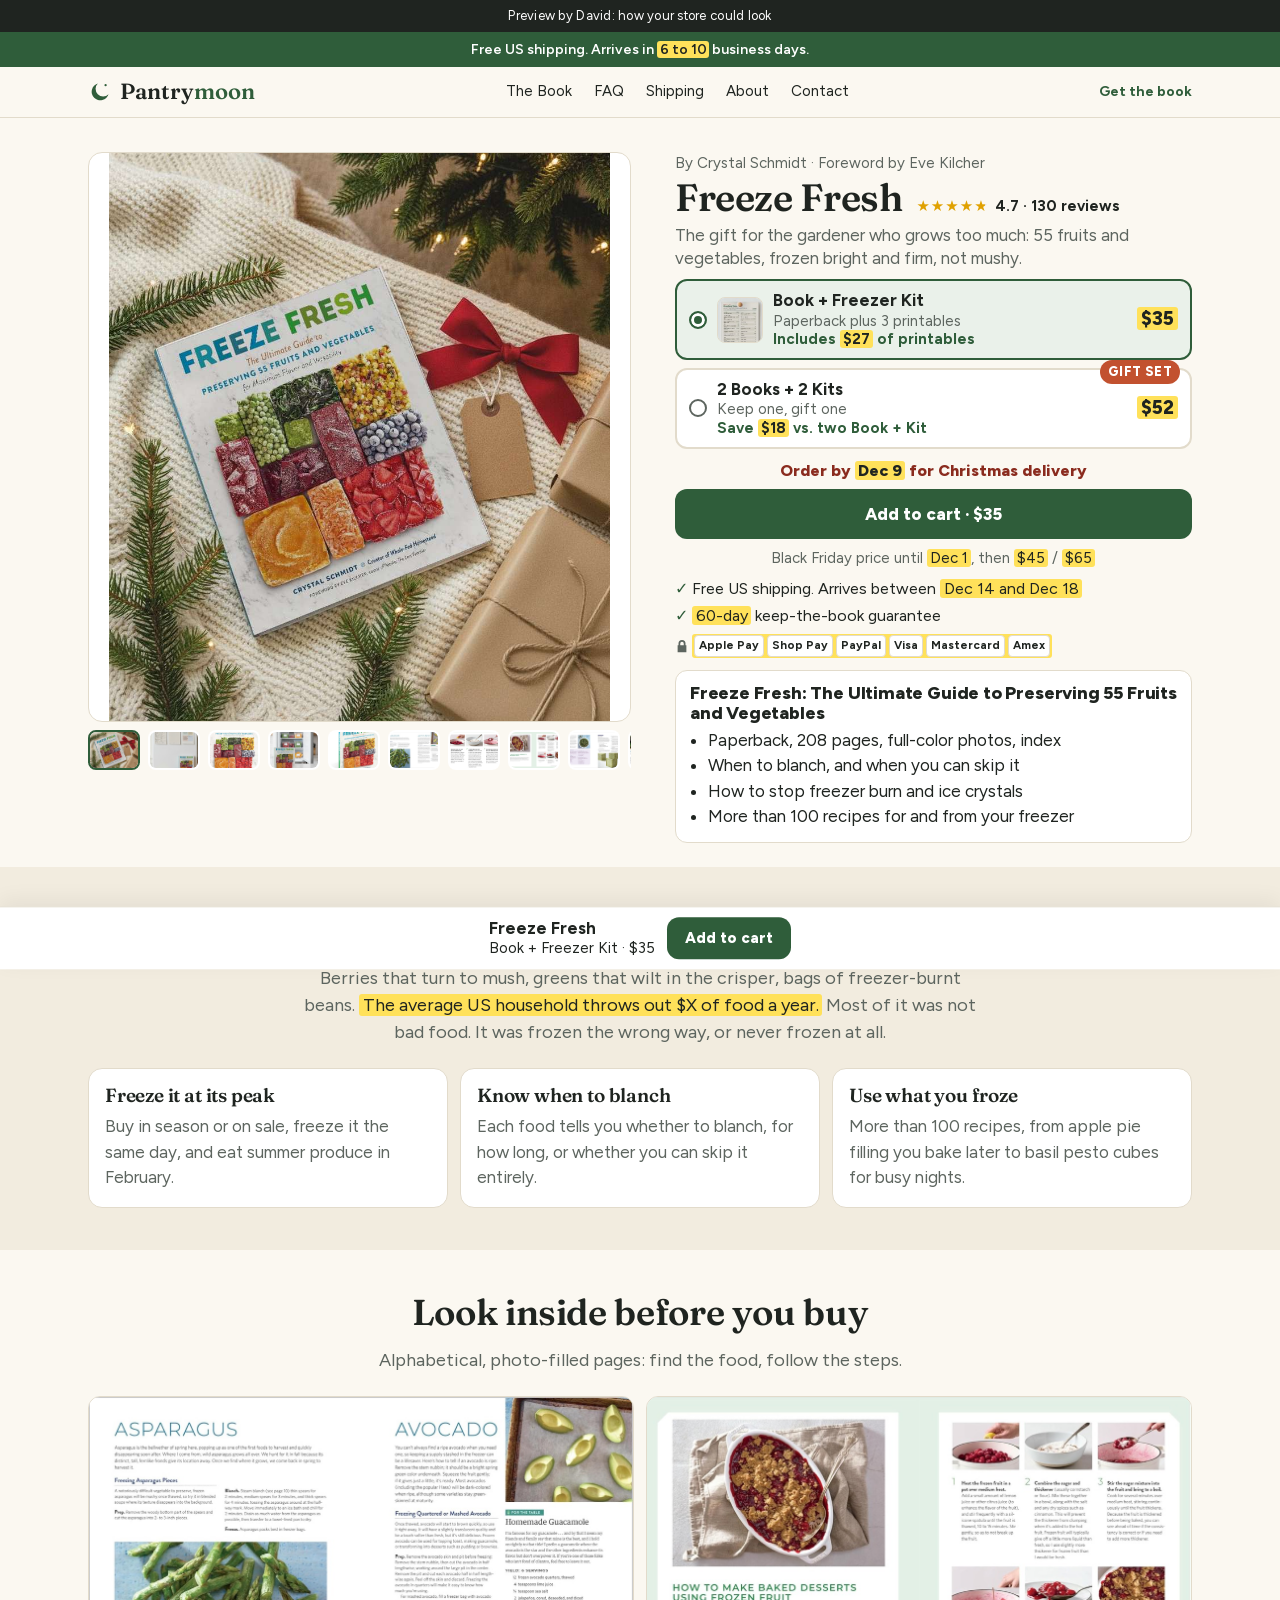
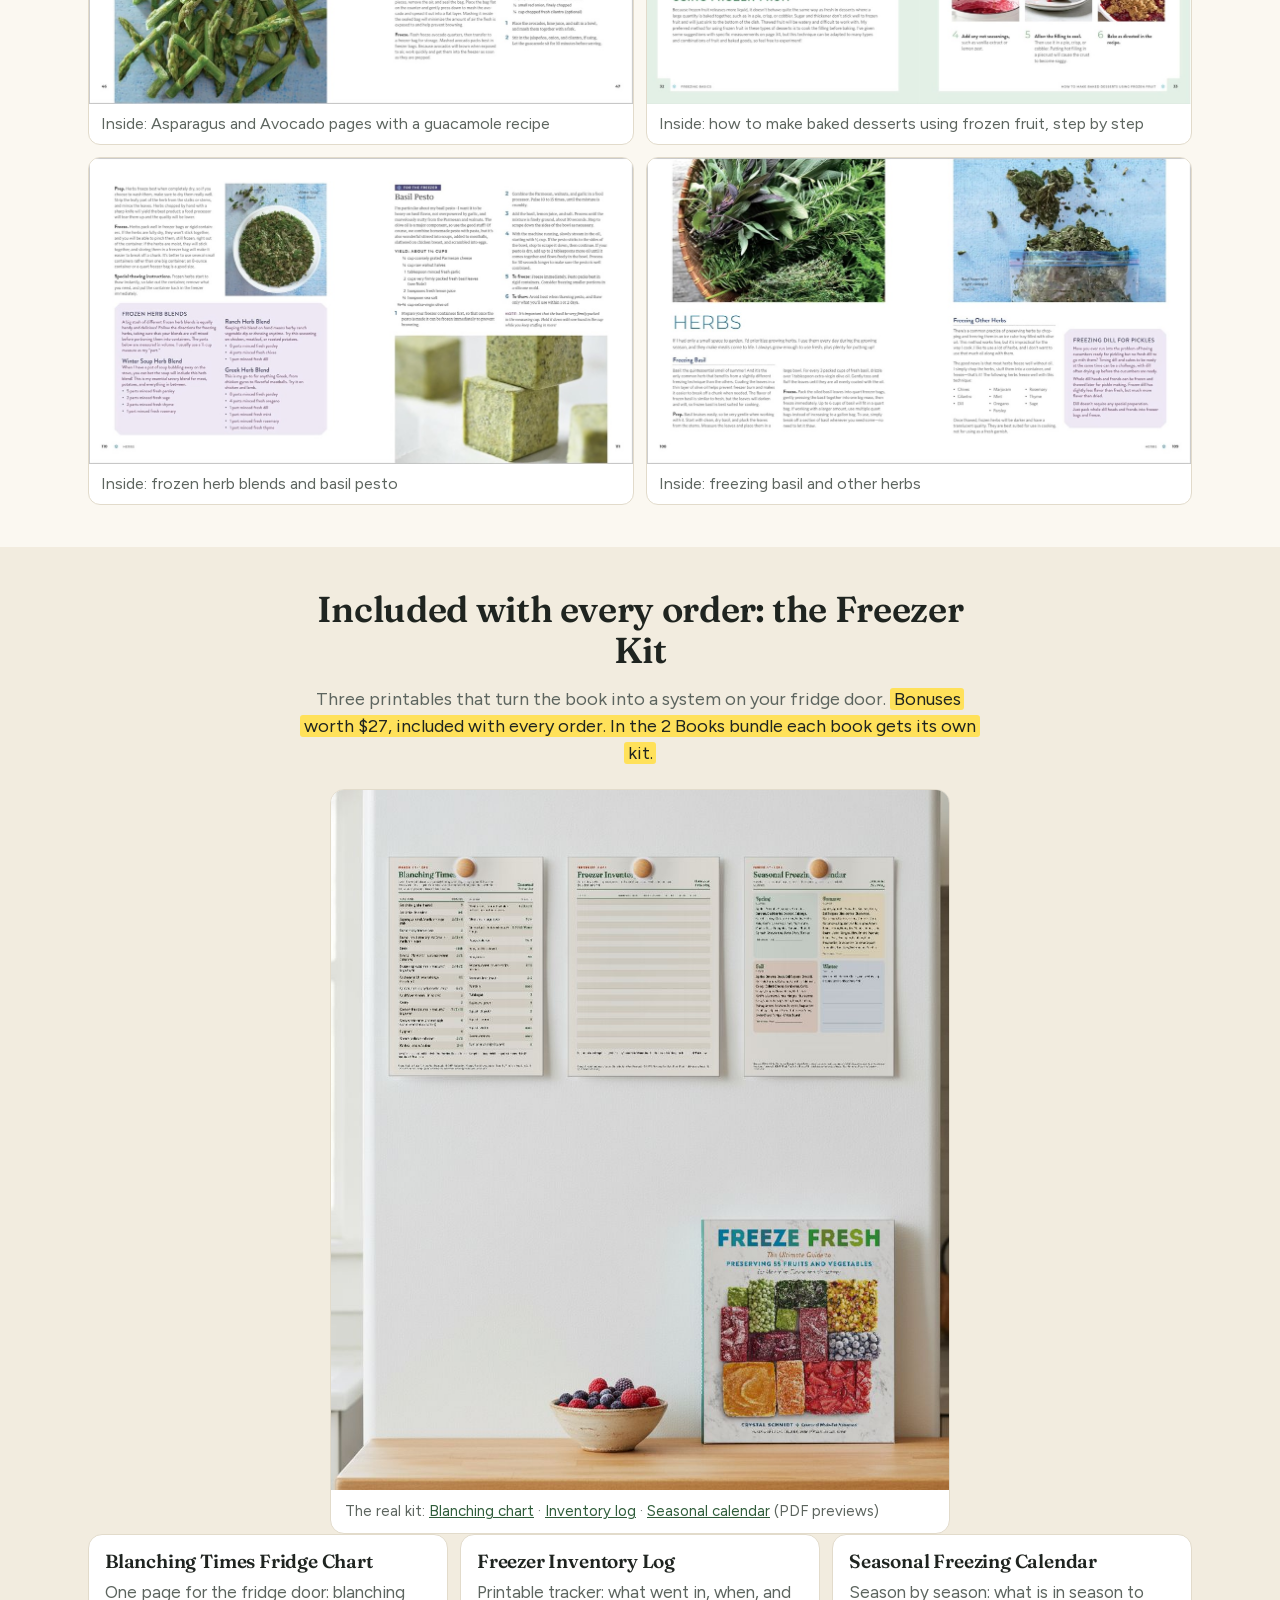
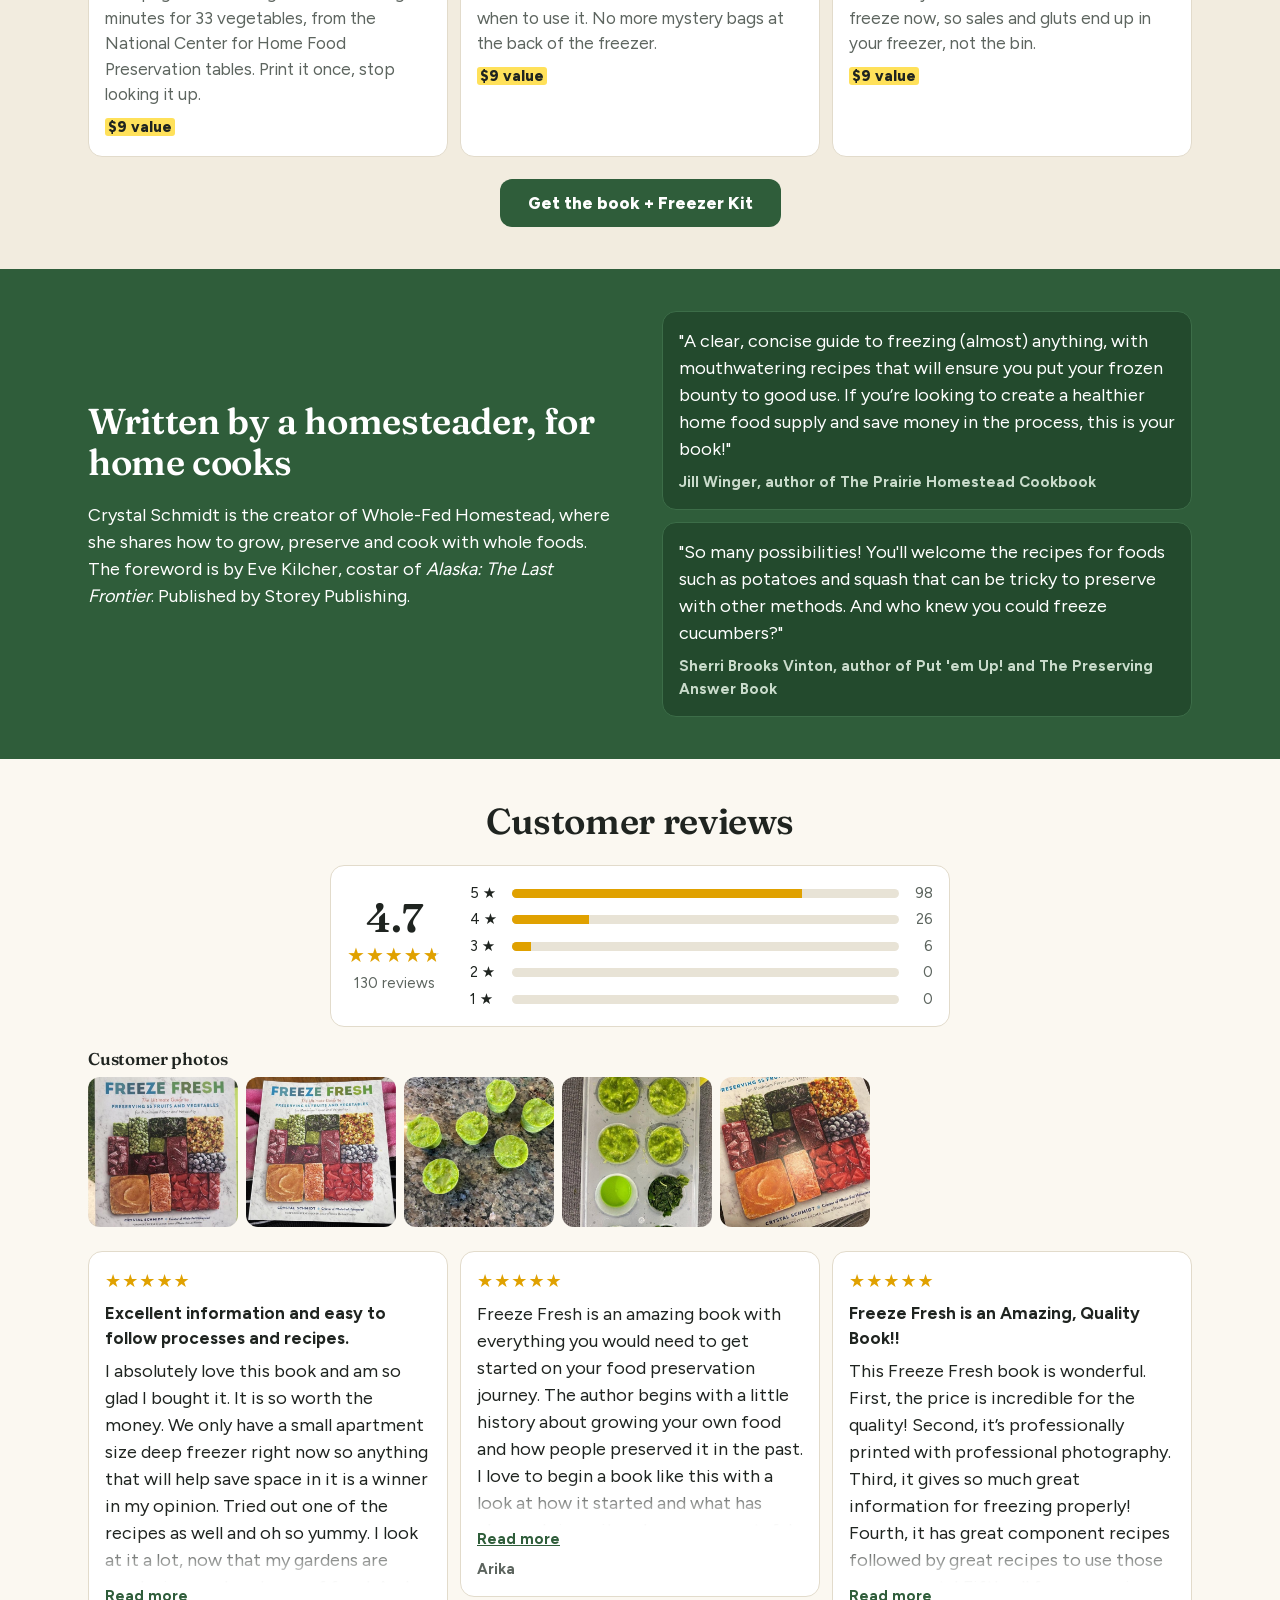
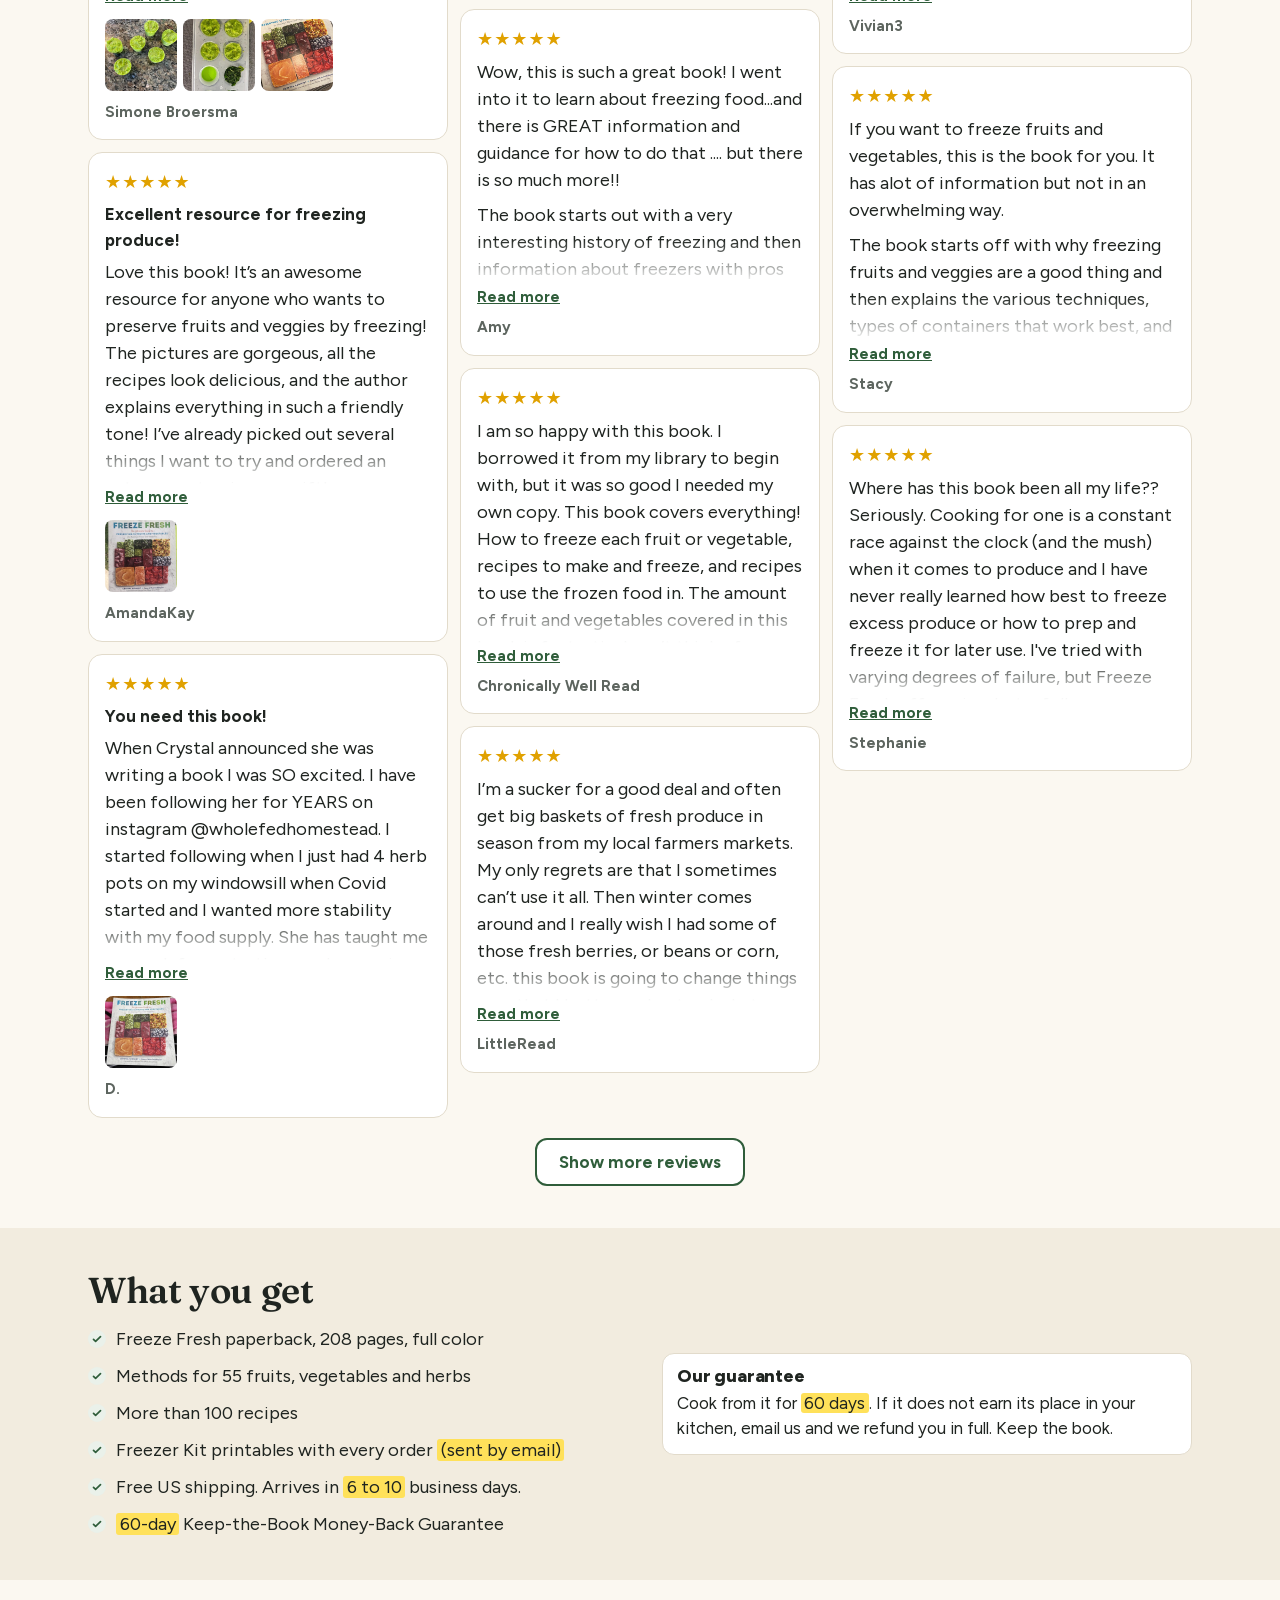
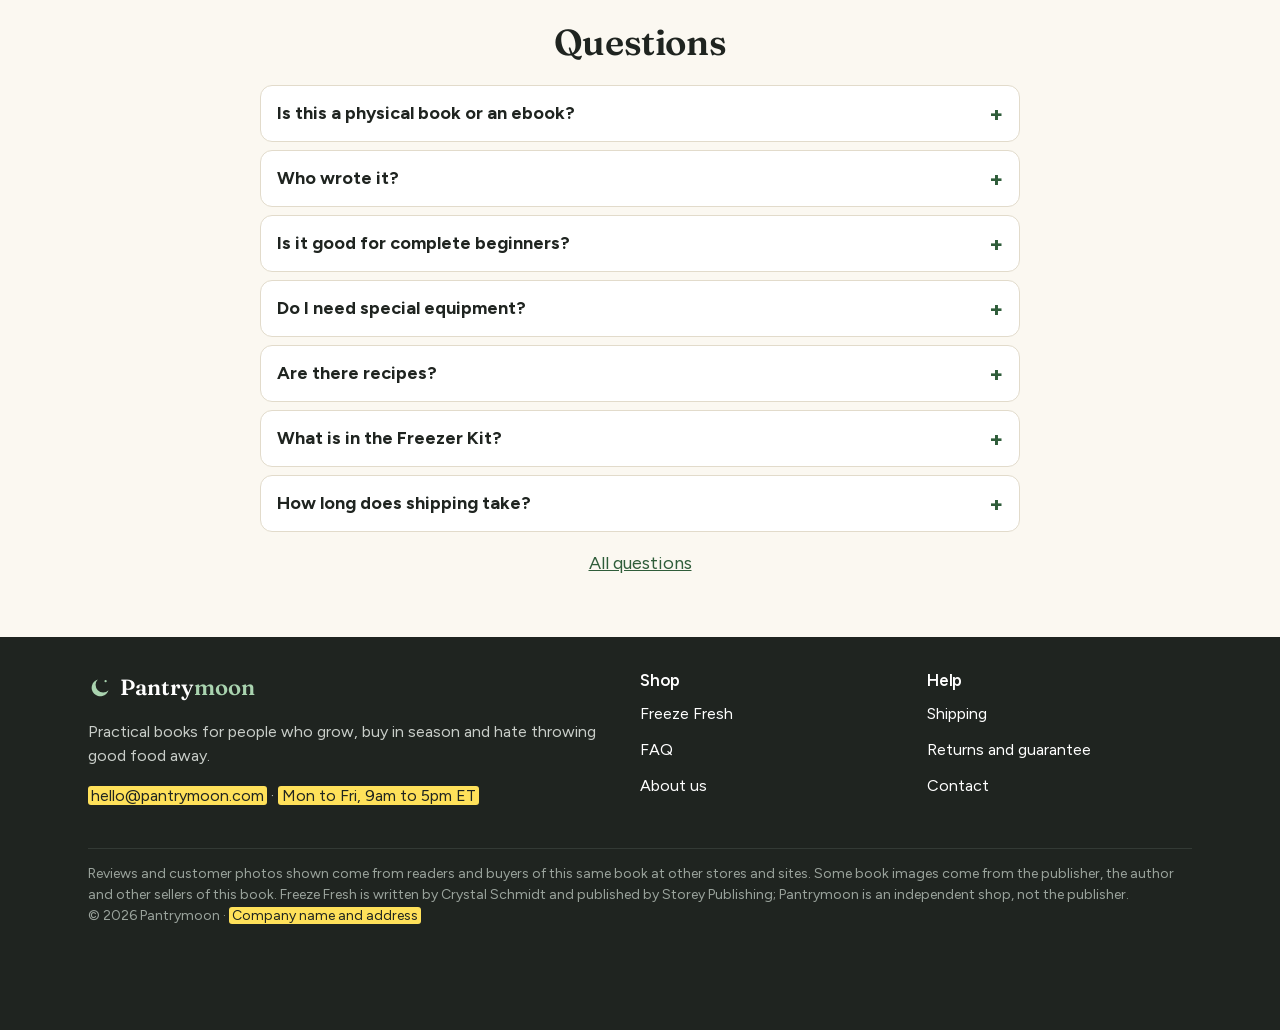
==== index.html @ 4dc74648 "Store preview pantrymoon.com Co-Authored-By: Claude Opus 5.5 <noreply@anthropic.com>" ====
<!doctype html>
<html lang="en">
<head>
<meta charset="utf-8">
<meta name="viewport" content="width=device-width,initial-scale=1,viewport-fit=cover">
<meta name="robots" content="noindex,nofollow">
<title>Freeze Fresh: freeze 55 fruits and vegetables the right way | Pantrymoon</title>
<meta name="description" content="Freeze Fresh by Crystal Schmidt: how to freeze 55 fruits and vegetables so they stay bright and firm, plus more than 100 recipes. Free US shipping.">
<link rel="preload" href="./fonts/Figtree.woff2" as="font" type="font/woff2" crossorigin>
<link rel="icon" type="image/jpeg" href="./img/icon.jpg">
<link rel="stylesheet" href="./assets/shop.css">
</head>
<body>
<div class="vorschau">Preview by David: how your store could look</div>
<div class="leiste">Free US shipping. Arrives in <mark class="g">6 to 10</mark> business days.</div>
<header class="kopf"><div class="wrap">
<a class="logo" href="./index.html"><svg viewBox="0 0 24 24" aria-hidden="true"><path d="M20.5 14.2A8.6 8.6 0 1 1 9.8 3.5a6.9 6.9 0 0 0 10.7 10.7z" fill="#2F5D3A"/><circle cx="17.6" cy="5.2" r="1.15" fill="#2F5D3A"/></svg><span>Pantry<b>moon</b></span></a>
<nav class="nav"><a href="./index.html#book">The Book</a><a href="./pages/faq.html">FAQ</a><a href="./pages/shipping.html">Shipping</a><a href="./pages/about.html">About</a><a href="./pages/contact.html">Contact</a></nav>
<a class="korb" href="./index.html#book">Get the book</a>
</div></header>
<main>
<section class="produkt" id="book"><div class="wrap">
<div class="galerie">
<div class="galerie__haupt"><img class="fuellt" src="img/geschenk.jpg" alt="Freeze Fresh as a Christmas gift under the tree" width="882" height="1000" fetchpriority="high"></div>
<div class="daumen"><button type="button" data-src="img/geschenk.jpg" data-alt="Freeze Fresh as a Christmas gift under the tree" data-fit="cover" aria-current="true" aria-label="Show image 1"><img src="img/geschenk.jpg" alt="" loading="lazy" width="58" height="46"></button><button type="button" data-src="img/kit.jpg" data-alt="The Freezer Kit: three printables on the fridge, with the book" data-fit="cover" aria-current="false" aria-label="Show image 2"><img src="img/kit.jpg" alt="" loading="lazy" width="58" height="46"></button><button type="button" data-src="img/p2.jpg" data-alt="Freeze Fresh front cover" aria-current="false" aria-label="Show image 3"><img src="img/p2.jpg" alt="" loading="lazy" width="58" height="46"></button><button type="button" data-src="img/gefrier.jpg" data-alt="Freeze Fresh next to a well-stocked freezer" data-fit="cover" aria-current="false" aria-label="Show image 4"><img src="img/gefrier.jpg" alt="" loading="lazy" width="58" height="46"></button><button type="button" data-src="img/buch3d.jpg" data-alt="Freeze Fresh paperback, 208 pages" aria-current="false" aria-label="Show image 5"><img src="img/buch3d.jpg" alt="" loading="lazy" width="58" height="46"></button><button type="button" data-src="img/p5.jpg" data-alt="Inside: Asparagus and Avocado pages with a guacamole recipe" aria-current="false" aria-label="Show image 6"><img src="img/p5.jpg" alt="" loading="lazy" width="58" height="46"></button><button type="button" data-src="img/nah.jpg" data-alt="Close-up: step-by-step photos for baking with frozen fruit" aria-current="false" aria-label="Show image 7"><img src="img/nah.jpg" alt="" loading="lazy" width="58" height="46"></button><button type="button" data-src="img/p4.jpg" data-alt="Inside: how to make baked desserts using frozen fruit, step by step" aria-current="false" aria-label="Show image 8"><img src="img/p4.jpg" alt="" loading="lazy" width="58" height="46"></button><button type="button" data-src="img/p6.jpg" data-alt="Inside: frozen herb blends and basil pesto" aria-current="false" aria-label="Show image 9"><img src="img/p6.jpg" alt="" loading="lazy" width="58" height="46"></button><button type="button" data-src="img/p7.jpg" data-alt="Inside: freezing basil and other herbs" aria-current="false" aria-label="Show image 10"><img src="img/p7.jpg" alt="" loading="lazy" width="58" height="46"></button><button type="button" data-src="img/holz.jpg" data-alt="The paperback on a farmhouse table" aria-current="false" aria-label="Show image 11"><img src="img/holz.jpg" alt="" loading="lazy" width="58" height="46"></button></div>
</div>
<div class="kauf">
<p class="autorin">By Crystal Schmidt &middot; Foreword by Eve Kilcher</p>
<div class="titelzeile"><h1 class="titel">Freeze Fresh</h1>
<a class="sterne" href="#reviews"><span class="sterne__reihe" style="--voll:94%" aria-hidden="true">&#9733;&#9733;&#9733;&#9733;&#9733;</span> 4.7 &middot; 130 reviews</a></div>
<p class="nutzen">The gift for the gardener who grows too much: 55 fruits and vegetables, frozen bright and firm, not mushy.</p>
<fieldset class="stufen"><legend class="nur-sr">Choose your bundle</legend>
<label class="stufe an">
<input type="radio" name="stufe" value="kit" checked><span class="punkt"></span><img class="stufe__bild" src="img/kit_klein.jpg" alt="" width="52" height="52">
<span class="stufe__text"><strong>Book + Freezer Kit</strong><small>Paperback plus 3 printables</small><em class="vorteil">Includes <mark class="g">$27</mark> of printables</em></span>
<span class="stufe__preis"><mark class="g">$35</mark></span></label>
<label class="stufe"><span class="etikett">GIFT SET</span>
<input type="radio" name="stufe" value="zwei"><span class="punkt"></span>
<span class="stufe__text"><strong>2 Books + 2 Kits</strong><small>Keep one, gift one</small><em class="vorteil">Save <mark class="g">$18</mark> vs. two Book + Kit</em></span>
<span class="stufe__preis"><mark class="g">$52</mark></span></label>
</fieldset>
<p class="weihnacht">Order by <mark class="g">Dec 9</mark> for Christmas delivery</p>
<a class="knopf" href="#book" data-kauf>Add to cart &middot; <span data-preis>$35</span></a>
<p class="hinweis">This is a preview. Checkout is not connected yet.</p>
<p class="spaeter">Black Friday price until <mark class="g">Dec 1</mark>, then <mark class="g">$45</mark> / <mark class="g">$65</mark></p>
<div class="unterknopf"><span>Free US shipping. Arrives between <mark class="g"><span data-liefer="6-10">6 to 10 business days</span></mark></span><span><mark class="g">60-day</mark> keep-the-book guarantee</span></div>
<div class="zahlung"><span class="zahlung__sicher" aria-label="Secure checkout" title="Secure checkout"><svg viewBox="0 0 16 16" width="14" height="14" aria-hidden="true"><path fill="currentColor" d="M4 7V5a4 4 0 0 1 8 0v2h1v8H3V7h1zm2 0h4V5a2 2 0 0 0-4 0v2z"/></svg></span><mark class="g"><span class="pille">Apple Pay</span><span class="pille">Shop Pay</span><span class="pille">PayPal</span><span class="pille">Visa</span><span class="pille">Mastercard</span><span class="pille">Amex</span></mark></div>
<div class="box"><h3>Freeze Fresh: The Ultimate Guide to Preserving 55 Fruits and Vegetables</h3><ul><li>Paperback, 208 pages, full-color photos, index</li><li>When to blanch, and when you can skip it</li><li>How to stop freezer burn and ice crystals</li><li>More than 100 recipes for and from your freezer</li></ul></div>
</div>
</div></section>

<section class="abschnitt sand"><div class="wrap">
<div class="zentriert"><h2>Stop paying for food you throw away</h2><p>Berries that turn to mush, greens that wilt in the crisper, bags of freezer-burnt beans. <mark class="g">The average US household throws out $X of food a year.</mark> Most of it was not bad food. It was frozen the wrong way, or never frozen at all.</p></div>
<div class="karten">
<div class="karte"><h3>Freeze it at its peak</h3><p>Buy in season or on sale, freeze it the same day, and eat summer produce in February.</p></div>
<div class="karte"><h3>Know when to blanch</h3><p>Each food tells you whether to blanch, for how long, or whether you can skip it entirely.</p></div>
<div class="karte"><h3>Use what you froze</h3><p>More than 100 recipes, from apple pie filling you bake later to basil pesto cubes for busy nights.</p></div>
</div>
</div></section>

<section class="abschnitt"><div class="wrap">
<div class="zentriert"><h2>Look inside before you buy</h2><p>Alphabetical, photo-filled pages: find the food, follow the steps.</p></div>
<div class="seiten"><figure><img src="img/p5.jpg" alt="Inside: Asparagus and Avocado pages with a guacamole recipe" loading="lazy" width="1100" height="619"><figcaption>Inside: Asparagus and Avocado pages with a guacamole recipe</figcaption></figure><figure><img src="img/p4.jpg" alt="Inside: how to make baked desserts using frozen fruit, step by step" loading="lazy" width="1100" height="619"><figcaption>Inside: how to make baked desserts using frozen fruit, step by step</figcaption></figure><figure><img src="img/p6.jpg" alt="Inside: frozen herb blends and basil pesto" loading="lazy" width="1100" height="619"><figcaption>Inside: frozen herb blends and basil pesto</figcaption></figure><figure><img src="img/p7.jpg" alt="Inside: freezing basil and other herbs" loading="lazy" width="1100" height="619"><figcaption>Inside: freezing basil and other herbs</figcaption></figure></div>
</div></section>

<section class="abschnitt sand" id="kit"><div class="wrap">
<div class="zentriert"><h2>Included with every order: the Freezer Kit</h2><p>Three printables that turn the book into a system on your fridge door. <mark class="g">Bonuses worth $27, included with every order. In the 2 Books bundle each book gets its own kit.</mark></p></div>
<figure class="kitbild"><img src="img/kit.jpg" alt="The three Freezer Kit printables on a fridge door, next to the book" loading="lazy" width="882" height="1000"><figcaption>The real kit: <a href="kit/blanching-times-fridge-chart.pdf">Blanching chart</a> &middot; <a href="kit/freezer-inventory-log.pdf">Inventory log</a> &middot; <a href="kit/seasonal-freezing-calendar.pdf">Seasonal calendar</a> (PDF previews)</figcaption></figure>
<div class="karten"><div class="karte"><h3>Blanching Times Fridge Chart</h3><p>One page for the fridge door: blanching minutes for 33 vegetables, from the National Center for Home Food Preservation tables. Print it once, stop looking it up.</p><span class="wert"><mark class="g">$9 value</mark></span></div><div class="karte"><h3>Freezer Inventory Log</h3><p>Printable tracker: what went in, when, and when to use it. No more mystery bags at the back of the freezer.</p><span class="wert"><mark class="g">$9 value</mark></span></div><div class="karte"><h3>Seasonal Freezing Calendar</h3><p>Season by season: what is in season to freeze now, so sales and gluts end up in your freezer, not the bin.</p><span class="wert"><mark class="g">$9 value</mark></span></div></div>
<p style="text-align:center;margin:22px 0 0"><a class="knopf" style="display:inline-block;width:auto;padding:14px 28px" href="#book">Get the book + Freezer Kit</a></p>
</div></section>

<section class="abschnitt gruen"><div class="wrap zwei">
<div><h2>Written by a homesteader, for home cooks</h2><p>Crystal Schmidt is the creator of Whole-Fed Homestead, where she shares how to grow, preserve and cook with whole foods. The foreword is by Eve Kilcher, costar of <em>Alaska: The Last Frontier</em>. Published by Storey Publishing.</p></div>
<div style="display:grid;gap:12px">
<blockquote class="zitat"><p>"A clear, concise guide to freezing (almost) anything, with mouthwatering recipes that will ensure you put your frozen bounty to good use. If you’re looking to create a healthier home food supply and save money in the process, this is your book!"</p><cite>Jill Winger, author of The Prairie Homestead Cookbook</cite></blockquote>
<blockquote class="zitat"><p>"So many possibilities! You'll welcome the recipes for foods such as potatoes and squash that can be tricky to preserve with other methods. And who knew you could freeze cucumbers?"</p><cite>Sherri Brooks Vinton, author of Put 'em Up! and The Preserving Answer Book</cite></blockquote>
</div>
</div></section>

<section class="abschnitt" id="reviews"><div class="wrap">
<div class="zentriert"><h2>Customer reviews</h2></div>
<div class="vt"><div class="vt__schnitt"><strong>4.7</strong><span class="sterne__reihe" style="--voll:94%" aria-hidden="true">&#9733;&#9733;&#9733;&#9733;&#9733;</span><span>130 reviews</span></div><div class="vt__liste"><div class="vt__zeile"><span>5 &#9733;</span><span class="vt__balken"><i style="width:75%"></i></span><span>98</span></div><div class="vt__zeile"><span>4 &#9733;</span><span class="vt__balken"><i style="width:20%"></i></span><span>26</span></div><div class="vt__zeile"><span>3 &#9733;</span><span class="vt__balken"><i style="width:5%"></i></span><span>6</span></div><div class="vt__zeile"><span>2 &#9733;</span><span class="vt__balken"><i style="width:0%"></i></span><span>0</span></div><div class="vt__zeile"><span>1 &#9733;</span><span class="vt__balken"><i style="width:0%"></i></span><span>0</span></div></div></div>
<h3 class="kfotos__titel">Customer photos</h3>
<div class="kfotos" aria-label="Customer photos"><a href="img/kunden/t2.jpg" target="_blank" rel="noopener"><img src="img/kunden/t2.jpg" alt="Customer photo" loading="lazy" width="150" height="150"></a><a href="img/kunden/t1.jpg" target="_blank" rel="noopener"><img src="img/kunden/t1.jpg" alt="Customer photo" loading="lazy" width="150" height="150"></a><a href="img/kunden/a1.jpg" target="_blank" rel="noopener"><img src="img/kunden/a1.jpg" alt="Customer photo" loading="lazy" width="150" height="150"></a><a href="img/kunden/a2.jpg" target="_blank" rel="noopener"><img src="img/kunden/a2.jpg" alt="Customer photo" loading="lazy" width="150" height="150"></a><a href="img/kunden/a3.jpg" target="_blank" rel="noopener"><img src="img/kunden/a3.jpg" alt="Customer photo" loading="lazy" width="150" height="150"></a></div>
<div class="stimmen"><blockquote class="zitat"><span class="sterne__reihe" aria-label="5 out of 5 stars">&#9733;&#9733;&#9733;&#9733;&#9733;<span class="leer"></span></span><strong class="zitat__titel">Excellent information and easy to follow processes and recipes.</strong><div class="zitat__text"><p>I absolutely love this book and am so glad I bought it. It is so worth the money. We only have a small apartment size deep freezer right now so anything that will help save space in it is a winner in my opinion. Tried out one of the recipes as well and oh so yummy. I look at it a lot, now that my gardens are producing an abundance of food. And wild fruits are in season as well. So worth it. Cost didn’t matter. I had to have this book.</p></div><div class="zitat__fotos"><a href="img/kunden/a1.jpg" target="_blank" rel="noopener"><img src="img/kunden/a1.jpg" alt="Customer photo" loading="lazy" width="72" height="72"></a><a href="img/kunden/a2.jpg" target="_blank" rel="noopener"><img src="img/kunden/a2.jpg" alt="Customer photo" loading="lazy" width="72" height="72"></a><a href="img/kunden/a3.jpg" target="_blank" rel="noopener"><img src="img/kunden/a3.jpg" alt="Customer photo" loading="lazy" width="72" height="72"></a></div><cite>Simone Broersma</cite></blockquote><blockquote class="zitat"><span class="sterne__reihe" aria-label="5 out of 5 stars">&#9733;&#9733;&#9733;&#9733;&#9733;<span class="leer"></span></span><strong class="zitat__titel">Excellent resource for freezing produce!</strong><div class="zitat__text"><p>Love this book! It’s an awesome resource for anyone who wants to preserve fruits and veggies by freezing! The pictures are gorgeous, all the recipes look delicious, and the author explains everything in such a friendly tone! I’ve already picked out several things I want to try and ordered an extra copy to give as a gift!</p></div><div class="zitat__fotos"><a href="img/kunden/t2.jpg" target="_blank" rel="noopener"><img src="img/kunden/t2.jpg" alt="Customer photo" loading="lazy" width="72" height="72"></a></div><cite>AmandaKay</cite></blockquote><blockquote class="zitat"><span class="sterne__reihe" aria-label="5 out of 5 stars">&#9733;&#9733;&#9733;&#9733;&#9733;<span class="leer"></span></span><strong class="zitat__titel">You need this book!</strong><div class="zitat__text"><p>When Crystal announced she was writing a book I was SO excited. I have been following her for YEARS on instagram @wholefedhomestead. I started following when I just had 4 herb pots on my windowsill when Covid started and I wanted more stability with my food supply. She has taught me so much from starting seeds, growing my produce, fighting plant pest and disease, to preserving even before this book. I knew that this book would be a wealth of information, coming from her! This book literally covers something that no other preservation book covers. Freezing your produce, the best way to freeze it, and the best way to cook using those foods once they have been frozen, as all goods do change once frozen in some way or another. When I got the book in the mail I took a moment to flip through it and OMG. The pictures. I mean if I had not followed along her book journey on instagram to know this was all her food frozen, I would have thought it was photoshopped. Nothing I have frozen has even come out looking this beautiful. I started reading it and sure enough, it is just full of invaluable information. I skipped a little bit to make the blueberry maple pancake sauce and OMG. It did not disappoint. We have workers at the house I fed pancakes with the blueberry maple sauce this morning and they all loved it too. This book would be great for a beginner preserver who is too intimidated to pressure can! I even bought an extra to send to my friend! I can not wait to continue to read, gain more knowledge from, and eat more delicious recipes from this book. If your on the edge about buying this book, press that “buy now” button. I promise you won’t regret it!</p></div><div class="zitat__fotos"><a href="img/kunden/t1.jpg" target="_blank" rel="noopener"><img src="img/kunden/t1.jpg" alt="Customer photo" loading="lazy" width="72" height="72"></a></div><cite>D.</cite></blockquote><blockquote class="zitat"><span class="sterne__reihe" aria-label="5 out of 5 stars">&#9733;&#9733;&#9733;&#9733;&#9733;<span class="leer"></span></span><div class="zitat__text"><p>Freeze Fresh is an amazing book with everything you would need to get started on your food preservation journey. The author begins with a little history about growing your own food and how people preserved it in the past. I love to begin a book like this with a look at how it started and what has changed since, it makes me so grateful for modern practices! In the first half of the book we find different techniques showing how to freeze food for the best quality when defrosted. So much detailed information is shared on how to prevent freezer burn, what containers to use, helpful tools that will make the process easier for you. I learned SO much in these sections and the information was presented in a way that was not overwhelming and it was very easy to understand. I can’t wait to put what I have learned to use. </p><p>Once we get through all the tools/techniques, there is the section on “Freezing Produce From A-Z” which literally walks you through how to freeze every kind of produce you can imagine in multiple ways. This is a complete game changer for me! I have never even thought about trying some of the options our author gives us in this book. We then get to the last section of the book which is recipes that can be frozen, and they all look delicious!</p><p>What I appreciated most about this book is that the information is given in a way that is not overwhelming, it&#x27;s exciting and organized, and makes me really believe I will be able to do all the things listed in this book. I am so excited to try out some of these new techniques I have read about. There are pictures all throughout the book that make it colorful and lively, and break up reading so much text. The pictures also provide an example of what the author is teaching in that section. </p><p>What a wonderful resource to anyone who is lucky enough to pick up this book, I will be buying some for friends and family as I know anyone who receives it will enjoy it!</p></div><cite>Arika</cite></blockquote><blockquote class="zitat"><span class="sterne__reihe" aria-label="5 out of 5 stars">&#9733;&#9733;&#9733;&#9733;&#9733;<span class="leer"></span></span><div class="zitat__text"><p>Wow, this is such a great book! I went into it to learn about freezing food...and there is GREAT information and guidance for how to do that .... but there is so much more!!</p><p>The book starts out with a very interesting history of freezing and then information about freezers with pros and cons. A lot of well researched information is explained that many people may not know. After that, the food section begins where the reader learns about choosing the ripest foods, how to prep the food for freezing, and then some fantastic recipes to use up the frozen foods. </p><p>It&#x27;s obvious that the author has a lot of personal knowledge and experience in the kitchen, as well as the garden. There is some guidance on making many recipes gluten-free, along with substitutions for other variations on the original recipe. Very well thought out and accurate with recipes that are easy to follow and include needed guidance for those not overly experienced with cooking/baking.</p><p>I thoroughly enjoyed Fresh Freeze and recommend it for people looking for freezer information, but also great recipes.</p></div><cite>Amy</cite></blockquote><blockquote class="zitat"><span class="sterne__reihe" aria-label="5 out of 5 stars">&#9733;&#9733;&#9733;&#9733;&#9733;<span class="leer"></span></span><div class="zitat__text"><p>I am so happy with this book. I borrowed it from my library to begin with, but it was so good I needed my own copy. This book covers everything! How to freeze each fruit or vegetable, recipes to make and freeze, and recipes to use the frozen food in. The amount of fruit and vegetables covered in this book is fantastic, I can’t think of any other vegetable I would have questions for. The recipes are both sweet and savory, and don’t seem to have any specialty ingredients that could be hard to find. The pictures are beautiful and detailed, and the pros and cons of stand up vs chest freezers was a great surprise. </p><p>So far I’ve made a raspberry puree to use for raspberry cheesecake brownies, frozen strawberry slices, and made chocolate covered cherries. I look forward to making some of the vegetable recipes once my garden starts producing more. </p><p>Give this book a look if you garden, like buying in bulk, or want some ideas for what to do with frozen grocery store vegetables. I can guarantee you will be inspired!</p></div><cite>Chronically Well Read</cite></blockquote><blockquote class="zitat"><span class="sterne__reihe" aria-label="5 out of 5 stars">&#9733;&#9733;&#9733;&#9733;&#9733;<span class="leer"></span></span><div class="zitat__text"><p>I’m a sucker for a good deal and often get big baskets of fresh produce in season from my local farmers markets. My only regrets are that I sometimes can’t use it all. Then winter comes around and I really wish I had some of those fresh berries, or beans or corn, etc. this book is going to change things now that I better understand what freezes well, what may be better cooked vs just frozen for later, and just how to perfectly prep it for a winter treat. </p><p>The author provides great detail in her instructions along with plenty of pictures. In some of them, I felt like I was seeing my Grammy’s containers from her freezer…what great memories they invoked. I’m going to be ready for Summer’s bounty this year and my family will reap the rewards right along with me. I highly recommend this book for anyone interested in doing the same. It’s a great resource!</p></div><cite>LittleRead</cite></blockquote><blockquote class="zitat"><span class="sterne__reihe" aria-label="5 out of 5 stars">&#9733;&#9733;&#9733;&#9733;&#9733;<span class="leer"></span></span><strong class="zitat__titel">Freeze Fresh is an Amazing, Quality Book!!</strong><div class="zitat__text"><p>This Freeze Fresh book is wonderful. First, the price is incredible for the quality! Second, it’s professionally printed with professional photography. Third, it gives so much great information for freezing properly! Fourth, it has great component recipes followed by great recipes to use those components! Fifth, all freezer recipes are in alphabetical order by the name of the fruit or vegetable so it’s easy to find the freezer recipes for say, potatoes and look up meal recipes for the potatoes. Couldn’t be better organized for easy use.</p><p>There is so much great information, component recipes and dinner recipes to use those components! Best cookbook I’ve received in a long time. I’ve returned many for poor quality. This is a keeper all the way. I will be ordering more books by Crystal Schmidt for sure. Very happy!</p></div><cite>Vivian3</cite></blockquote><blockquote class="zitat"><span class="sterne__reihe" aria-label="5 out of 5 stars">&#9733;&#9733;&#9733;&#9733;&#9733;<span class="leer"></span></span><div class="zitat__text"><p>If you want to freeze fruits and vegetables, this is the book for you. It has alot of information but not in an overwhelming way. </p><p>The book starts off with why freezing fruits and veggies are a good thing and then explains the various techniques, types of containers that work best, and other supplies you may need. Then it lists the fruits/veggies from A to Z instructing you how to prep, freeze, and if there are any special thawing instructions. There are also some recipes to make with the frozen ingredients. My personal favorite was the Banana Cake with Brown Sugar Frosting. It was so good and didn&#x27;t last long. I also learned you can freeze lemon zest which means I don&#x27;t have to waste part of the lemon when I just need the juice so there&#x27;s less waste.</p></div><cite>Stacy</cite></blockquote><blockquote class="zitat"><span class="sterne__reihe" aria-label="5 out of 5 stars">&#9733;&#9733;&#9733;&#9733;&#9733;<span class="leer"></span></span><div class="zitat__text"><p>Where has this book been all my life?? Seriously. Cooking for one is a constant race against the clock (and the mush) when it comes to produce and I have never really learned how best to freeze excess produce or how to prep and freeze it for later use. I&#x27;ve tried with varying degrees of failure, but Freeze Fresh offers simple-to-follow instructions on how to prep and freeze dozens of fruits and vegetables, as well as recipes for both fresh meals as well as items such as sauces and pickled vegetables to freeze. I feel like for some people the methods in this book will seem like common sense, but if that&#x27;s not you, you just might find a few useful gems in here! This is definitely a useful book for anyone who wants to reduce their produce waste.</p></div><cite>Stephanie</cite></blockquote></div>
<p class="mehr"><button type="button" class="mehr__knopf" data-mehr data-rest="121">Show more reviews</button></p>
</div></section>

<section class="abschnitt sand"><div class="wrap zwei">
<div><h2>What you get</h2><ul class="liste">
<li>Freeze Fresh paperback, 208 pages, full color</li>
<li>Methods for 55 fruits, vegetables and herbs</li>
<li>More than 100 recipes</li>
<li>Freezer Kit printables with every order <mark class="g">(sent by email)</mark></li>
<li>Free US shipping. Arrives in <mark class="g">6 to 10</mark> business days.</li>
<li><mark class="g">60-day</mark> Keep-the-Book Money-Back Guarantee</li>
</ul></div>
<div class="box" style="margin:0"><h3>Our guarantee</h3><p style="margin:0">Cook from it for <mark class="g">60 days</mark>. If it does not earn its place in your kitchen, email us and we refund you in full. Keep the book.</p></div>
</div></section>

<section class="abschnitt" id="faq"><div class="wrap">
<div class="zentriert"><h2>Questions</h2></div>
<div class="faq"><details><summary>Is this a physical book or an ebook?</summary><div>A full-color paperback, 208 pages with an index, shipped to your door. The Freezer Kit bonuses are printable PDFs, <mark class="g">sent by email right after your order</mark>.</div></details><details><summary>Who wrote it?</summary><div>Crystal Schmidt, creator of Whole-Fed Homestead. The foreword is by Eve Kilcher, costar of <em>Alaska: The Last Frontier</em>. It is published by Storey Publishing.</div></details><details><summary>Is it good for complete beginners?</summary><div>Yes. Every fruit and vegetable has its own short method: how to prep it, whether to blanch it, and how to pack it. Foods are in alphabetical order, so you look things up like a dictionary.</div></details><details><summary>Do I need special equipment?</summary><div>No canner and no pressure cooker. A freezer, freezer bags or containers and basic kitchen tools are enough.</div></details><details><summary>Are there recipes?</summary><div>More than 100: things made to be frozen, like salsas, soups, sauces and jams, plus recipes that use up what is already in your freezer.</div></details><details><summary>What is in the Freezer Kit?</summary><div>Three printables: the Blanching Times Fridge Chart, the Freezer Inventory Log and the Seasonal Freezing Calendar. Every order includes them. <mark class="g">In the 2 Books bundle each book comes with its own kit, so the gift copy has one too.</mark></div></details><details><summary>How long does shipping take?</summary><div>Free US shipping. Arrives in <mark class="g">6 to 10</mark> business days. You get a tracking link by email as soon as your order ships.</div></details></div>
<p style="text-align:center"><a href="pages/faq.html">All questions</a></p>
</div></section>
</main>
<footer class="fuss"><div class="wrap">
<div class="fuss__spalten">
<div><a class="logo" href="./index.html" style="color:#fff"><svg viewBox="0 0 24 24" aria-hidden="true"><path d="M20.5 14.2A8.6 8.6 0 1 1 9.8 3.5a6.9 6.9 0 0 0 10.7 10.7z" fill="#A9D3AF"/><circle cx="17.6" cy="5.2" r="1.15" fill="#A9D3AF"/></svg><span>Pantry<b style="color:#A9D3AF">moon</b></span></a>
<p>Practical books for people who grow, buy in season and hate throwing good food away.</p>
<p><mark class="g">hello@pantrymoon.com</mark> &middot; <mark class="g">Mon to Fri, 9am to 5pm ET</mark></p></div>
<div><h3>Shop</h3><ul><li><a href="./index.html#book">Freeze Fresh</a></li><li><a href="./pages/faq.html">FAQ</a></li><li><a href="./pages/about.html">About us</a></li></ul></div>
<div><h3>Help</h3><ul><li><a href="./pages/shipping.html">Shipping</a></li><li><a href="./pages/returns.html">Returns and guarantee</a></li><li><a href="./pages/contact.html">Contact</a></li></ul></div>
</div>
<p class="klein">Reviews and customer photos shown come from readers and buyers of this same book at other stores and sites. Some book images come from the publisher, the author and other sellers of this book. Freeze Fresh is written by Crystal Schmidt and published by Storey Publishing; Pantrymoon is an independent shop, not the publisher.<br>&copy; 2026 Pantrymoon &middot; <mark class="g">Company name and address</mark></p>
</div></footer>
<div class="klebe" aria-hidden="false"><div class="klebe__text"><strong>Freeze Fresh</strong><span data-name>Book + Freezer Kit</span> &middot; <span data-preis>$35</span></div><a class="knopf" href="#book" data-kauf>Add to cart</a></div>
<script src="./assets/shop.js" defer></script>
</body>
</html>
---- assets/shop.css ----
@font-face{font-family:'Figtree';font-weight:300 900;font-style:normal;font-display:swap;src:url('../fonts/Figtree.woff2') format('woff2')}
@font-face{font-family:'Fraunces';font-weight:600;font-style:normal;font-display:swap;src:url('../fonts/Fraunces-600.woff2') format('woff2')}
:root{--gruen:#2F5D3A;--gruen-d:#234A2D;--gruen-h:#EAF1EA;--creme:#FBF8F1;--sand:#F2ECDF;--text:#1F2420;--grau:#5D655F;--linie:#E2DBCB;--tomate:#C2512F;--gelb:#FFE15A}
*{box-sizing:border-box}
html{-webkit-text-size-adjust:100%}
body{margin:0;font-family:'Figtree',system-ui,-apple-system,sans-serif;font-size:16px;line-height:1.5;color:var(--text);background:var(--creme);overflow-x:hidden}
img{max-width:100%;height:auto;display:block}
a{color:var(--gruen)}
h1,h2,h3{font-family:'Fraunces',Georgia,serif;font-weight:600;letter-spacing:-.01em;line-height:1.15;margin:0 0 .4em}
h2{font-size:27px}
@media(min-width:900px){h2{font-size:36px}}
mark.g{background:var(--gelb);color:#1F2420;padding:0 .2em;border-radius:3px;box-decoration-break:clone;-webkit-box-decoration-break:clone}
.wrap{max-width:1140px;margin:0 auto;padding:0 18px}
.vorschau{background:#1F2420;color:#fff;font-size:12.5px;text-align:center;padding:6px 10px;letter-spacing:.02em}
.leiste{background:var(--gruen);color:#fff;font-size:12.5px;text-align:center;padding:7px 10px;font-weight:600}
.kopf{background:var(--creme);border-bottom:1px solid var(--linie)}
.kopf .wrap{display:flex;align-items:center;justify-content:space-between;height:50px;gap:12px}
.logo{display:flex;align-items:center;gap:8px;text-decoration:none;color:var(--text);font-family:'Fraunces',Georgia,serif;font-size:19px;font-weight:600;white-space:nowrap}
.logo b{color:var(--gruen);font-weight:600}
.logo svg{width:24px;height:24px;flex:none}
.nav{display:none;gap:22px;font-size:15px}
.nav a{color:var(--text);text-decoration:none}
.nav a:hover{color:var(--gruen)}
.kopf .korb{font-size:14px;font-weight:700;color:var(--gruen);text-decoration:none;white-space:nowrap}
@media(min-width:900px){.nav{display:flex}.logo{font-size:22px}}
/* Produkt */
.produkt{padding:10px 0 8px}
.produkt .wrap{display:grid;gap:14px}
@media(min-width:900px){.produkt{padding:34px 0 24px}.produkt .wrap{grid-template-columns:1.05fr 1fr;gap:44px;align-items:start}}
.galerie__haupt{background:#fff;border:1px solid var(--linie);border-radius:14px;overflow:hidden;display:flex;justify-content:center;align-items:center;height:215px}
.galerie__haupt img{max-height:215px;width:auto;object-fit:contain}
@media(min-width:900px){.galerie__haupt{height:auto;aspect-ratio:1/1.05}.galerie__haupt img{max-height:none;width:100%;height:100%}}
.daumen{display:flex;gap:8px;margin-top:8px;overflow-x:auto;scrollbar-width:none}
.daumen::-webkit-scrollbar{display:none}
.daumen button{flex:none;width:52px;height:40px;padding:0;border:2px solid transparent;border-radius:8px;overflow:hidden;background:#fff;cursor:pointer}
.daumen button[aria-current=true]{border-color:var(--gruen)}
.daumen img{width:100%;height:100%;object-fit:cover}
.autorin{font-size:13px;color:var(--grau);margin:0 0 2px}
.titel{font-size:24px;margin:0 0 4px}
@media(min-width:900px){.titel{font-size:38px}.autorin{font-size:15px}}
.nutzen{margin:0 0 8px;color:var(--grau);font-size:14.5px;line-height:1.4}
.stufen{display:grid;gap:8px;margin:6px 0 10px;border:0;padding:0}
.stufe{position:relative;display:flex;align-items:center;gap:10px;border:2px solid var(--linie);background:#fff;border-radius:12px;padding:9px 12px;cursor:pointer;min-height:52px}
.stufe input{position:absolute;opacity:0;pointer-events:none}
.stufe .punkt{flex:none;width:18px;height:18px;border-radius:50%;border:2px solid var(--grau)}
.stufe.an{border-color:var(--gruen);background:var(--gruen-h)}
.stufe.an .punkt{border-color:var(--gruen);box-shadow:inset 0 0 0 3px #fff;background:var(--gruen)}
.stufe__text{flex:1;min-width:0;font-size:14.5px;line-height:1.25}
.stufe__text strong{display:block;font-size:15.5px}
.stufe__text small{color:var(--grau);font-size:12.5px}
.stufe__preis{text-align:right;font-weight:800;font-size:16px;white-space:nowrap}
.stufe__preis small{display:block;font-weight:600;font-size:12px;color:var(--gruen)}
.etikett{position:absolute;top:-10px;right:10px;background:var(--tomate);color:#fff;font-size:11px;font-weight:800;padding:2px 8px;border-radius:20px;letter-spacing:.03em}
.knopf{display:block;width:100%;border:0;border-radius:12px;background:var(--gruen);color:#fff;font:800 17px 'Figtree',sans-serif;padding:15px 16px;cursor:pointer;text-align:center;text-decoration:none}
.knopf:hover{background:var(--gruen-d)}
.unterknopf{font-size:13.5px;margin:8px 0 0;display:grid;gap:3px}
.unterknopf>span::before{content:"\2713\00a0";color:var(--gruen);font-weight:800}
.hinweis{display:none;margin:8px 0 0;font-size:13px;background:var(--sand);padding:8px 10px;border-radius:8px}
.hinweis.zeigen{display:block}
.box{background:#fff;border:1px solid var(--linie);border-radius:12px;padding:12px 14px;margin-top:12px;font-size:14px}
.box h3{font-family:'Figtree',sans-serif;font-size:15px;font-weight:800;margin:0 0 4px}
.box ul{margin:4px 0 0;padding-left:18px}
/* Abschnitte */
.abschnitt{padding:42px 0}
.abschnitt.sand{background:var(--sand)}
.abschnitt.gruen{background:var(--gruen);color:#fff}
.abschnitt.gruen h2{color:#fff}
.zentriert{text-align:center;max-width:680px;margin:0 auto 22px}
.zentriert p{color:var(--grau);margin:0}
.gruen .zentriert p{color:#DDE8DE}
.karten{display:grid;gap:12px}
@media(min-width:760px){.karten{grid-template-columns:repeat(3,1fr)}}
.karte{background:#fff;border:1px solid var(--linie);border-radius:14px;padding:16px}
.karte h3{font-size:19px}
.karte p{margin:0;color:var(--grau);font-size:15px}
.karte .wert{display:inline-block;margin-top:8px;font-weight:800;font-size:13px;color:var(--gruen)}
.seiten{display:grid;gap:12px}
@media(min-width:760px){.seiten{grid-template-columns:1fr 1fr}}
.seiten figure{margin:0;background:#fff;border-radius:12px;overflow:hidden;border:1px solid var(--linie)}
.seiten figcaption{font-size:13.5px;padding:8px 12px;color:var(--grau)}
.liste{list-style:none;padding:0;margin:0;display:grid;gap:10px}
.liste li{padding-left:28px;position:relative}
.liste li::before{content:"";position:absolute;left:0;top:4px;width:18px;height:18px;border-radius:50%;background:var(--gruen-h) url("data:image/svg+xml,%3Csvg xmlns='http://www.w3.org/2000/svg' viewBox='0 0 20 20'%3E%3Cpath d='M5 10.5l3 3 7-7' fill='none' stroke='%232F5D3A' stroke-width='2.4' stroke-linecap='round' stroke-linejoin='round'/%3E%3C/svg%3E") center/14px no-repeat}
.zwei{display:grid;gap:22px}
@media(min-width:900px){.zwei{grid-template-columns:1fr 1fr;gap:44px;align-items:center}}
.zitat{background:#fff;border-radius:14px;padding:16px;border:1px solid var(--linie);margin:0}
.zitat p{margin:0 0 8px}
.zitat cite{font-style:normal;font-weight:700;font-size:14px;color:var(--grau)}
.gruen .zitat{background:var(--gruen-d);border-color:#3c6d48;color:#fff}
.gruen .zitat cite{color:#C9DBCB}
.stimmen{columns:1;column-gap:12px}
@media(min-width:760px){.stimmen{columns:2}}
@media(min-width:1050px){.stimmen{columns:3}}
.stimmen .zitat{break-inside:avoid;margin:0 0 12px;display:inline-block;width:100%}
.faq details{background:#fff;border:1px solid var(--linie);border-radius:12px;margin:0 0 8px}
.faq summary{cursor:pointer;padding:14px 44px 14px 16px;font-weight:700;list-style:none;position:relative;min-height:44px}
.faq summary::-webkit-details-marker{display:none}
.faq summary::after{content:"+";position:absolute;right:16px;top:11px;font-size:22px;color:var(--gruen)}
.faq details[open] summary::after{content:"\2212"}
.faq details>div{padding:0 16px 14px;color:var(--grau)}
.faq{max-width:760px;margin:0 auto}
/* Seiten */
.seite{padding:30px 0 50px}
.seite .wrap{max-width:780px}
.seite h1{font-size:32px}
.seite h2{font-size:22px;margin-top:26px}
.seite p,.seite li{color:#333}
/* Fuss */
.fuss{background:#1F2420;color:#C9CEC9;font-size:14px;padding:34px 0 90px}
.fuss a{color:#fff;text-decoration:none}
.fuss__spalten{display:grid;gap:22px}
@media(min-width:760px){.fuss__spalten{grid-template-columns:2fr 1fr 1fr}}
.fuss h3{color:#fff;font-family:'Figtree',sans-serif;font-size:15px;margin:0 0 8px}
.fuss ul{list-style:none;padding:0;margin:0;display:grid;gap:6px}
.fuss ul a{display:inline-block;padding:3px 0}
.fuss .klein{font-size:12px;color:#9AA39C;margin-top:24px;border-top:1px solid #333a35;padding-top:14px}
/* Sticky */
.klebe{position:fixed;left:0;right:0;bottom:0;background:#fff;border-top:1px solid var(--linie);padding:10px 14px calc(10px + env(safe-area-inset-bottom));display:flex;align-items:center;gap:12px;transform:translateY(110%);transition:transform .25s;z-index:20;box-shadow:0 -6px 20px rgba(0,0,0,.06)}
.klebe.an{transform:none}
.klebe__text{flex:1;min-width:0;font-size:13.5px;line-height:1.25}
.klebe__text strong{display:block;font-size:15px;white-space:nowrap;overflow:hidden;text-overflow:ellipsis}
.klebe .knopf{width:auto;padding:12px 18px;font-size:15px;flex:none}
@media(min-width:900px){.klebe{justify-content:center}.klebe__text{flex:none;max-width:520px}}
/* Richter-Runde 07.11.: Sterne, Weihnachtszeile, Spaeter-Preis, Zahlungszeile */
.sterne{display:inline-flex;align-items:center;gap:6px;font-size:13.5px;font-weight:700;color:#1F2420;text-decoration:none;margin:0 0 4px}
.sterne .sterne__reihe{background:linear-gradient(90deg,#E0A100 var(--voll,100%),#D5D9D3 var(--voll,100%));-webkit-background-clip:text;background-clip:text;color:transparent;letter-spacing:1px;font-size:15px}
.zitat .sterne__reihe{display:block;color:#E0A100;letter-spacing:1px;margin:0 0 6px}
.zitat .sterne__reihe .leer{color:#D5D9D3}
.zitat p+p{margin-top:0}
.stufe__text .vorteil{display:block;font-style:normal;font-weight:700;font-size:12px;color:var(--gruen)}
.stufe__preis small.spaeter{color:var(--grau);font-weight:600}
.weihnacht{margin:0 0 6px;font-size:14px;font-weight:800;color:#8A2B1E;text-align:center}
.zahlung{display:flex;flex-wrap:wrap;align-items:center;gap:5px;margin:8px 0 0;font-size:11.5px}
.zahlung__sicher{font-weight:700;color:var(--grau);margin-right:2px}
.pille{display:inline-block;border:1px solid var(--linie);border-radius:5px;padding:2px 6px;margin:1px 2px;background:#fff;font-weight:700;color:#1F2420}
.galerie,.kauf{min-width:0}
.daumen{max-width:100%}
@media(max-width:899px){.galerie__haupt{height:180px}.galerie__haupt img{max-height:180px}}
@media(max-width:899px){
.stufen legend{position:absolute;width:1px;height:1px;overflow:hidden;clip:rect(0 0 0 0)}
.stufen{gap:7px;margin-top:4px}
.stufe{padding:7px 12px;min-height:48px}
.nutzen{margin-bottom:6px}
.daumen{margin-top:6px}
}
/* Richter-Runde 2, 07.11.: Fliesstext 18 px, Staffel-Nebentexte mind. 15 px, zwei Stufen, Stimmen mit Verteilung */
body{font-size:18px}
.nur-sr{position:absolute;width:1px;height:1px;overflow:hidden;clip:rect(0 0 0 0);white-space:nowrap}
.vorschau{font-size:13px}
.leiste{font-size:14px}
.autorin{font-size:15px}
.nutzen{font-size:17px}
.stufe__text{font-size:15px}
.stufe__text strong{font-size:17px}
.stufe__text small,.stufe__text .vorteil{font-size:15px;display:block}
.stufe__preis{font-size:19px}
.stufe__preis small,.stufe__preis small.spaeter{font-size:15px}
.etikett{font-size:13px}
.stufe__bild{flex:none;width:46px;height:46px;border-radius:8px;object-fit:cover;border:1px solid var(--linie)}
.weihnacht{font-size:16px}
.unterknopf{font-size:16px}
.zahlung{font-size:14px}
.hinweis{font-size:16px}
.box{font-size:17px}
.box h3{font-size:18px}
.karte p{font-size:17px}
.karte .wert{font-size:15px}
.seiten figcaption{font-size:16px}
.zitat cite{font-size:15px}
.fuss{font-size:16px}
.fuss h3{font-size:17px}
.fuss .klein{font-size:14px}
.klebe__text{font-size:15px}
.klebe__text strong{font-size:17px}
.sterne{font-size:15px}
.kitbild{margin:22px auto 0;max-width:620px;background:#fff;border:1px solid var(--linie);border-radius:14px;overflow:hidden}
.kitbild figcaption{font-size:15px;padding:10px 14px;color:var(--grau)}
.vt{display:flex;flex-wrap:wrap;gap:16px 28px;align-items:center;justify-content:center;max-width:620px;margin:0 auto 22px;background:#fff;border:1px solid var(--linie);border-radius:14px;padding:16px}
.vt__schnitt{display:grid;justify-items:center;gap:2px;font-size:15px;color:var(--grau)}
.vt__schnitt strong{font:600 40px/1 'Fraunces',Georgia,serif;color:var(--text)}
.vt__schnitt .sterne__reihe{background:linear-gradient(90deg,#E0A100 var(--voll,100%),#D5D9D3 var(--voll,100%));-webkit-background-clip:text;background-clip:text;color:transparent;letter-spacing:1px;font-size:20px}
.vt__liste{flex:1;min-width:220px;display:grid;gap:4px;font-size:15px}
.vt__zeile{display:grid;grid-template-columns:34px 1fr 26px;align-items:center;gap:8px}
.vt__zeile span:last-child{text-align:right;color:var(--grau)}
.vt__balken{height:9px;border-radius:9px;background:#E8E3D6;overflow:hidden}
.vt__balken i{display:block;height:100%;background:#E0A100}
.mehr{text-align:center;margin:8px 0 0}
.mehr__knopf{font:700 17px 'Figtree',sans-serif;color:var(--gruen);background:#fff;border:2px solid var(--gruen);border-radius:12px;padding:12px 22px;cursor:pointer;min-height:48px}

@media(max-width:899px){
.galerie__haupt{height:240px}.galerie__haupt img{max-height:240px}
.daumen button{width:46px;height:36px}
.titel{font-size:26px;margin-bottom:0}
.produkt .wrap{gap:10px}
.stufe{padding:6px 10px;min-height:0;gap:9px}
.stufen{margin:4px 0 8px}
.weihnacht{margin-bottom:5px}
}
.stufen .spaeter{margin:0;font-size:15px;color:var(--grau);text-align:center}
.stufe__preis{align-self:center}
@media(max-width:899px){.stufe__bild{width:40px;height:40px}.stufe__text strong{white-space:nowrap}}
.titelzeile{display:flex;flex-wrap:wrap;align-items:baseline;gap:0 14px}
.titelzeile .sterne{margin:0 0 4px}
@media(max-width:899px){
.produkt{padding-top:8px}
.galerie__haupt{height:190px}.galerie__haupt img{max-height:190px}
.daumen button{width:42px;height:32px}
.nutzen{font-size:16px;line-height:1.35;margin-bottom:4px}
.kopf .wrap{height:46px}
.stufen .spaeter{font-size:15px}
}
@media(max-width:899px){
.titelzeile{gap:0 10px}
.titelzeile .sterne{font-size:15px;gap:4px}
.titelzeile .sterne .sterne__reihe{font-size:14px;letter-spacing:0}
.vorschau{padding:5px 10px}
.leiste{padding:6px 10px}
.galerie__haupt{height:180px}.galerie__haupt img{max-height:180px}
}
/* Richter-Runde 3, 07.11.: Hauptbild mobil quadratisch und volle Breite, Punkte statt Daumen, Zahlarten eine Zeile */
@media(max-width:899px){
.galerie{position:relative}
.galerie__haupt{height:auto;aspect-ratio:1/1;width:100%}
.galerie__haupt img{width:100%;height:100%;max-height:none;object-fit:contain}
.galerie__haupt img.fuellt{object-fit:cover;object-position:50% 52%}
.daumen{position:absolute;left:0;right:0;bottom:6px;margin:0;justify-content:center;gap:0;overflow:visible}
.daumen button{width:22px;height:22px;border:0;border-radius:50%;background:transparent;display:grid;place-items:center}
.daumen button img{display:none}
.daumen button::before{content:"";width:8px;height:8px;border-radius:50%;background:rgba(255,255,255,.85);box-shadow:0 0 0 1px rgba(0,0,0,.25)}
.daumen button[aria-current=true]::before{background:var(--gruen);box-shadow:0 0 0 1.5px #fff}
}
.zahlung{flex-wrap:nowrap;gap:4px;font-size:12px;margin-top:6px}
.zahlung mark{display:flex;flex-wrap:nowrap;gap:4px;padding:1px 3px}
.zahlung .pille{margin:0;padding:1px 5px;font-size:12px;border-radius:4px;white-space:nowrap}
.zahlung__sicher{display:inline-flex;margin:0}
.kauf>.spaeter{margin:8px 0 0;font-size:15px;color:var(--grau);text-align:center}
@media(max-width:899px){.stufe{padding:5px 10px}.produkt .wrap{gap:8px}}
@media(max-width:899px){.galerie__haupt{aspect-ratio:1/.93}}
.zahlung,.zahlung mark{gap:3px}.zahlung .pille{font-size:11.5px;padding:1px 4px}.zahlung mark{padding:1px 2px}

/* Alle Bewertungen (07.11.2026) */
.zitat__titel{display:block;margin:0 0 6px;font-size:17px}
.zitat__text{max-height:12.5em;overflow:hidden;position:relative}
.zitat__text:not(.offen)::after{content:"";position:absolute;left:0;right:0;bottom:0;height:2.5em;background:linear-gradient(rgba(255,255,255,0),#fff)}
.zitat__text.offen{max-height:none}
.zitat__text.offen::after{display:none}
.zitat__mehr{display:block;font:700 15px 'Figtree',sans-serif;color:var(--gruen);background:none;border:0;padding:4px 0 10px;cursor:pointer;text-decoration:underline}
.zitat__fotos{display:flex;gap:6px;margin:4px 0 10px}
.zitat__fotos img{width:72px;height:72px;object-fit:cover;border-radius:8px;display:block}
.kfotos__titel{font-size:17px;margin:0 0 8px}
.kfotos{display:flex;gap:8px;overflow-x:auto;margin:0 0 20px;padding-bottom:4px;scroll-snap-type:x mandatory}
.kfotos a{flex:0 0 auto;scroll-snap-align:start}
.kfotos img{width:150px;height:150px;object-fit:cover;border-radius:12px;display:block}
.zitat cite{display:block}
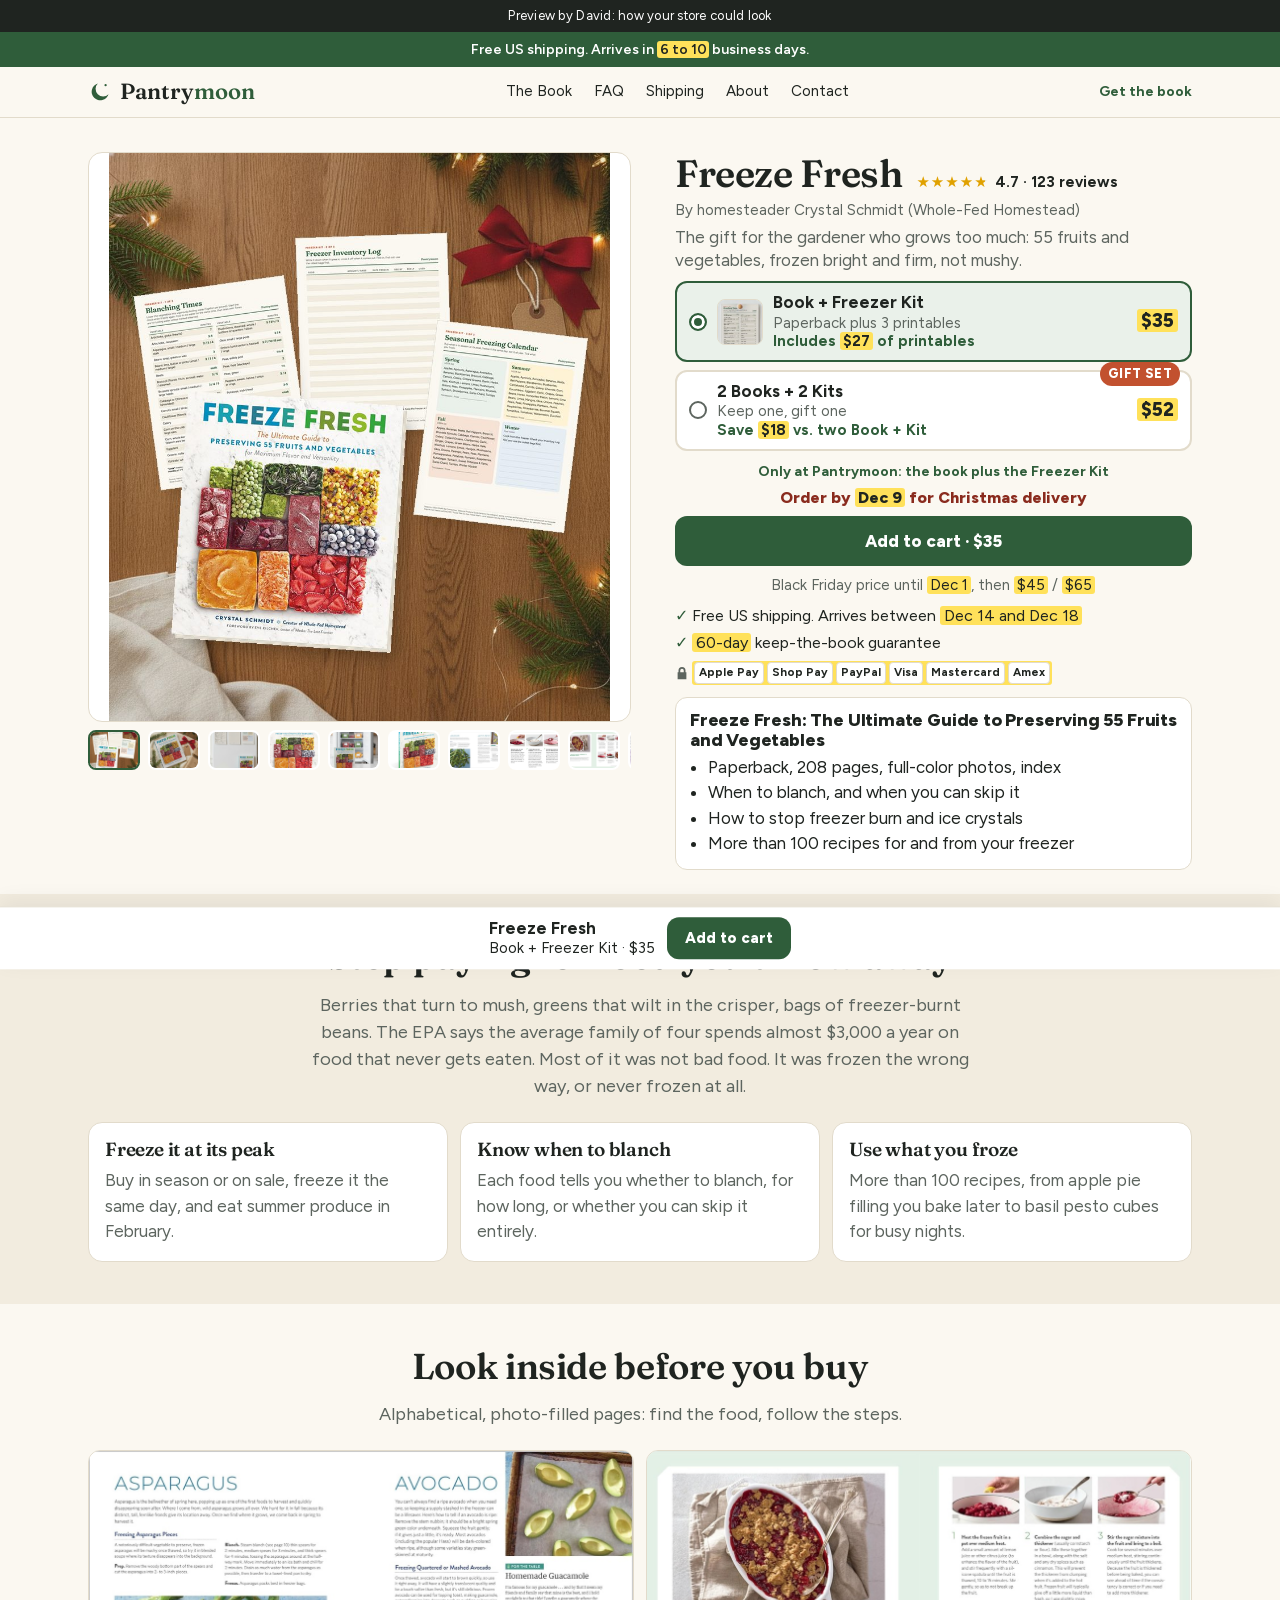
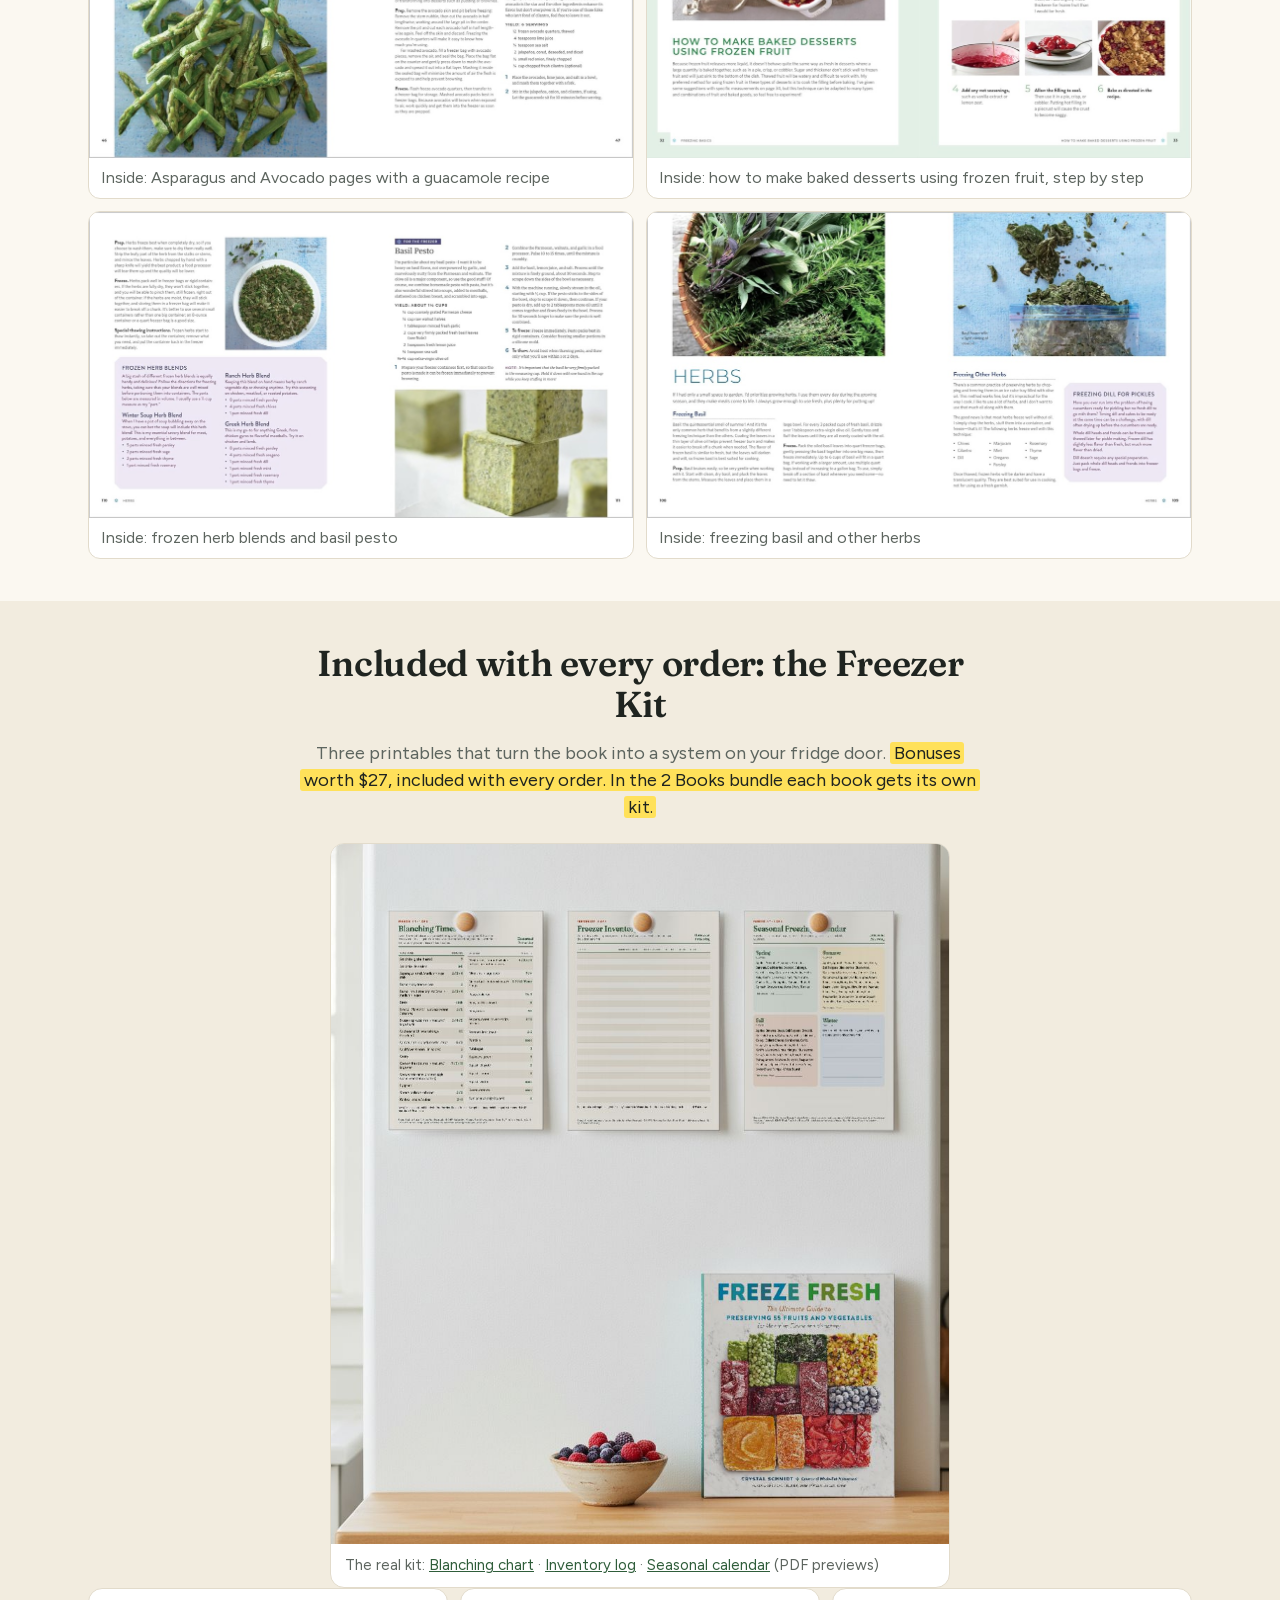
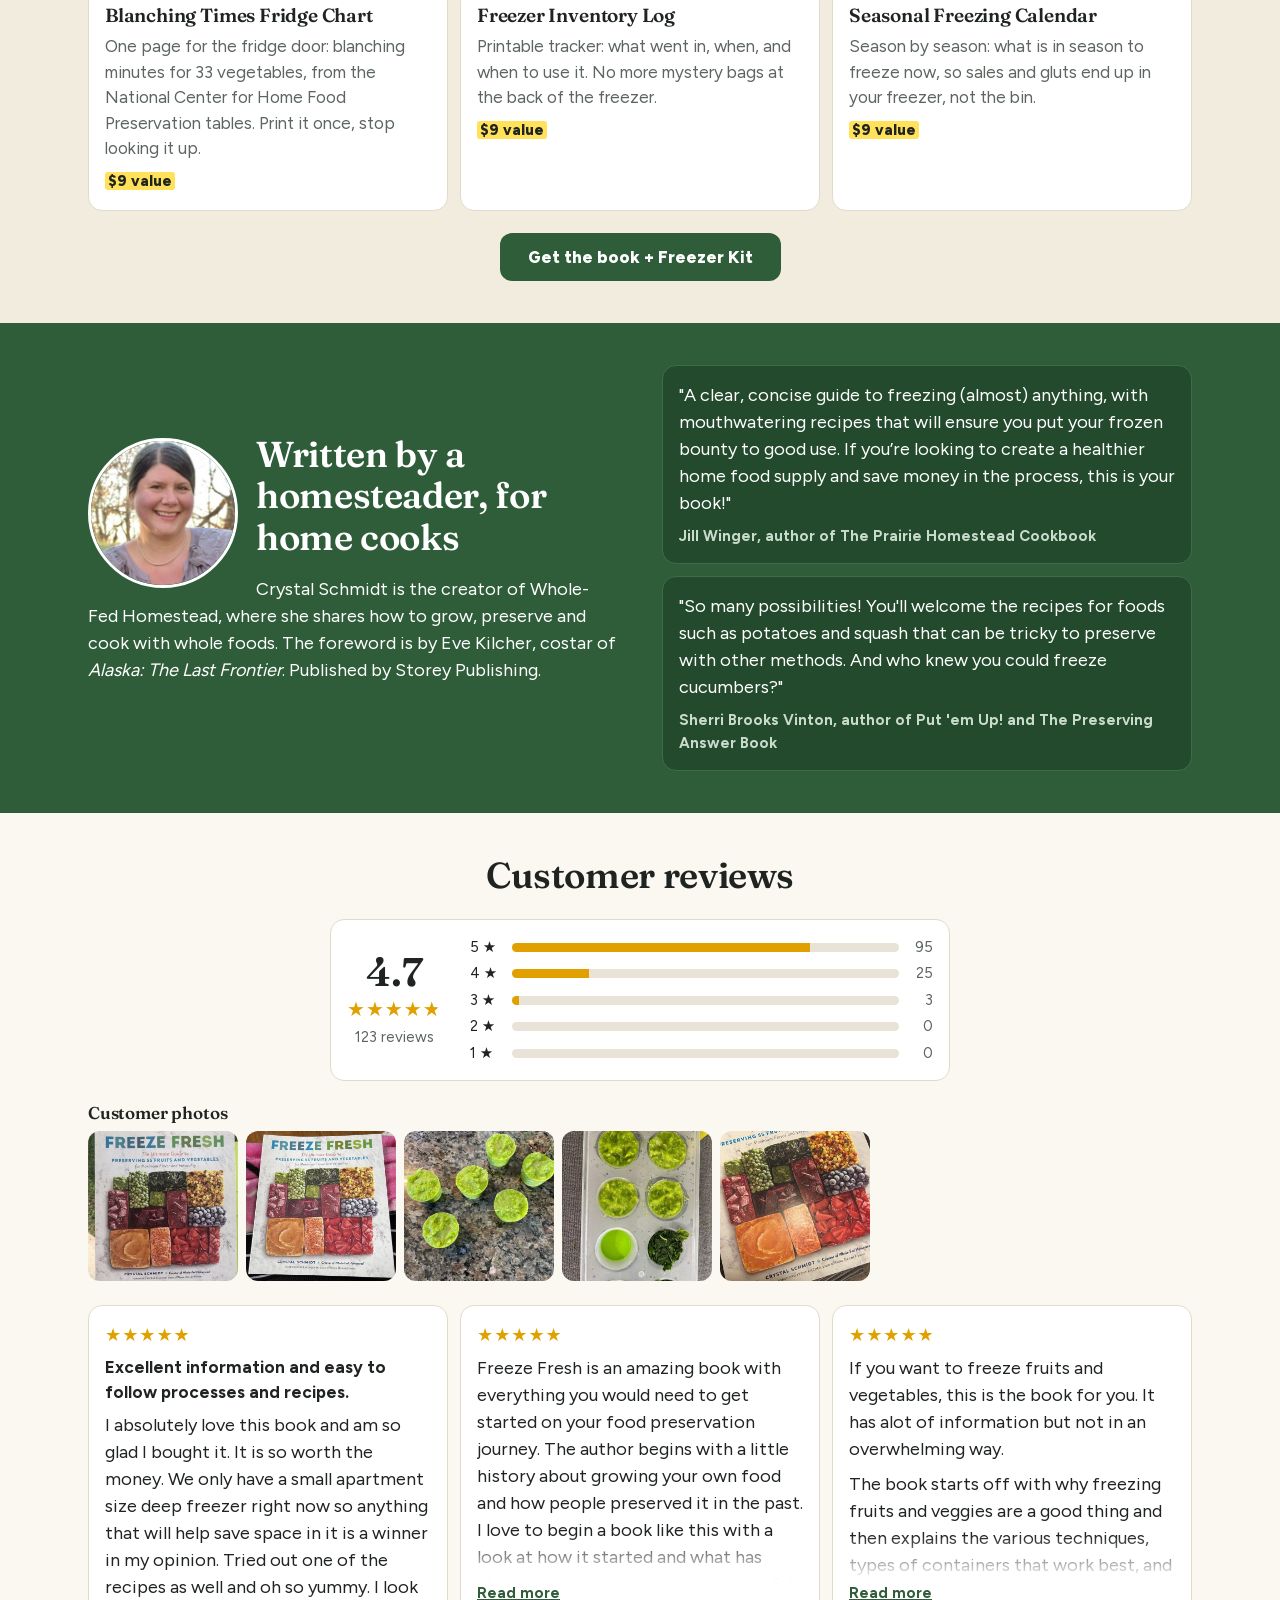
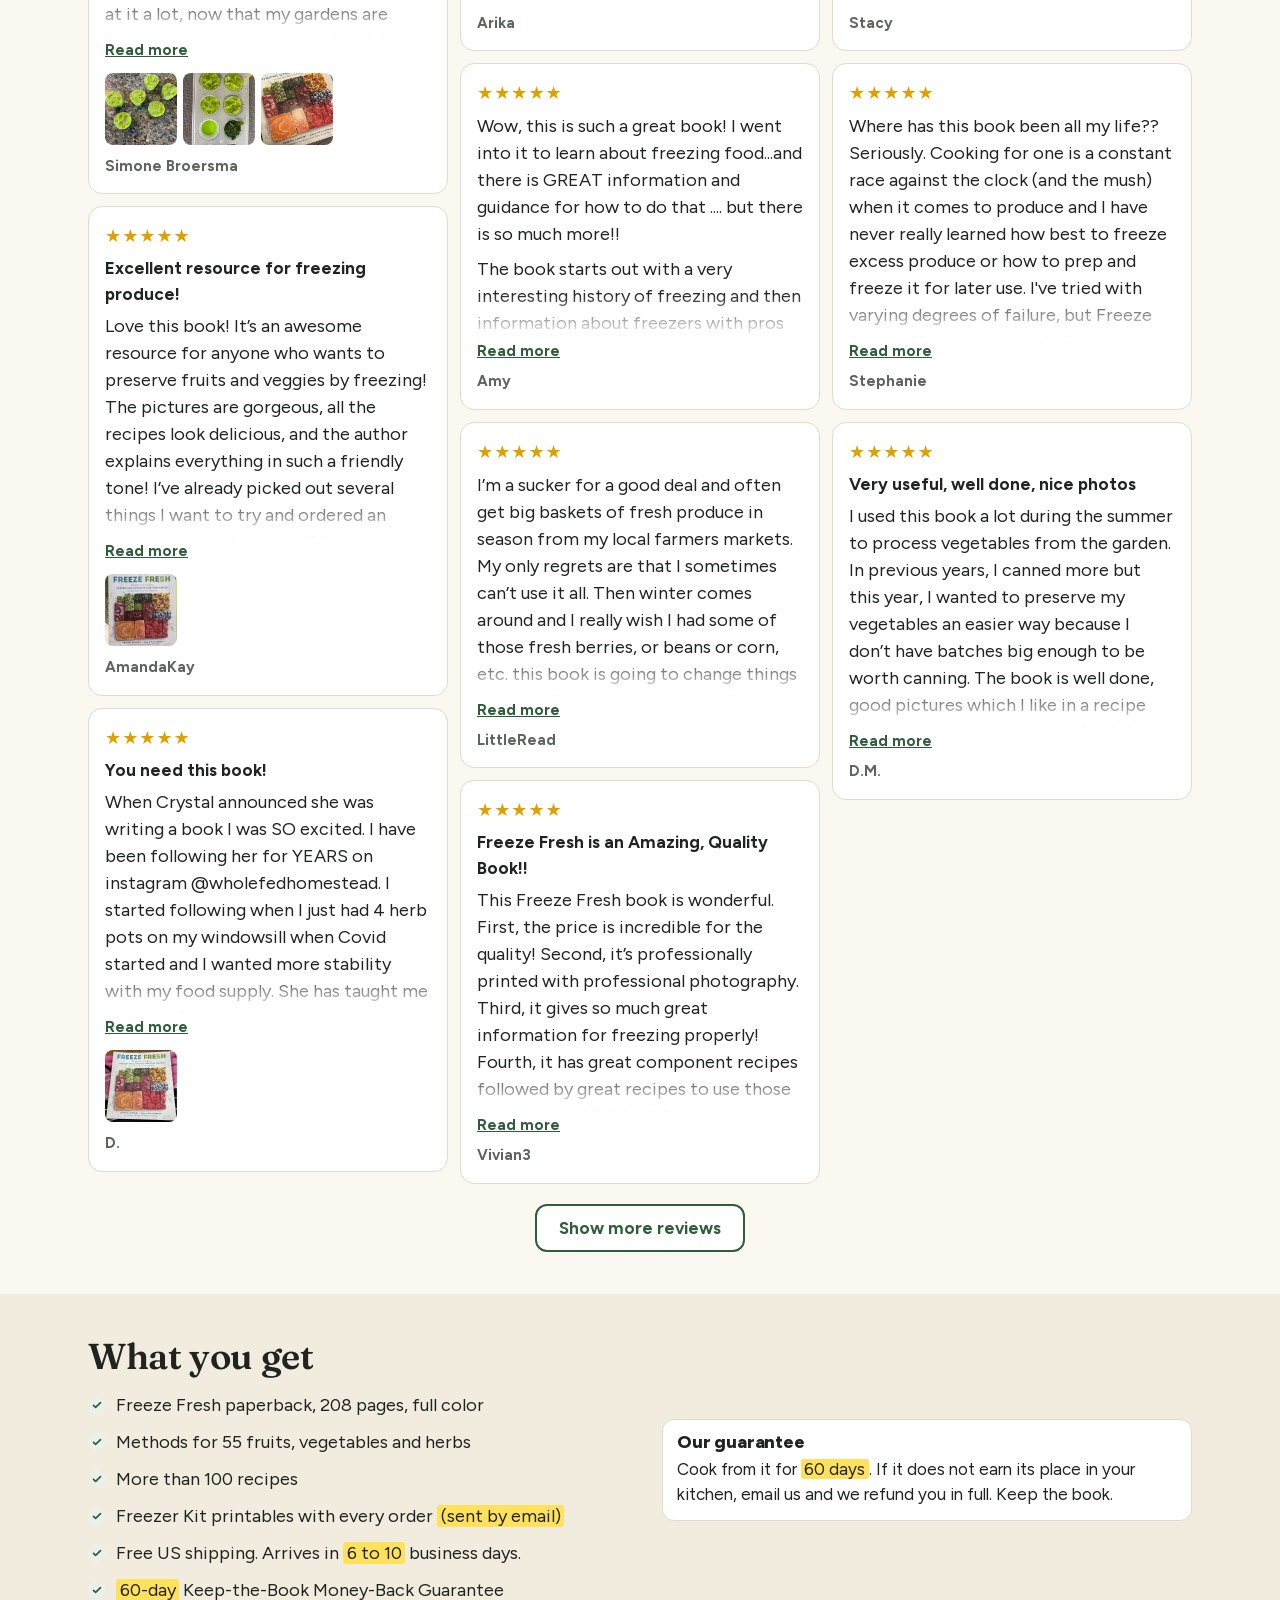
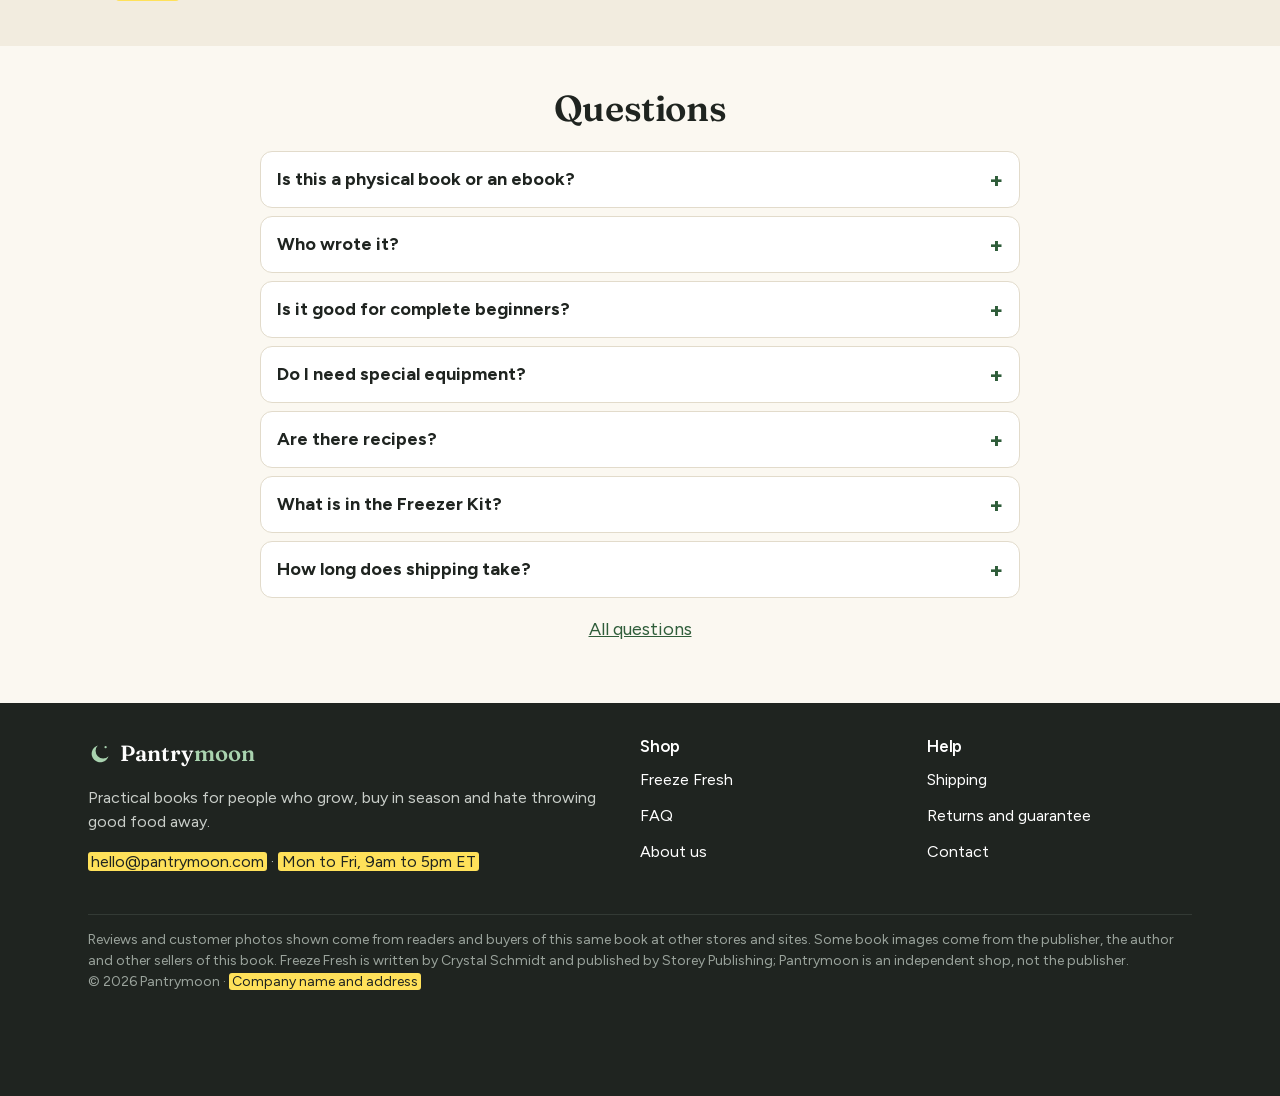
==== commit ea3a18ab: "Store preview pantrymoon.com update Co-Authored-By: Claude Opus 5.5 <noreply@anthropic.com>" ====
--- a/index.html
+++ b/index.html
@@ -21,13 +21,13 @@
 <main>
 <section class="produkt" id="book"><div class="wrap">
 <div class="galerie">
-<div class="galerie__haupt"><img class="fuellt" src="img/geschenk.jpg" alt="Freeze Fresh as a Christmas gift under the tree" width="882" height="1000" fetchpriority="high"></div>
-<div class="daumen"><button type="button" data-src="img/geschenk.jpg" data-alt="Freeze Fresh as a Christmas gift under the tree" data-fit="cover" aria-current="true" aria-label="Show image 1"><img src="img/geschenk.jpg" alt="" loading="lazy" width="58" height="46"></button><button type="button" data-src="img/kit.jpg" data-alt="The Freezer Kit: three printables on the fridge, with the book" data-fit="cover" aria-current="false" aria-label="Show image 2"><img src="img/kit.jpg" alt="" loading="lazy" width="58" height="46"></button><button type="button" data-src="img/p2.jpg" data-alt="Freeze Fresh front cover" aria-current="false" aria-label="Show image 3"><img src="img/p2.jpg" alt="" loading="lazy" width="58" height="46"></button><button type="button" data-src="img/gefrier.jpg" data-alt="Freeze Fresh next to a well-stocked freezer" data-fit="cover" aria-current="false" aria-label="Show image 4"><img src="img/gefrier.jpg" alt="" loading="lazy" width="58" height="46"></button><button type="button" data-src="img/buch3d.jpg" data-alt="Freeze Fresh paperback, 208 pages" aria-current="false" aria-label="Show image 5"><img src="img/buch3d.jpg" alt="" loading="lazy" width="58" height="46"></button><button type="button" data-src="img/p5.jpg" data-alt="Inside: Asparagus and Avocado pages with a guacamole recipe" aria-current="false" aria-label="Show image 6"><img src="img/p5.jpg" alt="" loading="lazy" width="58" height="46"></button><button type="button" data-src="img/nah.jpg" data-alt="Close-up: step-by-step photos for baking with frozen fruit" aria-current="false" aria-label="Show image 7"><img src="img/nah.jpg" alt="" loading="lazy" width="58" height="46"></button><button type="button" data-src="img/p4.jpg" data-alt="Inside: how to make baked desserts using frozen fruit, step by step" aria-current="false" aria-label="Show image 8"><img src="img/p4.jpg" alt="" loading="lazy" width="58" height="46"></button><button type="button" data-src="img/p6.jpg" data-alt="Inside: frozen herb blends and basil pesto" aria-current="false" aria-label="Show image 9"><img src="img/p6.jpg" alt="" loading="lazy" width="58" height="46"></button><button type="button" data-src="img/p7.jpg" data-alt="Inside: freezing basil and other herbs" aria-current="false" aria-label="Show image 10"><img src="img/p7.jpg" alt="" loading="lazy" width="58" height="46"></button><button type="button" data-src="img/holz.jpg" data-alt="The paperback on a farmhouse table" aria-current="false" aria-label="Show image 11"><img src="img/holz.jpg" alt="" loading="lazy" width="58" height="46"></button></div>
+<div class="galerie__haupt"><img class="fuellt" src="img/buendel.jpg" alt="Freeze Fresh with the three Freezer Kit printables, only at Pantrymoon" width="882" height="1000" fetchpriority="high"></div>
+<div class="daumen"><button type="button" data-src="img/buendel.jpg" data-alt="Freeze Fresh with the three Freezer Kit printables, only at Pantrymoon" data-fit="cover" aria-current="true" aria-label="Show image 1"><img src="img/buendel.jpg" alt="Freeze Fresh with the three Freezer Kit printables, only at Pantrymoon" loading="lazy" width="58" height="46"></button><button type="button" data-src="img/geschenk.jpg" data-alt="Freeze Fresh as a Christmas gift under the tree" data-fit="cover" aria-current="false" aria-label="Show image 2"><img src="img/geschenk.jpg" alt="Freeze Fresh as a Christmas gift under the tree" loading="lazy" width="58" height="46"></button><button type="button" data-src="img/kit.jpg" data-alt="The Freezer Kit: three printables on the fridge, with the book" data-fit="cover" aria-current="false" aria-label="Show image 3"><img src="img/kit.jpg" alt="The Freezer Kit: three printables on the fridge, with the book" loading="lazy" width="58" height="46"></button><button type="button" data-src="img/p2.jpg" data-alt="Freeze Fresh front cover" aria-current="false" aria-label="Show image 4"><img src="img/p2.jpg" alt="Freeze Fresh front cover" loading="lazy" width="58" height="46"></button><button type="button" data-src="img/gefrier.jpg" data-alt="Freeze Fresh next to a well-stocked freezer" data-fit="cover" aria-current="false" aria-label="Show image 5"><img src="img/gefrier.jpg" alt="Freeze Fresh next to a well-stocked freezer" loading="lazy" width="58" height="46"></button><button type="button" data-src="img/buch3d.jpg" data-alt="Freeze Fresh paperback, 208 pages" aria-current="false" aria-label="Show image 6"><img src="img/buch3d.jpg" alt="Freeze Fresh paperback, 208 pages" loading="lazy" width="58" height="46"></button><button type="button" data-src="img/p5.jpg" data-alt="Inside: Asparagus and Avocado pages with a guacamole recipe" aria-current="false" aria-label="Show image 7"><img src="img/p5.jpg" alt="Inside: Asparagus and Avocado pages with a guacamole recipe" loading="lazy" width="58" height="46"></button><button type="button" data-src="img/nah.jpg" data-alt="Close-up: step-by-step photos for baking with frozen fruit" aria-current="false" aria-label="Show image 8"><img src="img/nah.jpg" alt="Close-up: step-by-step photos for baking with frozen fruit" loading="lazy" width="58" height="46"></button><button type="button" data-src="img/p4.jpg" data-alt="Inside: how to make baked desserts using frozen fruit, step by step" aria-current="false" aria-label="Show image 9"><img src="img/p4.jpg" alt="Inside: how to make baked desserts using frozen fruit, step by step" loading="lazy" width="58" height="46"></button><button type="button" data-src="img/p6.jpg" data-alt="Inside: frozen herb blends and basil pesto" aria-current="false" aria-label="Show image 10"><img src="img/p6.jpg" alt="Inside: frozen herb blends and basil pesto" loading="lazy" width="58" height="46"></button><button type="button" data-src="img/p7.jpg" data-alt="Inside: freezing basil and other herbs" aria-current="false" aria-label="Show image 11"><img src="img/p7.jpg" alt="Inside: freezing basil and other herbs" loading="lazy" width="58" height="46"></button><button type="button" data-src="img/holz.jpg" data-alt="The paperback on a farmhouse table" aria-current="false" aria-label="Show image 12"><img src="img/holz.jpg" alt="The paperback on a farmhouse table" loading="lazy" width="58" height="46"></button></div>
 </div>
 <div class="kauf">
-<p class="autorin">By Crystal Schmidt &middot; Foreword by Eve Kilcher</p>
 <div class="titelzeile"><h1 class="titel">Freeze Fresh</h1>
-<a class="sterne" href="#reviews"><span class="sterne__reihe" style="--voll:94%" aria-hidden="true">&#9733;&#9733;&#9733;&#9733;&#9733;</span> 4.7 &middot; 130 reviews</a></div>
+<a class="sterne" href="#reviews"><span class="sterne__reihe" style="--voll:95%" aria-hidden="true">&#9733;&#9733;&#9733;&#9733;&#9733;</span> 4.7 &middot; 123 reviews</a></div>
+<p class="autorin">By homesteader Crystal Schmidt (Whole-Fed Homestead)</p>
 <p class="nutzen">The gift for the gardener who grows too much: 55 fruits and vegetables, frozen bright and firm, not mushy.</p>
 <fieldset class="stufen"><legend class="nur-sr">Choose your bundle</legend>
 <label class="stufe an">
@@ -39,6 +39,7 @@
 <span class="stufe__text"><strong>2 Books + 2 Kits</strong><small>Keep one, gift one</small><em class="vorteil">Save <mark class="g">$18</mark> vs. two Book + Kit</em></span>
 <span class="stufe__preis"><mark class="g">$52</mark></span></label>
 </fieldset>
+<p class="nurhier">Only at Pantrymoon: the book plus the Freezer Kit</p>
 <p class="weihnacht">Order by <mark class="g">Dec 9</mark> for Christmas delivery</p>
 <a class="knopf" href="#book" data-kauf>Add to cart &middot; <span data-preis>$35</span></a>
 <p class="hinweis">This is a preview. Checkout is not connected yet.</p>
@@ -50,7 +51,7 @@
 </div></section>
 
 <section class="abschnitt sand"><div class="wrap">
-<div class="zentriert"><h2>Stop paying for food you throw away</h2><p>Berries that turn to mush, greens that wilt in the crisper, bags of freezer-burnt beans. <mark class="g">The average US household throws out $X of food a year.</mark> Most of it was not bad food. It was frozen the wrong way, or never frozen at all.</p></div>
+<div class="zentriert"><h2>Stop paying for food you throw away</h2><p>Berries that turn to mush, greens that wilt in the crisper, bags of freezer-burnt beans. The EPA says the average family of four spends almost $3,000 a year on food that never gets eaten. Most of it was not bad food. It was frozen the wrong way, or never frozen at all.</p></div>
 <div class="karten">
 <div class="karte"><h3>Freeze it at its peak</h3><p>Buy in season or on sale, freeze it the same day, and eat summer produce in February.</p></div>
 <div class="karte"><h3>Know when to blanch</h3><p>Each food tells you whether to blanch, for how long, or whether you can skip it entirely.</p></div>
@@ -71,7 +72,7 @@
 </div></section>
 
 <section class="abschnitt gruen"><div class="wrap zwei">
-<div><h2>Written by a homesteader, for home cooks</h2><p>Crystal Schmidt is the creator of Whole-Fed Homestead, where she shares how to grow, preserve and cook with whole foods. The foreword is by Eve Kilcher, costar of <em>Alaska: The Last Frontier</em>. Published by Storey Publishing.</p></div>
+<div><img class="autorinfoto" src="img/autorin.jpg" alt="Crystal Schmidt, author of Freeze Fresh" width="303" height="400" loading="lazy"><h2>Written by a homesteader, for home cooks</h2><p>Crystal Schmidt is the creator of Whole-Fed Homestead, where she shares how to grow, preserve and cook with whole foods. The foreword is by Eve Kilcher, costar of <em>Alaska: The Last Frontier</em>. Published by Storey Publishing.</p></div>
 <div style="display:grid;gap:12px">
 <blockquote class="zitat"><p>"A clear, concise guide to freezing (almost) anything, with mouthwatering recipes that will ensure you put your frozen bounty to good use. If you’re looking to create a healthier home food supply and save money in the process, this is your book!"</p><cite>Jill Winger, author of The Prairie Homestead Cookbook</cite></blockquote>
 <blockquote class="zitat"><p>"So many possibilities! You'll welcome the recipes for foods such as potatoes and squash that can be tricky to preserve with other methods. And who knew you could freeze cucumbers?"</p><cite>Sherri Brooks Vinton, author of Put 'em Up! and The Preserving Answer Book</cite></blockquote>
@@ -80,11 +81,11 @@
 
 <section class="abschnitt" id="reviews"><div class="wrap">
 <div class="zentriert"><h2>Customer reviews</h2></div>
-<div class="vt"><div class="vt__schnitt"><strong>4.7</strong><span class="sterne__reihe" style="--voll:94%" aria-hidden="true">&#9733;&#9733;&#9733;&#9733;&#9733;</span><span>130 reviews</span></div><div class="vt__liste"><div class="vt__zeile"><span>5 &#9733;</span><span class="vt__balken"><i style="width:75%"></i></span><span>98</span></div><div class="vt__zeile"><span>4 &#9733;</span><span class="vt__balken"><i style="width:20%"></i></span><span>26</span></div><div class="vt__zeile"><span>3 &#9733;</span><span class="vt__balken"><i style="width:5%"></i></span><span>6</span></div><div class="vt__zeile"><span>2 &#9733;</span><span class="vt__balken"><i style="width:0%"></i></span><span>0</span></div><div class="vt__zeile"><span>1 &#9733;</span><span class="vt__balken"><i style="width:0%"></i></span><span>0</span></div></div></div>
+<div class="vt"><div class="vt__schnitt"><strong>4.7</strong><span class="sterne__reihe" style="--voll:95%" aria-hidden="true">&#9733;&#9733;&#9733;&#9733;&#9733;</span><span>123 reviews</span></div><div class="vt__liste"><div class="vt__zeile"><span>5 &#9733;</span><span class="vt__balken"><i style="width:77%"></i></span><span>95</span></div><div class="vt__zeile"><span>4 &#9733;</span><span class="vt__balken"><i style="width:20%"></i></span><span>25</span></div><div class="vt__zeile"><span>3 &#9733;</span><span class="vt__balken"><i style="width:2%"></i></span><span>3</span></div><div class="vt__zeile"><span>2 &#9733;</span><span class="vt__balken"><i style="width:0%"></i></span><span>0</span></div><div class="vt__zeile"><span>1 &#9733;</span><span class="vt__balken"><i style="width:0%"></i></span><span>0</span></div></div></div>
 <h3 class="kfotos__titel">Customer photos</h3>
 <div class="kfotos" aria-label="Customer photos"><a href="img/kunden/t2.jpg" target="_blank" rel="noopener"><img src="img/kunden/t2.jpg" alt="Customer photo" loading="lazy" width="150" height="150"></a><a href="img/kunden/t1.jpg" target="_blank" rel="noopener"><img src="img/kunden/t1.jpg" alt="Customer photo" loading="lazy" width="150" height="150"></a><a href="img/kunden/a1.jpg" target="_blank" rel="noopener"><img src="img/kunden/a1.jpg" alt="Customer photo" loading="lazy" width="150" height="150"></a><a href="img/kunden/a2.jpg" target="_blank" rel="noopener"><img src="img/kunden/a2.jpg" alt="Customer photo" loading="lazy" width="150" height="150"></a><a href="img/kunden/a3.jpg" target="_blank" rel="noopener"><img src="img/kunden/a3.jpg" alt="Customer photo" loading="lazy" width="150" height="150"></a></div>
-<div class="stimmen"><blockquote class="zitat"><span class="sterne__reihe" aria-label="5 out of 5 stars">&#9733;&#9733;&#9733;&#9733;&#9733;<span class="leer"></span></span><strong class="zitat__titel">Excellent information and easy to follow processes and recipes.</strong><div class="zitat__text"><p>I absolutely love this book and am so glad I bought it. It is so worth the money. We only have a small apartment size deep freezer right now so anything that will help save space in it is a winner in my opinion. Tried out one of the recipes as well and oh so yummy. I look at it a lot, now that my gardens are producing an abundance of food. And wild fruits are in season as well. So worth it. Cost didn’t matter. I had to have this book.</p></div><div class="zitat__fotos"><a href="img/kunden/a1.jpg" target="_blank" rel="noopener"><img src="img/kunden/a1.jpg" alt="Customer photo" loading="lazy" width="72" height="72"></a><a href="img/kunden/a2.jpg" target="_blank" rel="noopener"><img src="img/kunden/a2.jpg" alt="Customer photo" loading="lazy" width="72" height="72"></a><a href="img/kunden/a3.jpg" target="_blank" rel="noopener"><img src="img/kunden/a3.jpg" alt="Customer photo" loading="lazy" width="72" height="72"></a></div><cite>Simone Broersma</cite></blockquote><blockquote class="zitat"><span class="sterne__reihe" aria-label="5 out of 5 stars">&#9733;&#9733;&#9733;&#9733;&#9733;<span class="leer"></span></span><strong class="zitat__titel">Excellent resource for freezing produce!</strong><div class="zitat__text"><p>Love this book! It’s an awesome resource for anyone who wants to preserve fruits and veggies by freezing! The pictures are gorgeous, all the recipes look delicious, and the author explains everything in such a friendly tone! I’ve already picked out several things I want to try and ordered an extra copy to give as a gift!</p></div><div class="zitat__fotos"><a href="img/kunden/t2.jpg" target="_blank" rel="noopener"><img src="img/kunden/t2.jpg" alt="Customer photo" loading="lazy" width="72" height="72"></a></div><cite>AmandaKay</cite></blockquote><blockquote class="zitat"><span class="sterne__reihe" aria-label="5 out of 5 stars">&#9733;&#9733;&#9733;&#9733;&#9733;<span class="leer"></span></span><strong class="zitat__titel">You need this book!</strong><div class="zitat__text"><p>When Crystal announced she was writing a book I was SO excited. I have been following her for YEARS on instagram @wholefedhomestead. I started following when I just had 4 herb pots on my windowsill when Covid started and I wanted more stability with my food supply. She has taught me so much from starting seeds, growing my produce, fighting plant pest and disease, to preserving even before this book. I knew that this book would be a wealth of information, coming from her! This book literally covers something that no other preservation book covers. Freezing your produce, the best way to freeze it, and the best way to cook using those foods once they have been frozen, as all goods do change once frozen in some way or another. When I got the book in the mail I took a moment to flip through it and OMG. The pictures. I mean if I had not followed along her book journey on instagram to know this was all her food frozen, I would have thought it was photoshopped. Nothing I have frozen has even come out looking this beautiful. I started reading it and sure enough, it is just full of invaluable information. I skipped a little bit to make the blueberry maple pancake sauce and OMG. It did not disappoint. We have workers at the house I fed pancakes with the blueberry maple sauce this morning and they all loved it too. This book would be great for a beginner preserver who is too intimidated to pressure can! I even bought an extra to send to my friend! I can not wait to continue to read, gain more knowledge from, and eat more delicious recipes from this book. If your on the edge about buying this book, press that “buy now” button. I promise you won’t regret it!</p></div><div class="zitat__fotos"><a href="img/kunden/t1.jpg" target="_blank" rel="noopener"><img src="img/kunden/t1.jpg" alt="Customer photo" loading="lazy" width="72" height="72"></a></div><cite>D.</cite></blockquote><blockquote class="zitat"><span class="sterne__reihe" aria-label="5 out of 5 stars">&#9733;&#9733;&#9733;&#9733;&#9733;<span class="leer"></span></span><div class="zitat__text"><p>Freeze Fresh is an amazing book with everything you would need to get started on your food preservation journey. The author begins with a little history about growing your own food and how people preserved it in the past. I love to begin a book like this with a look at how it started and what has changed since, it makes me so grateful for modern practices! In the first half of the book we find different techniques showing how to freeze food for the best quality when defrosted. So much detailed information is shared on how to prevent freezer burn, what containers to use, helpful tools that will make the process easier for you. I learned SO much in these sections and the information was presented in a way that was not overwhelming and it was very easy to understand. I can’t wait to put what I have learned to use. </p><p>Once we get through all the tools/techniques, there is the section on “Freezing Produce From A-Z” which literally walks you through how to freeze every kind of produce you can imagine in multiple ways. This is a complete game changer for me! I have never even thought about trying some of the options our author gives us in this book. We then get to the last section of the book which is recipes that can be frozen, and they all look delicious!</p><p>What I appreciated most about this book is that the information is given in a way that is not overwhelming, it&#x27;s exciting and organized, and makes me really believe I will be able to do all the things listed in this book. I am so excited to try out some of these new techniques I have read about. There are pictures all throughout the book that make it colorful and lively, and break up reading so much text. The pictures also provide an example of what the author is teaching in that section. </p><p>What a wonderful resource to anyone who is lucky enough to pick up this book, I will be buying some for friends and family as I know anyone who receives it will enjoy it!</p></div><cite>Arika</cite></blockquote><blockquote class="zitat"><span class="sterne__reihe" aria-label="5 out of 5 stars">&#9733;&#9733;&#9733;&#9733;&#9733;<span class="leer"></span></span><div class="zitat__text"><p>Wow, this is such a great book! I went into it to learn about freezing food...and there is GREAT information and guidance for how to do that .... but there is so much more!!</p><p>The book starts out with a very interesting history of freezing and then information about freezers with pros and cons. A lot of well researched information is explained that many people may not know. After that, the food section begins where the reader learns about choosing the ripest foods, how to prep the food for freezing, and then some fantastic recipes to use up the frozen foods. </p><p>It&#x27;s obvious that the author has a lot of personal knowledge and experience in the kitchen, as well as the garden. There is some guidance on making many recipes gluten-free, along with substitutions for other variations on the original recipe. Very well thought out and accurate with recipes that are easy to follow and include needed guidance for those not overly experienced with cooking/baking.</p><p>I thoroughly enjoyed Fresh Freeze and recommend it for people looking for freezer information, but also great recipes.</p></div><cite>Amy</cite></blockquote><blockquote class="zitat"><span class="sterne__reihe" aria-label="5 out of 5 stars">&#9733;&#9733;&#9733;&#9733;&#9733;<span class="leer"></span></span><div class="zitat__text"><p>I am so happy with this book. I borrowed it from my library to begin with, but it was so good I needed my own copy. This book covers everything! How to freeze each fruit or vegetable, recipes to make and freeze, and recipes to use the frozen food in. The amount of fruit and vegetables covered in this book is fantastic, I can’t think of any other vegetable I would have questions for. The recipes are both sweet and savory, and don’t seem to have any specialty ingredients that could be hard to find. The pictures are beautiful and detailed, and the pros and cons of stand up vs chest freezers was a great surprise. </p><p>So far I’ve made a raspberry puree to use for raspberry cheesecake brownies, frozen strawberry slices, and made chocolate covered cherries. I look forward to making some of the vegetable recipes once my garden starts producing more. </p><p>Give this book a look if you garden, like buying in bulk, or want some ideas for what to do with frozen grocery store vegetables. I can guarantee you will be inspired!</p></div><cite>Chronically Well Read</cite></blockquote><blockquote class="zitat"><span class="sterne__reihe" aria-label="5 out of 5 stars">&#9733;&#9733;&#9733;&#9733;&#9733;<span class="leer"></span></span><div class="zitat__text"><p>I’m a sucker for a good deal and often get big baskets of fresh produce in season from my local farmers markets. My only regrets are that I sometimes can’t use it all. Then winter comes around and I really wish I had some of those fresh berries, or beans or corn, etc. this book is going to change things now that I better understand what freezes well, what may be better cooked vs just frozen for later, and just how to perfectly prep it for a winter treat. </p><p>The author provides great detail in her instructions along with plenty of pictures. In some of them, I felt like I was seeing my Grammy’s containers from her freezer…what great memories they invoked. I’m going to be ready for Summer’s bounty this year and my family will reap the rewards right along with me. I highly recommend this book for anyone interested in doing the same. It’s a great resource!</p></div><cite>LittleRead</cite></blockquote><blockquote class="zitat"><span class="sterne__reihe" aria-label="5 out of 5 stars">&#9733;&#9733;&#9733;&#9733;&#9733;<span class="leer"></span></span><strong class="zitat__titel">Freeze Fresh is an Amazing, Quality Book!!</strong><div class="zitat__text"><p>This Freeze Fresh book is wonderful. First, the price is incredible for the quality! Second, it’s professionally printed with professional photography. Third, it gives so much great information for freezing properly! Fourth, it has great component recipes followed by great recipes to use those components! Fifth, all freezer recipes are in alphabetical order by the name of the fruit or vegetable so it’s easy to find the freezer recipes for say, potatoes and look up meal recipes for the potatoes. Couldn’t be better organized for easy use.</p><p>There is so much great information, component recipes and dinner recipes to use those components! Best cookbook I’ve received in a long time. I’ve returned many for poor quality. This is a keeper all the way. I will be ordering more books by Crystal Schmidt for sure. Very happy!</p></div><cite>Vivian3</cite></blockquote><blockquote class="zitat"><span class="sterne__reihe" aria-label="5 out of 5 stars">&#9733;&#9733;&#9733;&#9733;&#9733;<span class="leer"></span></span><div class="zitat__text"><p>If you want to freeze fruits and vegetables, this is the book for you. It has alot of information but not in an overwhelming way. </p><p>The book starts off with why freezing fruits and veggies are a good thing and then explains the various techniques, types of containers that work best, and other supplies you may need. Then it lists the fruits/veggies from A to Z instructing you how to prep, freeze, and if there are any special thawing instructions. There are also some recipes to make with the frozen ingredients. My personal favorite was the Banana Cake with Brown Sugar Frosting. It was so good and didn&#x27;t last long. I also learned you can freeze lemon zest which means I don&#x27;t have to waste part of the lemon when I just need the juice so there&#x27;s less waste.</p></div><cite>Stacy</cite></blockquote><blockquote class="zitat"><span class="sterne__reihe" aria-label="5 out of 5 stars">&#9733;&#9733;&#9733;&#9733;&#9733;<span class="leer"></span></span><div class="zitat__text"><p>Where has this book been all my life?? Seriously. Cooking for one is a constant race against the clock (and the mush) when it comes to produce and I have never really learned how best to freeze excess produce or how to prep and freeze it for later use. I&#x27;ve tried with varying degrees of failure, but Freeze Fresh offers simple-to-follow instructions on how to prep and freeze dozens of fruits and vegetables, as well as recipes for both fresh meals as well as items such as sauces and pickled vegetables to freeze. I feel like for some people the methods in this book will seem like common sense, but if that&#x27;s not you, you just might find a few useful gems in here! This is definitely a useful book for anyone who wants to reduce their produce waste.</p></div><cite>Stephanie</cite></blockquote></div>
-<p class="mehr"><button type="button" class="mehr__knopf" data-mehr data-rest="121">Show more reviews</button></p>
+<div class="stimmen"><blockquote class="zitat"><span class="sterne__reihe" aria-label="5 out of 5 stars">&#9733;&#9733;&#9733;&#9733;&#9733;<span class="leer"></span></span><strong class="zitat__titel">Excellent information and easy to follow processes and recipes.</strong><div class="zitat__text"><p>I absolutely love this book and am so glad I bought it. It is so worth the money. We only have a small apartment size deep freezer right now so anything that will help save space in it is a winner in my opinion. Tried out one of the recipes as well and oh so yummy. I look at it a lot, now that my gardens are producing an abundance of food. And wild fruits are in season as well. So worth it. Cost didn’t matter. I had to have this book.</p></div><div class="zitat__fotos"><a href="img/kunden/a1.jpg" target="_blank" rel="noopener"><img src="img/kunden/a1.jpg" alt="Customer photo" loading="lazy" width="72" height="72"></a><a href="img/kunden/a2.jpg" target="_blank" rel="noopener"><img src="img/kunden/a2.jpg" alt="Customer photo" loading="lazy" width="72" height="72"></a><a href="img/kunden/a3.jpg" target="_blank" rel="noopener"><img src="img/kunden/a3.jpg" alt="Customer photo" loading="lazy" width="72" height="72"></a></div><cite>Simone Broersma</cite></blockquote><blockquote class="zitat"><span class="sterne__reihe" aria-label="5 out of 5 stars">&#9733;&#9733;&#9733;&#9733;&#9733;<span class="leer"></span></span><strong class="zitat__titel">Excellent resource for freezing produce!</strong><div class="zitat__text"><p>Love this book! It’s an awesome resource for anyone who wants to preserve fruits and veggies by freezing! The pictures are gorgeous, all the recipes look delicious, and the author explains everything in such a friendly tone! I’ve already picked out several things I want to try and ordered an extra copy to give as a gift!</p></div><div class="zitat__fotos"><a href="img/kunden/t2.jpg" target="_blank" rel="noopener"><img src="img/kunden/t2.jpg" alt="Customer photo" loading="lazy" width="72" height="72"></a></div><cite>AmandaKay</cite></blockquote><blockquote class="zitat"><span class="sterne__reihe" aria-label="5 out of 5 stars">&#9733;&#9733;&#9733;&#9733;&#9733;<span class="leer"></span></span><strong class="zitat__titel">You need this book!</strong><div class="zitat__text"><p>When Crystal announced she was writing a book I was SO excited. I have been following her for YEARS on instagram @wholefedhomestead. I started following when I just had 4 herb pots on my windowsill when Covid started and I wanted more stability with my food supply. She has taught me so much from starting seeds, growing my produce, fighting plant pest and disease, to preserving even before this book. I knew that this book would be a wealth of information, coming from her! This book literally covers something that no other preservation book covers. Freezing your produce, the best way to freeze it, and the best way to cook using those foods once they have been frozen, as all goods do change once frozen in some way or another. When I got the book in the mail I took a moment to flip through it and OMG. The pictures. I mean if I had not followed along her book journey on instagram to know this was all her food frozen, I would have thought it was photoshopped. Nothing I have frozen has even come out looking this beautiful. I started reading it and sure enough, it is just full of invaluable information. I skipped a little bit to make the blueberry maple pancake sauce and OMG. It did not disappoint. We have workers at the house I fed pancakes with the blueberry maple sauce this morning and they all loved it too. This book would be great for a beginner preserver who is too intimidated to pressure can! I even bought an extra to send to my friend! I can not wait to continue to read, gain more knowledge from, and eat more delicious recipes from this book. If your on the edge about buying this book, press that “buy now” button. I promise you won’t regret it!</p></div><div class="zitat__fotos"><a href="img/kunden/t1.jpg" target="_blank" rel="noopener"><img src="img/kunden/t1.jpg" alt="Customer photo" loading="lazy" width="72" height="72"></a></div><cite>D.</cite></blockquote><blockquote class="zitat"><span class="sterne__reihe" aria-label="5 out of 5 stars">&#9733;&#9733;&#9733;&#9733;&#9733;<span class="leer"></span></span><div class="zitat__text"><p>Freeze Fresh is an amazing book with everything you would need to get started on your food preservation journey. The author begins with a little history about growing your own food and how people preserved it in the past. I love to begin a book like this with a look at how it started and what has changed since, it makes me so grateful for modern practices! In the first half of the book we find different techniques showing how to freeze food for the best quality when defrosted. So much detailed information is shared on how to prevent freezer burn, what containers to use, helpful tools that will make the process easier for you. I learned SO much in these sections and the information was presented in a way that was not overwhelming and it was very easy to understand. I can’t wait to put what I have learned to use. </p><p>Once we get through all the tools/techniques, there is the section on “Freezing Produce From A-Z” which literally walks you through how to freeze every kind of produce you can imagine in multiple ways. This is a complete game changer for me! I have never even thought about trying some of the options our author gives us in this book. We then get to the last section of the book which is recipes that can be frozen, and they all look delicious!</p><p>What I appreciated most about this book is that the information is given in a way that is not overwhelming, it&#x27;s exciting and organized, and makes me really believe I will be able to do all the things listed in this book. I am so excited to try out some of these new techniques I have read about. There are pictures all throughout the book that make it colorful and lively, and break up reading so much text. The pictures also provide an example of what the author is teaching in that section. </p><p>What a wonderful resource to anyone who is lucky enough to pick up this book, I will be buying some for friends and family as I know anyone who receives it will enjoy it!</p></div><cite>Arika</cite></blockquote><blockquote class="zitat"><span class="sterne__reihe" aria-label="5 out of 5 stars">&#9733;&#9733;&#9733;&#9733;&#9733;<span class="leer"></span></span><div class="zitat__text"><p>Wow, this is such a great book! I went into it to learn about freezing food...and there is GREAT information and guidance for how to do that .... but there is so much more!!</p><p>The book starts out with a very interesting history of freezing and then information about freezers with pros and cons. A lot of well researched information is explained that many people may not know. After that, the food section begins where the reader learns about choosing the ripest foods, how to prep the food for freezing, and then some fantastic recipes to use up the frozen foods. </p><p>It&#x27;s obvious that the author has a lot of personal knowledge and experience in the kitchen, as well as the garden. There is some guidance on making many recipes gluten-free, along with substitutions for other variations on the original recipe. Very well thought out and accurate with recipes that are easy to follow and include needed guidance for those not overly experienced with cooking/baking.</p><p>I thoroughly enjoyed Fresh Freeze and recommend it for people looking for freezer information, but also great recipes.</p></div><cite>Amy</cite></blockquote><blockquote class="zitat"><span class="sterne__reihe" aria-label="5 out of 5 stars">&#9733;&#9733;&#9733;&#9733;&#9733;<span class="leer"></span></span><div class="zitat__text"><p>I’m a sucker for a good deal and often get big baskets of fresh produce in season from my local farmers markets. My only regrets are that I sometimes can’t use it all. Then winter comes around and I really wish I had some of those fresh berries, or beans or corn, etc. this book is going to change things now that I better understand what freezes well, what may be better cooked vs just frozen for later, and just how to perfectly prep it for a winter treat. </p><p>The author provides great detail in her instructions along with plenty of pictures. In some of them, I felt like I was seeing my Grammy’s containers from her freezer…what great memories they invoked. I’m going to be ready for Summer’s bounty this year and my family will reap the rewards right along with me. I highly recommend this book for anyone interested in doing the same. It’s a great resource!</p></div><cite>LittleRead</cite></blockquote><blockquote class="zitat"><span class="sterne__reihe" aria-label="5 out of 5 stars">&#9733;&#9733;&#9733;&#9733;&#9733;<span class="leer"></span></span><strong class="zitat__titel">Freeze Fresh is an Amazing, Quality Book!!</strong><div class="zitat__text"><p>This Freeze Fresh book is wonderful. First, the price is incredible for the quality! Second, it’s professionally printed with professional photography. Third, it gives so much great information for freezing properly! Fourth, it has great component recipes followed by great recipes to use those components! Fifth, all freezer recipes are in alphabetical order by the name of the fruit or vegetable so it’s easy to find the freezer recipes for say, potatoes and look up meal recipes for the potatoes. Couldn’t be better organized for easy use.</p><p>There is so much great information, component recipes and dinner recipes to use those components! Best cookbook I’ve received in a long time. I’ve returned many for poor quality. This is a keeper all the way. I will be ordering more books by Crystal Schmidt for sure. Very happy!</p></div><cite>Vivian3</cite></blockquote><blockquote class="zitat"><span class="sterne__reihe" aria-label="5 out of 5 stars">&#9733;&#9733;&#9733;&#9733;&#9733;<span class="leer"></span></span><div class="zitat__text"><p>If you want to freeze fruits and vegetables, this is the book for you. It has alot of information but not in an overwhelming way. </p><p>The book starts off with why freezing fruits and veggies are a good thing and then explains the various techniques, types of containers that work best, and other supplies you may need. Then it lists the fruits/veggies from A to Z instructing you how to prep, freeze, and if there are any special thawing instructions. There are also some recipes to make with the frozen ingredients. My personal favorite was the Banana Cake with Brown Sugar Frosting. It was so good and didn&#x27;t last long. I also learned you can freeze lemon zest which means I don&#x27;t have to waste part of the lemon when I just need the juice so there&#x27;s less waste.</p></div><cite>Stacy</cite></blockquote><blockquote class="zitat"><span class="sterne__reihe" aria-label="5 out of 5 stars">&#9733;&#9733;&#9733;&#9733;&#9733;<span class="leer"></span></span><div class="zitat__text"><p>Where has this book been all my life?? Seriously. Cooking for one is a constant race against the clock (and the mush) when it comes to produce and I have never really learned how best to freeze excess produce or how to prep and freeze it for later use. I&#x27;ve tried with varying degrees of failure, but Freeze Fresh offers simple-to-follow instructions on how to prep and freeze dozens of fruits and vegetables, as well as recipes for both fresh meals as well as items such as sauces and pickled vegetables to freeze. I feel like for some people the methods in this book will seem like common sense, but if that&#x27;s not you, you just might find a few useful gems in here! This is definitely a useful book for anyone who wants to reduce their produce waste.</p></div><cite>Stephanie</cite></blockquote><blockquote class="zitat"><span class="sterne__reihe" aria-label="5 out of 5 stars">&#9733;&#9733;&#9733;&#9733;&#9733;<span class="leer"></span></span><strong class="zitat__titel">Very useful, well done, nice photos</strong><div class="zitat__text"><p>I used this book a lot during the summer to process vegetables from the garden. In previous years, I canned more but this year, I wanted to preserve my vegetables an easier way because I don’t have batches big enough to be worth canning. The book is well done, good pictures which I like in a recipe book, and covers pretty much all the veggies that I grow. I found the book very useful in doing it right in order to preserve taste and nutritional value. I also appreciate some of the recipes. I grew red cabbage for the first time this year and very much enjoyed the sweet and sour cabbage recipe she included in the book. I plan to make more with the red cabbage that I still have in the garden.</p></div><cite>D.M.</cite></blockquote></div>
+<p class="mehr"><button type="button" class="mehr__knopf" data-mehr data-rest="113">Show more reviews</button></p>
 </div></section>
 
 <section class="abschnitt sand"><div class="wrap zwei">
--- a/assets/shop.css
+++ b/assets/shop.css
@@ -252,3 +252,11 @@
 .kfotos a{flex:0 0 auto;scroll-snap-align:start}
 .kfotos img{width:150px;height:150px;object-fit:cover;border-radius:12px;display:block}
 .zitat cite{display:block}
+/* Richter 4: Autorinnenfoto (Verlag Hachette/Storey) und Zeile unter dem Titel */
+.autorinfoto{float:left;width:112px;height:112px;object-fit:cover;object-position:50% 18%;border-radius:50%;margin:4px 18px 10px 0;border:3px solid #fff}
+@media(min-width:900px){.autorinfoto{width:150px;height:150px}}
+.kauf .autorin{margin:0 0 4px}
+@media(max-width:899px){.kauf .autorin{font-size:13px;letter-spacing:-.1px}}
+/* Richter 5: Kit nur hier */
+.nurhier{margin:0 0 4px;font-size:14px;font-weight:700;color:var(--gruen);text-align:center}
+@media(max-width:899px){.galerie__haupt{aspect-ratio:1/.86}.nurhier{margin:0 0 2px;line-height:1.25}}
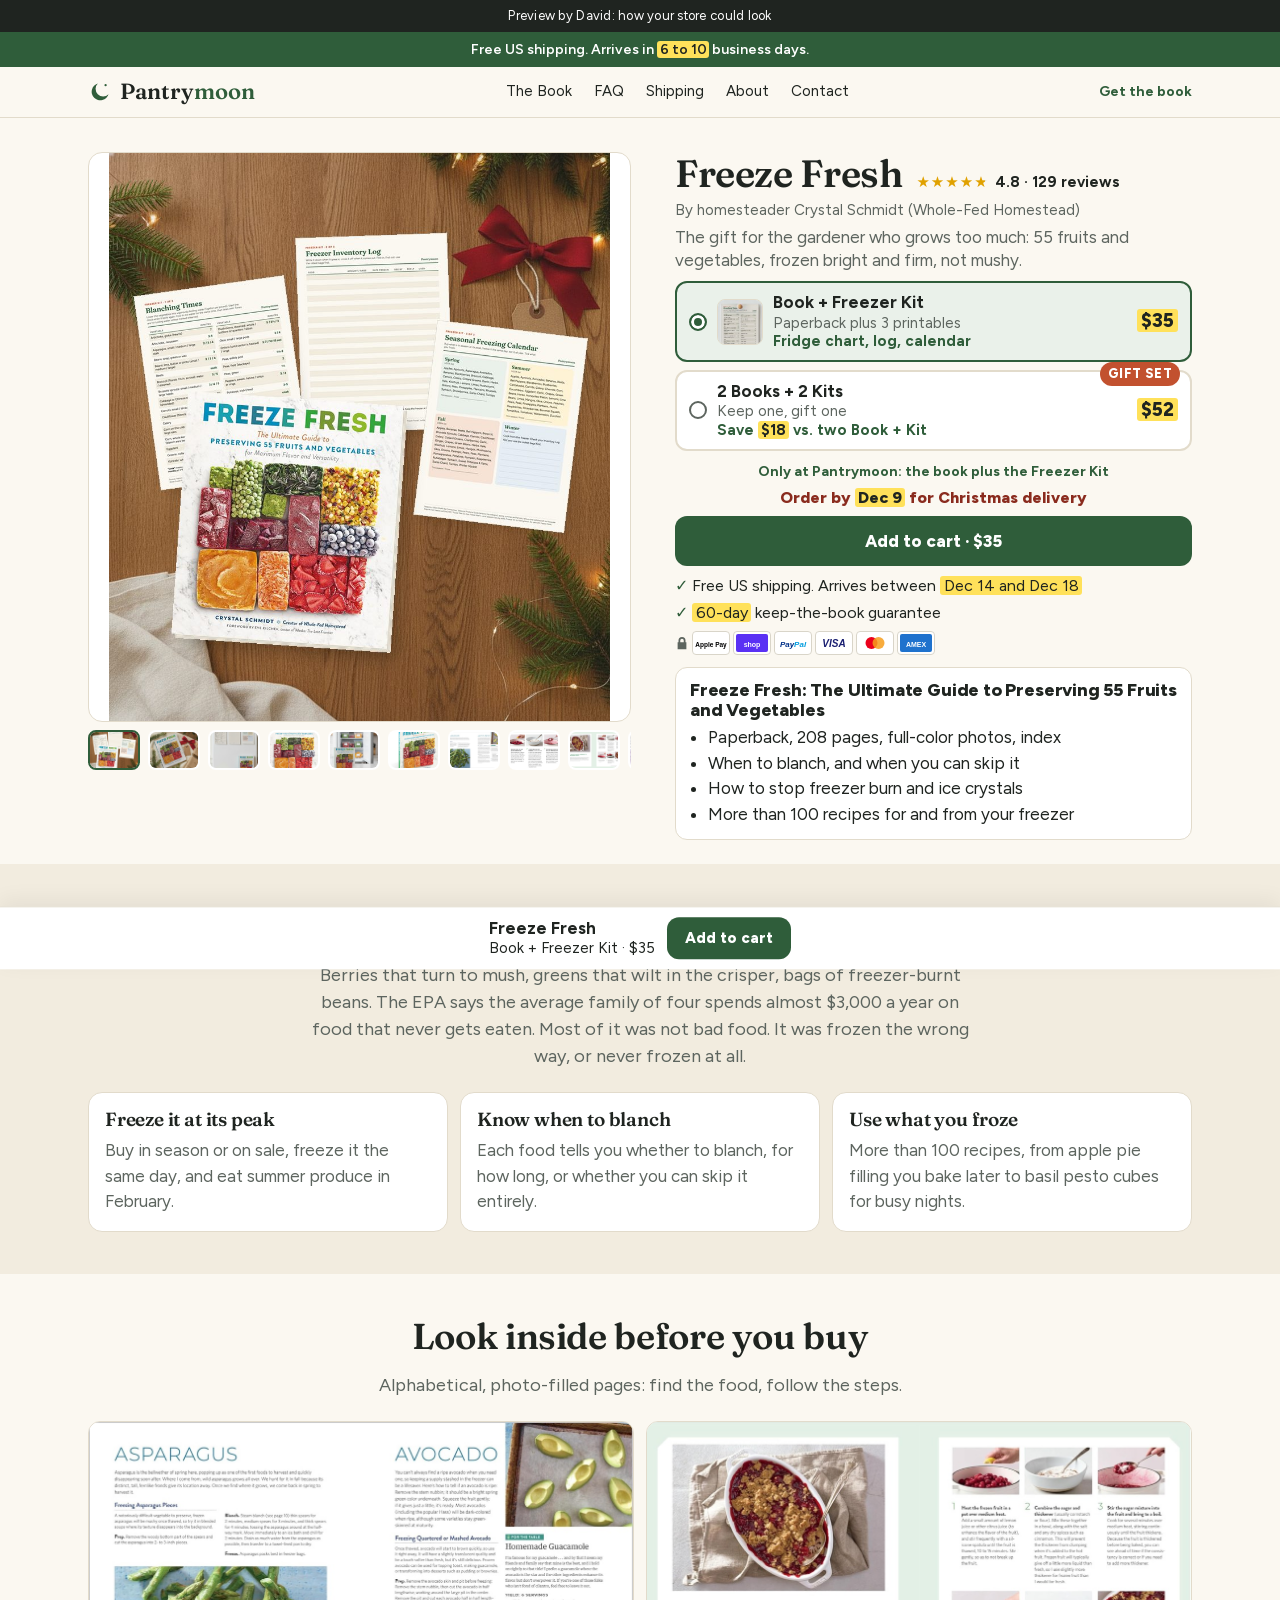
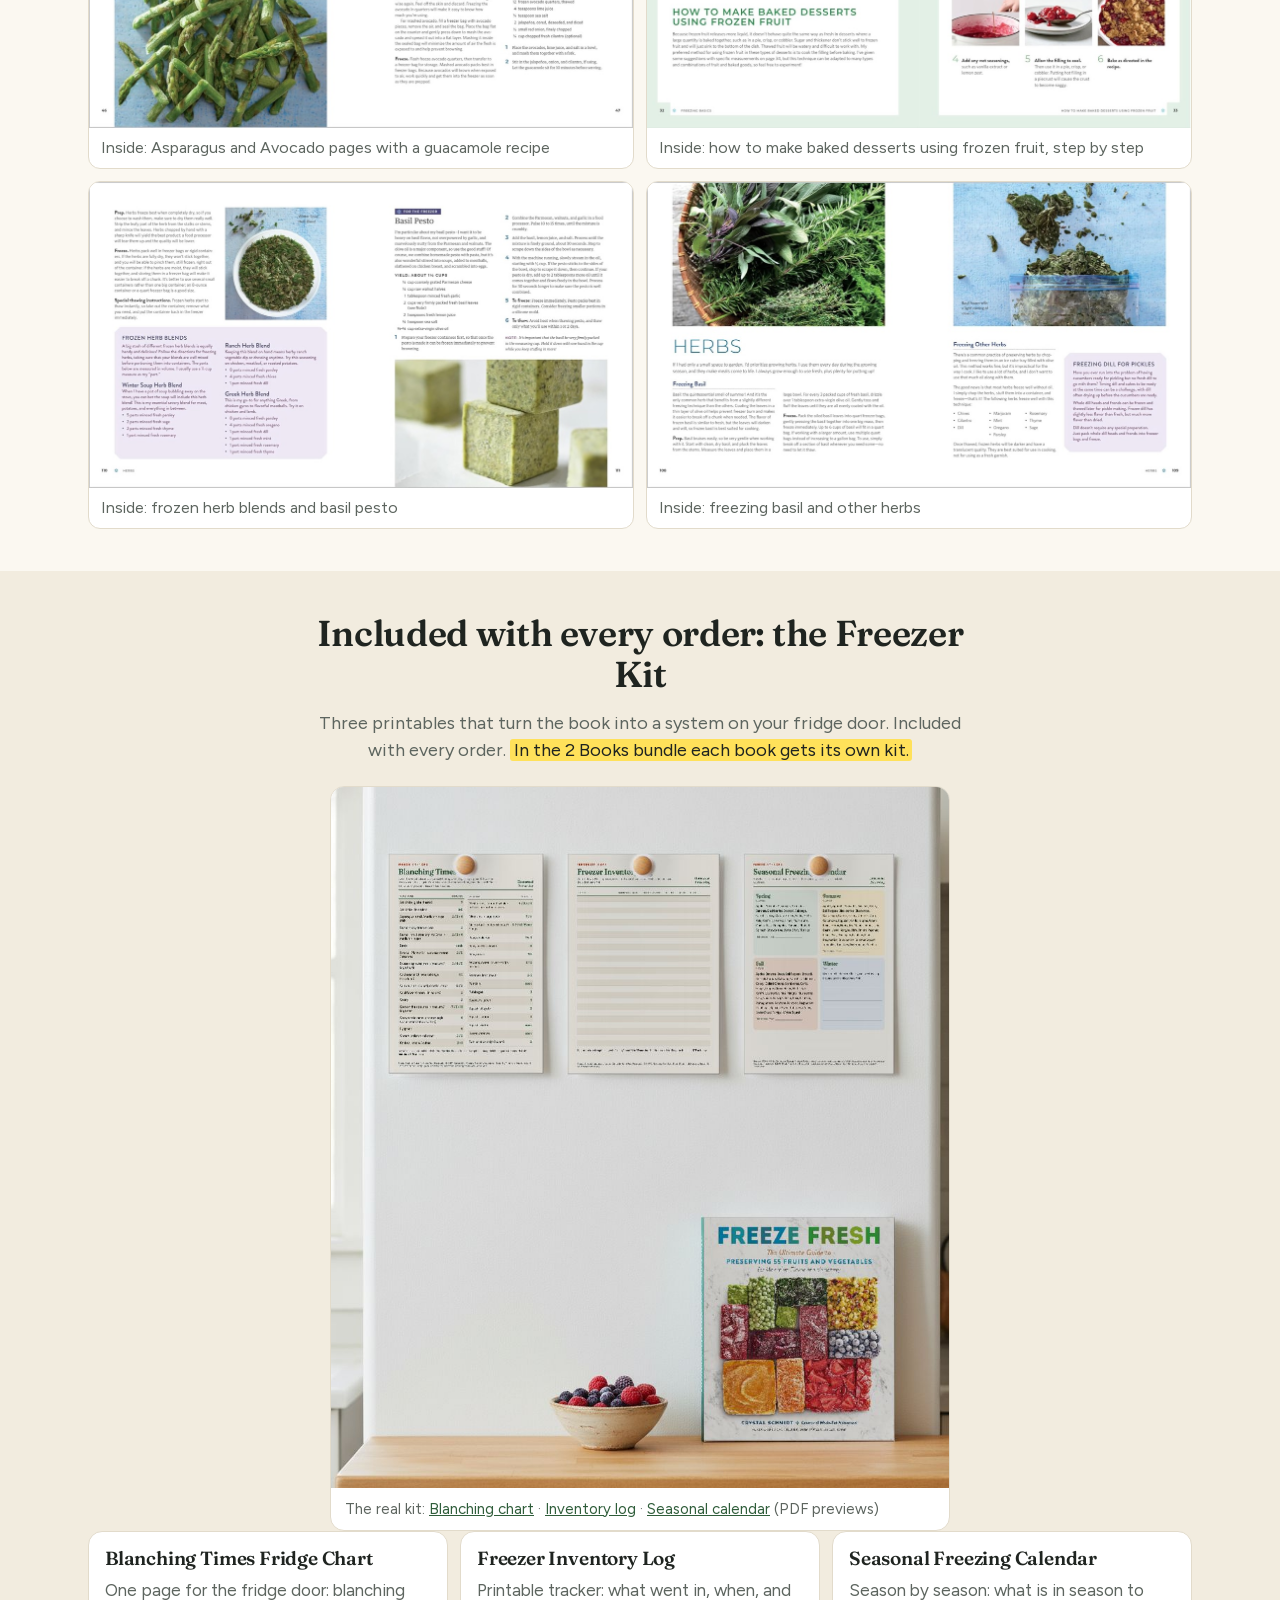
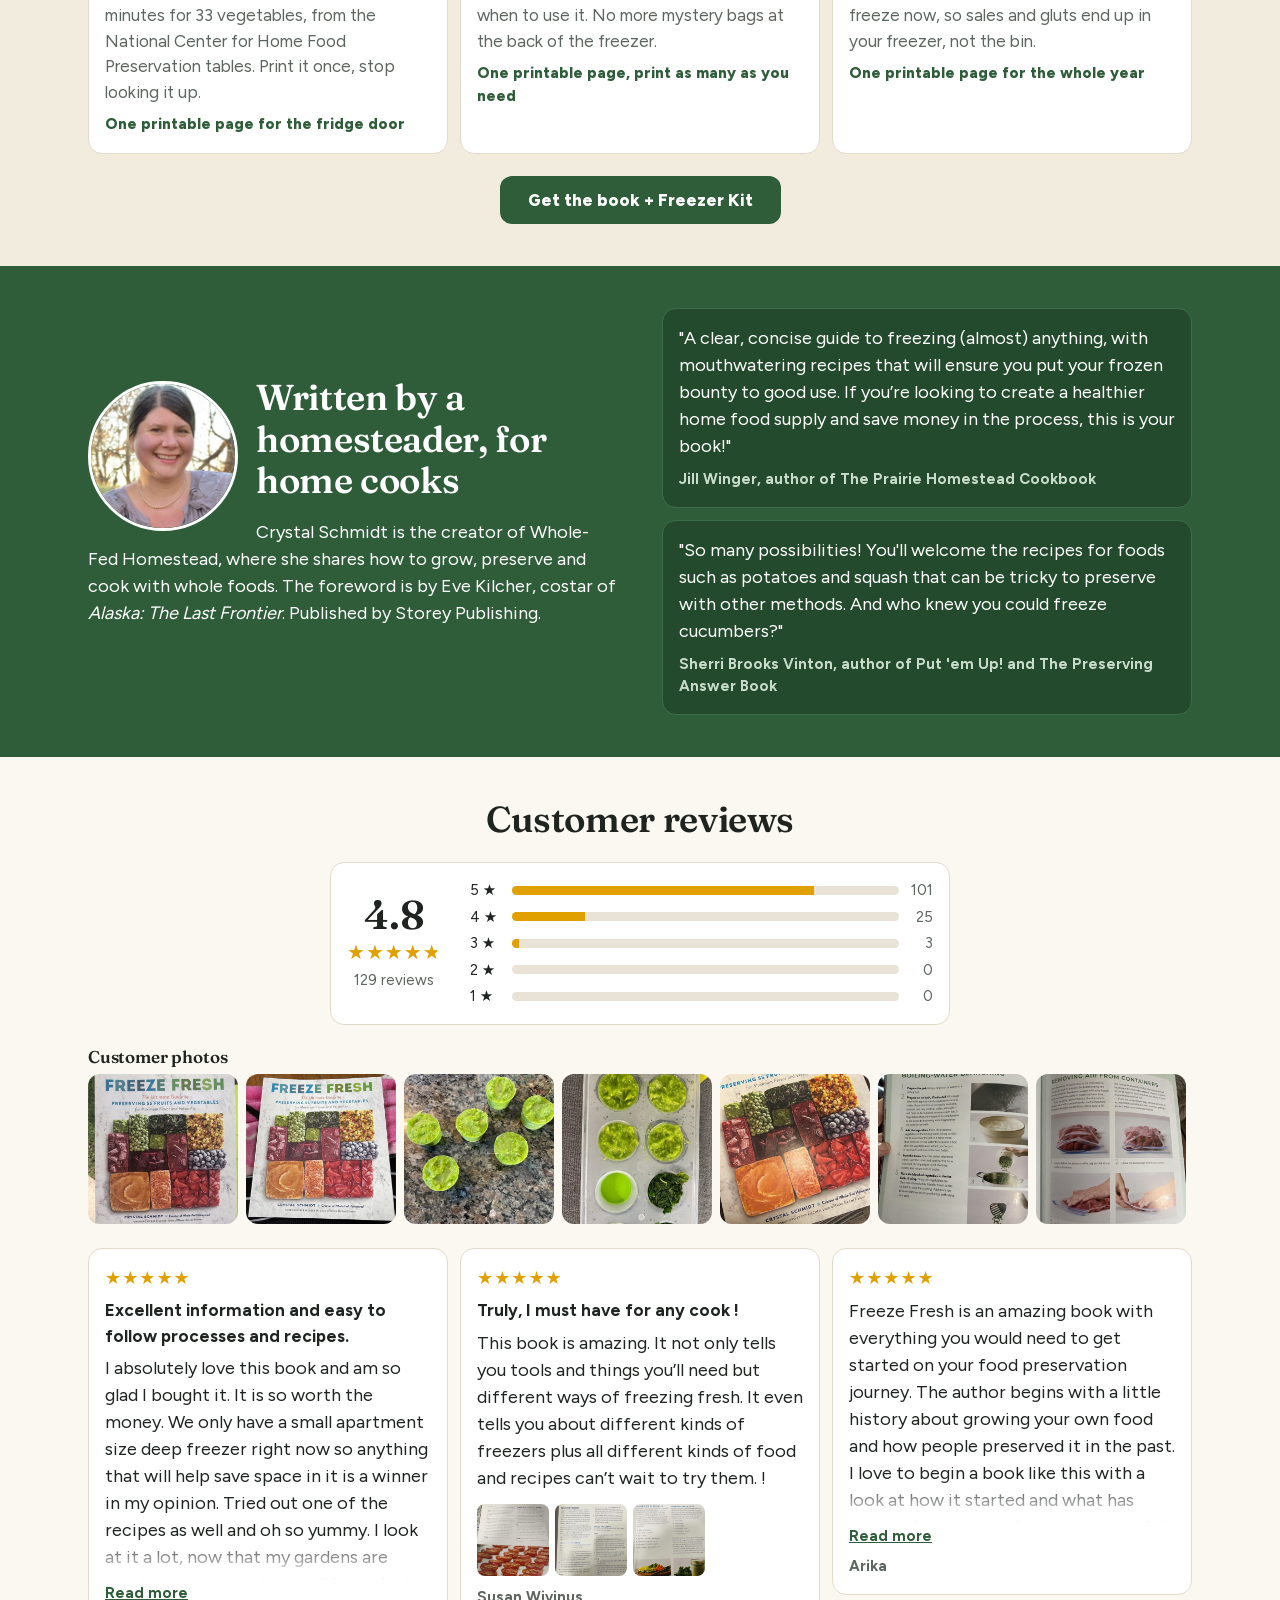
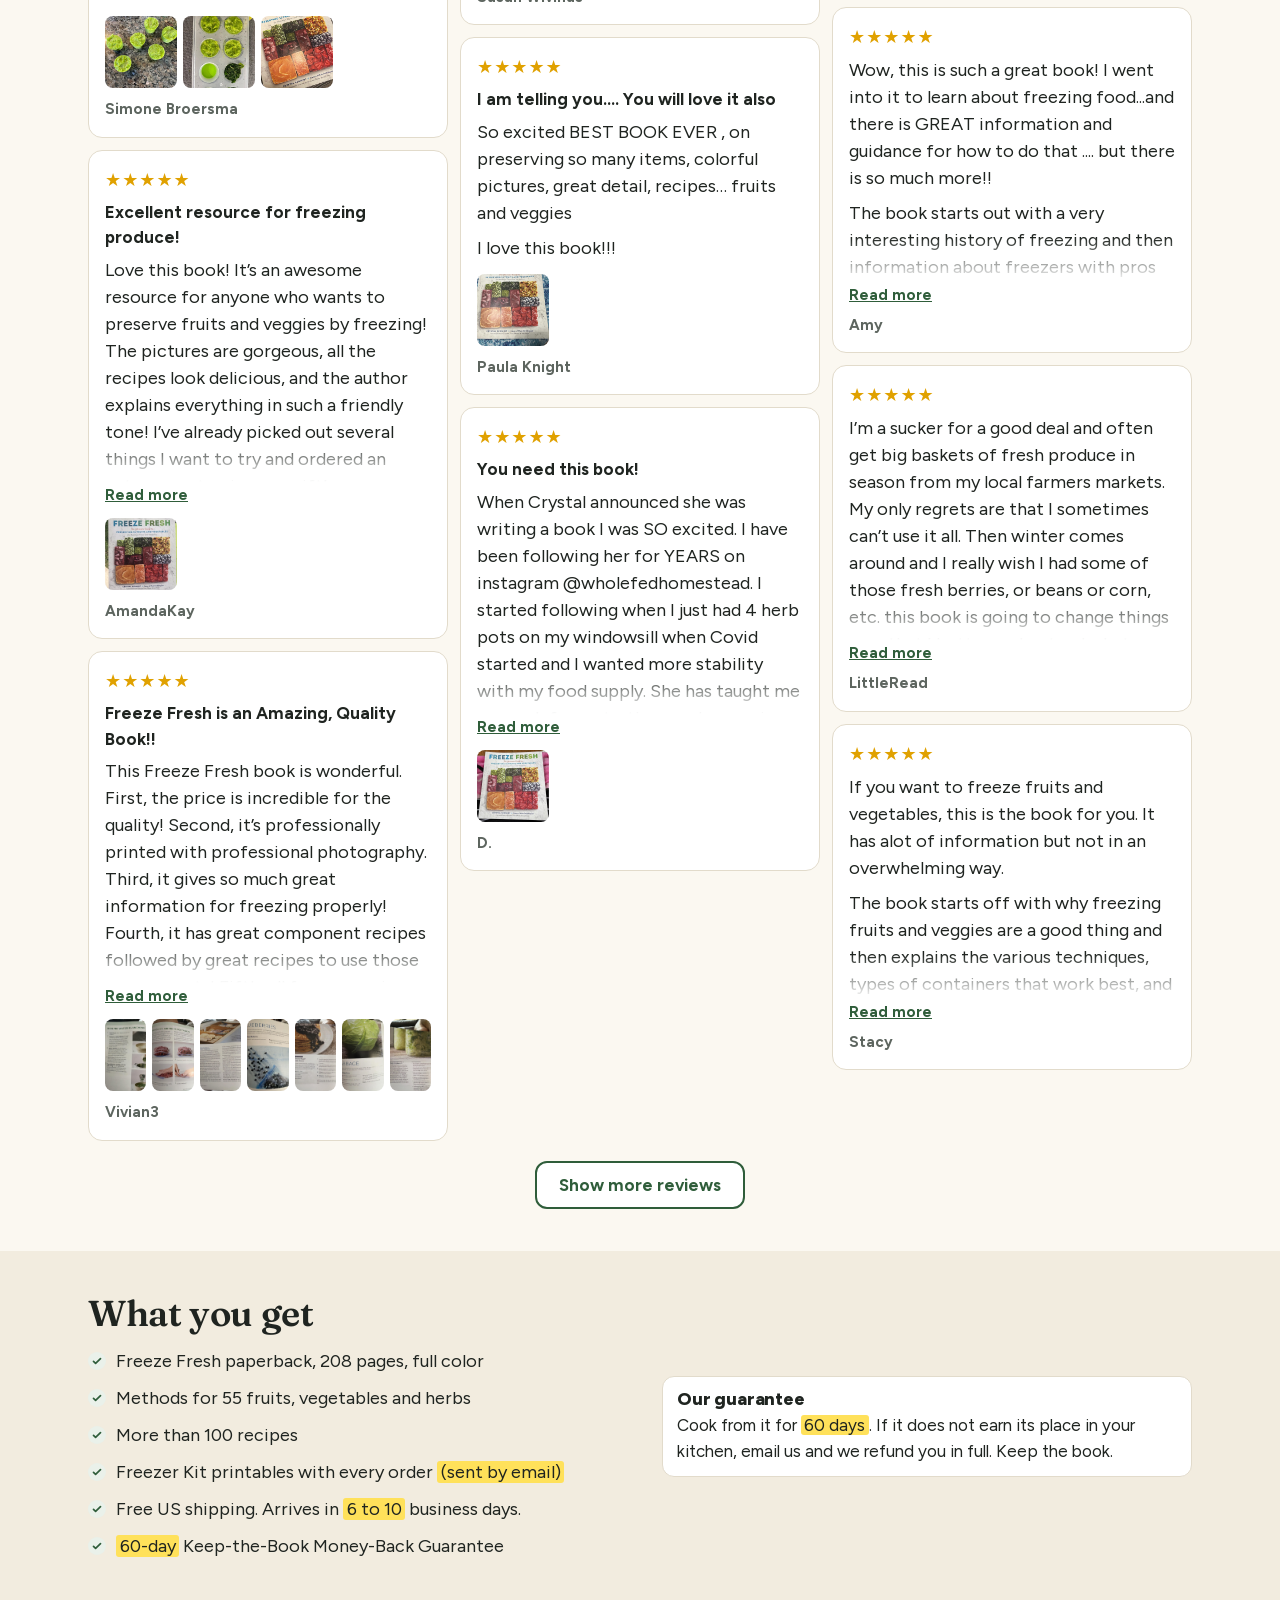
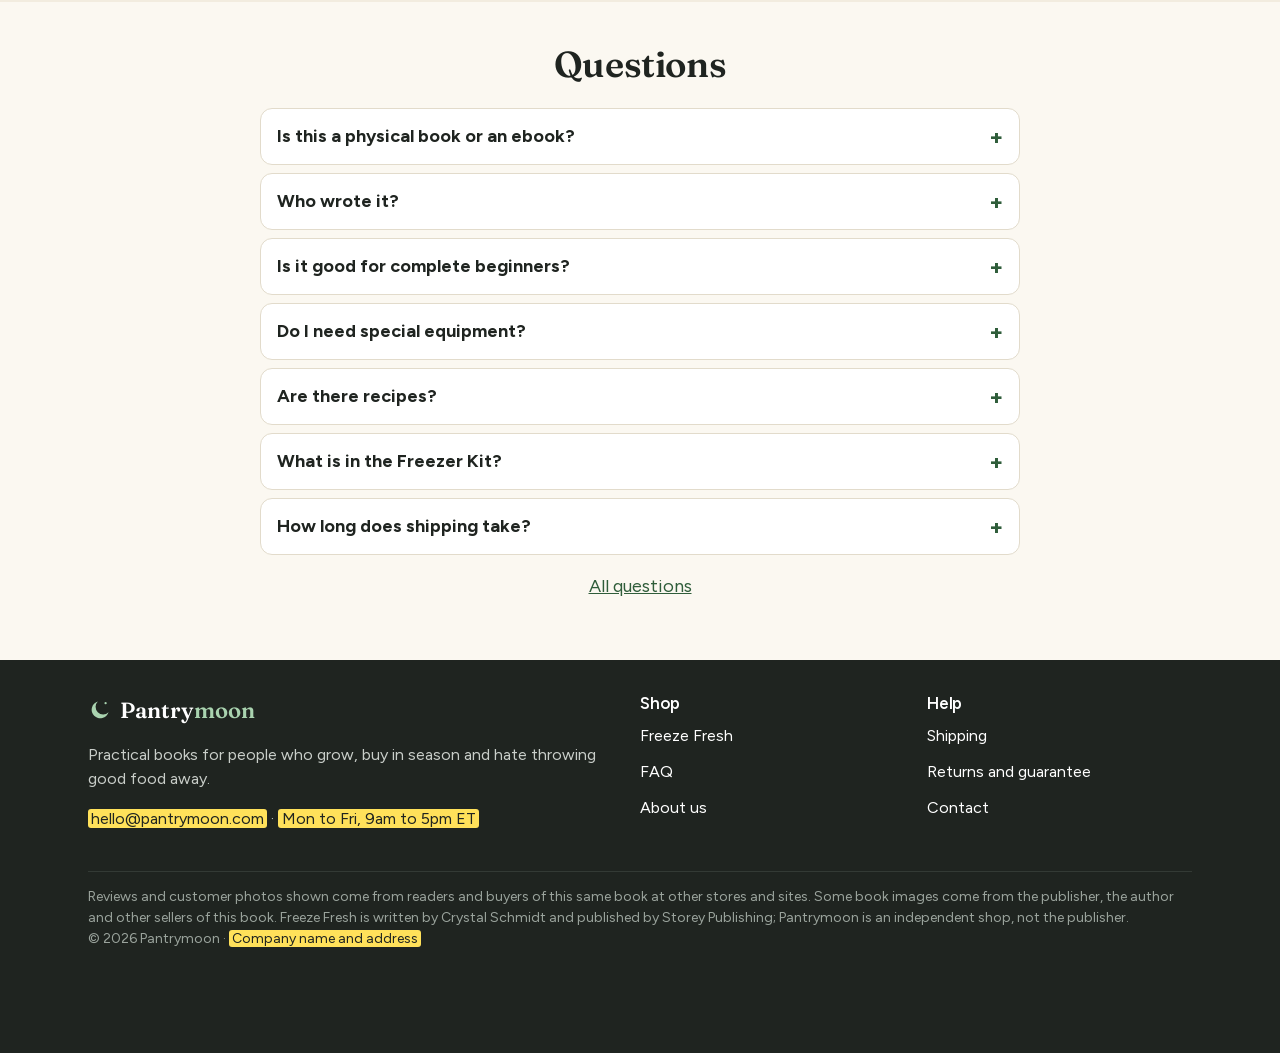
==== commit 77d15943: "Store preview pantrymoon.com: Amazon reviews, payment logos, cleanup New verified Amazon.com reviews" ====
--- a/index.html
+++ b/index.html
@@ -26,13 +26,13 @@
 </div>
 <div class="kauf">
 <div class="titelzeile"><h1 class="titel">Freeze Fresh</h1>
-<a class="sterne" href="#reviews"><span class="sterne__reihe" style="--voll:95%" aria-hidden="true">&#9733;&#9733;&#9733;&#9733;&#9733;</span> 4.7 &middot; 123 reviews</a></div>
+<a class="sterne" href="#reviews"><span class="sterne__reihe" style="--voll:95%" aria-hidden="true">&#9733;&#9733;&#9733;&#9733;&#9733;</span> 4.8 &middot; 129 reviews</a></div>
 <p class="autorin">By homesteader Crystal Schmidt (Whole-Fed Homestead)</p>
 <p class="nutzen">The gift for the gardener who grows too much: 55 fruits and vegetables, frozen bright and firm, not mushy.</p>
 <fieldset class="stufen"><legend class="nur-sr">Choose your bundle</legend>
 <label class="stufe an">
 <input type="radio" name="stufe" value="kit" checked><span class="punkt"></span><img class="stufe__bild" src="img/kit_klein.jpg" alt="" width="52" height="52">
-<span class="stufe__text"><strong>Book + Freezer Kit</strong><small>Paperback plus 3 printables</small><em class="vorteil">Includes <mark class="g">$27</mark> of printables</em></span>
+<span class="stufe__text"><strong>Book + Freezer Kit</strong><small>Paperback plus 3 printables</small><em class="vorteil">Fridge chart, log, calendar</em></span>
 <span class="stufe__preis"><mark class="g">$35</mark></span></label>
 <label class="stufe"><span class="etikett">GIFT SET</span>
 <input type="radio" name="stufe" value="zwei"><span class="punkt"></span>
@@ -43,9 +43,8 @@
 <p class="weihnacht">Order by <mark class="g">Dec 9</mark> for Christmas delivery</p>
 <a class="knopf" href="#book" data-kauf>Add to cart &middot; <span data-preis>$35</span></a>
 <p class="hinweis">This is a preview. Checkout is not connected yet.</p>
-<p class="spaeter">Black Friday price until <mark class="g">Dec 1</mark>, then <mark class="g">$45</mark> / <mark class="g">$65</mark></p>
 <div class="unterknopf"><span>Free US shipping. Arrives between <mark class="g"><span data-liefer="6-10">6 to 10 business days</span></mark></span><span><mark class="g">60-day</mark> keep-the-book guarantee</span></div>
-<div class="zahlung"><span class="zahlung__sicher" aria-label="Secure checkout" title="Secure checkout"><svg viewBox="0 0 16 16" width="14" height="14" aria-hidden="true"><path fill="currentColor" d="M4 7V5a4 4 0 0 1 8 0v2h1v8H3V7h1zm2 0h4V5a2 2 0 0 0-4 0v2z"/></svg></span><mark class="g"><span class="pille">Apple Pay</span><span class="pille">Shop Pay</span><span class="pille">PayPal</span><span class="pille">Visa</span><span class="pille">Mastercard</span><span class="pille">Amex</span></mark></div>
+<div class="zahlung"><span class="zahlung__sicher" aria-label="Secure checkout" title="Secure checkout"><svg viewBox="0 0 16 16" width="14" height="14" aria-hidden="true"><path fill="currentColor" d="M4 7V5a4 4 0 0 1 8 0v2h1v8H3V7h1zm2 0h4V5a2 2 0 0 0-4 0v2z"/></svg></span><svg viewBox="0 0 38 24" width="38" height="24" role="img" aria-label="Apple Pay"><rect x=".5" y=".5" width="37" height="23" rx="3.5" fill="#fff" stroke="#d9d5c9"/><text x="19" y="15.5" text-anchor="middle" font-family="Arial,sans-serif" font-weight="700" font-size="6.5" fill="#000">Apple Pay</text></svg><svg viewBox="0 0 38 24" width="38" height="24" role="img" aria-label="Shop Pay"><rect x=".5" y=".5" width="37" height="23" rx="3.5" fill="#fff" stroke="#d9d5c9"/><rect x="3" y="3" width="32" height="18" rx="2" fill="#5a31f4"/><text x="19" y="15.5" text-anchor="middle" font-family="Arial,sans-serif" font-weight="700" font-size="7" fill="#fff">shop</text></svg><svg viewBox="0 0 38 24" width="38" height="24" role="img" aria-label="PayPal"><rect x=".5" y=".5" width="37" height="23" rx="3.5" fill="#fff" stroke="#d9d5c9"/><text x="19" y="15.5" text-anchor="middle" font-family="Arial,sans-serif" font-weight="700" font-style="italic" font-size="8"><tspan fill="#003087">Pay</tspan><tspan fill="#009cde">Pal</tspan></text></svg><svg viewBox="0 0 38 24" width="38" height="24" role="img" aria-label="Visa"><rect x=".5" y=".5" width="37" height="23" rx="3.5" fill="#fff" stroke="#d9d5c9"/><text x="19" y="16" text-anchor="middle" font-family="Arial,sans-serif" font-weight="900" font-style="italic" font-size="10" fill="#1a1f71">VISA</text></svg><svg viewBox="0 0 38 24" width="38" height="24" role="img" aria-label="Mastercard"><rect x=".5" y=".5" width="37" height="23" rx="3.5" fill="#fff" stroke="#d9d5c9"/><circle cx="15.5" cy="12" r="6" fill="#eb001b"/><circle cx="22.5" cy="12" r="6" fill="#f79e1b" fill-opacity=".85"/></svg><svg viewBox="0 0 38 24" width="38" height="24" role="img" aria-label="American Express"><rect x=".5" y=".5" width="37" height="23" rx="3.5" fill="#fff" stroke="#d9d5c9"/><rect x="3" y="3" width="32" height="18" rx="2" fill="#1f72cd"/><text x="19" y="15.5" text-anchor="middle" font-family="Arial,sans-serif" font-weight="700" font-size="7" fill="#fff">AMEX</text></svg></div>
 <div class="box"><h3>Freeze Fresh: The Ultimate Guide to Preserving 55 Fruits and Vegetables</h3><ul><li>Paperback, 208 pages, full-color photos, index</li><li>When to blanch, and when you can skip it</li><li>How to stop freezer burn and ice crystals</li><li>More than 100 recipes for and from your freezer</li></ul></div>
 </div>
 </div></section>
@@ -65,9 +64,9 @@
 </div></section>
 
 <section class="abschnitt sand" id="kit"><div class="wrap">
-<div class="zentriert"><h2>Included with every order: the Freezer Kit</h2><p>Three printables that turn the book into a system on your fridge door. <mark class="g">Bonuses worth $27, included with every order. In the 2 Books bundle each book gets its own kit.</mark></p></div>
+<div class="zentriert"><h2>Included with every order: the Freezer Kit</h2><p>Three printables that turn the book into a system on your fridge door. Included with every order. <mark class="g">In the 2 Books bundle each book gets its own kit.</mark></p></div>
 <figure class="kitbild"><img src="img/kit.jpg" alt="The three Freezer Kit printables on a fridge door, next to the book" loading="lazy" width="882" height="1000"><figcaption>The real kit: <a href="kit/blanching-times-fridge-chart.pdf">Blanching chart</a> &middot; <a href="kit/freezer-inventory-log.pdf">Inventory log</a> &middot; <a href="kit/seasonal-freezing-calendar.pdf">Seasonal calendar</a> (PDF previews)</figcaption></figure>
-<div class="karten"><div class="karte"><h3>Blanching Times Fridge Chart</h3><p>One page for the fridge door: blanching minutes for 33 vegetables, from the National Center for Home Food Preservation tables. Print it once, stop looking it up.</p><span class="wert"><mark class="g">$9 value</mark></span></div><div class="karte"><h3>Freezer Inventory Log</h3><p>Printable tracker: what went in, when, and when to use it. No more mystery bags at the back of the freezer.</p><span class="wert"><mark class="g">$9 value</mark></span></div><div class="karte"><h3>Seasonal Freezing Calendar</h3><p>Season by season: what is in season to freeze now, so sales and gluts end up in your freezer, not the bin.</p><span class="wert"><mark class="g">$9 value</mark></span></div></div>
+<div class="karten"><div class="karte"><h3>Blanching Times Fridge Chart</h3><p>One page for the fridge door: blanching minutes for 33 vegetables, from the National Center for Home Food Preservation tables. Print it once, stop looking it up.</p><span class="wert">One printable page for the fridge door</span></div><div class="karte"><h3>Freezer Inventory Log</h3><p>Printable tracker: what went in, when, and when to use it. No more mystery bags at the back of the freezer.</p><span class="wert">One printable page, print as many as you need</span></div><div class="karte"><h3>Seasonal Freezing Calendar</h3><p>Season by season: what is in season to freeze now, so sales and gluts end up in your freezer, not the bin.</p><span class="wert">One printable page for the whole year</span></div></div>
 <p style="text-align:center;margin:22px 0 0"><a class="knopf" style="display:inline-block;width:auto;padding:14px 28px" href="#book">Get the book + Freezer Kit</a></p>
 </div></section>
 
@@ -81,11 +80,11 @@
 
 <section class="abschnitt" id="reviews"><div class="wrap">
 <div class="zentriert"><h2>Customer reviews</h2></div>
-<div class="vt"><div class="vt__schnitt"><strong>4.7</strong><span class="sterne__reihe" style="--voll:95%" aria-hidden="true">&#9733;&#9733;&#9733;&#9733;&#9733;</span><span>123 reviews</span></div><div class="vt__liste"><div class="vt__zeile"><span>5 &#9733;</span><span class="vt__balken"><i style="width:77%"></i></span><span>95</span></div><div class="vt__zeile"><span>4 &#9733;</span><span class="vt__balken"><i style="width:20%"></i></span><span>25</span></div><div class="vt__zeile"><span>3 &#9733;</span><span class="vt__balken"><i style="width:2%"></i></span><span>3</span></div><div class="vt__zeile"><span>2 &#9733;</span><span class="vt__balken"><i style="width:0%"></i></span><span>0</span></div><div class="vt__zeile"><span>1 &#9733;</span><span class="vt__balken"><i style="width:0%"></i></span><span>0</span></div></div></div>
+<div class="vt"><div class="vt__schnitt"><strong>4.8</strong><span class="sterne__reihe" style="--voll:95%" aria-hidden="true">&#9733;&#9733;&#9733;&#9733;&#9733;</span><span>129 reviews</span></div><div class="vt__liste"><div class="vt__zeile"><span>5 &#9733;</span><span class="vt__balken"><i style="width:78%"></i></span><span>101</span></div><div class="vt__zeile"><span>4 &#9733;</span><span class="vt__balken"><i style="width:19%"></i></span><span>25</span></div><div class="vt__zeile"><span>3 &#9733;</span><span class="vt__balken"><i style="width:2%"></i></span><span>3</span></div><div class="vt__zeile"><span>2 &#9733;</span><span class="vt__balken"><i style="width:0%"></i></span><span>0</span></div><div class="vt__zeile"><span>1 &#9733;</span><span class="vt__balken"><i style="width:0%"></i></span><span>0</span></div></div></div>
 <h3 class="kfotos__titel">Customer photos</h3>
-<div class="kfotos" aria-label="Customer photos"><a href="img/kunden/t2.jpg" target="_blank" rel="noopener"><img src="img/kunden/t2.jpg" alt="Customer photo" loading="lazy" width="150" height="150"></a><a href="img/kunden/t1.jpg" target="_blank" rel="noopener"><img src="img/kunden/t1.jpg" alt="Customer photo" loading="lazy" width="150" height="150"></a><a href="img/kunden/a1.jpg" target="_blank" rel="noopener"><img src="img/kunden/a1.jpg" alt="Customer photo" loading="lazy" width="150" height="150"></a><a href="img/kunden/a2.jpg" target="_blank" rel="noopener"><img src="img/kunden/a2.jpg" alt="Customer photo" loading="lazy" width="150" height="150"></a><a href="img/kunden/a3.jpg" target="_blank" rel="noopener"><img src="img/kunden/a3.jpg" alt="Customer photo" loading="lazy" width="150" height="150"></a></div>
-<div class="stimmen"><blockquote class="zitat"><span class="sterne__reihe" aria-label="5 out of 5 stars">&#9733;&#9733;&#9733;&#9733;&#9733;<span class="leer"></span></span><strong class="zitat__titel">Excellent information and easy to follow processes and recipes.</strong><div class="zitat__text"><p>I absolutely love this book and am so glad I bought it. It is so worth the money. We only have a small apartment size deep freezer right now so anything that will help save space in it is a winner in my opinion. Tried out one of the recipes as well and oh so yummy. I look at it a lot, now that my gardens are producing an abundance of food. And wild fruits are in season as well. So worth it. Cost didn’t matter. I had to have this book.</p></div><div class="zitat__fotos"><a href="img/kunden/a1.jpg" target="_blank" rel="noopener"><img src="img/kunden/a1.jpg" alt="Customer photo" loading="lazy" width="72" height="72"></a><a href="img/kunden/a2.jpg" target="_blank" rel="noopener"><img src="img/kunden/a2.jpg" alt="Customer photo" loading="lazy" width="72" height="72"></a><a href="img/kunden/a3.jpg" target="_blank" rel="noopener"><img src="img/kunden/a3.jpg" alt="Customer photo" loading="lazy" width="72" height="72"></a></div><cite>Simone Broersma</cite></blockquote><blockquote class="zitat"><span class="sterne__reihe" aria-label="5 out of 5 stars">&#9733;&#9733;&#9733;&#9733;&#9733;<span class="leer"></span></span><strong class="zitat__titel">Excellent resource for freezing produce!</strong><div class="zitat__text"><p>Love this book! It’s an awesome resource for anyone who wants to preserve fruits and veggies by freezing! The pictures are gorgeous, all the recipes look delicious, and the author explains everything in such a friendly tone! I’ve already picked out several things I want to try and ordered an extra copy to give as a gift!</p></div><div class="zitat__fotos"><a href="img/kunden/t2.jpg" target="_blank" rel="noopener"><img src="img/kunden/t2.jpg" alt="Customer photo" loading="lazy" width="72" height="72"></a></div><cite>AmandaKay</cite></blockquote><blockquote class="zitat"><span class="sterne__reihe" aria-label="5 out of 5 stars">&#9733;&#9733;&#9733;&#9733;&#9733;<span class="leer"></span></span><strong class="zitat__titel">You need this book!</strong><div class="zitat__text"><p>When Crystal announced she was writing a book I was SO excited. I have been following her for YEARS on instagram @wholefedhomestead. I started following when I just had 4 herb pots on my windowsill when Covid started and I wanted more stability with my food supply. She has taught me so much from starting seeds, growing my produce, fighting plant pest and disease, to preserving even before this book. I knew that this book would be a wealth of information, coming from her! This book literally covers something that no other preservation book covers. Freezing your produce, the best way to freeze it, and the best way to cook using those foods once they have been frozen, as all goods do change once frozen in some way or another. When I got the book in the mail I took a moment to flip through it and OMG. The pictures. I mean if I had not followed along her book journey on instagram to know this was all her food frozen, I would have thought it was photoshopped. Nothing I have frozen has even come out looking this beautiful. I started reading it and sure enough, it is just full of invaluable information. I skipped a little bit to make the blueberry maple pancake sauce and OMG. It did not disappoint. We have workers at the house I fed pancakes with the blueberry maple sauce this morning and they all loved it too. This book would be great for a beginner preserver who is too intimidated to pressure can! I even bought an extra to send to my friend! I can not wait to continue to read, gain more knowledge from, and eat more delicious recipes from this book. If your on the edge about buying this book, press that “buy now” button. I promise you won’t regret it!</p></div><div class="zitat__fotos"><a href="img/kunden/t1.jpg" target="_blank" rel="noopener"><img src="img/kunden/t1.jpg" alt="Customer photo" loading="lazy" width="72" height="72"></a></div><cite>D.</cite></blockquote><blockquote class="zitat"><span class="sterne__reihe" aria-label="5 out of 5 stars">&#9733;&#9733;&#9733;&#9733;&#9733;<span class="leer"></span></span><div class="zitat__text"><p>Freeze Fresh is an amazing book with everything you would need to get started on your food preservation journey. The author begins with a little history about growing your own food and how people preserved it in the past. I love to begin a book like this with a look at how it started and what has changed since, it makes me so grateful for modern practices! In the first half of the book we find different techniques showing how to freeze food for the best quality when defrosted. So much detailed information is shared on how to prevent freezer burn, what containers to use, helpful tools that will make the process easier for you. I learned SO much in these sections and the information was presented in a way that was not overwhelming and it was very easy to understand. I can’t wait to put what I have learned to use. </p><p>Once we get through all the tools/techniques, there is the section on “Freezing Produce From A-Z” which literally walks you through how to freeze every kind of produce you can imagine in multiple ways. This is a complete game changer for me! I have never even thought about trying some of the options our author gives us in this book. We then get to the last section of the book which is recipes that can be frozen, and they all look delicious!</p><p>What I appreciated most about this book is that the information is given in a way that is not overwhelming, it&#x27;s exciting and organized, and makes me really believe I will be able to do all the things listed in this book. I am so excited to try out some of these new techniques I have read about. There are pictures all throughout the book that make it colorful and lively, and break up reading so much text. The pictures also provide an example of what the author is teaching in that section. </p><p>What a wonderful resource to anyone who is lucky enough to pick up this book, I will be buying some for friends and family as I know anyone who receives it will enjoy it!</p></div><cite>Arika</cite></blockquote><blockquote class="zitat"><span class="sterne__reihe" aria-label="5 out of 5 stars">&#9733;&#9733;&#9733;&#9733;&#9733;<span class="leer"></span></span><div class="zitat__text"><p>Wow, this is such a great book! I went into it to learn about freezing food...and there is GREAT information and guidance for how to do that .... but there is so much more!!</p><p>The book starts out with a very interesting history of freezing and then information about freezers with pros and cons. A lot of well researched information is explained that many people may not know. After that, the food section begins where the reader learns about choosing the ripest foods, how to prep the food for freezing, and then some fantastic recipes to use up the frozen foods. </p><p>It&#x27;s obvious that the author has a lot of personal knowledge and experience in the kitchen, as well as the garden. There is some guidance on making many recipes gluten-free, along with substitutions for other variations on the original recipe. Very well thought out and accurate with recipes that are easy to follow and include needed guidance for those not overly experienced with cooking/baking.</p><p>I thoroughly enjoyed Fresh Freeze and recommend it for people looking for freezer information, but also great recipes.</p></div><cite>Amy</cite></blockquote><blockquote class="zitat"><span class="sterne__reihe" aria-label="5 out of 5 stars">&#9733;&#9733;&#9733;&#9733;&#9733;<span class="leer"></span></span><div class="zitat__text"><p>I’m a sucker for a good deal and often get big baskets of fresh produce in season from my local farmers markets. My only regrets are that I sometimes can’t use it all. Then winter comes around and I really wish I had some of those fresh berries, or beans or corn, etc. this book is going to change things now that I better understand what freezes well, what may be better cooked vs just frozen for later, and just how to perfectly prep it for a winter treat. </p><p>The author provides great detail in her instructions along with plenty of pictures. In some of them, I felt like I was seeing my Grammy’s containers from her freezer…what great memories they invoked. I’m going to be ready for Summer’s bounty this year and my family will reap the rewards right along with me. I highly recommend this book for anyone interested in doing the same. It’s a great resource!</p></div><cite>LittleRead</cite></blockquote><blockquote class="zitat"><span class="sterne__reihe" aria-label="5 out of 5 stars">&#9733;&#9733;&#9733;&#9733;&#9733;<span class="leer"></span></span><strong class="zitat__titel">Freeze Fresh is an Amazing, Quality Book!!</strong><div class="zitat__text"><p>This Freeze Fresh book is wonderful. First, the price is incredible for the quality! Second, it’s professionally printed with professional photography. Third, it gives so much great information for freezing properly! Fourth, it has great component recipes followed by great recipes to use those components! Fifth, all freezer recipes are in alphabetical order by the name of the fruit or vegetable so it’s easy to find the freezer recipes for say, potatoes and look up meal recipes for the potatoes. Couldn’t be better organized for easy use.</p><p>There is so much great information, component recipes and dinner recipes to use those components! Best cookbook I’ve received in a long time. I’ve returned many for poor quality. This is a keeper all the way. I will be ordering more books by Crystal Schmidt for sure. Very happy!</p></div><cite>Vivian3</cite></blockquote><blockquote class="zitat"><span class="sterne__reihe" aria-label="5 out of 5 stars">&#9733;&#9733;&#9733;&#9733;&#9733;<span class="leer"></span></span><div class="zitat__text"><p>If you want to freeze fruits and vegetables, this is the book for you. It has alot of information but not in an overwhelming way. </p><p>The book starts off with why freezing fruits and veggies are a good thing and then explains the various techniques, types of containers that work best, and other supplies you may need. Then it lists the fruits/veggies from A to Z instructing you how to prep, freeze, and if there are any special thawing instructions. There are also some recipes to make with the frozen ingredients. My personal favorite was the Banana Cake with Brown Sugar Frosting. It was so good and didn&#x27;t last long. I also learned you can freeze lemon zest which means I don&#x27;t have to waste part of the lemon when I just need the juice so there&#x27;s less waste.</p></div><cite>Stacy</cite></blockquote><blockquote class="zitat"><span class="sterne__reihe" aria-label="5 out of 5 stars">&#9733;&#9733;&#9733;&#9733;&#9733;<span class="leer"></span></span><div class="zitat__text"><p>Where has this book been all my life?? Seriously. Cooking for one is a constant race against the clock (and the mush) when it comes to produce and I have never really learned how best to freeze excess produce or how to prep and freeze it for later use. I&#x27;ve tried with varying degrees of failure, but Freeze Fresh offers simple-to-follow instructions on how to prep and freeze dozens of fruits and vegetables, as well as recipes for both fresh meals as well as items such as sauces and pickled vegetables to freeze. I feel like for some people the methods in this book will seem like common sense, but if that&#x27;s not you, you just might find a few useful gems in here! This is definitely a useful book for anyone who wants to reduce their produce waste.</p></div><cite>Stephanie</cite></blockquote><blockquote class="zitat"><span class="sterne__reihe" aria-label="5 out of 5 stars">&#9733;&#9733;&#9733;&#9733;&#9733;<span class="leer"></span></span><strong class="zitat__titel">Very useful, well done, nice photos</strong><div class="zitat__text"><p>I used this book a lot during the summer to process vegetables from the garden. In previous years, I canned more but this year, I wanted to preserve my vegetables an easier way because I don’t have batches big enough to be worth canning. The book is well done, good pictures which I like in a recipe book, and covers pretty much all the veggies that I grow. I found the book very useful in doing it right in order to preserve taste and nutritional value. I also appreciate some of the recipes. I grew red cabbage for the first time this year and very much enjoyed the sweet and sour cabbage recipe she included in the book. I plan to make more with the red cabbage that I still have in the garden.</p></div><cite>D.M.</cite></blockquote></div>
-<p class="mehr"><button type="button" class="mehr__knopf" data-mehr data-rest="113">Show more reviews</button></p>
+<div class="kfotos" aria-label="Customer photos"><a href="img/kunden/t2.jpg" target="_blank" rel="noopener"><img src="img/kunden/t2.jpg" alt="Customer photo" loading="lazy" width="150" height="150"></a><a href="img/kunden/t1.jpg" target="_blank" rel="noopener"><img src="img/kunden/t1.jpg" alt="Customer photo" loading="lazy" width="150" height="150"></a><a href="img/kunden/a1.jpg" target="_blank" rel="noopener"><img src="img/kunden/a1.jpg" alt="Customer photo" loading="lazy" width="150" height="150"></a><a href="img/kunden/a2.jpg" target="_blank" rel="noopener"><img src="img/kunden/a2.jpg" alt="Customer photo" loading="lazy" width="150" height="150"></a><a href="img/kunden/a3.jpg" target="_blank" rel="noopener"><img src="img/kunden/a3.jpg" alt="Customer photo" loading="lazy" width="150" height="150"></a><a href="img/kunden/a4.jpg" target="_blank" rel="noopener"><img src="img/kunden/a4.jpg" alt="Customer photo" loading="lazy" width="150" height="150"></a><a href="img/kunden/a5.jpg" target="_blank" rel="noopener"><img src="img/kunden/a5.jpg" alt="Customer photo" loading="lazy" width="150" height="150"></a><a href="img/kunden/a6.jpg" target="_blank" rel="noopener"><img src="img/kunden/a6.jpg" alt="Customer photo" loading="lazy" width="150" height="150"></a><a href="img/kunden/a7.jpg" target="_blank" rel="noopener"><img src="img/kunden/a7.jpg" alt="Customer photo" loading="lazy" width="150" height="150"></a><a href="img/kunden/a8.jpg" target="_blank" rel="noopener"><img src="img/kunden/a8.jpg" alt="Customer photo" loading="lazy" width="150" height="150"></a><a href="img/kunden/a9.jpg" target="_blank" rel="noopener"><img src="img/kunden/a9.jpg" alt="Customer photo" loading="lazy" width="150" height="150"></a><a href="img/kunden/a10.jpg" target="_blank" rel="noopener"><img src="img/kunden/a10.jpg" alt="Customer photo" loading="lazy" width="150" height="150"></a><a href="img/kunden/a11.jpg" target="_blank" rel="noopener"><img src="img/kunden/a11.jpg" alt="Customer photo" loading="lazy" width="150" height="150"></a><a href="img/kunden/a12.jpg" target="_blank" rel="noopener"><img src="img/kunden/a12.jpg" alt="Customer photo" loading="lazy" width="150" height="150"></a><a href="img/kunden/a13.jpg" target="_blank" rel="noopener"><img src="img/kunden/a13.jpg" alt="Customer photo" loading="lazy" width="150" height="150"></a><a href="img/kunden/a14.jpg" target="_blank" rel="noopener"><img src="img/kunden/a14.jpg" alt="Customer photo" loading="lazy" width="150" height="150"></a></div>
+<div class="stimmen"><blockquote class="zitat"><span class="sterne__reihe" aria-label="5 out of 5 stars">&#9733;&#9733;&#9733;&#9733;&#9733;<span class="leer"></span></span><strong class="zitat__titel">Excellent information and easy to follow processes and recipes.</strong><div class="zitat__text"><p>I absolutely love this book and am so glad I bought it. It is so worth the money. We only have a small apartment size deep freezer right now so anything that will help save space in it is a winner in my opinion. Tried out one of the recipes as well and oh so yummy. I look at it a lot, now that my gardens are producing an abundance of food. And wild fruits are in season as well. So worth it. Cost didn’t matter. I had to have this book.</p></div><div class="zitat__fotos"><a href="img/kunden/a1.jpg" target="_blank" rel="noopener"><img src="img/kunden/a1.jpg" alt="Customer photo" loading="lazy" width="72" height="72"></a><a href="img/kunden/a2.jpg" target="_blank" rel="noopener"><img src="img/kunden/a2.jpg" alt="Customer photo" loading="lazy" width="72" height="72"></a><a href="img/kunden/a3.jpg" target="_blank" rel="noopener"><img src="img/kunden/a3.jpg" alt="Customer photo" loading="lazy" width="72" height="72"></a></div><cite>Simone Broersma</cite></blockquote><blockquote class="zitat"><span class="sterne__reihe" aria-label="5 out of 5 stars">&#9733;&#9733;&#9733;&#9733;&#9733;<span class="leer"></span></span><strong class="zitat__titel">Excellent resource for freezing produce!</strong><div class="zitat__text"><p>Love this book! It’s an awesome resource for anyone who wants to preserve fruits and veggies by freezing! The pictures are gorgeous, all the recipes look delicious, and the author explains everything in such a friendly tone! I’ve already picked out several things I want to try and ordered an extra copy to give as a gift!</p></div><div class="zitat__fotos"><a href="img/kunden/t2.jpg" target="_blank" rel="noopener"><img src="img/kunden/t2.jpg" alt="Customer photo" loading="lazy" width="72" height="72"></a></div><cite>AmandaKay</cite></blockquote><blockquote class="zitat"><span class="sterne__reihe" aria-label="5 out of 5 stars">&#9733;&#9733;&#9733;&#9733;&#9733;<span class="leer"></span></span><strong class="zitat__titel">Freeze Fresh is an Amazing, Quality Book!!</strong><div class="zitat__text"><p>This Freeze Fresh book is wonderful. First, the price is incredible for the quality! Second, it’s professionally printed with professional photography. Third, it gives so much great information for freezing properly! Fourth, it has great component recipes followed by great recipes to use those components! Fifth, all freezer recipes are in alphabetical order by the name of the fruit or vegetable so it’s easy to find the freezer recipes for say, potatoes and look up meal recipes for the potatoes. Couldn’t be better organized for easy use.</p><p>There is so much great information, component recipes and dinner recipes to use those components! Best cookbook I’ve received in a long time. I’ve returned many for poor quality. This is a keeper all the way. I will be ordering more books by Crystal Schmidt for sure. Very happy!</p></div><div class="zitat__fotos"><a href="img/kunden/a4.jpg" target="_blank" rel="noopener"><img src="img/kunden/a4.jpg" alt="Customer photo" loading="lazy" width="72" height="72"></a><a href="img/kunden/a5.jpg" target="_blank" rel="noopener"><img src="img/kunden/a5.jpg" alt="Customer photo" loading="lazy" width="72" height="72"></a><a href="img/kunden/a6.jpg" target="_blank" rel="noopener"><img src="img/kunden/a6.jpg" alt="Customer photo" loading="lazy" width="72" height="72"></a><a href="img/kunden/a7.jpg" target="_blank" rel="noopener"><img src="img/kunden/a7.jpg" alt="Customer photo" loading="lazy" width="72" height="72"></a><a href="img/kunden/a8.jpg" target="_blank" rel="noopener"><img src="img/kunden/a8.jpg" alt="Customer photo" loading="lazy" width="72" height="72"></a><a href="img/kunden/a9.jpg" target="_blank" rel="noopener"><img src="img/kunden/a9.jpg" alt="Customer photo" loading="lazy" width="72" height="72"></a><a href="img/kunden/a10.jpg" target="_blank" rel="noopener"><img src="img/kunden/a10.jpg" alt="Customer photo" loading="lazy" width="72" height="72"></a></div><cite>Vivian3</cite></blockquote><blockquote class="zitat"><span class="sterne__reihe" aria-label="5 out of 5 stars">&#9733;&#9733;&#9733;&#9733;&#9733;<span class="leer"></span></span><strong class="zitat__titel">Truly, I must have for any cook !</strong><div class="zitat__text"><p>This book is amazing. It not only tells you tools and things you’ll need but different ways of freezing fresh. It even tells you about different kinds of freezers plus all different kinds of food and recipes can’t wait to try them. !</p></div><div class="zitat__fotos"><a href="img/kunden/a11.jpg" target="_blank" rel="noopener"><img src="img/kunden/a11.jpg" alt="Customer photo" loading="lazy" width="72" height="72"></a><a href="img/kunden/a12.jpg" target="_blank" rel="noopener"><img src="img/kunden/a12.jpg" alt="Customer photo" loading="lazy" width="72" height="72"></a><a href="img/kunden/a13.jpg" target="_blank" rel="noopener"><img src="img/kunden/a13.jpg" alt="Customer photo" loading="lazy" width="72" height="72"></a></div><cite>Susan Wivinus</cite></blockquote><blockquote class="zitat"><span class="sterne__reihe" aria-label="5 out of 5 stars">&#9733;&#9733;&#9733;&#9733;&#9733;<span class="leer"></span></span><strong class="zitat__titel">I am telling you…. You will love it also</strong><div class="zitat__text"><p>So excited BEST BOOK EVER , on preserving  so many items, colorful pictures, great detail,  recipes…  fruits and veggies</p><p>I love this book!!!</p></div><div class="zitat__fotos"><a href="img/kunden/a14.jpg" target="_blank" rel="noopener"><img src="img/kunden/a14.jpg" alt="Customer photo" loading="lazy" width="72" height="72"></a></div><cite>Paula Knight</cite></blockquote><blockquote class="zitat"><span class="sterne__reihe" aria-label="5 out of 5 stars">&#9733;&#9733;&#9733;&#9733;&#9733;<span class="leer"></span></span><strong class="zitat__titel">You need this book!</strong><div class="zitat__text"><p>When Crystal announced she was writing a book I was SO excited. I have been following her for YEARS on instagram @wholefedhomestead. I started following when I just had 4 herb pots on my windowsill when Covid started and I wanted more stability with my food supply. She has taught me so much from starting seeds, growing my produce, fighting plant pest and disease, to preserving even before this book. I knew that this book would be a wealth of information, coming from her! This book literally covers something that no other preservation book covers. Freezing your produce, the best way to freeze it, and the best way to cook using those foods once they have been frozen, as all goods do change once frozen in some way or another. When I got the book in the mail I took a moment to flip through it and OMG. The pictures. I mean if I had not followed along her book journey on instagram to know this was all her food frozen, I would have thought it was photoshopped. Nothing I have frozen has even come out looking this beautiful. I started reading it and sure enough, it is just full of invaluable information. I skipped a little bit to make the blueberry maple pancake sauce and OMG. It did not disappoint. We have workers at the house I fed pancakes with the blueberry maple sauce this morning and they all loved it too. This book would be great for a beginner preserver who is too intimidated to pressure can! I even bought an extra to send to my friend! I can not wait to continue to read, gain more knowledge from, and eat more delicious recipes from this book. If your on the edge about buying this book, press that “buy now” button. I promise you won’t regret it!</p></div><div class="zitat__fotos"><a href="img/kunden/t1.jpg" target="_blank" rel="noopener"><img src="img/kunden/t1.jpg" alt="Customer photo" loading="lazy" width="72" height="72"></a></div><cite>D.</cite></blockquote><blockquote class="zitat"><span class="sterne__reihe" aria-label="5 out of 5 stars">&#9733;&#9733;&#9733;&#9733;&#9733;<span class="leer"></span></span><div class="zitat__text"><p>Freeze Fresh is an amazing book with everything you would need to get started on your food preservation journey. The author begins with a little history about growing your own food and how people preserved it in the past. I love to begin a book like this with a look at how it started and what has changed since, it makes me so grateful for modern practices! In the first half of the book we find different techniques showing how to freeze food for the best quality when defrosted. So much detailed information is shared on how to prevent freezer burn, what containers to use, helpful tools that will make the process easier for you. I learned SO much in these sections and the information was presented in a way that was not overwhelming and it was very easy to understand. I can’t wait to put what I have learned to use. </p><p>Once we get through all the tools/techniques, there is the section on “Freezing Produce From A-Z” which literally walks you through how to freeze every kind of produce you can imagine in multiple ways. This is a complete game changer for me! I have never even thought about trying some of the options our author gives us in this book. We then get to the last section of the book which is recipes that can be frozen, and they all look delicious!</p><p>What I appreciated most about this book is that the information is given in a way that is not overwhelming, it&#x27;s exciting and organized, and makes me really believe I will be able to do all the things listed in this book. I am so excited to try out some of these new techniques I have read about. There are pictures all throughout the book that make it colorful and lively, and break up reading so much text. The pictures also provide an example of what the author is teaching in that section. </p><p>What a wonderful resource to anyone who is lucky enough to pick up this book, I will be buying some for friends and family as I know anyone who receives it will enjoy it!</p></div><cite>Arika</cite></blockquote><blockquote class="zitat"><span class="sterne__reihe" aria-label="5 out of 5 stars">&#9733;&#9733;&#9733;&#9733;&#9733;<span class="leer"></span></span><div class="zitat__text"><p>Wow, this is such a great book! I went into it to learn about freezing food...and there is GREAT information and guidance for how to do that .... but there is so much more!!</p><p>The book starts out with a very interesting history of freezing and then information about freezers with pros and cons. A lot of well researched information is explained that many people may not know. After that, the food section begins where the reader learns about choosing the ripest foods, how to prep the food for freezing, and then some fantastic recipes to use up the frozen foods. </p><p>It&#x27;s obvious that the author has a lot of personal knowledge and experience in the kitchen, as well as the garden. There is some guidance on making many recipes gluten-free, along with substitutions for other variations on the original recipe. Very well thought out and accurate with recipes that are easy to follow and include needed guidance for those not overly experienced with cooking/baking.</p><p>I thoroughly enjoyed Fresh Freeze and recommend it for people looking for freezer information, but also great recipes.</p></div><cite>Amy</cite></blockquote><blockquote class="zitat"><span class="sterne__reihe" aria-label="5 out of 5 stars">&#9733;&#9733;&#9733;&#9733;&#9733;<span class="leer"></span></span><div class="zitat__text"><p>I’m a sucker for a good deal and often get big baskets of fresh produce in season from my local farmers markets. My only regrets are that I sometimes can’t use it all. Then winter comes around and I really wish I had some of those fresh berries, or beans or corn, etc. this book is going to change things now that I better understand what freezes well, what may be better cooked vs just frozen for later, and just how to perfectly prep it for a winter treat. </p><p>The author provides great detail in her instructions along with plenty of pictures. In some of them, I felt like I was seeing my Grammy’s containers from her freezer…what great memories they invoked. I’m going to be ready for Summer’s bounty this year and my family will reap the rewards right along with me. I highly recommend this book for anyone interested in doing the same. It’s a great resource!</p></div><cite>LittleRead</cite></blockquote><blockquote class="zitat"><span class="sterne__reihe" aria-label="5 out of 5 stars">&#9733;&#9733;&#9733;&#9733;&#9733;<span class="leer"></span></span><div class="zitat__text"><p>If you want to freeze fruits and vegetables, this is the book for you. It has alot of information but not in an overwhelming way. </p><p>The book starts off with why freezing fruits and veggies are a good thing and then explains the various techniques, types of containers that work best, and other supplies you may need. Then it lists the fruits/veggies from A to Z instructing you how to prep, freeze, and if there are any special thawing instructions. There are also some recipes to make with the frozen ingredients. My personal favorite was the Banana Cake with Brown Sugar Frosting. It was so good and didn&#x27;t last long. I also learned you can freeze lemon zest which means I don&#x27;t have to waste part of the lemon when I just need the juice so there&#x27;s less waste.</p></div><cite>Stacy</cite></blockquote></div>
+<p class="mehr"><button type="button" class="mehr__knopf" data-mehr data-rest="119">Show more reviews</button></p>
 </div></section>
 
 <section class="abschnitt sand"><div class="wrap zwei">
--- a/assets/shop.css
+++ b/assets/shop.css
@@ -260,3 +260,6 @@
 /* Richter 5: Kit nur hier */
 .nurhier{margin:0 0 4px;font-size:14px;font-weight:700;color:var(--gruen);text-align:center}
 @media(max-width:899px){.galerie__haupt{aspect-ratio:1/.86}.nurhier{margin:0 0 2px;line-height:1.25}}
+/* 07.11.2026: Zahlungsarten als SVG-Karten (wie lumiria) */
+.zahlung mark{background:none;display:flex;flex-wrap:wrap;gap:4px;padding:0}
+.zahlung svg[role=img]{display:block;flex:none}
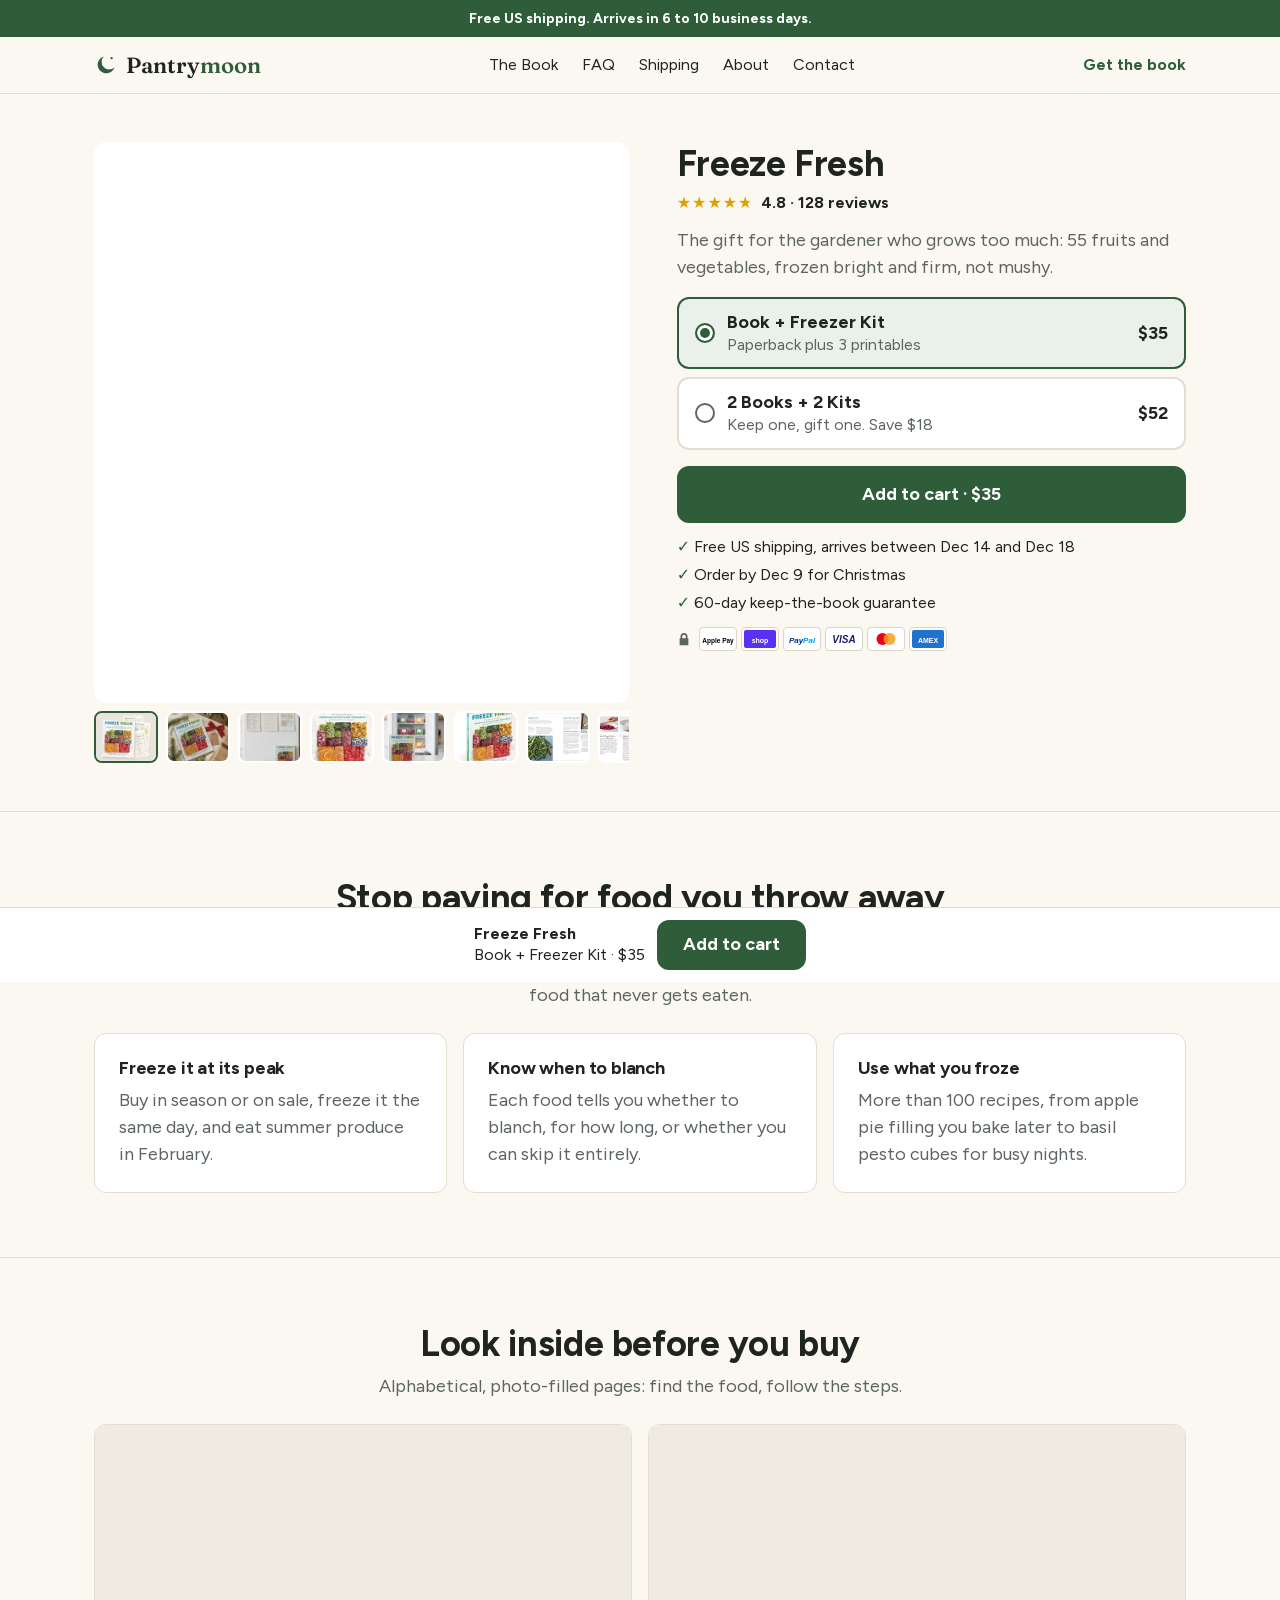
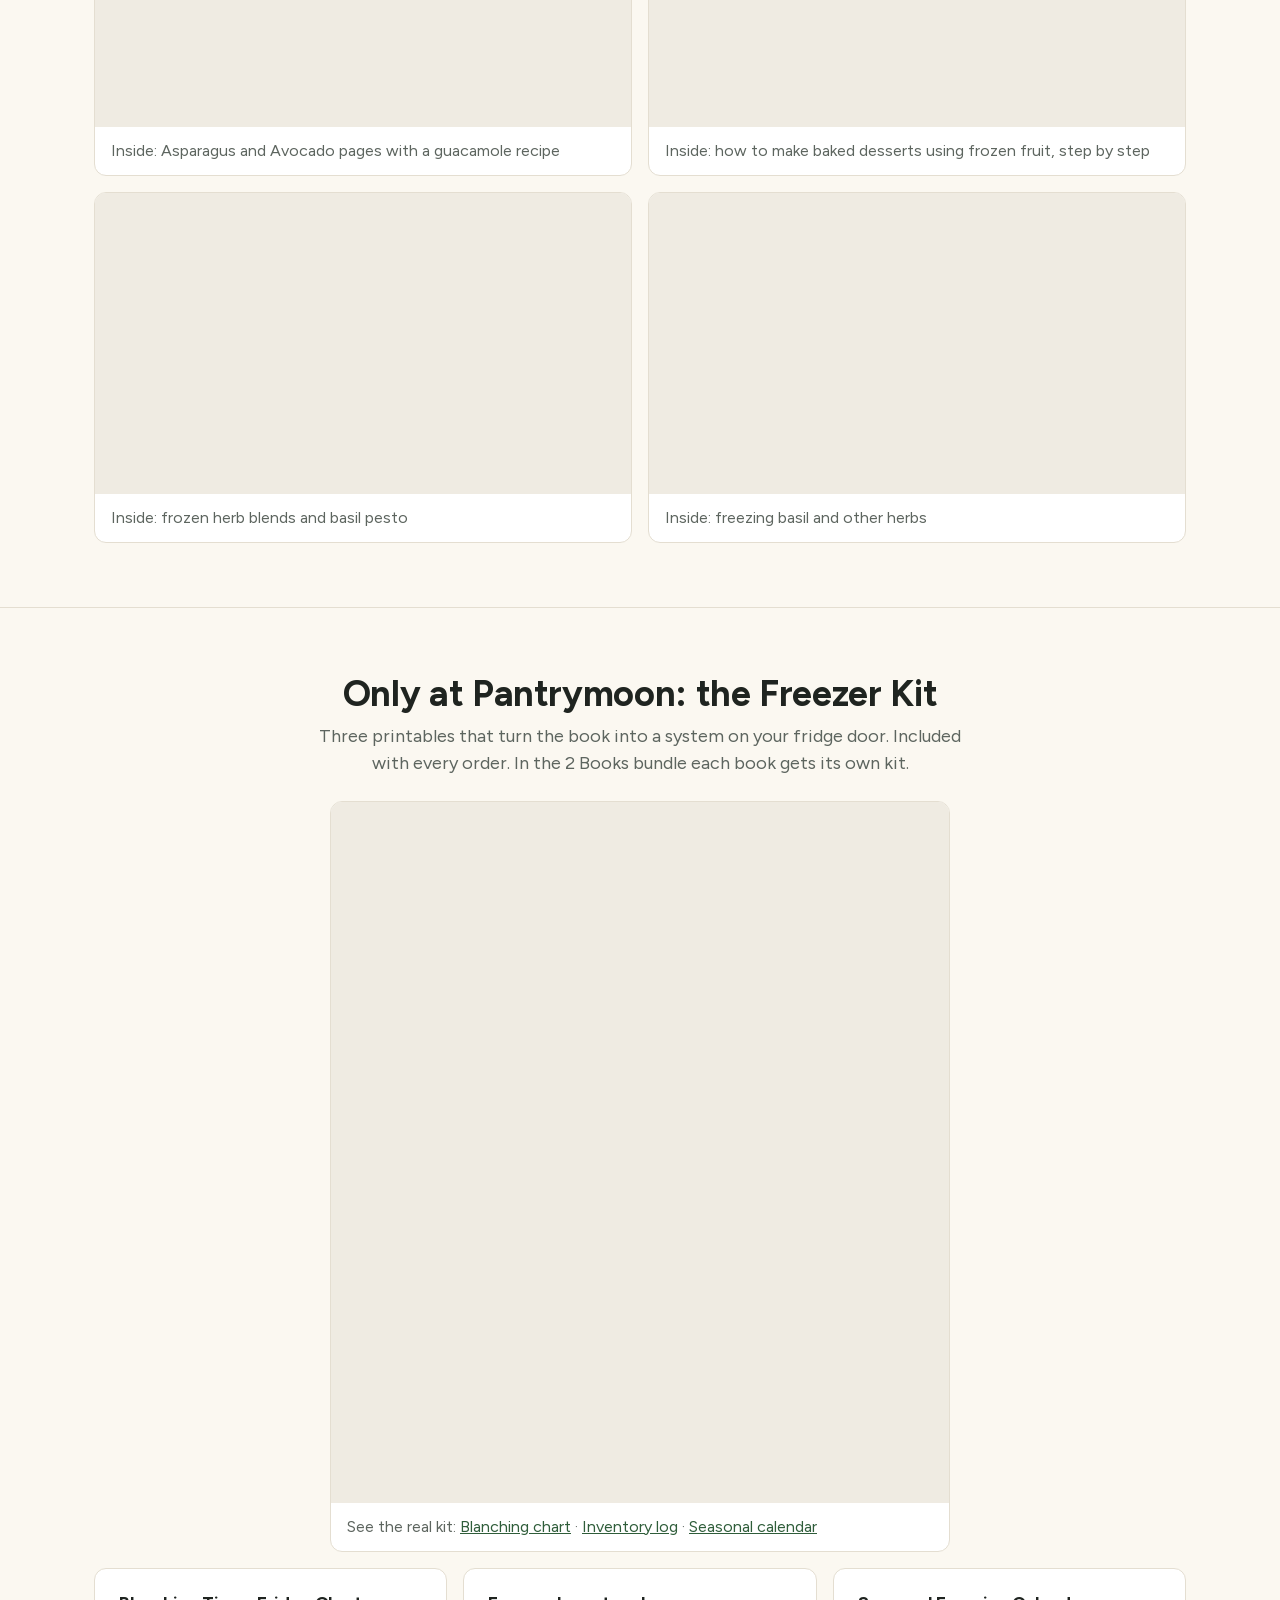
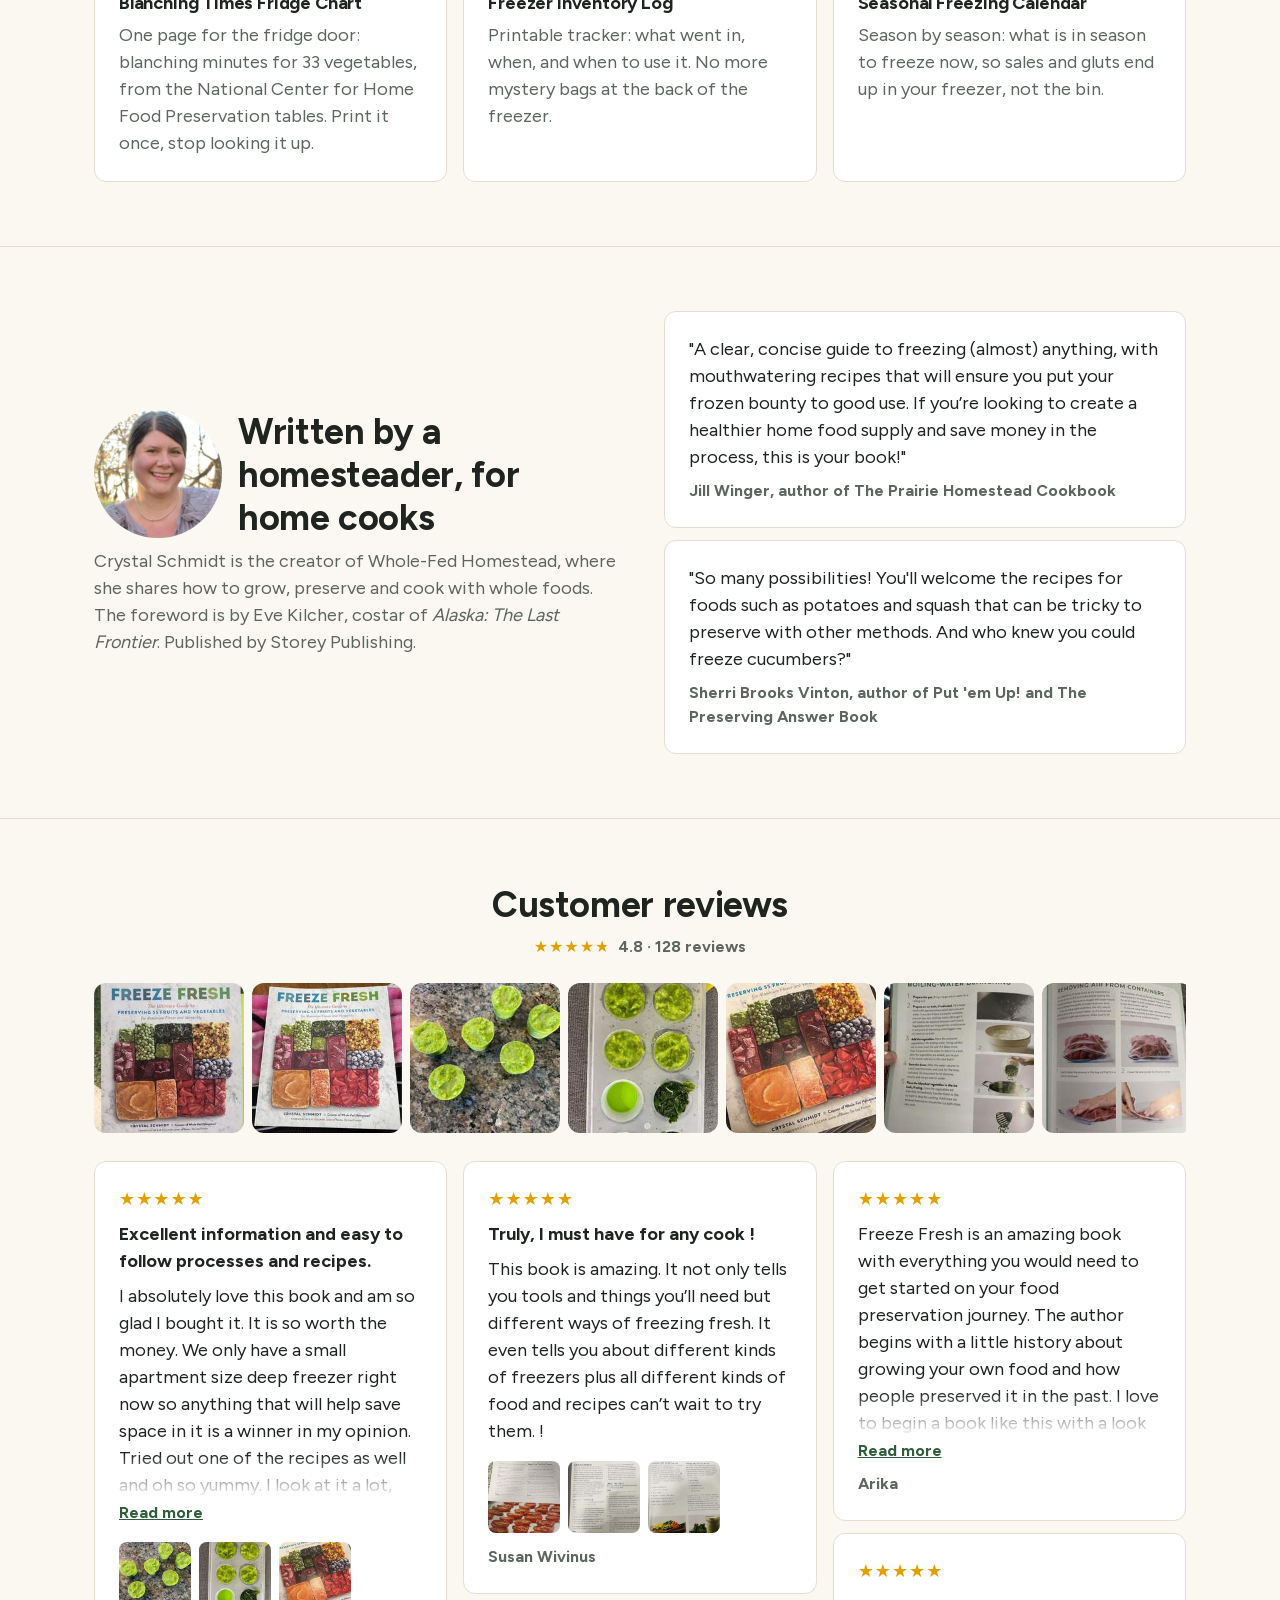
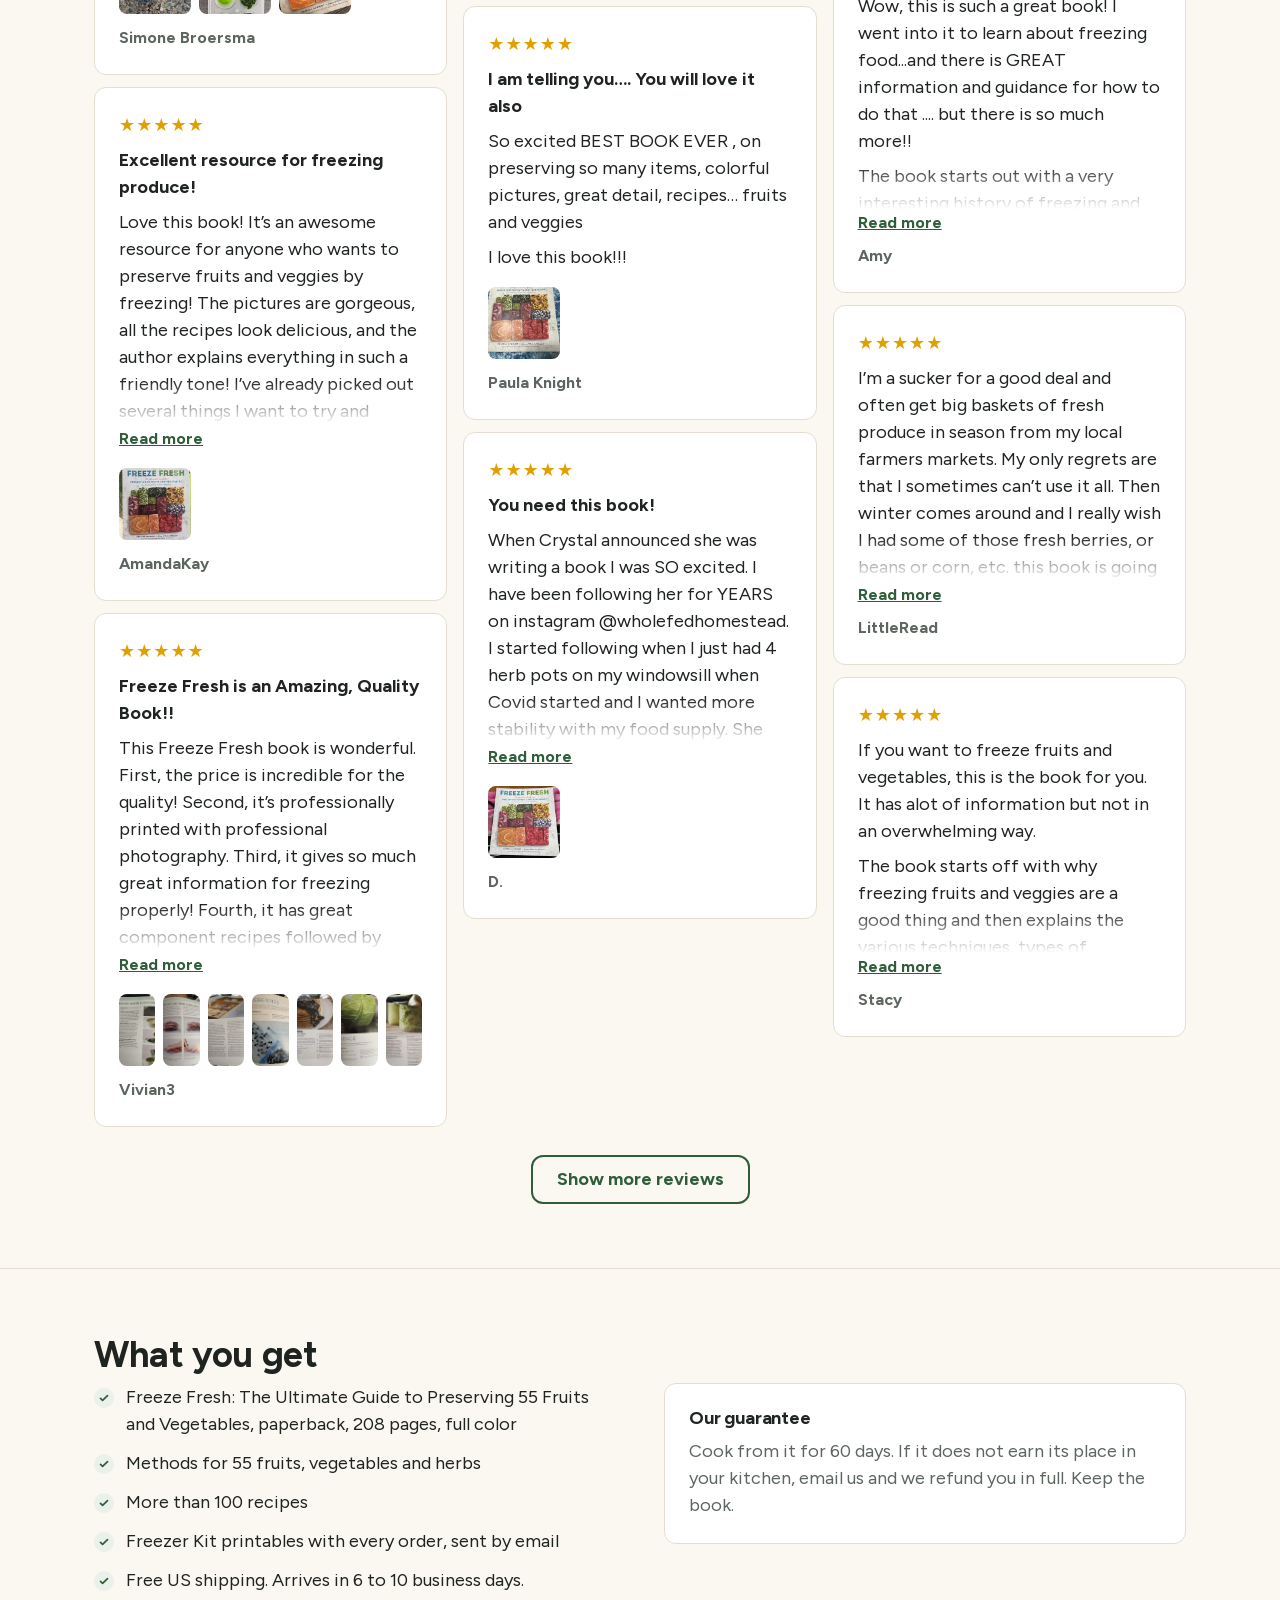
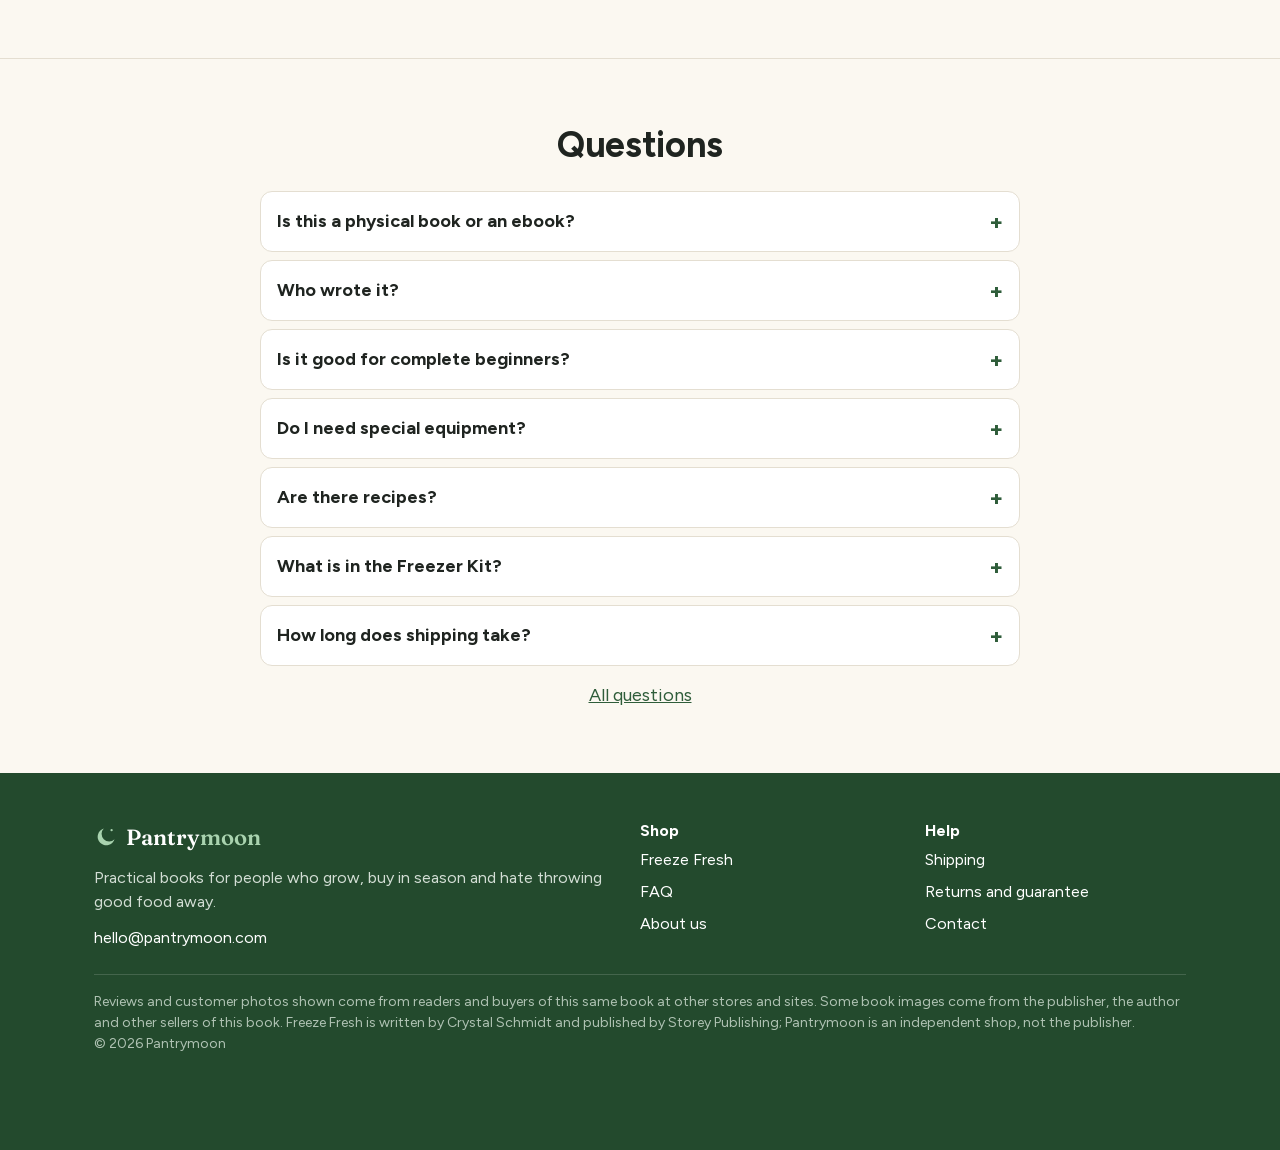
==== commit fc9f3baf: "Store preview pantrymoon.com: no yellow markings, one design system, no rating bars, calmer first im" ====
--- a/index.html
+++ b/index.html
@@ -7,12 +7,12 @@
 <title>Freeze Fresh: freeze 55 fruits and vegetables the right way | Pantrymoon</title>
 <meta name="description" content="Freeze Fresh by Crystal Schmidt: how to freeze 55 fruits and vegetables so they stay bright and firm, plus more than 100 recipes. Free US shipping.">
 <link rel="preload" href="./fonts/Figtree.woff2" as="font" type="font/woff2" crossorigin>
+<link rel="preload" href="./fonts/Fraunces-600.woff2" as="font" type="font/woff2" crossorigin>
 <link rel="icon" type="image/jpeg" href="./img/icon.jpg">
 <link rel="stylesheet" href="./assets/shop.css">
 </head>
 <body>
-<div class="vorschau">Preview by David: how your store could look</div>
-<div class="leiste">Free US shipping. Arrives in <mark class="g">6 to 10</mark> business days.</div>
+<div class="leiste">Free US shipping. Arrives in 6 to 10 business days.</div>
 <header class="kopf"><div class="wrap">
 <a class="logo" href="./index.html"><svg viewBox="0 0 24 24" aria-hidden="true"><path d="M20.5 14.2A8.6 8.6 0 1 1 9.8 3.5a6.9 6.9 0 0 0 10.7 10.7z" fill="#2F5D3A"/><circle cx="17.6" cy="5.2" r="1.15" fill="#2F5D3A"/></svg><span>Pantry<b>moon</b></span></a>
 <nav class="nav"><a href="./index.html#book">The Book</a><a href="./pages/faq.html">FAQ</a><a href="./pages/shipping.html">Shipping</a><a href="./pages/about.html">About</a><a href="./pages/contact.html">Contact</a></nav>
@@ -21,36 +21,33 @@
 <main>
 <section class="produkt" id="book"><div class="wrap">
 <div class="galerie">
-<div class="galerie__haupt"><img class="fuellt" src="img/buendel.jpg" alt="Freeze Fresh with the three Freezer Kit printables, only at Pantrymoon" width="882" height="1000" fetchpriority="high"></div>
-<div class="daumen"><button type="button" data-src="img/buendel.jpg" data-alt="Freeze Fresh with the three Freezer Kit printables, only at Pantrymoon" data-fit="cover" aria-current="true" aria-label="Show image 1"><img src="img/buendel.jpg" alt="Freeze Fresh with the three Freezer Kit printables, only at Pantrymoon" loading="lazy" width="58" height="46"></button><button type="button" data-src="img/geschenk.jpg" data-alt="Freeze Fresh as a Christmas gift under the tree" data-fit="cover" aria-current="false" aria-label="Show image 2"><img src="img/geschenk.jpg" alt="Freeze Fresh as a Christmas gift under the tree" loading="lazy" width="58" height="46"></button><button type="button" data-src="img/kit.jpg" data-alt="The Freezer Kit: three printables on the fridge, with the book" data-fit="cover" aria-current="false" aria-label="Show image 3"><img src="img/kit.jpg" alt="The Freezer Kit: three printables on the fridge, with the book" loading="lazy" width="58" height="46"></button><button type="button" data-src="img/p2.jpg" data-alt="Freeze Fresh front cover" aria-current="false" aria-label="Show image 4"><img src="img/p2.jpg" alt="Freeze Fresh front cover" loading="lazy" width="58" height="46"></button><button type="button" data-src="img/gefrier.jpg" data-alt="Freeze Fresh next to a well-stocked freezer" data-fit="cover" aria-current="false" aria-label="Show image 5"><img src="img/gefrier.jpg" alt="Freeze Fresh next to a well-stocked freezer" loading="lazy" width="58" height="46"></button><button type="button" data-src="img/buch3d.jpg" data-alt="Freeze Fresh paperback, 208 pages" aria-current="false" aria-label="Show image 6"><img src="img/buch3d.jpg" alt="Freeze Fresh paperback, 208 pages" loading="lazy" width="58" height="46"></button><button type="button" data-src="img/p5.jpg" data-alt="Inside: Asparagus and Avocado pages with a guacamole recipe" aria-current="false" aria-label="Show image 7"><img src="img/p5.jpg" alt="Inside: Asparagus and Avocado pages with a guacamole recipe" loading="lazy" width="58" height="46"></button><button type="button" data-src="img/nah.jpg" data-alt="Close-up: step-by-step photos for baking with frozen fruit" aria-current="false" aria-label="Show image 8"><img src="img/nah.jpg" alt="Close-up: step-by-step photos for baking with frozen fruit" loading="lazy" width="58" height="46"></button><button type="button" data-src="img/p4.jpg" data-alt="Inside: how to make baked desserts using frozen fruit, step by step" aria-current="false" aria-label="Show image 9"><img src="img/p4.jpg" alt="Inside: how to make baked desserts using frozen fruit, step by step" loading="lazy" width="58" height="46"></button><button type="button" data-src="img/p6.jpg" data-alt="Inside: frozen herb blends and basil pesto" aria-current="false" aria-label="Show image 10"><img src="img/p6.jpg" alt="Inside: frozen herb blends and basil pesto" loading="lazy" width="58" height="46"></button><button type="button" data-src="img/p7.jpg" data-alt="Inside: freezing basil and other herbs" aria-current="false" aria-label="Show image 11"><img src="img/p7.jpg" alt="Inside: freezing basil and other herbs" loading="lazy" width="58" height="46"></button><button type="button" data-src="img/holz.jpg" data-alt="The paperback on a farmhouse table" aria-current="false" aria-label="Show image 12"><img src="img/holz.jpg" alt="The paperback on a farmhouse table" loading="lazy" width="58" height="46"></button></div>
+<div class="galerie__haupt"><img class="fuellt" src="img/w/buendel.jpg" srcset="img/m/buendel.jpg 720w, img/w/buendel.jpg 900w" sizes="(min-width:900px) 50vw, calc(100vw - 32px)" alt="Freeze Fresh with the three Freezer Kit printables, only at Pantrymoon" width="882" height="1000" fetchpriority="high" decoding="async"></div>
+<div class="daumen"><button type="button" data-src="img/w/buendel.jpg" data-alt="Freeze Fresh with the three Freezer Kit printables, only at Pantrymoon" data-fit="cover" aria-current="true" aria-label="Show image 1"><img src="img/k/buendel.jpg" alt="Freeze Fresh with the three Freezer Kit printables, only at Pantrymoon" loading="lazy" decoding="async" width="58" height="46"></button><button type="button" data-src="img/w/geschenk.jpg" data-alt="Freeze Fresh as a Christmas gift under the tree" data-fit="cover" aria-current="false" aria-label="Show image 2"><img src="img/k/geschenk.jpg" alt="Freeze Fresh as a Christmas gift under the tree" loading="lazy" decoding="async" width="58" height="46"></button><button type="button" data-src="img/w/kit.jpg" data-alt="The Freezer Kit: three printables on the fridge, with the book" data-fit="cover" aria-current="false" aria-label="Show image 3"><img src="img/k/kit.jpg" alt="The Freezer Kit: three printables on the fridge, with the book" loading="lazy" decoding="async" width="58" height="46"></button><button type="button" data-src="img/w/p2.jpg" data-alt="Freeze Fresh front cover" aria-current="false" aria-label="Show image 4"><img src="img/k/p2.jpg" alt="Freeze Fresh front cover" loading="lazy" decoding="async" width="58" height="46"></button><button type="button" data-src="img/w/gefrier.jpg" data-alt="Freeze Fresh next to a well-stocked freezer" data-fit="cover" aria-current="false" aria-label="Show image 5"><img src="img/k/gefrier.jpg" alt="Freeze Fresh next to a well-stocked freezer" loading="lazy" decoding="async" width="58" height="46"></button><button type="button" data-src="img/w/buch3d.jpg" data-alt="Freeze Fresh paperback, 208 pages" aria-current="false" aria-label="Show image 6"><img src="img/k/buch3d.jpg" alt="Freeze Fresh paperback, 208 pages" loading="lazy" decoding="async" width="58" height="46"></button><button type="button" data-src="img/w/p5.jpg" data-alt="Inside: Asparagus and Avocado pages with a guacamole recipe" aria-current="false" aria-label="Show image 7"><img src="img/k/p5.jpg" alt="Inside: Asparagus and Avocado pages with a guacamole recipe" loading="lazy" decoding="async" width="58" height="46"></button><button type="button" data-src="img/w/nah.jpg" data-alt="Close-up: step-by-step photos for baking with frozen fruit" aria-current="false" aria-label="Show image 8"><img src="img/k/nah.jpg" alt="Close-up: step-by-step photos for baking with frozen fruit" loading="lazy" decoding="async" width="58" height="46"></button><button type="button" data-src="img/w/p4.jpg" data-alt="Inside: how to make baked desserts using frozen fruit, step by step" aria-current="false" aria-label="Show image 9"><img src="img/k/p4.jpg" alt="Inside: how to make baked desserts using frozen fruit, step by step" loading="lazy" decoding="async" width="58" height="46"></button><button type="button" data-src="img/w/p6.jpg" data-alt="Inside: frozen herb blends and basil pesto" aria-current="false" aria-label="Show image 10"><img src="img/k/p6.jpg" alt="Inside: frozen herb blends and basil pesto" loading="lazy" decoding="async" width="58" height="46"></button><button type="button" data-src="img/w/p7.jpg" data-alt="Inside: freezing basil and other herbs" aria-current="false" aria-label="Show image 11"><img src="img/k/p7.jpg" alt="Inside: freezing basil and other herbs" loading="lazy" decoding="async" width="58" height="46"></button><button type="button" data-src="img/w/holz.jpg" data-alt="The paperback on a farmhouse table" aria-current="false" aria-label="Show image 12"><img src="img/k/holz.jpg" alt="The paperback on a farmhouse table" loading="lazy" decoding="async" width="58" height="46"></button></div>
+<span class="zaehler" aria-hidden="true">1 / 12</span>
 </div>
 <div class="kauf">
-<div class="titelzeile"><h1 class="titel">Freeze Fresh</h1>
-<a class="sterne" href="#reviews"><span class="sterne__reihe" style="--voll:95%" aria-hidden="true">&#9733;&#9733;&#9733;&#9733;&#9733;</span> 4.8 &middot; 129 reviews</a></div>
-<p class="autorin">By homesteader Crystal Schmidt (Whole-Fed Homestead)</p>
+<h1 class="titel">Freeze Fresh</h1>
+<a class="sterne" href="#reviews"><span class="sterne__reihe" style="--voll:95%" aria-hidden="true">&#9733;&#9733;&#9733;&#9733;&#9733;</span> 4.8 &middot; 128 reviews</a>
 <p class="nutzen">The gift for the gardener who grows too much: 55 fruits and vegetables, frozen bright and firm, not mushy.</p>
 <fieldset class="stufen"><legend class="nur-sr">Choose your bundle</legend>
 <label class="stufe an">
-<input type="radio" name="stufe" value="kit" checked><span class="punkt"></span><img class="stufe__bild" src="img/kit_klein.jpg" alt="" width="52" height="52">
-<span class="stufe__text"><strong>Book + Freezer Kit</strong><small>Paperback plus 3 printables</small><em class="vorteil">Fridge chart, log, calendar</em></span>
-<span class="stufe__preis"><mark class="g">$35</mark></span></label>
-<label class="stufe"><span class="etikett">GIFT SET</span>
+<input type="radio" name="stufe" value="kit" checked><span class="punkt"></span>
+<span class="stufe__text"><strong>Book + Freezer Kit</strong><small>Paperback plus 3 printables</small></span>
+<span class="stufe__preis">$35</span></label>
+<label class="stufe">
 <input type="radio" name="stufe" value="zwei"><span class="punkt"></span>
-<span class="stufe__text"><strong>2 Books + 2 Kits</strong><small>Keep one, gift one</small><em class="vorteil">Save <mark class="g">$18</mark> vs. two Book + Kit</em></span>
-<span class="stufe__preis"><mark class="g">$52</mark></span></label>
+<span class="stufe__text"><strong>2 Books + 2 Kits</strong><small>Keep one, gift one. Save $18</small></span>
+<span class="stufe__preis">$52</span></label>
 </fieldset>
-<p class="nurhier">Only at Pantrymoon: the book plus the Freezer Kit</p>
-<p class="weihnacht">Order by <mark class="g">Dec 9</mark> for Christmas delivery</p>
 <a class="knopf" href="#book" data-kauf>Add to cart &middot; <span data-preis>$35</span></a>
 <p class="hinweis">This is a preview. Checkout is not connected yet.</p>
-<div class="unterknopf"><span>Free US shipping. Arrives between <mark class="g"><span data-liefer="6-10">6 to 10 business days</span></mark></span><span><mark class="g">60-day</mark> keep-the-book guarantee</span></div>
+<ul class="unterknopf"><li>Free US shipping, arrives <span data-liefer="6-10">in 6 to 10 business days</span></li><li>Order by Dec 9 for Christmas</li><li>60-day keep-the-book guarantee</li></ul>
 <div class="zahlung"><span class="zahlung__sicher" aria-label="Secure checkout" title="Secure checkout"><svg viewBox="0 0 16 16" width="14" height="14" aria-hidden="true"><path fill="currentColor" d="M4 7V5a4 4 0 0 1 8 0v2h1v8H3V7h1zm2 0h4V5a2 2 0 0 0-4 0v2z"/></svg></span><svg viewBox="0 0 38 24" width="38" height="24" role="img" aria-label="Apple Pay"><rect x=".5" y=".5" width="37" height="23" rx="3.5" fill="#fff" stroke="#d9d5c9"/><text x="19" y="15.5" text-anchor="middle" font-family="Arial,sans-serif" font-weight="700" font-size="6.5" fill="#000">Apple Pay</text></svg><svg viewBox="0 0 38 24" width="38" height="24" role="img" aria-label="Shop Pay"><rect x=".5" y=".5" width="37" height="23" rx="3.5" fill="#fff" stroke="#d9d5c9"/><rect x="3" y="3" width="32" height="18" rx="2" fill="#5a31f4"/><text x="19" y="15.5" text-anchor="middle" font-family="Arial,sans-serif" font-weight="700" font-size="7" fill="#fff">shop</text></svg><svg viewBox="0 0 38 24" width="38" height="24" role="img" aria-label="PayPal"><rect x=".5" y=".5" width="37" height="23" rx="3.5" fill="#fff" stroke="#d9d5c9"/><text x="19" y="15.5" text-anchor="middle" font-family="Arial,sans-serif" font-weight="700" font-style="italic" font-size="8"><tspan fill="#003087">Pay</tspan><tspan fill="#009cde">Pal</tspan></text></svg><svg viewBox="0 0 38 24" width="38" height="24" role="img" aria-label="Visa"><rect x=".5" y=".5" width="37" height="23" rx="3.5" fill="#fff" stroke="#d9d5c9"/><text x="19" y="16" text-anchor="middle" font-family="Arial,sans-serif" font-weight="900" font-style="italic" font-size="10" fill="#1a1f71">VISA</text></svg><svg viewBox="0 0 38 24" width="38" height="24" role="img" aria-label="Mastercard"><rect x=".5" y=".5" width="37" height="23" rx="3.5" fill="#fff" stroke="#d9d5c9"/><circle cx="15.5" cy="12" r="6" fill="#eb001b"/><circle cx="22.5" cy="12" r="6" fill="#f79e1b" fill-opacity=".85"/></svg><svg viewBox="0 0 38 24" width="38" height="24" role="img" aria-label="American Express"><rect x=".5" y=".5" width="37" height="23" rx="3.5" fill="#fff" stroke="#d9d5c9"/><rect x="3" y="3" width="32" height="18" rx="2" fill="#1f72cd"/><text x="19" y="15.5" text-anchor="middle" font-family="Arial,sans-serif" font-weight="700" font-size="7" fill="#fff">AMEX</text></svg></div>
-<div class="box"><h3>Freeze Fresh: The Ultimate Guide to Preserving 55 Fruits and Vegetables</h3><ul><li>Paperback, 208 pages, full-color photos, index</li><li>When to blanch, and when you can skip it</li><li>How to stop freezer burn and ice crystals</li><li>More than 100 recipes for and from your freezer</li></ul></div>
 </div>
 </div></section>
 
-<section class="abschnitt sand"><div class="wrap">
-<div class="zentriert"><h2>Stop paying for food you throw away</h2><p>Berries that turn to mush, greens that wilt in the crisper, bags of freezer-burnt beans. The EPA says the average family of four spends almost $3,000 a year on food that never gets eaten. Most of it was not bad food. It was frozen the wrong way, or never frozen at all.</p></div>
+<section class="abschnitt"><div class="wrap">
+<div class="zentriert"><h2>Stop paying for food you throw away</h2><p>Berries that turn to mush, greens that wilt in the crisper, bags of freezer-burnt beans. The EPA says the average family of four spends almost $3,000 a year on food that never gets eaten.</p></div>
 <div class="karten">
 <div class="karte"><h3>Freeze it at its peak</h3><p>Buy in season or on sale, freeze it the same day, and eat summer produce in February.</p></div>
 <div class="karte"><h3>Know when to blanch</h3><p>Each food tells you whether to blanch, for how long, or whether you can skip it entirely.</p></div>
@@ -60,62 +57,58 @@
 
 <section class="abschnitt"><div class="wrap">
 <div class="zentriert"><h2>Look inside before you buy</h2><p>Alphabetical, photo-filled pages: find the food, follow the steps.</p></div>
-<div class="seiten"><figure><img src="img/p5.jpg" alt="Inside: Asparagus and Avocado pages with a guacamole recipe" loading="lazy" width="1100" height="619"><figcaption>Inside: Asparagus and Avocado pages with a guacamole recipe</figcaption></figure><figure><img src="img/p4.jpg" alt="Inside: how to make baked desserts using frozen fruit, step by step" loading="lazy" width="1100" height="619"><figcaption>Inside: how to make baked desserts using frozen fruit, step by step</figcaption></figure><figure><img src="img/p6.jpg" alt="Inside: frozen herb blends and basil pesto" loading="lazy" width="1100" height="619"><figcaption>Inside: frozen herb blends and basil pesto</figcaption></figure><figure><img src="img/p7.jpg" alt="Inside: freezing basil and other herbs" loading="lazy" width="1100" height="619"><figcaption>Inside: freezing basil and other herbs</figcaption></figure></div>
+<div class="seiten"><figure><img src="img/w/p5.jpg" srcset="img/m/p5.jpg 720w, img/w/p5.jpg 900w" sizes="(min-width:760px) 45vw, calc(100vw - 32px)" alt="Inside: Asparagus and Avocado pages with a guacamole recipe" loading="lazy" decoding="async" width="1100" height="619"><figcaption>Inside: Asparagus and Avocado pages with a guacamole recipe</figcaption></figure><figure><img src="img/w/p4.jpg" srcset="img/m/p4.jpg 720w, img/w/p4.jpg 900w" sizes="(min-width:760px) 45vw, calc(100vw - 32px)" alt="Inside: how to make baked desserts using frozen fruit, step by step" loading="lazy" decoding="async" width="1100" height="619"><figcaption>Inside: how to make baked desserts using frozen fruit, step by step</figcaption></figure><figure><img src="img/w/p6.jpg" srcset="img/m/p6.jpg 720w, img/w/p6.jpg 900w" sizes="(min-width:760px) 45vw, calc(100vw - 32px)" alt="Inside: frozen herb blends and basil pesto" loading="lazy" decoding="async" width="1100" height="619"><figcaption>Inside: frozen herb blends and basil pesto</figcaption></figure><figure><img src="img/w/p7.jpg" srcset="img/m/p7.jpg 720w, img/w/p7.jpg 900w" sizes="(min-width:760px) 45vw, calc(100vw - 32px)" alt="Inside: freezing basil and other herbs" loading="lazy" decoding="async" width="1100" height="619"><figcaption>Inside: freezing basil and other herbs</figcaption></figure></div>
 </div></section>
 
-<section class="abschnitt sand" id="kit"><div class="wrap">
-<div class="zentriert"><h2>Included with every order: the Freezer Kit</h2><p>Three printables that turn the book into a system on your fridge door. Included with every order. <mark class="g">In the 2 Books bundle each book gets its own kit.</mark></p></div>
-<figure class="kitbild"><img src="img/kit.jpg" alt="The three Freezer Kit printables on a fridge door, next to the book" loading="lazy" width="882" height="1000"><figcaption>The real kit: <a href="kit/blanching-times-fridge-chart.pdf">Blanching chart</a> &middot; <a href="kit/freezer-inventory-log.pdf">Inventory log</a> &middot; <a href="kit/seasonal-freezing-calendar.pdf">Seasonal calendar</a> (PDF previews)</figcaption></figure>
-<div class="karten"><div class="karte"><h3>Blanching Times Fridge Chart</h3><p>One page for the fridge door: blanching minutes for 33 vegetables, from the National Center for Home Food Preservation tables. Print it once, stop looking it up.</p><span class="wert">One printable page for the fridge door</span></div><div class="karte"><h3>Freezer Inventory Log</h3><p>Printable tracker: what went in, when, and when to use it. No more mystery bags at the back of the freezer.</p><span class="wert">One printable page, print as many as you need</span></div><div class="karte"><h3>Seasonal Freezing Calendar</h3><p>Season by season: what is in season to freeze now, so sales and gluts end up in your freezer, not the bin.</p><span class="wert">One printable page for the whole year</span></div></div>
-<p style="text-align:center;margin:22px 0 0"><a class="knopf" style="display:inline-block;width:auto;padding:14px 28px" href="#book">Get the book + Freezer Kit</a></p>
+<section class="abschnitt" id="kit"><div class="wrap">
+<div class="zentriert"><h2>Only at Pantrymoon: the Freezer Kit</h2><p>Three printables that turn the book into a system on your fridge door. Included with every order. In the 2 Books bundle each book gets its own kit.</p></div>
+<figure class="kitbild"><img src="img/w/kit.jpg" srcset="img/m/kit.jpg 720w, img/w/kit.jpg 900w" sizes="(min-width:660px) 620px, calc(100vw - 32px)" alt="The three Freezer Kit printables on a fridge door, next to the book" loading="lazy" decoding="async" width="882" height="1000"><figcaption>See the real kit: <a href="kit/blanching-times-fridge-chart.pdf">Blanching chart</a> &middot; <a href="kit/freezer-inventory-log.pdf">Inventory log</a> &middot; <a href="kit/seasonal-freezing-calendar.pdf">Seasonal calendar</a></figcaption></figure>
+<div class="karten"><div class="karte"><h3>Blanching Times Fridge Chart</h3><p>One page for the fridge door: blanching minutes for 33 vegetables, from the National Center for Home Food Preservation tables. Print it once, stop looking it up.</p></div><div class="karte"><h3>Freezer Inventory Log</h3><p>Printable tracker: what went in, when, and when to use it. No more mystery bags at the back of the freezer.</p></div><div class="karte"><h3>Seasonal Freezing Calendar</h3><p>Season by season: what is in season to freeze now, so sales and gluts end up in your freezer, not the bin.</p></div></div>
 </div></section>
 
-<section class="abschnitt gruen"><div class="wrap zwei">
-<div><img class="autorinfoto" src="img/autorin.jpg" alt="Crystal Schmidt, author of Freeze Fresh" width="303" height="400" loading="lazy"><h2>Written by a homesteader, for home cooks</h2><p>Crystal Schmidt is the creator of Whole-Fed Homestead, where she shares how to grow, preserve and cook with whole foods. The foreword is by Eve Kilcher, costar of <em>Alaska: The Last Frontier</em>. Published by Storey Publishing.</p></div>
-<div style="display:grid;gap:12px">
+<section class="abschnitt"><div class="wrap zwei">
+<div class="autorin"><img class="autorinfoto" src="img/autorin.jpg" alt="Crystal Schmidt, author of Freeze Fresh" width="303" height="400" loading="lazy" decoding="async"><h2>Written by a homesteader, for home cooks</h2><p>Crystal Schmidt is the creator of Whole-Fed Homestead, where she shares how to grow, preserve and cook with whole foods. The foreword is by Eve Kilcher, costar of <em>Alaska: The Last Frontier</em>. Published by Storey Publishing.</p></div>
+<div class="stapel">
 <blockquote class="zitat"><p>"A clear, concise guide to freezing (almost) anything, with mouthwatering recipes that will ensure you put your frozen bounty to good use. If you’re looking to create a healthier home food supply and save money in the process, this is your book!"</p><cite>Jill Winger, author of The Prairie Homestead Cookbook</cite></blockquote>
 <blockquote class="zitat"><p>"So many possibilities! You'll welcome the recipes for foods such as potatoes and squash that can be tricky to preserve with other methods. And who knew you could freeze cucumbers?"</p><cite>Sherri Brooks Vinton, author of Put 'em Up! and The Preserving Answer Book</cite></blockquote>
 </div>
 </div></section>
 
 <section class="abschnitt" id="reviews"><div class="wrap">
-<div class="zentriert"><h2>Customer reviews</h2></div>
-<div class="vt"><div class="vt__schnitt"><strong>4.8</strong><span class="sterne__reihe" style="--voll:95%" aria-hidden="true">&#9733;&#9733;&#9733;&#9733;&#9733;</span><span>129 reviews</span></div><div class="vt__liste"><div class="vt__zeile"><span>5 &#9733;</span><span class="vt__balken"><i style="width:78%"></i></span><span>101</span></div><div class="vt__zeile"><span>4 &#9733;</span><span class="vt__balken"><i style="width:19%"></i></span><span>25</span></div><div class="vt__zeile"><span>3 &#9733;</span><span class="vt__balken"><i style="width:2%"></i></span><span>3</span></div><div class="vt__zeile"><span>2 &#9733;</span><span class="vt__balken"><i style="width:0%"></i></span><span>0</span></div><div class="vt__zeile"><span>1 &#9733;</span><span class="vt__balken"><i style="width:0%"></i></span><span>0</span></div></div></div>
-<h3 class="kfotos__titel">Customer photos</h3>
-<div class="kfotos" aria-label="Customer photos"><a href="img/kunden/t2.jpg" target="_blank" rel="noopener"><img src="img/kunden/t2.jpg" alt="Customer photo" loading="lazy" width="150" height="150"></a><a href="img/kunden/t1.jpg" target="_blank" rel="noopener"><img src="img/kunden/t1.jpg" alt="Customer photo" loading="lazy" width="150" height="150"></a><a href="img/kunden/a1.jpg" target="_blank" rel="noopener"><img src="img/kunden/a1.jpg" alt="Customer photo" loading="lazy" width="150" height="150"></a><a href="img/kunden/a2.jpg" target="_blank" rel="noopener"><img src="img/kunden/a2.jpg" alt="Customer photo" loading="lazy" width="150" height="150"></a><a href="img/kunden/a3.jpg" target="_blank" rel="noopener"><img src="img/kunden/a3.jpg" alt="Customer photo" loading="lazy" width="150" height="150"></a><a href="img/kunden/a4.jpg" target="_blank" rel="noopener"><img src="img/kunden/a4.jpg" alt="Customer photo" loading="lazy" width="150" height="150"></a><a href="img/kunden/a5.jpg" target="_blank" rel="noopener"><img src="img/kunden/a5.jpg" alt="Customer photo" loading="lazy" width="150" height="150"></a><a href="img/kunden/a6.jpg" target="_blank" rel="noopener"><img src="img/kunden/a6.jpg" alt="Customer photo" loading="lazy" width="150" height="150"></a><a href="img/kunden/a7.jpg" target="_blank" rel="noopener"><img src="img/kunden/a7.jpg" alt="Customer photo" loading="lazy" width="150" height="150"></a><a href="img/kunden/a8.jpg" target="_blank" rel="noopener"><img src="img/kunden/a8.jpg" alt="Customer photo" loading="lazy" width="150" height="150"></a><a href="img/kunden/a9.jpg" target="_blank" rel="noopener"><img src="img/kunden/a9.jpg" alt="Customer photo" loading="lazy" width="150" height="150"></a><a href="img/kunden/a10.jpg" target="_blank" rel="noopener"><img src="img/kunden/a10.jpg" alt="Customer photo" loading="lazy" width="150" height="150"></a><a href="img/kunden/a11.jpg" target="_blank" rel="noopener"><img src="img/kunden/a11.jpg" alt="Customer photo" loading="lazy" width="150" height="150"></a><a href="img/kunden/a12.jpg" target="_blank" rel="noopener"><img src="img/kunden/a12.jpg" alt="Customer photo" loading="lazy" width="150" height="150"></a><a href="img/kunden/a13.jpg" target="_blank" rel="noopener"><img src="img/kunden/a13.jpg" alt="Customer photo" loading="lazy" width="150" height="150"></a><a href="img/kunden/a14.jpg" target="_blank" rel="noopener"><img src="img/kunden/a14.jpg" alt="Customer photo" loading="lazy" width="150" height="150"></a></div>
-<div class="stimmen"><blockquote class="zitat"><span class="sterne__reihe" aria-label="5 out of 5 stars">&#9733;&#9733;&#9733;&#9733;&#9733;<span class="leer"></span></span><strong class="zitat__titel">Excellent information and easy to follow processes and recipes.</strong><div class="zitat__text"><p>I absolutely love this book and am so glad I bought it. It is so worth the money. We only have a small apartment size deep freezer right now so anything that will help save space in it is a winner in my opinion. Tried out one of the recipes as well and oh so yummy. I look at it a lot, now that my gardens are producing an abundance of food. And wild fruits are in season as well. So worth it. Cost didn’t matter. I had to have this book.</p></div><div class="zitat__fotos"><a href="img/kunden/a1.jpg" target="_blank" rel="noopener"><img src="img/kunden/a1.jpg" alt="Customer photo" loading="lazy" width="72" height="72"></a><a href="img/kunden/a2.jpg" target="_blank" rel="noopener"><img src="img/kunden/a2.jpg" alt="Customer photo" loading="lazy" width="72" height="72"></a><a href="img/kunden/a3.jpg" target="_blank" rel="noopener"><img src="img/kunden/a3.jpg" alt="Customer photo" loading="lazy" width="72" height="72"></a></div><cite>Simone Broersma</cite></blockquote><blockquote class="zitat"><span class="sterne__reihe" aria-label="5 out of 5 stars">&#9733;&#9733;&#9733;&#9733;&#9733;<span class="leer"></span></span><strong class="zitat__titel">Excellent resource for freezing produce!</strong><div class="zitat__text"><p>Love this book! It’s an awesome resource for anyone who wants to preserve fruits and veggies by freezing! The pictures are gorgeous, all the recipes look delicious, and the author explains everything in such a friendly tone! I’ve already picked out several things I want to try and ordered an extra copy to give as a gift!</p></div><div class="zitat__fotos"><a href="img/kunden/t2.jpg" target="_blank" rel="noopener"><img src="img/kunden/t2.jpg" alt="Customer photo" loading="lazy" width="72" height="72"></a></div><cite>AmandaKay</cite></blockquote><blockquote class="zitat"><span class="sterne__reihe" aria-label="5 out of 5 stars">&#9733;&#9733;&#9733;&#9733;&#9733;<span class="leer"></span></span><strong class="zitat__titel">Freeze Fresh is an Amazing, Quality Book!!</strong><div class="zitat__text"><p>This Freeze Fresh book is wonderful. First, the price is incredible for the quality! Second, it’s professionally printed with professional photography. Third, it gives so much great information for freezing properly! Fourth, it has great component recipes followed by great recipes to use those components! Fifth, all freezer recipes are in alphabetical order by the name of the fruit or vegetable so it’s easy to find the freezer recipes for say, potatoes and look up meal recipes for the potatoes. Couldn’t be better organized for easy use.</p><p>There is so much great information, component recipes and dinner recipes to use those components! Best cookbook I’ve received in a long time. I’ve returned many for poor quality. This is a keeper all the way. I will be ordering more books by Crystal Schmidt for sure. Very happy!</p></div><div class="zitat__fotos"><a href="img/kunden/a4.jpg" target="_blank" rel="noopener"><img src="img/kunden/a4.jpg" alt="Customer photo" loading="lazy" width="72" height="72"></a><a href="img/kunden/a5.jpg" target="_blank" rel="noopener"><img src="img/kunden/a5.jpg" alt="Customer photo" loading="lazy" width="72" height="72"></a><a href="img/kunden/a6.jpg" target="_blank" rel="noopener"><img src="img/kunden/a6.jpg" alt="Customer photo" loading="lazy" width="72" height="72"></a><a href="img/kunden/a7.jpg" target="_blank" rel="noopener"><img src="img/kunden/a7.jpg" alt="Customer photo" loading="lazy" width="72" height="72"></a><a href="img/kunden/a8.jpg" target="_blank" rel="noopener"><img src="img/kunden/a8.jpg" alt="Customer photo" loading="lazy" width="72" height="72"></a><a href="img/kunden/a9.jpg" target="_blank" rel="noopener"><img src="img/kunden/a9.jpg" alt="Customer photo" loading="lazy" width="72" height="72"></a><a href="img/kunden/a10.jpg" target="_blank" rel="noopener"><img src="img/kunden/a10.jpg" alt="Customer photo" loading="lazy" width="72" height="72"></a></div><cite>Vivian3</cite></blockquote><blockquote class="zitat"><span class="sterne__reihe" aria-label="5 out of 5 stars">&#9733;&#9733;&#9733;&#9733;&#9733;<span class="leer"></span></span><strong class="zitat__titel">Truly, I must have for any cook !</strong><div class="zitat__text"><p>This book is amazing. It not only tells you tools and things you’ll need but different ways of freezing fresh. It even tells you about different kinds of freezers plus all different kinds of food and recipes can’t wait to try them. !</p></div><div class="zitat__fotos"><a href="img/kunden/a11.jpg" target="_blank" rel="noopener"><img src="img/kunden/a11.jpg" alt="Customer photo" loading="lazy" width="72" height="72"></a><a href="img/kunden/a12.jpg" target="_blank" rel="noopener"><img src="img/kunden/a12.jpg" alt="Customer photo" loading="lazy" width="72" height="72"></a><a href="img/kunden/a13.jpg" target="_blank" rel="noopener"><img src="img/kunden/a13.jpg" alt="Customer photo" loading="lazy" width="72" height="72"></a></div><cite>Susan Wivinus</cite></blockquote><blockquote class="zitat"><span class="sterne__reihe" aria-label="5 out of 5 stars">&#9733;&#9733;&#9733;&#9733;&#9733;<span class="leer"></span></span><strong class="zitat__titel">I am telling you…. You will love it also</strong><div class="zitat__text"><p>So excited BEST BOOK EVER , on preserving  so many items, colorful pictures, great detail,  recipes…  fruits and veggies</p><p>I love this book!!!</p></div><div class="zitat__fotos"><a href="img/kunden/a14.jpg" target="_blank" rel="noopener"><img src="img/kunden/a14.jpg" alt="Customer photo" loading="lazy" width="72" height="72"></a></div><cite>Paula Knight</cite></blockquote><blockquote class="zitat"><span class="sterne__reihe" aria-label="5 out of 5 stars">&#9733;&#9733;&#9733;&#9733;&#9733;<span class="leer"></span></span><strong class="zitat__titel">You need this book!</strong><div class="zitat__text"><p>When Crystal announced she was writing a book I was SO excited. I have been following her for YEARS on instagram @wholefedhomestead. I started following when I just had 4 herb pots on my windowsill when Covid started and I wanted more stability with my food supply. She has taught me so much from starting seeds, growing my produce, fighting plant pest and disease, to preserving even before this book. I knew that this book would be a wealth of information, coming from her! This book literally covers something that no other preservation book covers. Freezing your produce, the best way to freeze it, and the best way to cook using those foods once they have been frozen, as all goods do change once frozen in some way or another. When I got the book in the mail I took a moment to flip through it and OMG. The pictures. I mean if I had not followed along her book journey on instagram to know this was all her food frozen, I would have thought it was photoshopped. Nothing I have frozen has even come out looking this beautiful. I started reading it and sure enough, it is just full of invaluable information. I skipped a little bit to make the blueberry maple pancake sauce and OMG. It did not disappoint. We have workers at the house I fed pancakes with the blueberry maple sauce this morning and they all loved it too. This book would be great for a beginner preserver who is too intimidated to pressure can! I even bought an extra to send to my friend! I can not wait to continue to read, gain more knowledge from, and eat more delicious recipes from this book. If your on the edge about buying this book, press that “buy now” button. I promise you won’t regret it!</p></div><div class="zitat__fotos"><a href="img/kunden/t1.jpg" target="_blank" rel="noopener"><img src="img/kunden/t1.jpg" alt="Customer photo" loading="lazy" width="72" height="72"></a></div><cite>D.</cite></blockquote><blockquote class="zitat"><span class="sterne__reihe" aria-label="5 out of 5 stars">&#9733;&#9733;&#9733;&#9733;&#9733;<span class="leer"></span></span><div class="zitat__text"><p>Freeze Fresh is an amazing book with everything you would need to get started on your food preservation journey. The author begins with a little history about growing your own food and how people preserved it in the past. I love to begin a book like this with a look at how it started and what has changed since, it makes me so grateful for modern practices! In the first half of the book we find different techniques showing how to freeze food for the best quality when defrosted. So much detailed information is shared on how to prevent freezer burn, what containers to use, helpful tools that will make the process easier for you. I learned SO much in these sections and the information was presented in a way that was not overwhelming and it was very easy to understand. I can’t wait to put what I have learned to use. </p><p>Once we get through all the tools/techniques, there is the section on “Freezing Produce From A-Z” which literally walks you through how to freeze every kind of produce you can imagine in multiple ways. This is a complete game changer for me! I have never even thought about trying some of the options our author gives us in this book. We then get to the last section of the book which is recipes that can be frozen, and they all look delicious!</p><p>What I appreciated most about this book is that the information is given in a way that is not overwhelming, it&#x27;s exciting and organized, and makes me really believe I will be able to do all the things listed in this book. I am so excited to try out some of these new techniques I have read about. There are pictures all throughout the book that make it colorful and lively, and break up reading so much text. The pictures also provide an example of what the author is teaching in that section. </p><p>What a wonderful resource to anyone who is lucky enough to pick up this book, I will be buying some for friends and family as I know anyone who receives it will enjoy it!</p></div><cite>Arika</cite></blockquote><blockquote class="zitat"><span class="sterne__reihe" aria-label="5 out of 5 stars">&#9733;&#9733;&#9733;&#9733;&#9733;<span class="leer"></span></span><div class="zitat__text"><p>Wow, this is such a great book! I went into it to learn about freezing food...and there is GREAT information and guidance for how to do that .... but there is so much more!!</p><p>The book starts out with a very interesting history of freezing and then information about freezers with pros and cons. A lot of well researched information is explained that many people may not know. After that, the food section begins where the reader learns about choosing the ripest foods, how to prep the food for freezing, and then some fantastic recipes to use up the frozen foods. </p><p>It&#x27;s obvious that the author has a lot of personal knowledge and experience in the kitchen, as well as the garden. There is some guidance on making many recipes gluten-free, along with substitutions for other variations on the original recipe. Very well thought out and accurate with recipes that are easy to follow and include needed guidance for those not overly experienced with cooking/baking.</p><p>I thoroughly enjoyed Fresh Freeze and recommend it for people looking for freezer information, but also great recipes.</p></div><cite>Amy</cite></blockquote><blockquote class="zitat"><span class="sterne__reihe" aria-label="5 out of 5 stars">&#9733;&#9733;&#9733;&#9733;&#9733;<span class="leer"></span></span><div class="zitat__text"><p>I’m a sucker for a good deal and often get big baskets of fresh produce in season from my local farmers markets. My only regrets are that I sometimes can’t use it all. Then winter comes around and I really wish I had some of those fresh berries, or beans or corn, etc. this book is going to change things now that I better understand what freezes well, what may be better cooked vs just frozen for later, and just how to perfectly prep it for a winter treat. </p><p>The author provides great detail in her instructions along with plenty of pictures. In some of them, I felt like I was seeing my Grammy’s containers from her freezer…what great memories they invoked. I’m going to be ready for Summer’s bounty this year and my family will reap the rewards right along with me. I highly recommend this book for anyone interested in doing the same. It’s a great resource!</p></div><cite>LittleRead</cite></blockquote><blockquote class="zitat"><span class="sterne__reihe" aria-label="5 out of 5 stars">&#9733;&#9733;&#9733;&#9733;&#9733;<span class="leer"></span></span><div class="zitat__text"><p>If you want to freeze fruits and vegetables, this is the book for you. It has alot of information but not in an overwhelming way. </p><p>The book starts off with why freezing fruits and veggies are a good thing and then explains the various techniques, types of containers that work best, and other supplies you may need. Then it lists the fruits/veggies from A to Z instructing you how to prep, freeze, and if there are any special thawing instructions. There are also some recipes to make with the frozen ingredients. My personal favorite was the Banana Cake with Brown Sugar Frosting. It was so good and didn&#x27;t last long. I also learned you can freeze lemon zest which means I don&#x27;t have to waste part of the lemon when I just need the juice so there&#x27;s less waste.</p></div><cite>Stacy</cite></blockquote></div>
-<p class="mehr"><button type="button" class="mehr__knopf" data-mehr data-rest="119">Show more reviews</button></p>
+<div class="zentriert"><h2>Customer reviews</h2><p class="sterne sterne--mitte"><span class="sterne__reihe" style="--voll:95%" aria-hidden="true">&#9733;&#9733;&#9733;&#9733;&#9733;</span> 4.8 &middot; 128 reviews</p></div>
+<div class="kfotos" aria-label="Customer photos"><a href="img/kunden/t2.jpg" target="_blank" rel="noopener"><img src="img/kunden/k/t2.jpg" alt="Customer photo" loading="lazy" decoding="async" width="150" height="150"></a><a href="img/kunden/t1.jpg" target="_blank" rel="noopener"><img src="img/kunden/k/t1.jpg" alt="Customer photo" loading="lazy" decoding="async" width="150" height="150"></a><a href="img/kunden/a1.jpg" target="_blank" rel="noopener"><img src="img/kunden/k/a1.jpg" alt="Customer photo" loading="lazy" decoding="async" width="150" height="150"></a><a href="img/kunden/a2.jpg" target="_blank" rel="noopener"><img src="img/kunden/k/a2.jpg" alt="Customer photo" loading="lazy" decoding="async" width="150" height="150"></a><a href="img/kunden/a3.jpg" target="_blank" rel="noopener"><img src="img/kunden/k/a3.jpg" alt="Customer photo" loading="lazy" decoding="async" width="150" height="150"></a><a href="img/kunden/a4.jpg" target="_blank" rel="noopener"><img src="img/kunden/k/a4.jpg" alt="Customer photo" loading="lazy" decoding="async" width="150" height="150"></a><a href="img/kunden/a5.jpg" target="_blank" rel="noopener"><img src="img/kunden/k/a5.jpg" alt="Customer photo" loading="lazy" decoding="async" width="150" height="150"></a><a href="img/kunden/a6.jpg" target="_blank" rel="noopener"><img src="img/kunden/k/a6.jpg" alt="Customer photo" loading="lazy" decoding="async" width="150" height="150"></a><a href="img/kunden/a7.jpg" target="_blank" rel="noopener"><img src="img/kunden/k/a7.jpg" alt="Customer photo" loading="lazy" decoding="async" width="150" height="150"></a><a href="img/kunden/a8.jpg" target="_blank" rel="noopener"><img src="img/kunden/k/a8.jpg" alt="Customer photo" loading="lazy" decoding="async" width="150" height="150"></a><a href="img/kunden/a9.jpg" target="_blank" rel="noopener"><img src="img/kunden/k/a9.jpg" alt="Customer photo" loading="lazy" decoding="async" width="150" height="150"></a><a href="img/kunden/a10.jpg" target="_blank" rel="noopener"><img src="img/kunden/k/a10.jpg" alt="Customer photo" loading="lazy" decoding="async" width="150" height="150"></a><a href="img/kunden/a11.jpg" target="_blank" rel="noopener"><img src="img/kunden/k/a11.jpg" alt="Customer photo" loading="lazy" decoding="async" width="150" height="150"></a><a href="img/kunden/a12.jpg" target="_blank" rel="noopener"><img src="img/kunden/k/a12.jpg" alt="Customer photo" loading="lazy" decoding="async" width="150" height="150"></a><a href="img/kunden/a13.jpg" target="_blank" rel="noopener"><img src="img/kunden/k/a13.jpg" alt="Customer photo" loading="lazy" decoding="async" width="150" height="150"></a><a href="img/kunden/a14.jpg" target="_blank" rel="noopener"><img src="img/kunden/k/a14.jpg" alt="Customer photo" loading="lazy" decoding="async" width="150" height="150"></a></div>
+<div class="stimmen"><blockquote class="zitat"><span class="sterne__reihe" aria-label="5 out of 5 stars">&#9733;&#9733;&#9733;&#9733;&#9733;<span class="leer"></span></span><strong class="zitat__titel">Excellent information and easy to follow processes and recipes.</strong><div class="zitat__text"><p>I absolutely love this book and am so glad I bought it. It is so worth the money. We only have a small apartment size deep freezer right now so anything that will help save space in it is a winner in my opinion. Tried out one of the recipes as well and oh so yummy. I look at it a lot, now that my gardens are producing an abundance of food. And wild fruits are in season as well. So worth it. Cost didn’t matter. I had to have this book.</p></div><div class="zitat__fotos"><a href="img/kunden/a1.jpg" target="_blank" rel="noopener"><img src="img/kunden/k/a1.jpg" alt="Customer photo" loading="lazy" decoding="async" width="72" height="72"></a><a href="img/kunden/a2.jpg" target="_blank" rel="noopener"><img src="img/kunden/k/a2.jpg" alt="Customer photo" loading="lazy" decoding="async" width="72" height="72"></a><a href="img/kunden/a3.jpg" target="_blank" rel="noopener"><img src="img/kunden/k/a3.jpg" alt="Customer photo" loading="lazy" decoding="async" width="72" height="72"></a></div><cite>Simone Broersma</cite></blockquote><blockquote class="zitat"><span class="sterne__reihe" aria-label="5 out of 5 stars">&#9733;&#9733;&#9733;&#9733;&#9733;<span class="leer"></span></span><strong class="zitat__titel">Excellent resource for freezing produce!</strong><div class="zitat__text"><p>Love this book! It’s an awesome resource for anyone who wants to preserve fruits and veggies by freezing! The pictures are gorgeous, all the recipes look delicious, and the author explains everything in such a friendly tone! I’ve already picked out several things I want to try and ordered an extra copy to give as a gift!</p></div><div class="zitat__fotos"><a href="img/kunden/t2.jpg" target="_blank" rel="noopener"><img src="img/kunden/k/t2.jpg" alt="Customer photo" loading="lazy" decoding="async" width="72" height="72"></a></div><cite>AmandaKay</cite></blockquote><blockquote class="zitat"><span class="sterne__reihe" aria-label="5 out of 5 stars">&#9733;&#9733;&#9733;&#9733;&#9733;<span class="leer"></span></span><strong class="zitat__titel">Freeze Fresh is an Amazing, Quality Book!!</strong><div class="zitat__text"><p>This Freeze Fresh book is wonderful. First, the price is incredible for the quality! Second, it’s professionally printed with professional photography. Third, it gives so much great information for freezing properly! Fourth, it has great component recipes followed by great recipes to use those components! Fifth, all freezer recipes are in alphabetical order by the name of the fruit or vegetable so it’s easy to find the freezer recipes for say, potatoes and look up meal recipes for the potatoes. Couldn’t be better organized for easy use.</p><p>There is so much great information, component recipes and dinner recipes to use those components! Best cookbook I’ve received in a long time. I’ve returned many for poor quality. This is a keeper all the way. I will be ordering more books by Crystal Schmidt for sure. Very happy!</p></div><div class="zitat__fotos"><a href="img/kunden/a4.jpg" target="_blank" rel="noopener"><img src="img/kunden/k/a4.jpg" alt="Customer photo" loading="lazy" decoding="async" width="72" height="72"></a><a href="img/kunden/a5.jpg" target="_blank" rel="noopener"><img src="img/kunden/k/a5.jpg" alt="Customer photo" loading="lazy" decoding="async" width="72" height="72"></a><a href="img/kunden/a6.jpg" target="_blank" rel="noopener"><img src="img/kunden/k/a6.jpg" alt="Customer photo" loading="lazy" decoding="async" width="72" height="72"></a><a href="img/kunden/a7.jpg" target="_blank" rel="noopener"><img src="img/kunden/k/a7.jpg" alt="Customer photo" loading="lazy" decoding="async" width="72" height="72"></a><a href="img/kunden/a8.jpg" target="_blank" rel="noopener"><img src="img/kunden/k/a8.jpg" alt="Customer photo" loading="lazy" decoding="async" width="72" height="72"></a><a href="img/kunden/a9.jpg" target="_blank" rel="noopener"><img src="img/kunden/k/a9.jpg" alt="Customer photo" loading="lazy" decoding="async" width="72" height="72"></a><a href="img/kunden/a10.jpg" target="_blank" rel="noopener"><img src="img/kunden/k/a10.jpg" alt="Customer photo" loading="lazy" decoding="async" width="72" height="72"></a></div><cite>Vivian3</cite></blockquote><blockquote class="zitat"><span class="sterne__reihe" aria-label="5 out of 5 stars">&#9733;&#9733;&#9733;&#9733;&#9733;<span class="leer"></span></span><strong class="zitat__titel">Truly, I must have for any cook !</strong><div class="zitat__text"><p>This book is amazing. It not only tells you tools and things you’ll need but different ways of freezing fresh. It even tells you about different kinds of freezers plus all different kinds of food and recipes can’t wait to try them. !</p></div><div class="zitat__fotos"><a href="img/kunden/a11.jpg" target="_blank" rel="noopener"><img src="img/kunden/k/a11.jpg" alt="Customer photo" loading="lazy" decoding="async" width="72" height="72"></a><a href="img/kunden/a12.jpg" target="_blank" rel="noopener"><img src="img/kunden/k/a12.jpg" alt="Customer photo" loading="lazy" decoding="async" width="72" height="72"></a><a href="img/kunden/a13.jpg" target="_blank" rel="noopener"><img src="img/kunden/k/a13.jpg" alt="Customer photo" loading="lazy" decoding="async" width="72" height="72"></a></div><cite>Susan Wivinus</cite></blockquote><blockquote class="zitat"><span class="sterne__reihe" aria-label="5 out of 5 stars">&#9733;&#9733;&#9733;&#9733;&#9733;<span class="leer"></span></span><strong class="zitat__titel">I am telling you…. You will love it also</strong><div class="zitat__text"><p>So excited BEST BOOK EVER , on preserving  so many items, colorful pictures, great detail,  recipes…  fruits and veggies</p><p>I love this book!!!</p></div><div class="zitat__fotos"><a href="img/kunden/a14.jpg" target="_blank" rel="noopener"><img src="img/kunden/k/a14.jpg" alt="Customer photo" loading="lazy" decoding="async" width="72" height="72"></a></div><cite>Paula Knight</cite></blockquote><blockquote class="zitat"><span class="sterne__reihe" aria-label="5 out of 5 stars">&#9733;&#9733;&#9733;&#9733;&#9733;<span class="leer"></span></span><strong class="zitat__titel">You need this book!</strong><div class="zitat__text"><p>When Crystal announced she was writing a book I was SO excited. I have been following her for YEARS on instagram @wholefedhomestead. I started following when I just had 4 herb pots on my windowsill when Covid started and I wanted more stability with my food supply. She has taught me so much from starting seeds, growing my produce, fighting plant pest and disease, to preserving even before this book. I knew that this book would be a wealth of information, coming from her! This book literally covers something that no other preservation book covers. Freezing your produce, the best way to freeze it, and the best way to cook using those foods once they have been frozen, as all goods do change once frozen in some way or another. When I got the book in the mail I took a moment to flip through it and OMG. The pictures. I mean if I had not followed along her book journey on instagram to know this was all her food frozen, I would have thought it was photoshopped. Nothing I have frozen has even come out looking this beautiful. I started reading it and sure enough, it is just full of invaluable information. I skipped a little bit to make the blueberry maple pancake sauce and OMG. It did not disappoint. We have workers at the house I fed pancakes with the blueberry maple sauce this morning and they all loved it too. This book would be great for a beginner preserver who is too intimidated to pressure can! I even bought an extra to send to my friend! I can not wait to continue to read, gain more knowledge from, and eat more delicious recipes from this book. If your on the edge about buying this book, press that “buy now” button. I promise you won’t regret it!</p></div><div class="zitat__fotos"><a href="img/kunden/t1.jpg" target="_blank" rel="noopener"><img src="img/kunden/k/t1.jpg" alt="Customer photo" loading="lazy" decoding="async" width="72" height="72"></a></div><cite>D.</cite></blockquote><blockquote class="zitat"><span class="sterne__reihe" aria-label="5 out of 5 stars">&#9733;&#9733;&#9733;&#9733;&#9733;<span class="leer"></span></span><div class="zitat__text"><p>Freeze Fresh is an amazing book with everything you would need to get started on your food preservation journey. The author begins with a little history about growing your own food and how people preserved it in the past. I love to begin a book like this with a look at how it started and what has changed since, it makes me so grateful for modern practices! In the first half of the book we find different techniques showing how to freeze food for the best quality when defrosted. So much detailed information is shared on how to prevent freezer burn, what containers to use, helpful tools that will make the process easier for you. I learned SO much in these sections and the information was presented in a way that was not overwhelming and it was very easy to understand. I can’t wait to put what I have learned to use. </p><p>Once we get through all the tools/techniques, there is the section on “Freezing Produce From A-Z” which literally walks you through how to freeze every kind of produce you can imagine in multiple ways. This is a complete game changer for me! I have never even thought about trying some of the options our author gives us in this book. We then get to the last section of the book which is recipes that can be frozen, and they all look delicious!</p><p>What I appreciated most about this book is that the information is given in a way that is not overwhelming, it&#x27;s exciting and organized, and makes me really believe I will be able to do all the things listed in this book. I am so excited to try out some of these new techniques I have read about. There are pictures all throughout the book that make it colorful and lively, and break up reading so much text. The pictures also provide an example of what the author is teaching in that section. </p><p>What a wonderful resource to anyone who is lucky enough to pick up this book, I will be buying some for friends and family as I know anyone who receives it will enjoy it!</p></div><cite>Arika</cite></blockquote><blockquote class="zitat"><span class="sterne__reihe" aria-label="5 out of 5 stars">&#9733;&#9733;&#9733;&#9733;&#9733;<span class="leer"></span></span><div class="zitat__text"><p>Wow, this is such a great book! I went into it to learn about freezing food...and there is GREAT information and guidance for how to do that .... but there is so much more!!</p><p>The book starts out with a very interesting history of freezing and then information about freezers with pros and cons. A lot of well researched information is explained that many people may not know. After that, the food section begins where the reader learns about choosing the ripest foods, how to prep the food for freezing, and then some fantastic recipes to use up the frozen foods. </p><p>It&#x27;s obvious that the author has a lot of personal knowledge and experience in the kitchen, as well as the garden. There is some guidance on making many recipes gluten-free, along with substitutions for other variations on the original recipe. Very well thought out and accurate with recipes that are easy to follow and include needed guidance for those not overly experienced with cooking/baking.</p><p>I thoroughly enjoyed Fresh Freeze and recommend it for people looking for freezer information, but also great recipes.</p></div><cite>Amy</cite></blockquote><blockquote class="zitat"><span class="sterne__reihe" aria-label="5 out of 5 stars">&#9733;&#9733;&#9733;&#9733;&#9733;<span class="leer"></span></span><div class="zitat__text"><p>I’m a sucker for a good deal and often get big baskets of fresh produce in season from my local farmers markets. My only regrets are that I sometimes can’t use it all. Then winter comes around and I really wish I had some of those fresh berries, or beans or corn, etc. this book is going to change things now that I better understand what freezes well, what may be better cooked vs just frozen for later, and just how to perfectly prep it for a winter treat. </p><p>The author provides great detail in her instructions along with plenty of pictures. In some of them, I felt like I was seeing my Grammy’s containers from her freezer…what great memories they invoked. I’m going to be ready for Summer’s bounty this year and my family will reap the rewards right along with me. I highly recommend this book for anyone interested in doing the same. It’s a great resource!</p></div><cite>LittleRead</cite></blockquote><blockquote class="zitat"><span class="sterne__reihe" aria-label="5 out of 5 stars">&#9733;&#9733;&#9733;&#9733;&#9733;<span class="leer"></span></span><div class="zitat__text"><p>If you want to freeze fruits and vegetables, this is the book for you. It has alot of information but not in an overwhelming way. </p><p>The book starts off with why freezing fruits and veggies are a good thing and then explains the various techniques, types of containers that work best, and other supplies you may need. Then it lists the fruits/veggies from A to Z instructing you how to prep, freeze, and if there are any special thawing instructions. There are also some recipes to make with the frozen ingredients. My personal favorite was the Banana Cake with Brown Sugar Frosting. It was so good and didn&#x27;t last long. I also learned you can freeze lemon zest which means I don&#x27;t have to waste part of the lemon when I just need the juice so there&#x27;s less waste.</p></div><cite>Stacy</cite></blockquote></div>
+<p class="mehr"><button type="button" class="knopf knopf--zweit" data-mehr data-rest="118">Show more reviews</button></p>
 </div></section>
 
-<section class="abschnitt sand"><div class="wrap zwei">
+<section class="abschnitt"><div class="wrap zwei">
 <div><h2>What you get</h2><ul class="liste">
-<li>Freeze Fresh paperback, 208 pages, full color</li>
+<li>Freeze Fresh: The Ultimate Guide to Preserving 55 Fruits and Vegetables, paperback, 208 pages, full color</li>
 <li>Methods for 55 fruits, vegetables and herbs</li>
 <li>More than 100 recipes</li>
-<li>Freezer Kit printables with every order <mark class="g">(sent by email)</mark></li>
-<li>Free US shipping. Arrives in <mark class="g">6 to 10</mark> business days.</li>
-<li><mark class="g">60-day</mark> Keep-the-Book Money-Back Guarantee</li>
+<li>Freezer Kit printables with every order, sent by email</li>
+<li>Free US shipping. Arrives in 6 to 10 business days.</li>
 </ul></div>
-<div class="box" style="margin:0"><h3>Our guarantee</h3><p style="margin:0">Cook from it for <mark class="g">60 days</mark>. If it does not earn its place in your kitchen, email us and we refund you in full. Keep the book.</p></div>
+<div class="karte"><h3>Our guarantee</h3><p>Cook from it for 60 days. If it does not earn its place in your kitchen, email us and we refund you in full. Keep the book.</p></div>
 </div></section>
 
 <section class="abschnitt" id="faq"><div class="wrap">
 <div class="zentriert"><h2>Questions</h2></div>
-<div class="faq"><details><summary>Is this a physical book or an ebook?</summary><div>A full-color paperback, 208 pages with an index, shipped to your door. The Freezer Kit bonuses are printable PDFs, <mark class="g">sent by email right after your order</mark>.</div></details><details><summary>Who wrote it?</summary><div>Crystal Schmidt, creator of Whole-Fed Homestead. The foreword is by Eve Kilcher, costar of <em>Alaska: The Last Frontier</em>. It is published by Storey Publishing.</div></details><details><summary>Is it good for complete beginners?</summary><div>Yes. Every fruit and vegetable has its own short method: how to prep it, whether to blanch it, and how to pack it. Foods are in alphabetical order, so you look things up like a dictionary.</div></details><details><summary>Do I need special equipment?</summary><div>No canner and no pressure cooker. A freezer, freezer bags or containers and basic kitchen tools are enough.</div></details><details><summary>Are there recipes?</summary><div>More than 100: things made to be frozen, like salsas, soups, sauces and jams, plus recipes that use up what is already in your freezer.</div></details><details><summary>What is in the Freezer Kit?</summary><div>Three printables: the Blanching Times Fridge Chart, the Freezer Inventory Log and the Seasonal Freezing Calendar. Every order includes them. <mark class="g">In the 2 Books bundle each book comes with its own kit, so the gift copy has one too.</mark></div></details><details><summary>How long does shipping take?</summary><div>Free US shipping. Arrives in <mark class="g">6 to 10</mark> business days. You get a tracking link by email as soon as your order ships.</div></details></div>
-<p style="text-align:center"><a href="pages/faq.html">All questions</a></p>
+<div class="faq"><details><summary>Is this a physical book or an ebook?</summary><div>A full-color paperback, 208 pages with an index, shipped to your door. The Freezer Kit bonuses are printable PDFs, sent by email right after your order.</div></details><details><summary>Who wrote it?</summary><div>Crystal Schmidt, creator of Whole-Fed Homestead. The foreword is by Eve Kilcher, costar of <em>Alaska: The Last Frontier</em>. It is published by Storey Publishing.</div></details><details><summary>Is it good for complete beginners?</summary><div>Yes. Every fruit and vegetable has its own short method: how to prep it, whether to blanch it, and how to pack it. Foods are in alphabetical order, so you look things up like a dictionary.</div></details><details><summary>Do I need special equipment?</summary><div>No canner and no pressure cooker. A freezer, freezer bags or containers and basic kitchen tools are enough.</div></details><details><summary>Are there recipes?</summary><div>More than 100: things made to be frozen, like salsas, soups, sauces and jams, plus recipes that use up what is already in your freezer.</div></details><details><summary>What is in the Freezer Kit?</summary><div>Three printables: the Blanching Times Fridge Chart, the Freezer Inventory Log and the Seasonal Freezing Calendar. Every order includes them. In the 2 Books bundle each book comes with its own kit, so the gift copy has one too.</div></details><details><summary>How long does shipping take?</summary><div>Free US shipping. Arrives in 6 to 10 business days. You get a tracking link by email as soon as your order ships.</div></details></div>
+<p class="mehr"><a href="pages/faq.html">All questions</a></p>
 </div></section>
 </main>
 <footer class="fuss"><div class="wrap">
 <div class="fuss__spalten">
-<div><a class="logo" href="./index.html" style="color:#fff"><svg viewBox="0 0 24 24" aria-hidden="true"><path d="M20.5 14.2A8.6 8.6 0 1 1 9.8 3.5a6.9 6.9 0 0 0 10.7 10.7z" fill="#A9D3AF"/><circle cx="17.6" cy="5.2" r="1.15" fill="#A9D3AF"/></svg><span>Pantry<b style="color:#A9D3AF">moon</b></span></a>
+<div><a class="logo" href="./index.html"><svg viewBox="0 0 24 24" aria-hidden="true"><path d="M20.5 14.2A8.6 8.6 0 1 1 9.8 3.5a6.9 6.9 0 0 0 10.7 10.7z" fill="#A9D3AF"/><circle cx="17.6" cy="5.2" r="1.15" fill="#A9D3AF"/></svg><span>Pantry<b>moon</b></span></a>
 <p>Practical books for people who grow, buy in season and hate throwing good food away.</p>
-<p><mark class="g">hello@pantrymoon.com</mark> &middot; <mark class="g">Mon to Fri, 9am to 5pm ET</mark></p></div>
+<p><a href="mailto:hello@pantrymoon.com">hello@pantrymoon.com</a></p></div>
 <div><h3>Shop</h3><ul><li><a href="./index.html#book">Freeze Fresh</a></li><li><a href="./pages/faq.html">FAQ</a></li><li><a href="./pages/about.html">About us</a></li></ul></div>
 <div><h3>Help</h3><ul><li><a href="./pages/shipping.html">Shipping</a></li><li><a href="./pages/returns.html">Returns and guarantee</a></li><li><a href="./pages/contact.html">Contact</a></li></ul></div>
 </div>
-<p class="klein">Reviews and customer photos shown come from readers and buyers of this same book at other stores and sites. Some book images come from the publisher, the author and other sellers of this book. Freeze Fresh is written by Crystal Schmidt and published by Storey Publishing; Pantrymoon is an independent shop, not the publisher.<br>&copy; 2026 Pantrymoon &middot; <mark class="g">Company name and address</mark></p>
+<p class="klein">Reviews and customer photos shown come from readers and buyers of this same book at other stores and sites. Some book images come from the publisher, the author and other sellers of this book. Freeze Fresh is written by Crystal Schmidt and published by Storey Publishing; Pantrymoon is an independent shop, not the publisher.<br>&copy; 2026 Pantrymoon</p>
 </div></footer>
-<div class="klebe" aria-hidden="false"><div class="klebe__text"><strong>Freeze Fresh</strong><span data-name>Book + Freezer Kit</span> &middot; <span data-preis>$35</span></div><a class="knopf" href="#book" data-kauf>Add to cart</a></div>
+<div class="klebe"><div class="klebe__text"><strong>Freeze Fresh</strong><span data-name>Book + Freezer Kit</span> &middot; <span data-preis>$35</span></div><a class="knopf" href="#book" data-kauf>Add to cart</a></div>
 <script src="./assets/shop.js" defer></script>
 </body>
 </html>
--- a/assets/shop.css
+++ b/assets/shop.css
@@ -1,265 +1,185 @@
+/* Pantrymoon, ein Gestaltungssystem (David 07.11.2026). Vorher: 11 Nachtrags-Bloecke, 2 Schriften, 6 Akzentfarben.
+   Schrift: Figtree 400/700 fuer alles; Fraunces 600 nur in der Wortmarke.
+   Farben: Gruen (Marke), Creme (Grund), Gold (nur Sterne); dazu Weiss und Grautoene.
+   Abstand: 4 8 12 16 24 32 48 64. Schriftgroessen: 14 16 18 22 28 36. Ein Knopf, eine Karte, ein Abschnittsabstand. */
 @font-face{font-family:'Figtree';font-weight:300 900;font-style:normal;font-display:swap;src:url('../fonts/Figtree.woff2') format('woff2')}
 @font-face{font-family:'Fraunces';font-weight:600;font-style:normal;font-display:swap;src:url('../fonts/Fraunces-600.woff2') format('woff2')}
-:root{--gruen:#2F5D3A;--gruen-d:#234A2D;--gruen-h:#EAF1EA;--creme:#FBF8F1;--sand:#F2ECDF;--text:#1F2420;--grau:#5D655F;--linie:#E2DBCB;--tomate:#C2512F;--gelb:#FFE15A}
+:root{
+  --gruen:#2F5D3A;--gruen-d:#234A2D;--gruen-h:#EAF1EA;
+  --grund:#FBF8F1;--weiss:#fff;--text:#1F2420;--grau:#5D655F;--linie:#E4DED1;--stern:#E0A100;
+  --s1:4px;--s2:8px;--s3:12px;--s4:16px;--s5:24px;--s6:32px;--s7:48px;--s8:64px;
+  --r:12px;
+}
 *{box-sizing:border-box}
 html{-webkit-text-size-adjust:100%}
-body{margin:0;font-family:'Figtree',system-ui,-apple-system,sans-serif;font-size:16px;line-height:1.5;color:var(--text);background:var(--creme);overflow-x:hidden}
+body{margin:0;font-family:'Figtree',system-ui,-apple-system,sans-serif;font-size:18px;line-height:1.5;color:var(--text);background:var(--grund);overflow-x:hidden}
 img{max-width:100%;height:auto;display:block}
 a{color:var(--gruen)}
-h1,h2,h3{font-family:'Fraunces',Georgia,serif;font-weight:600;letter-spacing:-.01em;line-height:1.15;margin:0 0 .4em}
-h2{font-size:27px}
-@media(min-width:900px){h2{font-size:36px}}
-mark.g{background:var(--gelb);color:#1F2420;padding:0 .2em;border-radius:3px;box-decoration-break:clone;-webkit-box-decoration-break:clone}
-.wrap{max-width:1140px;margin:0 auto;padding:0 18px}
-.vorschau{background:#1F2420;color:#fff;font-size:12.5px;text-align:center;padding:6px 10px;letter-spacing:.02em}
-.leiste{background:var(--gruen);color:#fff;font-size:12.5px;text-align:center;padding:7px 10px;font-weight:600}
-.kopf{background:var(--creme);border-bottom:1px solid var(--linie)}
-.kopf .wrap{display:flex;align-items:center;justify-content:space-between;height:50px;gap:12px}
-.logo{display:flex;align-items:center;gap:8px;text-decoration:none;color:var(--text);font-family:'Fraunces',Georgia,serif;font-size:19px;font-weight:600;white-space:nowrap}
+h1,h2,h3{font-family:inherit;font-weight:700;line-height:1.2;letter-spacing:-.01em;margin:0 0 var(--s2)}
+h1{font-size:28px}
+h2{font-size:28px}
+h3{font-size:18px}
+p{margin:0 0 var(--s3)}
+p:last-child{margin-bottom:0}
+@media(min-width:900px){h1{font-size:36px}h2{font-size:36px}}
+.wrap{max-width:1140px;margin:0 auto;padding:0 var(--s4)}
+@media(min-width:900px){.wrap{padding:0 var(--s5)}}
+.nur-sr{position:absolute;width:1px;height:1px;overflow:hidden;clip:rect(0 0 0 0);white-space:nowrap}
+
+/* Leiste und Kopf */
+.leiste{background:var(--gruen);color:var(--weiss);font-size:14px;font-weight:700;text-align:center;padding:var(--s2) var(--s4)}
+.kopf{border-bottom:1px solid var(--linie)}
+.kopf .wrap{display:flex;align-items:center;justify-content:space-between;gap:var(--s3);height:56px}
+.logo{display:flex;align-items:center;gap:var(--s2);text-decoration:none;color:var(--text);font-family:'Fraunces',Georgia,serif;font-weight:600;font-size:22px;white-space:nowrap}
 .logo b{color:var(--gruen);font-weight:600}
 .logo svg{width:24px;height:24px;flex:none}
-.nav{display:none;gap:22px;font-size:15px}
+.nav{display:none;gap:var(--s5);font-size:16px}
 .nav a{color:var(--text);text-decoration:none}
 .nav a:hover{color:var(--gruen)}
-.kopf .korb{font-size:14px;font-weight:700;color:var(--gruen);text-decoration:none;white-space:nowrap}
-@media(min-width:900px){.nav{display:flex}.logo{font-size:22px}}
+.korb{font-size:16px;font-weight:700;color:var(--gruen);text-decoration:none;white-space:nowrap}
+@media(min-width:900px){.nav{display:flex}}
+
 /* Produkt */
-.produkt{padding:10px 0 8px}
-.produkt .wrap{display:grid;gap:14px}
-@media(min-width:900px){.produkt{padding:34px 0 24px}.produkt .wrap{grid-template-columns:1.05fr 1fr;gap:44px;align-items:start}}
-.galerie__haupt{background:#fff;border:1px solid var(--linie);border-radius:14px;overflow:hidden;display:flex;justify-content:center;align-items:center;height:215px}
-.galerie__haupt img{max-height:215px;width:auto;object-fit:contain}
-@media(min-width:900px){.galerie__haupt{height:auto;aspect-ratio:1/1.05}.galerie__haupt img{max-height:none;width:100%;height:100%}}
-.daumen{display:flex;gap:8px;margin-top:8px;overflow-x:auto;scrollbar-width:none}
+.produkt{padding:var(--s3) 0 var(--s6)}
+.produkt .wrap{display:grid;gap:var(--s4)}
+.galerie,.kauf{min-width:0}
+.galerie{position:relative}
+.galerie__haupt{background:var(--weiss);border-radius:var(--r);overflow:hidden;aspect-ratio:1/.84;display:flex;align-items:center;justify-content:center}
+.galerie__haupt img{width:100%;height:100%;object-fit:contain}
+.galerie__haupt img.fuellt{object-fit:cover;object-position:50% 52%}
+.daumen{display:flex;gap:var(--s2);margin-top:var(--s2);overflow-x:auto;scrollbar-width:none}
 .daumen::-webkit-scrollbar{display:none}
-.daumen button{flex:none;width:52px;height:40px;padding:0;border:2px solid transparent;border-radius:8px;overflow:hidden;background:#fff;cursor:pointer}
+.daumen button{flex:none;width:64px;height:52px;padding:0;border:2px solid transparent;border-radius:8px;overflow:hidden;background:var(--weiss);cursor:pointer}
 .daumen button[aria-current=true]{border-color:var(--gruen)}
 .daumen img{width:100%;height:100%;object-fit:cover}
-.autorin{font-size:13px;color:var(--grau);margin:0 0 2px}
-.titel{font-size:24px;margin:0 0 4px}
-@media(min-width:900px){.titel{font-size:38px}.autorin{font-size:15px}}
-.nutzen{margin:0 0 8px;color:var(--grau);font-size:14.5px;line-height:1.4}
-.stufen{display:grid;gap:8px;margin:6px 0 10px;border:0;padding:0}
-.stufe{position:relative;display:flex;align-items:center;gap:10px;border:2px solid var(--linie);background:#fff;border-radius:12px;padding:9px 12px;cursor:pointer;min-height:52px}
+@media(max-width:899px){
+  /* Kritik 07.11. abends: keine Punktreihe auf dem Bild, nur ein kleiner Zaehler in der Ecke; Wischen wechselt das Bild */
+  .daumen{display:none}
+  .zaehler{position:absolute;right:var(--s2);bottom:var(--s2);background:rgba(31,36,32,.62);color:var(--weiss);font-size:12px;font-weight:700;line-height:1;padding:var(--s1) var(--s2);border-radius:999px;pointer-events:none}
+}
+@media(min-width:900px){.zaehler{display:none}}
+@media(min-width:900px){
+  .produkt{padding:var(--s7) 0}
+  .produkt .wrap{grid-template-columns:1.05fr 1fr;gap:var(--s7);align-items:start}
+  .galerie__haupt{aspect-ratio:1/1.05}
+}
+.titel{margin:0 0 var(--s1)}
+.sterne{display:inline-flex;align-items:center;gap:var(--s2);font-size:16px;font-weight:700;color:var(--text);text-decoration:none;margin:0 0 var(--s3)}
+.sterne__reihe{background:linear-gradient(90deg,var(--stern) var(--voll,100%),#D5D9D3 var(--voll,100%));-webkit-background-clip:text;background-clip:text;color:transparent;letter-spacing:1px}
+.sterne--mitte{display:flex;justify-content:center;margin:var(--s2) 0 0}
+.nutzen{color:var(--grau);margin:0 0 var(--s4)}
+
+/* Stufen */
+.stufen{display:grid;gap:var(--s2);margin:0 0 var(--s4);padding:0;border:0}
+.stufe{display:flex;align-items:center;gap:var(--s3);background:var(--weiss);border:2px solid var(--linie);border-radius:var(--r);padding:var(--s3) var(--s4);cursor:pointer}
 .stufe input{position:absolute;opacity:0;pointer-events:none}
-.stufe .punkt{flex:none;width:18px;height:18px;border-radius:50%;border:2px solid var(--grau)}
+.stufe .punkt{flex:none;width:20px;height:20px;border-radius:50%;border:2px solid var(--grau)}
 .stufe.an{border-color:var(--gruen);background:var(--gruen-h)}
-.stufe.an .punkt{border-color:var(--gruen);box-shadow:inset 0 0 0 3px #fff;background:var(--gruen)}
-.stufe__text{flex:1;min-width:0;font-size:14.5px;line-height:1.25}
-.stufe__text strong{display:block;font-size:15.5px}
-.stufe__text small{color:var(--grau);font-size:12.5px}
-.stufe__preis{text-align:right;font-weight:800;font-size:16px;white-space:nowrap}
-.stufe__preis small{display:block;font-weight:600;font-size:12px;color:var(--gruen)}
-.etikett{position:absolute;top:-10px;right:10px;background:var(--tomate);color:#fff;font-size:11px;font-weight:800;padding:2px 8px;border-radius:20px;letter-spacing:.03em}
-.knopf{display:block;width:100%;border:0;border-radius:12px;background:var(--gruen);color:#fff;font:800 17px 'Figtree',sans-serif;padding:15px 16px;cursor:pointer;text-align:center;text-decoration:none}
-.knopf:hover{background:var(--gruen-d)}
-.unterknopf{font-size:13.5px;margin:8px 0 0;display:grid;gap:3px}
-.unterknopf>span::before{content:"\2713\00a0";color:var(--gruen);font-weight:800}
-.hinweis{display:none;margin:8px 0 0;font-size:13px;background:var(--sand);padding:8px 10px;border-radius:8px}
+.stufe.an .punkt{border-color:var(--gruen);background:var(--gruen);box-shadow:inset 0 0 0 3px var(--weiss)}
+.stufe__text{flex:1;min-width:0;line-height:1.3}
+.stufe__text strong{display:block;font-size:18px}
+.stufe__text small{display:block;font-size:16px;color:var(--grau)}
+.stufe__preis{font-size:18px;font-weight:700;white-space:nowrap}
+
+/* Knopf: einer fuer alles */
+.knopf{display:block;width:100%;border:2px solid var(--gruen);border-radius:var(--r);background:var(--gruen);color:var(--weiss);font:700 18px/1.2 'Figtree',sans-serif;padding:var(--s4);text-align:center;text-decoration:none;cursor:pointer}
+.knopf:hover{background:var(--gruen-d);border-color:var(--gruen-d)}
+.knopf--zweit{display:inline-block;width:auto;background:transparent;color:var(--gruen);padding:var(--s3) var(--s5)}
+.knopf--zweit:hover{background:var(--gruen-h);border-color:var(--gruen)}
+.hinweis{display:none;margin:var(--s2) 0 0;font-size:16px;background:var(--gruen-h);padding:var(--s2) var(--s3);border-radius:8px}
 .hinweis.zeigen{display:block}
-.box{background:#fff;border:1px solid var(--linie);border-radius:12px;padding:12px 14px;margin-top:12px;font-size:14px}
-.box h3{font-family:'Figtree',sans-serif;font-size:15px;font-weight:800;margin:0 0 4px}
-.box ul{margin:4px 0 0;padding-left:18px}
-/* Abschnitte */
-.abschnitt{padding:42px 0}
-.abschnitt.sand{background:var(--sand)}
-.abschnitt.gruen{background:var(--gruen);color:#fff}
-.abschnitt.gruen h2{color:#fff}
-.zentriert{text-align:center;max-width:680px;margin:0 auto 22px}
-.zentriert p{color:var(--grau);margin:0}
-.gruen .zentriert p{color:#DDE8DE}
-.karten{display:grid;gap:12px}
-@media(min-width:760px){.karten{grid-template-columns:repeat(3,1fr)}}
-.karte{background:#fff;border:1px solid var(--linie);border-radius:14px;padding:16px}
-.karte h3{font-size:19px}
-.karte p{margin:0;color:var(--grau);font-size:15px}
-.karte .wert{display:inline-block;margin-top:8px;font-weight:800;font-size:13px;color:var(--gruen)}
-.seiten{display:grid;gap:12px}
-@media(min-width:760px){.seiten{grid-template-columns:1fr 1fr}}
-.seiten figure{margin:0;background:#fff;border-radius:12px;overflow:hidden;border:1px solid var(--linie)}
-.seiten figcaption{font-size:13.5px;padding:8px 12px;color:var(--grau)}
-.liste{list-style:none;padding:0;margin:0;display:grid;gap:10px}
-.liste li{padding-left:28px;position:relative}
-.liste li::before{content:"";position:absolute;left:0;top:4px;width:18px;height:18px;border-radius:50%;background:var(--gruen-h) url("data:image/svg+xml,%3Csvg xmlns='http://www.w3.org/2000/svg' viewBox='0 0 20 20'%3E%3Cpath d='M5 10.5l3 3 7-7' fill='none' stroke='%232F5D3A' stroke-width='2.4' stroke-linecap='round' stroke-linejoin='round'/%3E%3C/svg%3E") center/14px no-repeat}
-.zwei{display:grid;gap:22px}
-@media(min-width:900px){.zwei{grid-template-columns:1fr 1fr;gap:44px;align-items:center}}
-.zitat{background:#fff;border-radius:14px;padding:16px;border:1px solid var(--linie);margin:0}
-.zitat p{margin:0 0 8px}
-.zitat cite{font-style:normal;font-weight:700;font-size:14px;color:var(--grau)}
-.gruen .zitat{background:var(--gruen-d);border-color:#3c6d48;color:#fff}
-.gruen .zitat cite{color:#C9DBCB}
-.stimmen{columns:1;column-gap:12px}
-@media(min-width:760px){.stimmen{columns:2}}
-@media(min-width:1050px){.stimmen{columns:3}}
-.stimmen .zitat{break-inside:avoid;margin:0 0 12px;display:inline-block;width:100%}
-.faq details{background:#fff;border:1px solid var(--linie);border-radius:12px;margin:0 0 8px}
-.faq summary{cursor:pointer;padding:14px 44px 14px 16px;font-weight:700;list-style:none;position:relative;min-height:44px}
-.faq summary::-webkit-details-marker{display:none}
-.faq summary::after{content:"+";position:absolute;right:16px;top:11px;font-size:22px;color:var(--gruen)}
-.faq details[open] summary::after{content:"\2212"}
-.faq details>div{padding:0 16px 14px;color:var(--grau)}
-.faq{max-width:760px;margin:0 auto}
-/* Seiten */
-.seite{padding:30px 0 50px}
-.seite .wrap{max-width:780px}
-.seite h1{font-size:32px}
-.seite h2{font-size:22px;margin-top:26px}
-.seite p,.seite li{color:#333}
-/* Fuss */
-.fuss{background:#1F2420;color:#C9CEC9;font-size:14px;padding:34px 0 90px}
-.fuss a{color:#fff;text-decoration:none}
-.fuss__spalten{display:grid;gap:22px}
-@media(min-width:760px){.fuss__spalten{grid-template-columns:2fr 1fr 1fr}}
-.fuss h3{color:#fff;font-family:'Figtree',sans-serif;font-size:15px;margin:0 0 8px}
-.fuss ul{list-style:none;padding:0;margin:0;display:grid;gap:6px}
-.fuss ul a{display:inline-block;padding:3px 0}
-.fuss .klein{font-size:12px;color:#9AA39C;margin-top:24px;border-top:1px solid #333a35;padding-top:14px}
-/* Sticky */
-.klebe{position:fixed;left:0;right:0;bottom:0;background:#fff;border-top:1px solid var(--linie);padding:10px 14px calc(10px + env(safe-area-inset-bottom));display:flex;align-items:center;gap:12px;transform:translateY(110%);transition:transform .25s;z-index:20;box-shadow:0 -6px 20px rgba(0,0,0,.06)}
-.klebe.an{transform:none}
-.klebe__text{flex:1;min-width:0;font-size:13.5px;line-height:1.25}
-.klebe__text strong{display:block;font-size:15px;white-space:nowrap;overflow:hidden;text-overflow:ellipsis}
-.klebe .knopf{width:auto;padding:12px 18px;font-size:15px;flex:none}
-@media(min-width:900px){.klebe{justify-content:center}.klebe__text{flex:none;max-width:520px}}
-/* Richter-Runde 07.11.: Sterne, Weihnachtszeile, Spaeter-Preis, Zahlungszeile */
-.sterne{display:inline-flex;align-items:center;gap:6px;font-size:13.5px;font-weight:700;color:#1F2420;text-decoration:none;margin:0 0 4px}
-.sterne .sterne__reihe{background:linear-gradient(90deg,#E0A100 var(--voll,100%),#D5D9D3 var(--voll,100%));-webkit-background-clip:text;background-clip:text;color:transparent;letter-spacing:1px;font-size:15px}
-.zitat .sterne__reihe{display:block;color:#E0A100;letter-spacing:1px;margin:0 0 6px}
+.unterknopf{list-style:none;padding:0;margin:var(--s3) 0 0;display:grid;gap:var(--s1);font-size:16px}
+.unterknopf li::before{content:"\2713\00a0";color:var(--gruen);font-weight:700}
+.zahlung{display:flex;align-items:center;flex-wrap:wrap;gap:var(--s1);margin-top:var(--s3);color:var(--grau)}
+.zahlung__sicher{display:inline-flex;margin-right:var(--s1)}
+.zahlung svg[role=img]{display:block;flex:none}
+
+/* Abschnitte: alle gleicher Grund, gleicher Abstand */
+.abschnitt{padding:var(--s7) 0;border-top:1px solid var(--linie)}
+@media(min-width:900px){.abschnitt{padding:var(--s8) 0}}
+.zentriert{text-align:center;max-width:680px;margin:0 auto var(--s5)}
+.zentriert p{color:var(--grau)}
+
+/* Karte: eine fuer alles */
+.karte,.zitat,.seiten figure,.kitbild,.faq details{background:var(--weiss);border:1px solid var(--linie);border-radius:var(--r)}
+.karte,.zitat{padding:var(--s4)}
+@media(min-width:900px){.karte,.zitat{padding:var(--s5)}}
+.karte p{color:var(--grau)}
+.karten{display:grid;gap:var(--s3)}
+@media(min-width:760px){.karten{grid-template-columns:repeat(3,1fr);gap:var(--s4)}}
+
+.seiten{display:grid;gap:var(--s3)}
+@media(min-width:760px){.seiten{grid-template-columns:1fr 1fr;gap:var(--s4)}}
+.seiten figure,.kitbild{margin:0;overflow:hidden}
+.seiten img,.kitbild img{background:#EFEBE2}
+.seiten figcaption,.kitbild figcaption{font-size:16px;color:var(--grau);padding:var(--s3) var(--s4)}
+.kitbild{max-width:620px;margin:0 auto var(--s4)}
+
+.zwei{display:grid;gap:var(--s5)}
+@media(min-width:900px){.zwei{grid-template-columns:1fr 1fr;gap:var(--s7);align-items:center}}
+.stapel{display:grid;gap:var(--s3)}
+.autorinfoto{float:left;width:96px;height:96px;object-fit:cover;object-position:50% 18%;border-radius:50%;margin:0 var(--s4) var(--s2) 0}
+@media(min-width:900px){.autorinfoto{width:128px;height:128px}}
+.autorin p{color:var(--grau)}
+.zitat{margin:0}
+.zitat p{margin:0 0 var(--s2)}
+.zitat cite{display:block;font-style:normal;font-weight:700;font-size:16px;color:var(--grau)}
+
+/* Bewertungen */
+.zitat .sterne__reihe{display:block;color:var(--stern);background:none;-webkit-background-clip:border-box;background-clip:border-box;margin:0 0 var(--s2)}
 .zitat .sterne__reihe .leer{color:#D5D9D3}
-.zitat p+p{margin-top:0}
-.stufe__text .vorteil{display:block;font-style:normal;font-weight:700;font-size:12px;color:var(--gruen)}
-.stufe__preis small.spaeter{color:var(--grau);font-weight:600}
-.weihnacht{margin:0 0 6px;font-size:14px;font-weight:800;color:#8A2B1E;text-align:center}
-.zahlung{display:flex;flex-wrap:wrap;align-items:center;gap:5px;margin:8px 0 0;font-size:11.5px}
-.zahlung__sicher{font-weight:700;color:var(--grau);margin-right:2px}
-.pille{display:inline-block;border:1px solid var(--linie);border-radius:5px;padding:2px 6px;margin:1px 2px;background:#fff;font-weight:700;color:#1F2420}
-.galerie,.kauf{min-width:0}
-.daumen{max-width:100%}
-@media(max-width:899px){.galerie__haupt{height:180px}.galerie__haupt img{max-height:180px}}
-@media(max-width:899px){
-.stufen legend{position:absolute;width:1px;height:1px;overflow:hidden;clip:rect(0 0 0 0)}
-.stufen{gap:7px;margin-top:4px}
-.stufe{padding:7px 12px;min-height:48px}
-.nutzen{margin-bottom:6px}
-.daumen{margin-top:6px}
-}
-/* Richter-Runde 2, 07.11.: Fliesstext 18 px, Staffel-Nebentexte mind. 15 px, zwei Stufen, Stimmen mit Verteilung */
-body{font-size:18px}
-.nur-sr{position:absolute;width:1px;height:1px;overflow:hidden;clip:rect(0 0 0 0);white-space:nowrap}
-.vorschau{font-size:13px}
-.leiste{font-size:14px}
-.autorin{font-size:15px}
-.nutzen{font-size:17px}
-.stufe__text{font-size:15px}
-.stufe__text strong{font-size:17px}
-.stufe__text small,.stufe__text .vorteil{font-size:15px;display:block}
-.stufe__preis{font-size:19px}
-.stufe__preis small,.stufe__preis small.spaeter{font-size:15px}
-.etikett{font-size:13px}
-.stufe__bild{flex:none;width:46px;height:46px;border-radius:8px;object-fit:cover;border:1px solid var(--linie)}
-.weihnacht{font-size:16px}
-.unterknopf{font-size:16px}
-.zahlung{font-size:14px}
-.hinweis{font-size:16px}
-.box{font-size:17px}
-.box h3{font-size:18px}
-.karte p{font-size:17px}
-.karte .wert{font-size:15px}
-.seiten figcaption{font-size:16px}
-.zitat cite{font-size:15px}
-.fuss{font-size:16px}
-.fuss h3{font-size:17px}
-.fuss .klein{font-size:14px}
-.klebe__text{font-size:15px}
-.klebe__text strong{font-size:17px}
-.sterne{font-size:15px}
-.kitbild{margin:22px auto 0;max-width:620px;background:#fff;border:1px solid var(--linie);border-radius:14px;overflow:hidden}
-.kitbild figcaption{font-size:15px;padding:10px 14px;color:var(--grau)}
-.vt{display:flex;flex-wrap:wrap;gap:16px 28px;align-items:center;justify-content:center;max-width:620px;margin:0 auto 22px;background:#fff;border:1px solid var(--linie);border-radius:14px;padding:16px}
-.vt__schnitt{display:grid;justify-items:center;gap:2px;font-size:15px;color:var(--grau)}
-.vt__schnitt strong{font:600 40px/1 'Fraunces',Georgia,serif;color:var(--text)}
-.vt__schnitt .sterne__reihe{background:linear-gradient(90deg,#E0A100 var(--voll,100%),#D5D9D3 var(--voll,100%));-webkit-background-clip:text;background-clip:text;color:transparent;letter-spacing:1px;font-size:20px}
-.vt__liste{flex:1;min-width:220px;display:grid;gap:4px;font-size:15px}
-.vt__zeile{display:grid;grid-template-columns:34px 1fr 26px;align-items:center;gap:8px}
-.vt__zeile span:last-child{text-align:right;color:var(--grau)}
-.vt__balken{height:9px;border-radius:9px;background:#E8E3D6;overflow:hidden}
-.vt__balken i{display:block;height:100%;background:#E0A100}
-.mehr{text-align:center;margin:8px 0 0}
-.mehr__knopf{font:700 17px 'Figtree',sans-serif;color:var(--gruen);background:#fff;border:2px solid var(--gruen);border-radius:12px;padding:12px 22px;cursor:pointer;min-height:48px}
-
-@media(max-width:899px){
-.galerie__haupt{height:240px}.galerie__haupt img{max-height:240px}
-.daumen button{width:46px;height:36px}
-.titel{font-size:26px;margin-bottom:0}
-.produkt .wrap{gap:10px}
-.stufe{padding:6px 10px;min-height:0;gap:9px}
-.stufen{margin:4px 0 8px}
-.weihnacht{margin-bottom:5px}
-}
-.stufen .spaeter{margin:0;font-size:15px;color:var(--grau);text-align:center}
-.stufe__preis{align-self:center}
-@media(max-width:899px){.stufe__bild{width:40px;height:40px}.stufe__text strong{white-space:nowrap}}
-.titelzeile{display:flex;flex-wrap:wrap;align-items:baseline;gap:0 14px}
-.titelzeile .sterne{margin:0 0 4px}
-@media(max-width:899px){
-.produkt{padding-top:8px}
-.galerie__haupt{height:190px}.galerie__haupt img{max-height:190px}
-.daumen button{width:42px;height:32px}
-.nutzen{font-size:16px;line-height:1.35;margin-bottom:4px}
-.kopf .wrap{height:46px}
-.stufen .spaeter{font-size:15px}
-}
-@media(max-width:899px){
-.titelzeile{gap:0 10px}
-.titelzeile .sterne{font-size:15px;gap:4px}
-.titelzeile .sterne .sterne__reihe{font-size:14px;letter-spacing:0}
-.vorschau{padding:5px 10px}
-.leiste{padding:6px 10px}
-.galerie__haupt{height:180px}.galerie__haupt img{max-height:180px}
-}
-/* Richter-Runde 3, 07.11.: Hauptbild mobil quadratisch und volle Breite, Punkte statt Daumen, Zahlarten eine Zeile */
-@media(max-width:899px){
-.galerie{position:relative}
-.galerie__haupt{height:auto;aspect-ratio:1/1;width:100%}
-.galerie__haupt img{width:100%;height:100%;max-height:none;object-fit:contain}
-.galerie__haupt img.fuellt{object-fit:cover;object-position:50% 52%}
-.daumen{position:absolute;left:0;right:0;bottom:6px;margin:0;justify-content:center;gap:0;overflow:visible}
-.daumen button{width:22px;height:22px;border:0;border-radius:50%;background:transparent;display:grid;place-items:center}
-.daumen button img{display:none}
-.daumen button::before{content:"";width:8px;height:8px;border-radius:50%;background:rgba(255,255,255,.85);box-shadow:0 0 0 1px rgba(0,0,0,.25)}
-.daumen button[aria-current=true]::before{background:var(--gruen);box-shadow:0 0 0 1.5px #fff}
-}
-.zahlung{flex-wrap:nowrap;gap:4px;font-size:12px;margin-top:6px}
-.zahlung mark{display:flex;flex-wrap:nowrap;gap:4px;padding:1px 3px}
-.zahlung .pille{margin:0;padding:1px 5px;font-size:12px;border-radius:4px;white-space:nowrap}
-.zahlung__sicher{display:inline-flex;margin:0}
-.kauf>.spaeter{margin:8px 0 0;font-size:15px;color:var(--grau);text-align:center}
-@media(max-width:899px){.stufe{padding:5px 10px}.produkt .wrap{gap:8px}}
-@media(max-width:899px){.galerie__haupt{aspect-ratio:1/.93}}
-.zahlung,.zahlung mark{gap:3px}.zahlung .pille{font-size:11.5px;padding:1px 4px}.zahlung mark{padding:1px 2px}
-
-/* Alle Bewertungen (07.11.2026) */
-.zitat__titel{display:block;margin:0 0 6px;font-size:17px}
-.zitat__text{max-height:12.5em;overflow:hidden;position:relative}
+.zitat__titel{display:block;margin:0 0 var(--s2)}
+.zitat__text{max-height:12em;overflow:hidden;position:relative}
 .zitat__text:not(.offen)::after{content:"";position:absolute;left:0;right:0;bottom:0;height:2.5em;background:linear-gradient(rgba(255,255,255,0),#fff)}
 .zitat__text.offen{max-height:none}
 .zitat__text.offen::after{display:none}
-.zitat__mehr{display:block;font:700 15px 'Figtree',sans-serif;color:var(--gruen);background:none;border:0;padding:4px 0 10px;cursor:pointer;text-decoration:underline}
-.zitat__fotos{display:flex;gap:6px;margin:4px 0 10px}
-.zitat__fotos img{width:72px;height:72px;object-fit:cover;border-radius:8px;display:block}
-.kfotos__titel{font-size:17px;margin:0 0 8px}
-.kfotos{display:flex;gap:8px;overflow-x:auto;margin:0 0 20px;padding-bottom:4px;scroll-snap-type:x mandatory}
+.zitat__mehr{display:block;font:700 16px 'Figtree',sans-serif;color:var(--gruen);background:none;border:0;padding:var(--s1) 0 var(--s3);cursor:pointer;text-decoration:underline}
+.zitat__fotos{display:flex;gap:var(--s2);margin:var(--s2) 0 var(--s3)}
+.zitat__fotos img{width:72px;height:72px;object-fit:cover;border-radius:8px;background:#EFEBE2}
+.kfotos{display:flex;gap:var(--s2);overflow-x:auto;margin:0 0 var(--s5);padding-bottom:var(--s1);scroll-snap-type:x mandatory}
 .kfotos a{flex:0 0 auto;scroll-snap-align:start}
-.kfotos img{width:150px;height:150px;object-fit:cover;border-radius:12px;display:block}
-.zitat cite{display:block}
-/* Richter 4: Autorinnenfoto (Verlag Hachette/Storey) und Zeile unter dem Titel */
-.autorinfoto{float:left;width:112px;height:112px;object-fit:cover;object-position:50% 18%;border-radius:50%;margin:4px 18px 10px 0;border:3px solid #fff}
-@media(min-width:900px){.autorinfoto{width:150px;height:150px}}
-.kauf .autorin{margin:0 0 4px}
-@media(max-width:899px){.kauf .autorin{font-size:13px;letter-spacing:-.1px}}
-/* Richter 5: Kit nur hier */
-.nurhier{margin:0 0 4px;font-size:14px;font-weight:700;color:var(--gruen);text-align:center}
-@media(max-width:899px){.galerie__haupt{aspect-ratio:1/.86}.nurhier{margin:0 0 2px;line-height:1.25}}
-/* 07.11.2026: Zahlungsarten als SVG-Karten (wie lumiria) */
-.zahlung mark{background:none;display:flex;flex-wrap:wrap;gap:4px;padding:0}
-.zahlung svg[role=img]{display:block;flex:none}
+.kfotos img{width:150px;height:150px;object-fit:cover;border-radius:var(--r);background:#EFEBE2}
+.stimmen{columns:1;column-gap:var(--s3)}
+@media(min-width:760px){.stimmen{columns:2;column-gap:var(--s4)}}
+@media(min-width:1050px){.stimmen{columns:3}}
+.stimmen .zitat{break-inside:avoid;display:inline-block;width:100%;margin:0 0 var(--s3)}
+.mehr{text-align:center;margin:var(--s4) 0 0}
+
+/* Liste und FAQ */
+.liste{list-style:none;padding:0;margin:0;display:grid;gap:var(--s3)}
+.liste li{padding-left:var(--s6);position:relative}
+.liste li::before{content:"";position:absolute;left:0;top:4px;width:20px;height:20px;border-radius:50%;background:var(--gruen-h) url("data:image/svg+xml,%3Csvg xmlns='http://www.w3.org/2000/svg' viewBox='0 0 20 20'%3E%3Cpath d='M5 10.5l3 3 7-7' fill='none' stroke='%232F5D3A' stroke-width='2.4' stroke-linecap='round' stroke-linejoin='round'/%3E%3C/svg%3E") center/14px no-repeat}
+.faq{max-width:760px;margin:0 auto}
+.faq details{margin:0 0 var(--s2)}
+.faq summary{cursor:pointer;padding:var(--s4) 48px var(--s4) var(--s4);font-weight:700;list-style:none;position:relative}
+.faq summary::-webkit-details-marker{display:none}
+.faq summary::after{content:"+";position:absolute;right:var(--s4);top:50%;transform:translateY(-50%);font-size:22px;color:var(--gruen)}
+.faq details[open] summary::after{content:"\2212"}
+.faq details>div{padding:0 var(--s4) var(--s4);color:var(--grau)}
+
+/* Unterseiten */
+.seite{padding:var(--s6) 0 var(--s7)}
+.seite .wrap{max-width:780px}
+.seite h2{font-size:22px;margin-top:var(--s5)}
+.seite p,.seite li{color:var(--grau)}
+.seite p strong{color:var(--text)}
+
+/* Fuss */
+.fuss{background:var(--gruen-d);color:#D3DED5;font-size:16px;padding:var(--s7) 0 96px}
+.fuss a{color:var(--weiss);text-decoration:none}
+.fuss .logo{color:var(--weiss)}
+.fuss .logo b{color:#A9D3AF}
+.fuss__spalten{display:grid;gap:var(--s5)}
+@media(min-width:760px){.fuss__spalten{grid-template-columns:2fr 1fr 1fr}}
+.fuss h3{color:var(--weiss);font-size:16px;margin:0 0 var(--s2)}
+.fuss p{margin:var(--s3) 0 0}
+.fuss ul{list-style:none;padding:0;margin:0;display:grid;gap:var(--s2)}
+.fuss .klein{font-size:14px;color:#AFC2B3;margin-top:var(--s5);border-top:1px solid rgba(255,255,255,.15);padding-top:var(--s4)}
+
+/* Klebeleiste */
+.klebe{position:fixed;left:0;right:0;bottom:0;background:var(--weiss);border-top:1px solid var(--linie);padding:var(--s3) var(--s4) calc(var(--s3) + env(safe-area-inset-bottom));display:flex;align-items:center;gap:var(--s3);transform:translateY(110%);transition:transform .25s;z-index:20}
+.klebe.an{transform:none}
+.klebe__text{flex:1;min-width:0;font-size:16px;line-height:1.3}
+.klebe__text strong{display:block;white-space:nowrap;overflow:hidden;text-overflow:ellipsis}
+.klebe .knopf{width:auto;padding:var(--s3) var(--s5);flex:none}
+@media(min-width:900px){.klebe{justify-content:center}.klebe__text{flex:none;max-width:520px}}
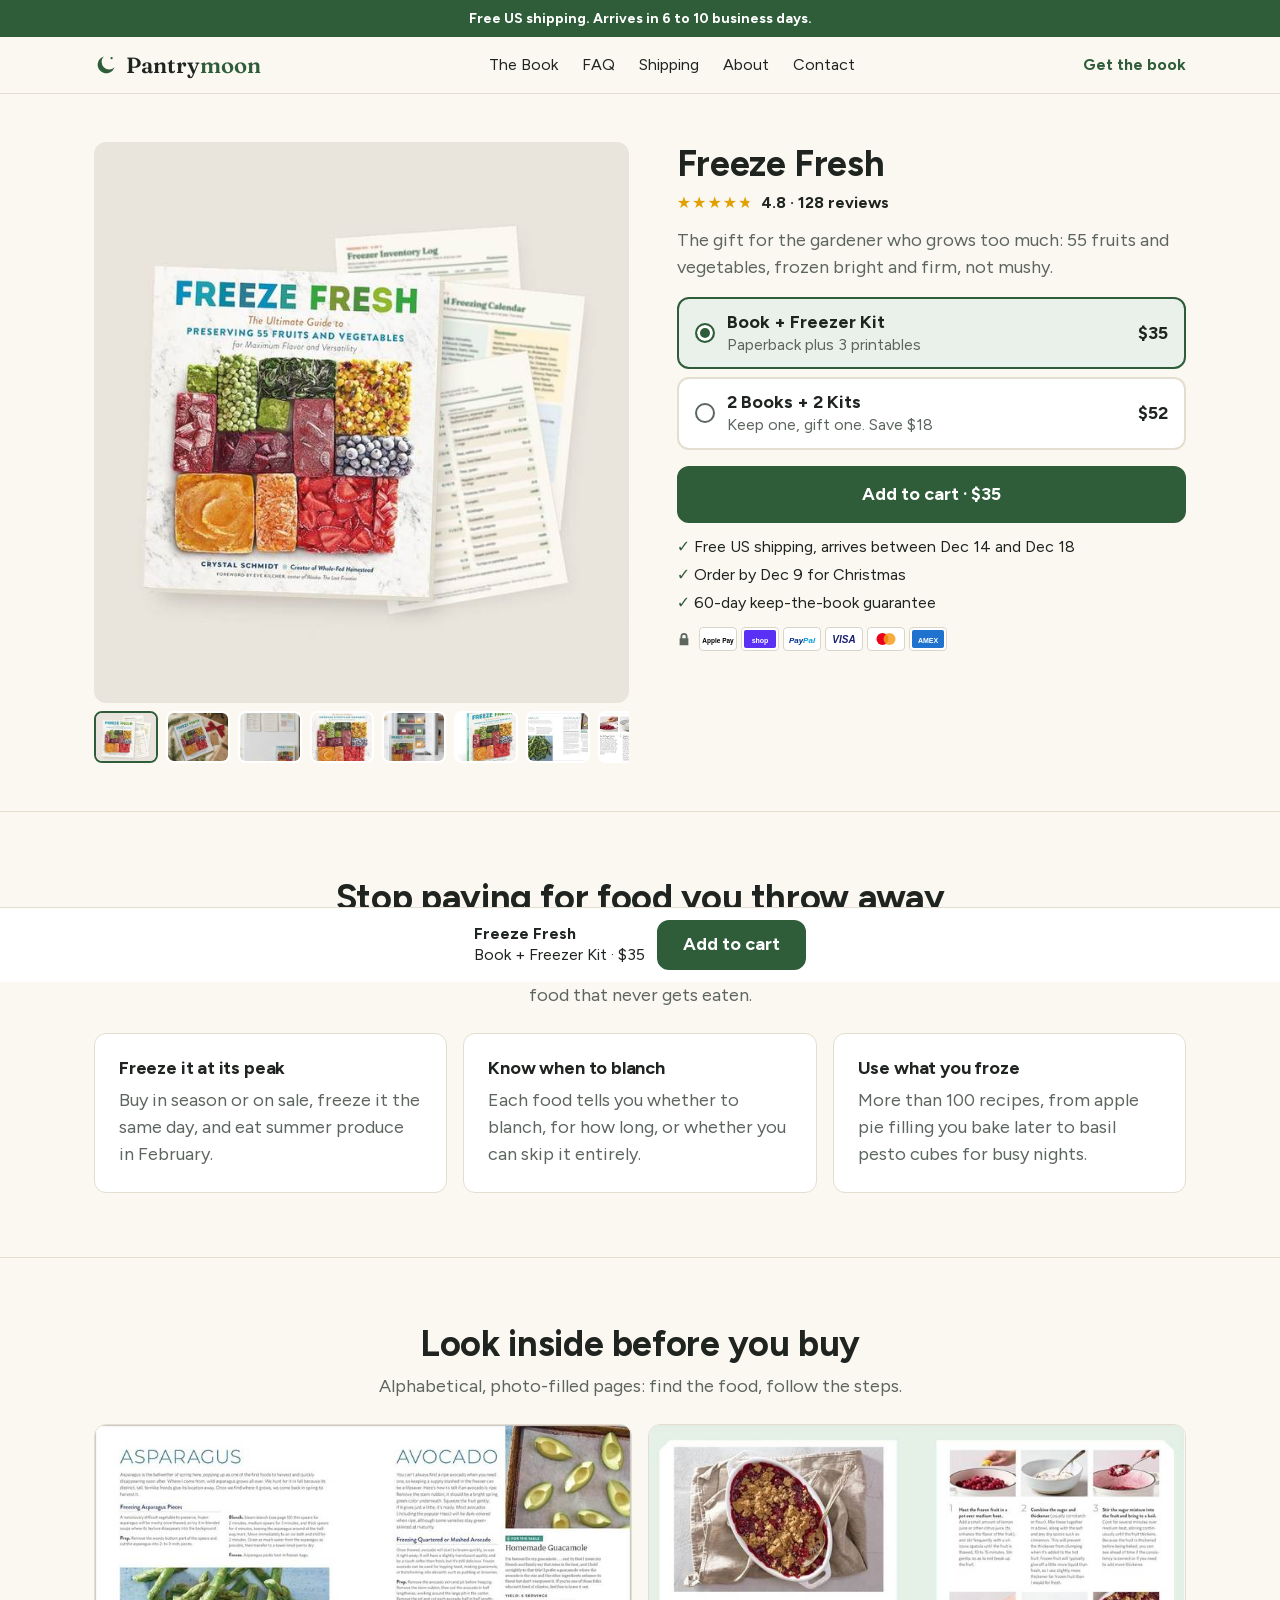
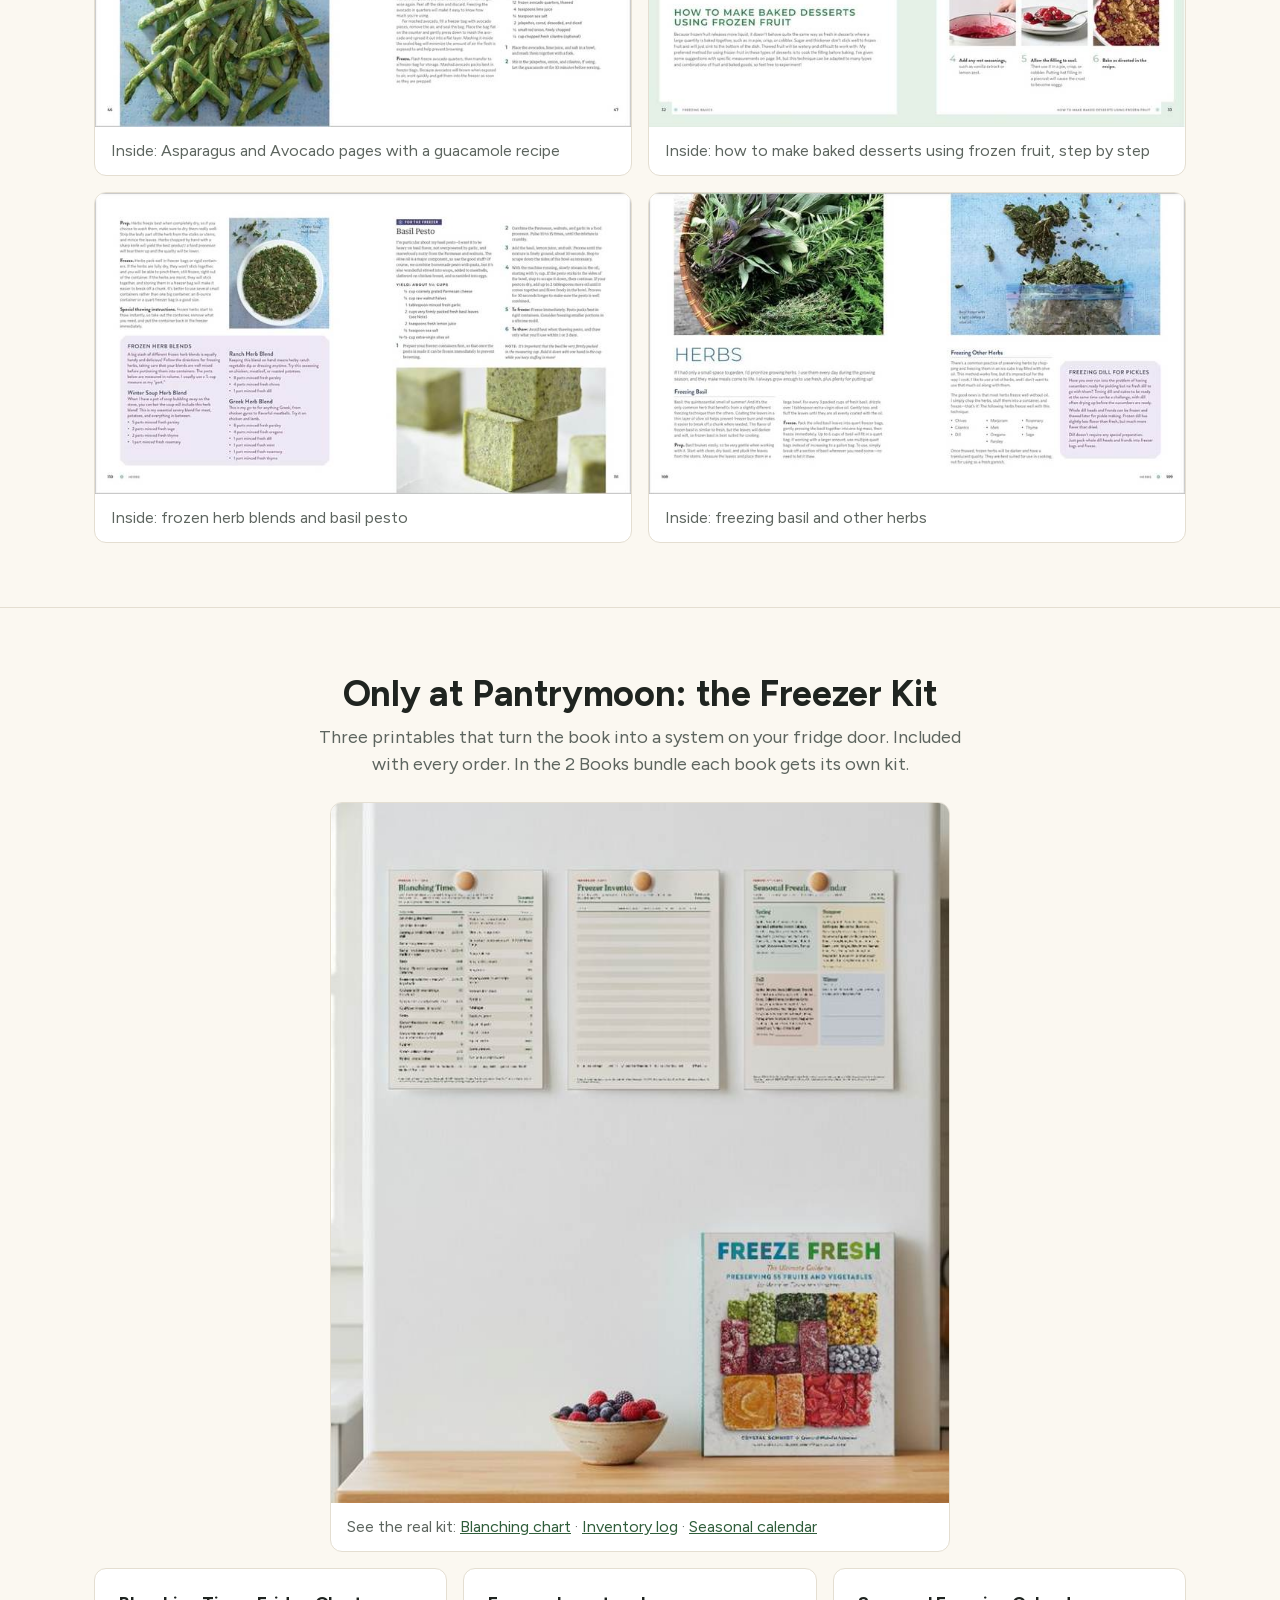
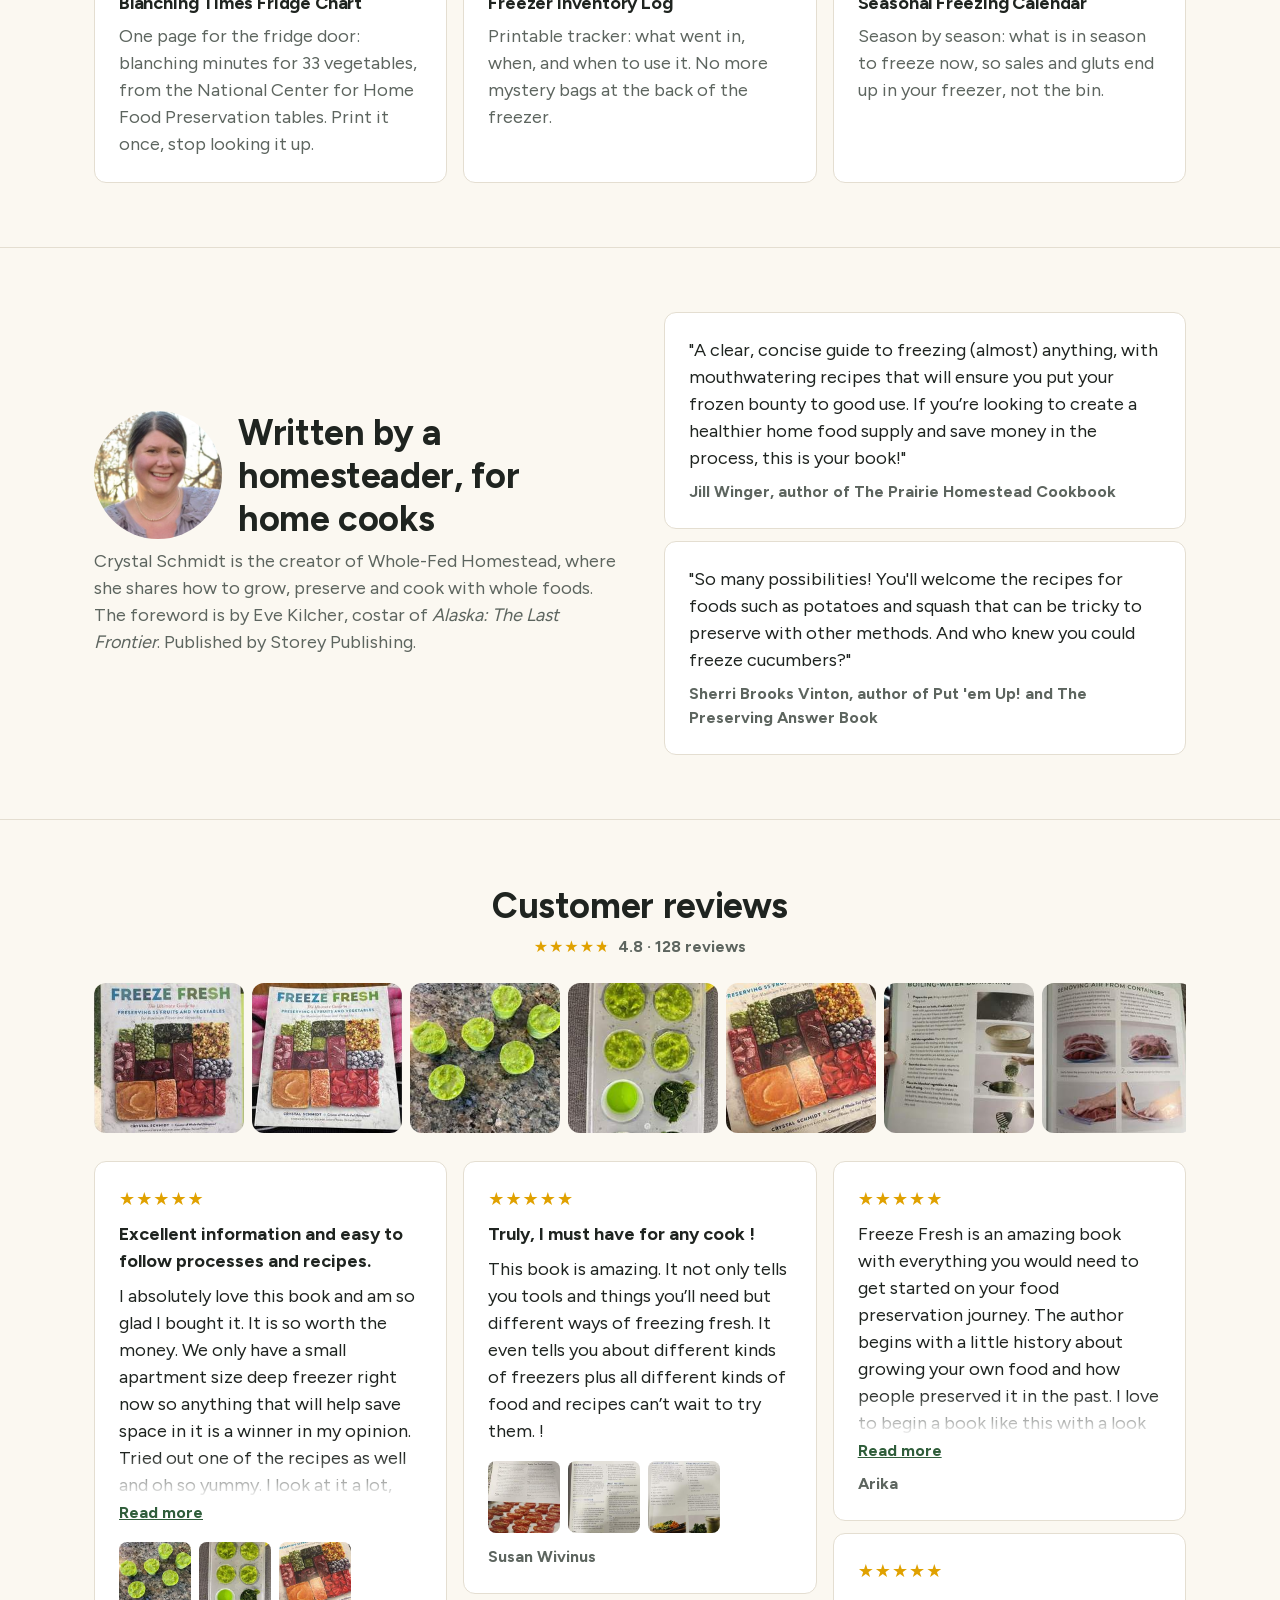
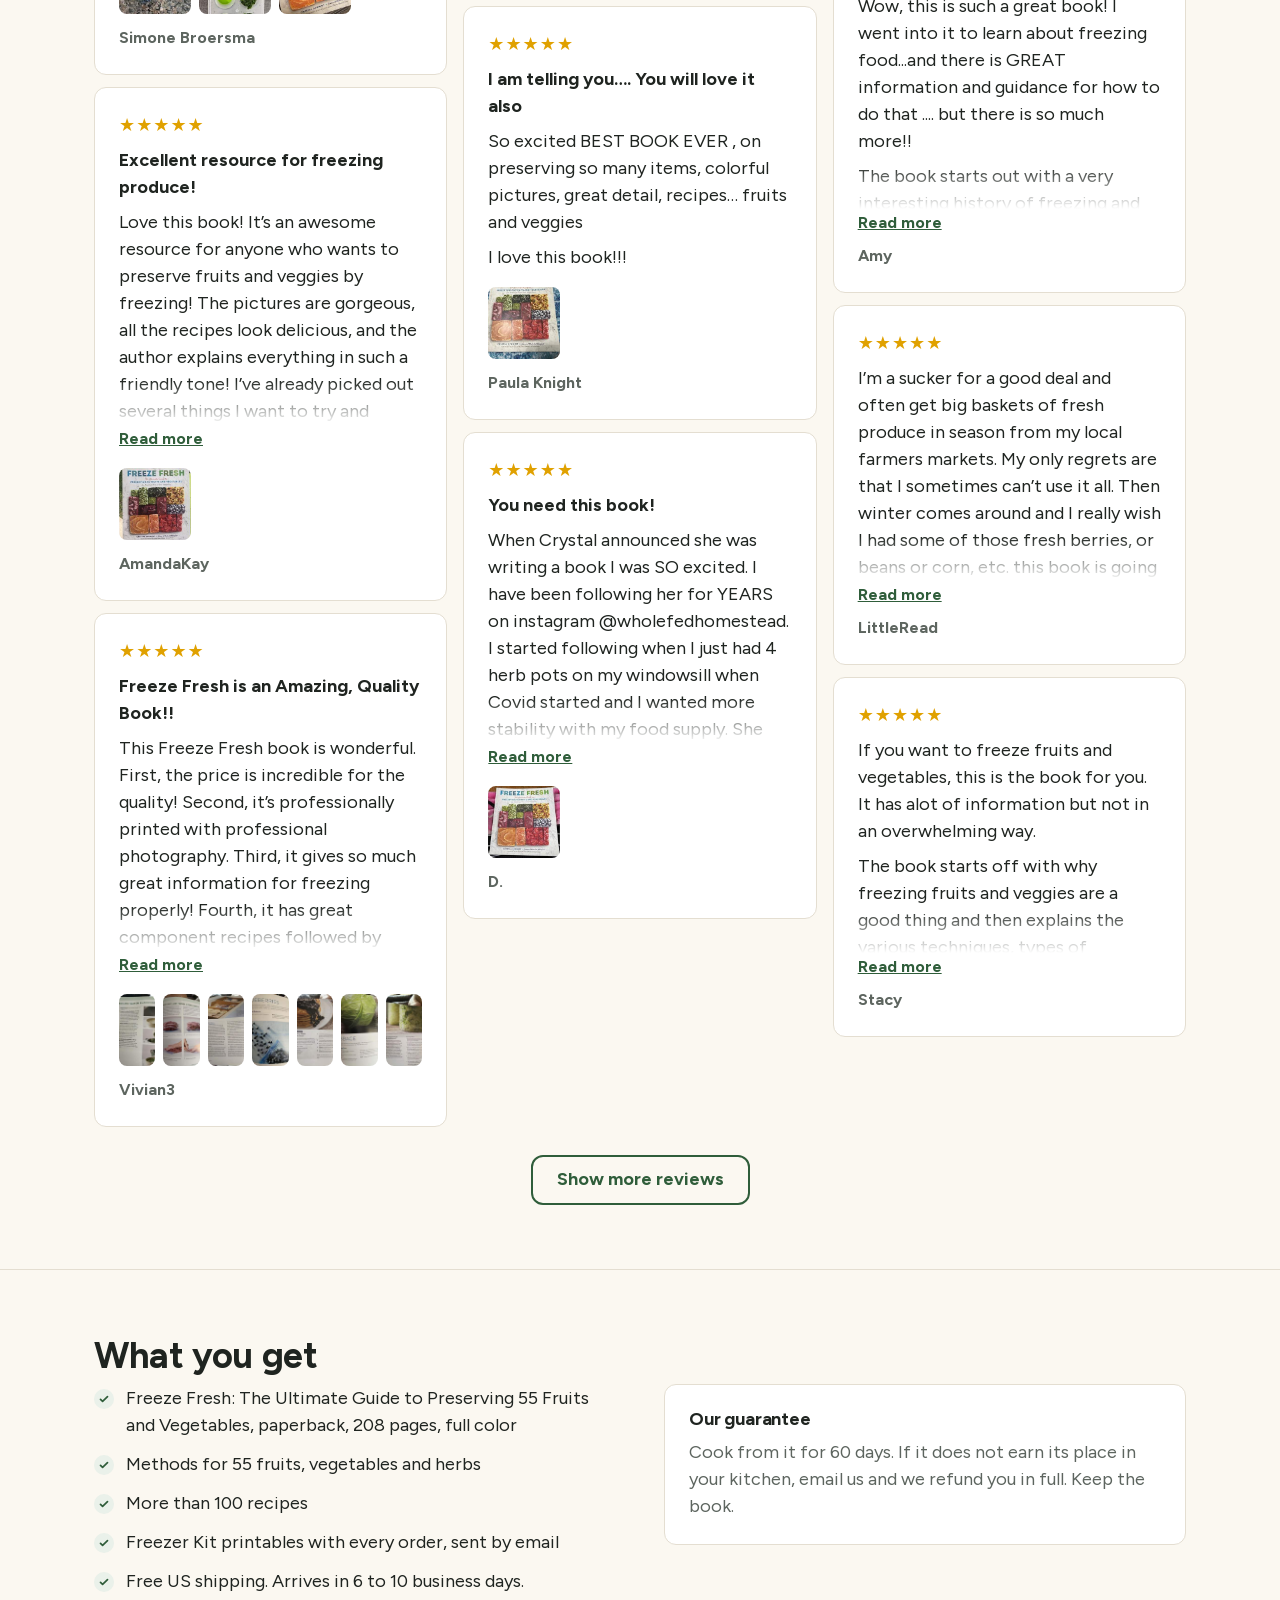
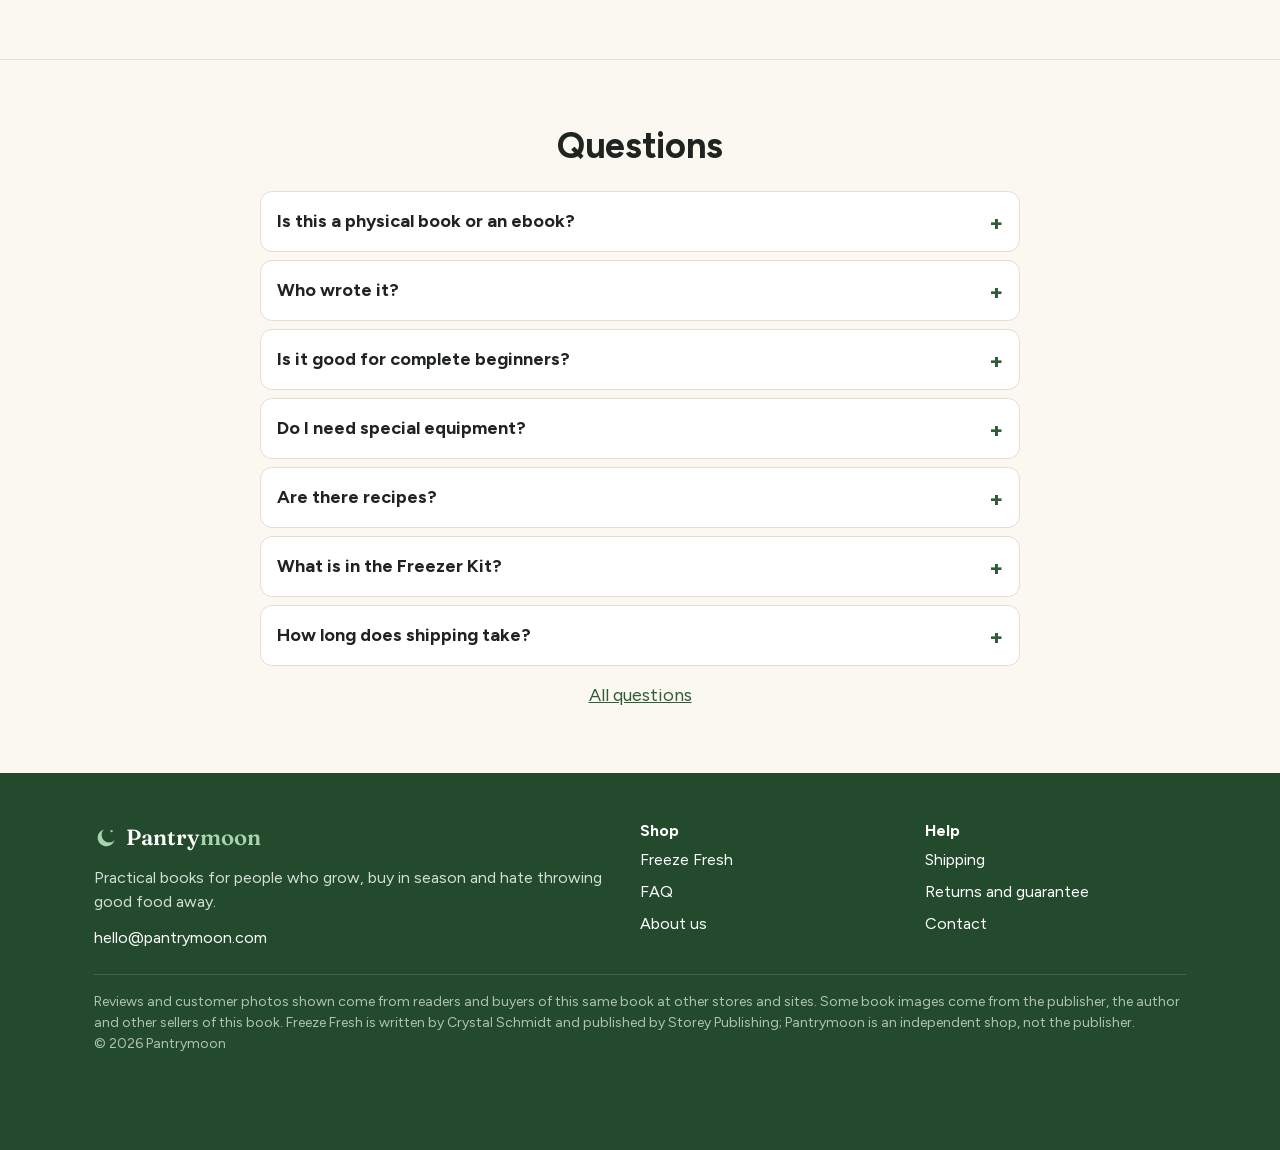
==== commit e210f76b: "Store preview pantrymoon.com: delivery and Christmas order-by dates computed in the browser from tod" ====
--- a/index.html
+++ b/index.html
@@ -41,7 +41,7 @@
 </fieldset>
 <a class="knopf" href="#book" data-kauf>Add to cart &middot; <span data-preis>$35</span></a>
 <p class="hinweis">This is a preview. Checkout is not connected yet.</p>
-<ul class="unterknopf"><li>Free US shipping, arrives <span data-liefer="6-10">in 6 to 10 business days</span></li><li>Order by Dec 9 for Christmas</li><li>60-day keep-the-book guarantee</li></ul>
+<ul class="unterknopf"><li>Free US shipping, arrives <span data-liefer="6-10">in 6 to 10 business days</span></li><li data-weihnacht-li><span data-weihnacht="10">Order early for Christmas</span></li><li>60-day keep-the-book guarantee</li></ul>
 <div class="zahlung"><span class="zahlung__sicher" aria-label="Secure checkout" title="Secure checkout"><svg viewBox="0 0 16 16" width="14" height="14" aria-hidden="true"><path fill="currentColor" d="M4 7V5a4 4 0 0 1 8 0v2h1v8H3V7h1zm2 0h4V5a2 2 0 0 0-4 0v2z"/></svg></span><svg viewBox="0 0 38 24" width="38" height="24" role="img" aria-label="Apple Pay"><rect x=".5" y=".5" width="37" height="23" rx="3.5" fill="#fff" stroke="#d9d5c9"/><text x="19" y="15.5" text-anchor="middle" font-family="Arial,sans-serif" font-weight="700" font-size="6.5" fill="#000">Apple Pay</text></svg><svg viewBox="0 0 38 24" width="38" height="24" role="img" aria-label="Shop Pay"><rect x=".5" y=".5" width="37" height="23" rx="3.5" fill="#fff" stroke="#d9d5c9"/><rect x="3" y="3" width="32" height="18" rx="2" fill="#5a31f4"/><text x="19" y="15.5" text-anchor="middle" font-family="Arial,sans-serif" font-weight="700" font-size="7" fill="#fff">shop</text></svg><svg viewBox="0 0 38 24" width="38" height="24" role="img" aria-label="PayPal"><rect x=".5" y=".5" width="37" height="23" rx="3.5" fill="#fff" stroke="#d9d5c9"/><text x="19" y="15.5" text-anchor="middle" font-family="Arial,sans-serif" font-weight="700" font-style="italic" font-size="8"><tspan fill="#003087">Pay</tspan><tspan fill="#009cde">Pal</tspan></text></svg><svg viewBox="0 0 38 24" width="38" height="24" role="img" aria-label="Visa"><rect x=".5" y=".5" width="37" height="23" rx="3.5" fill="#fff" stroke="#d9d5c9"/><text x="19" y="16" text-anchor="middle" font-family="Arial,sans-serif" font-weight="900" font-style="italic" font-size="10" fill="#1a1f71">VISA</text></svg><svg viewBox="0 0 38 24" width="38" height="24" role="img" aria-label="Mastercard"><rect x=".5" y=".5" width="37" height="23" rx="3.5" fill="#fff" stroke="#d9d5c9"/><circle cx="15.5" cy="12" r="6" fill="#eb001b"/><circle cx="22.5" cy="12" r="6" fill="#f79e1b" fill-opacity=".85"/></svg><svg viewBox="0 0 38 24" width="38" height="24" role="img" aria-label="American Express"><rect x=".5" y=".5" width="37" height="23" rx="3.5" fill="#fff" stroke="#d9d5c9"/><rect x="3" y="3" width="32" height="18" rx="2" fill="#1f72cd"/><text x="19" y="15.5" text-anchor="middle" font-family="Arial,sans-serif" font-weight="700" font-size="7" fill="#fff">AMEX</text></svg></div>
 </div>
 </div></section>
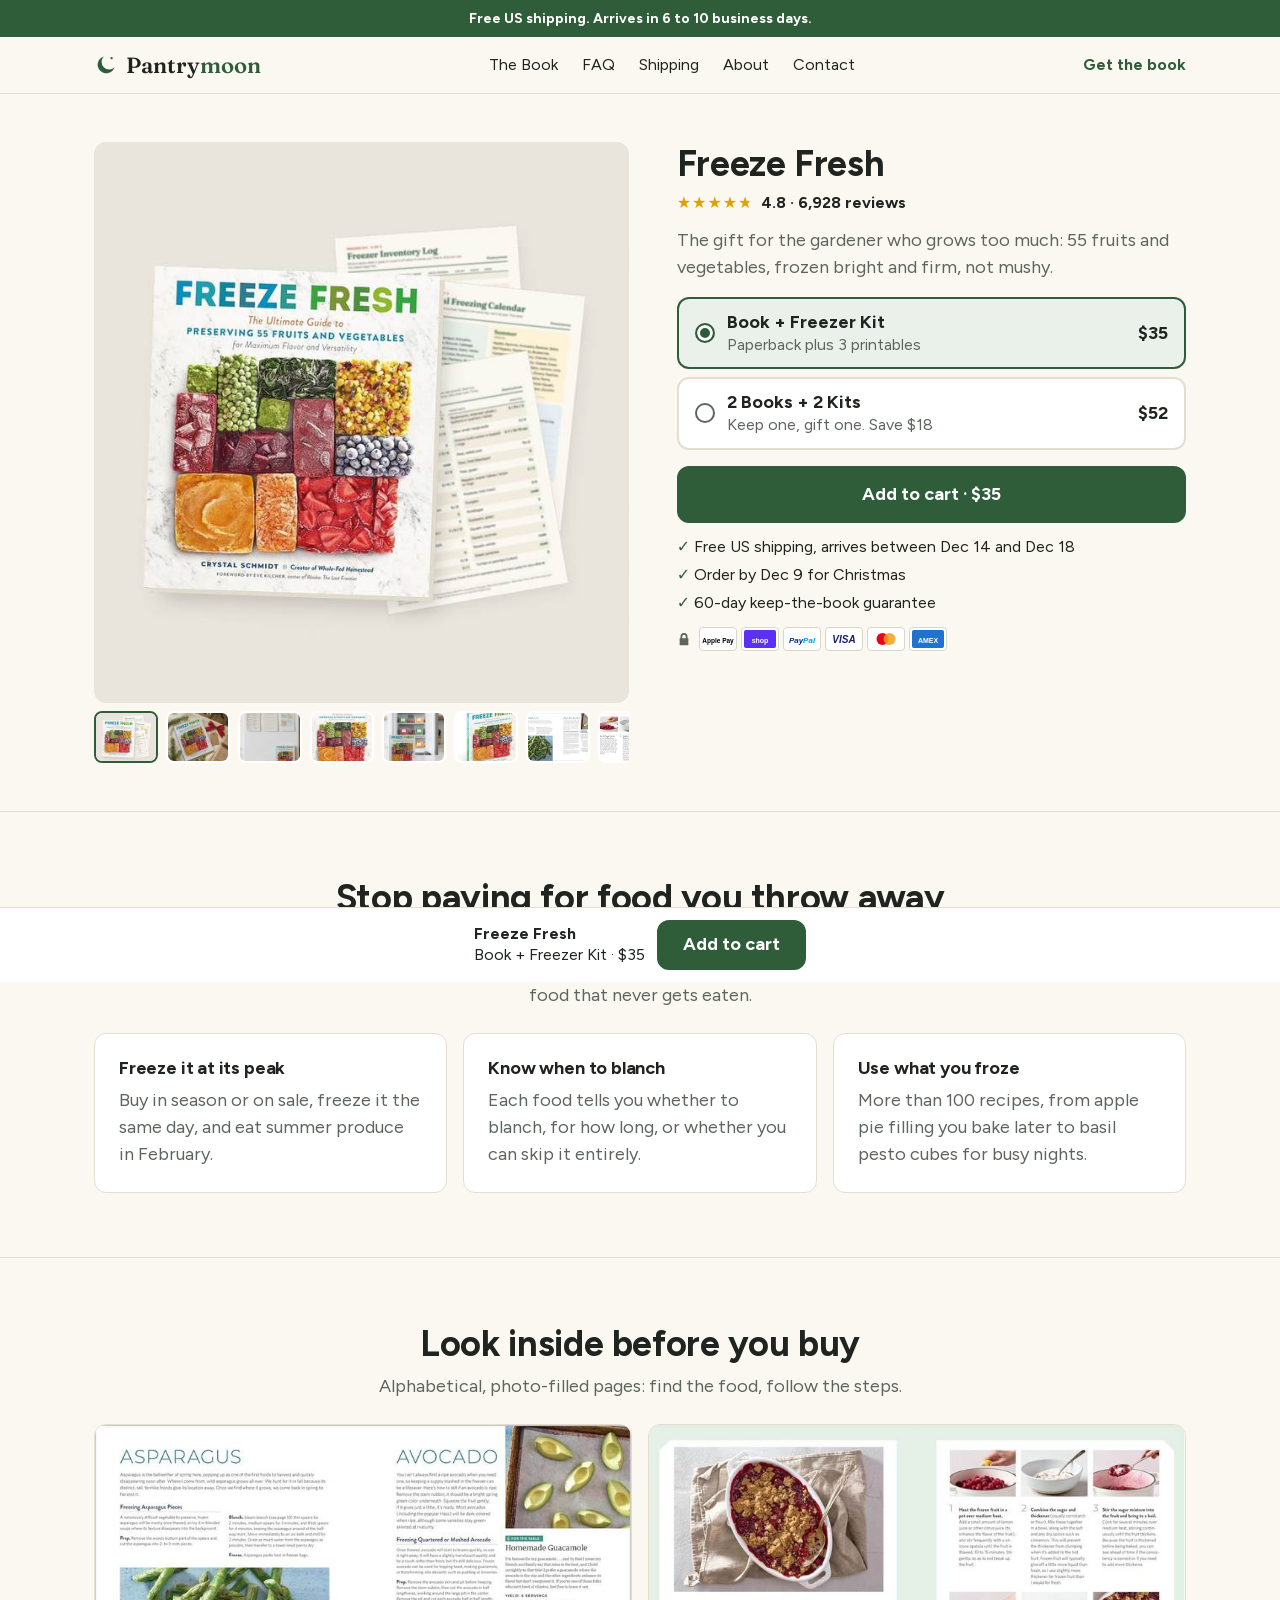
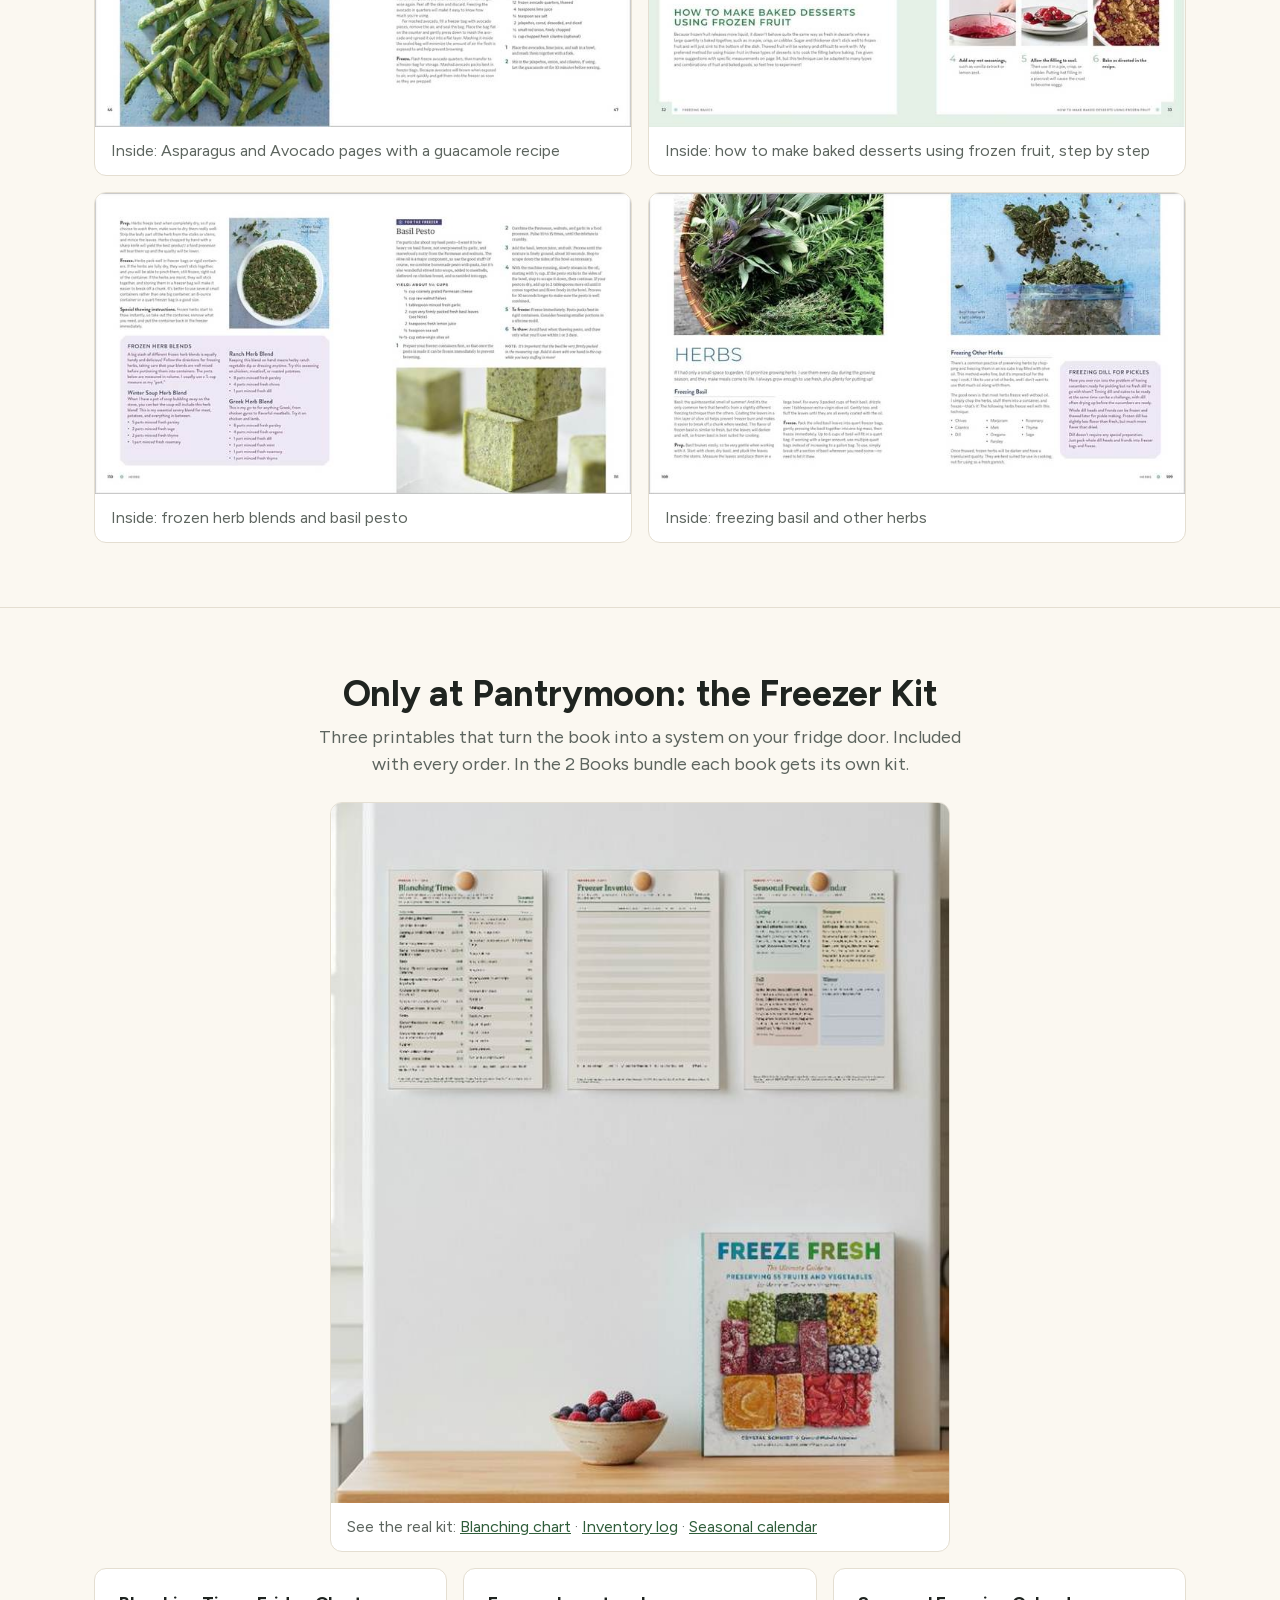
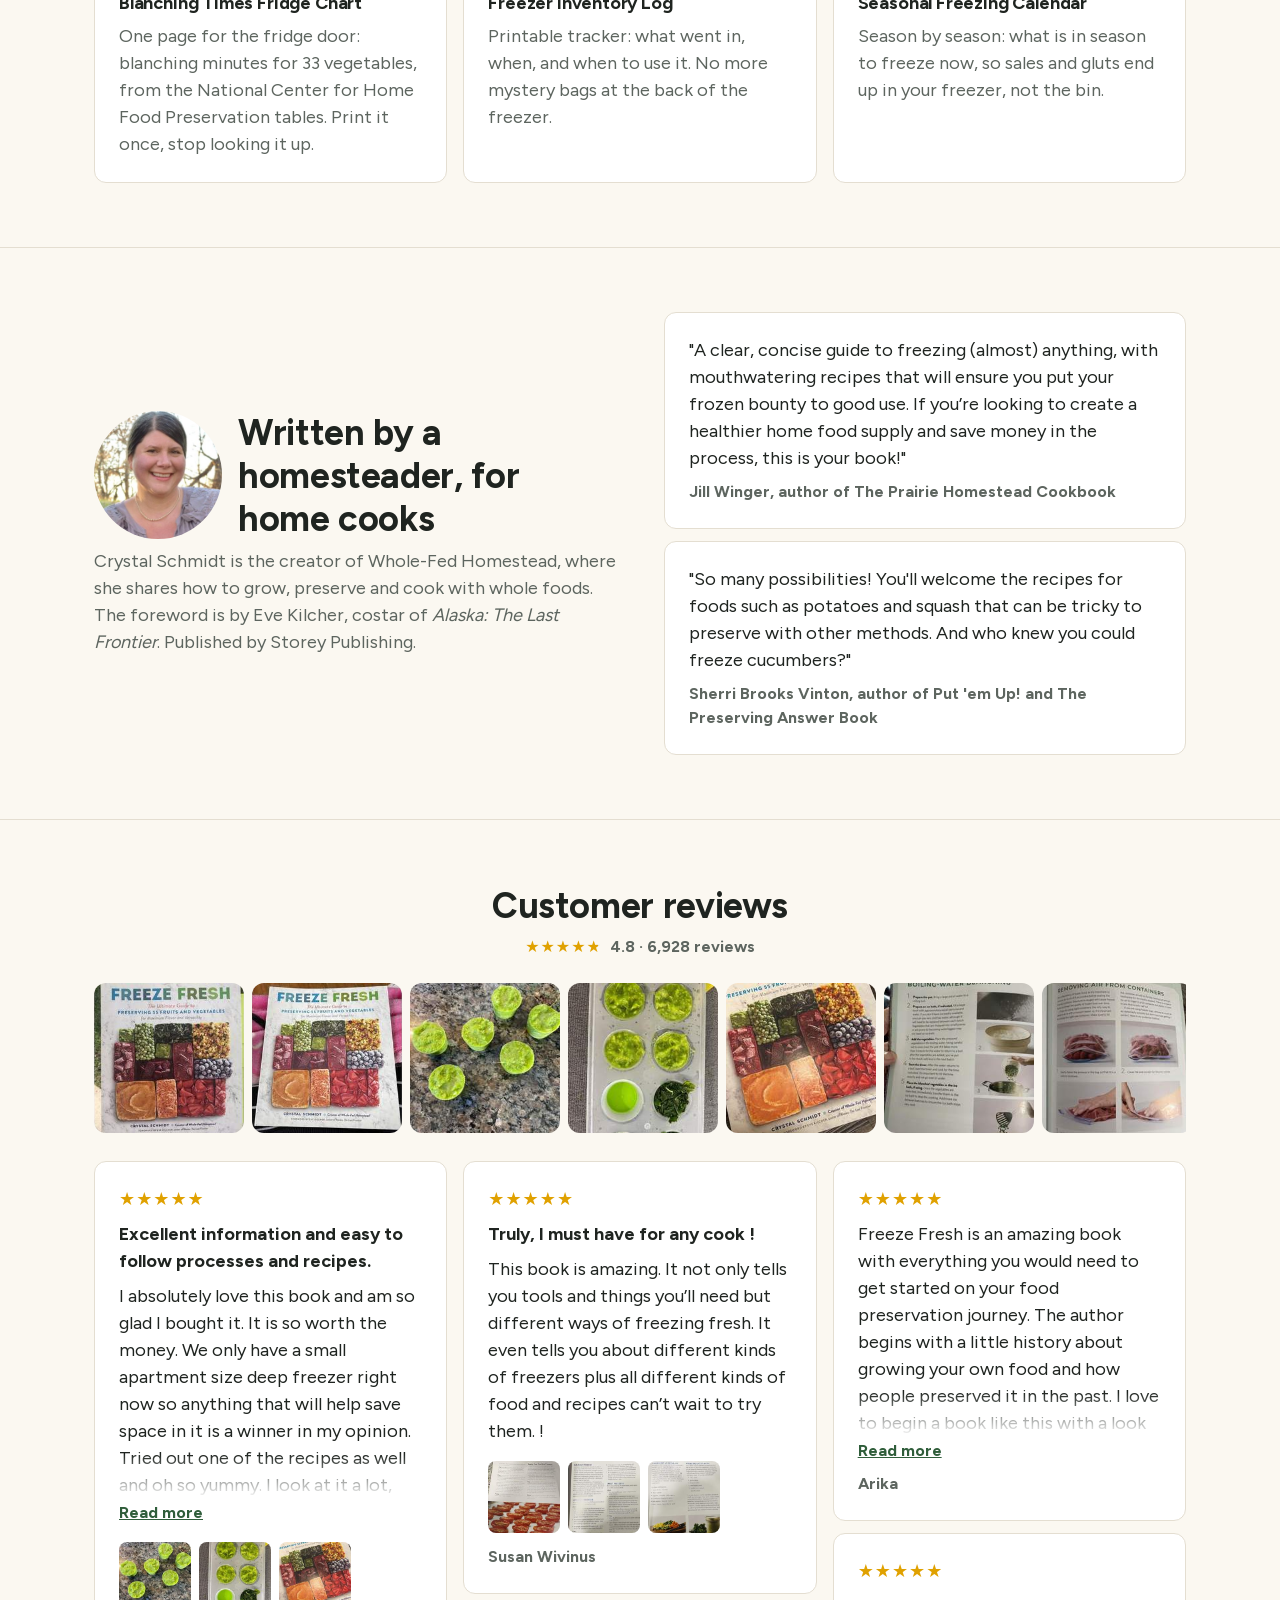
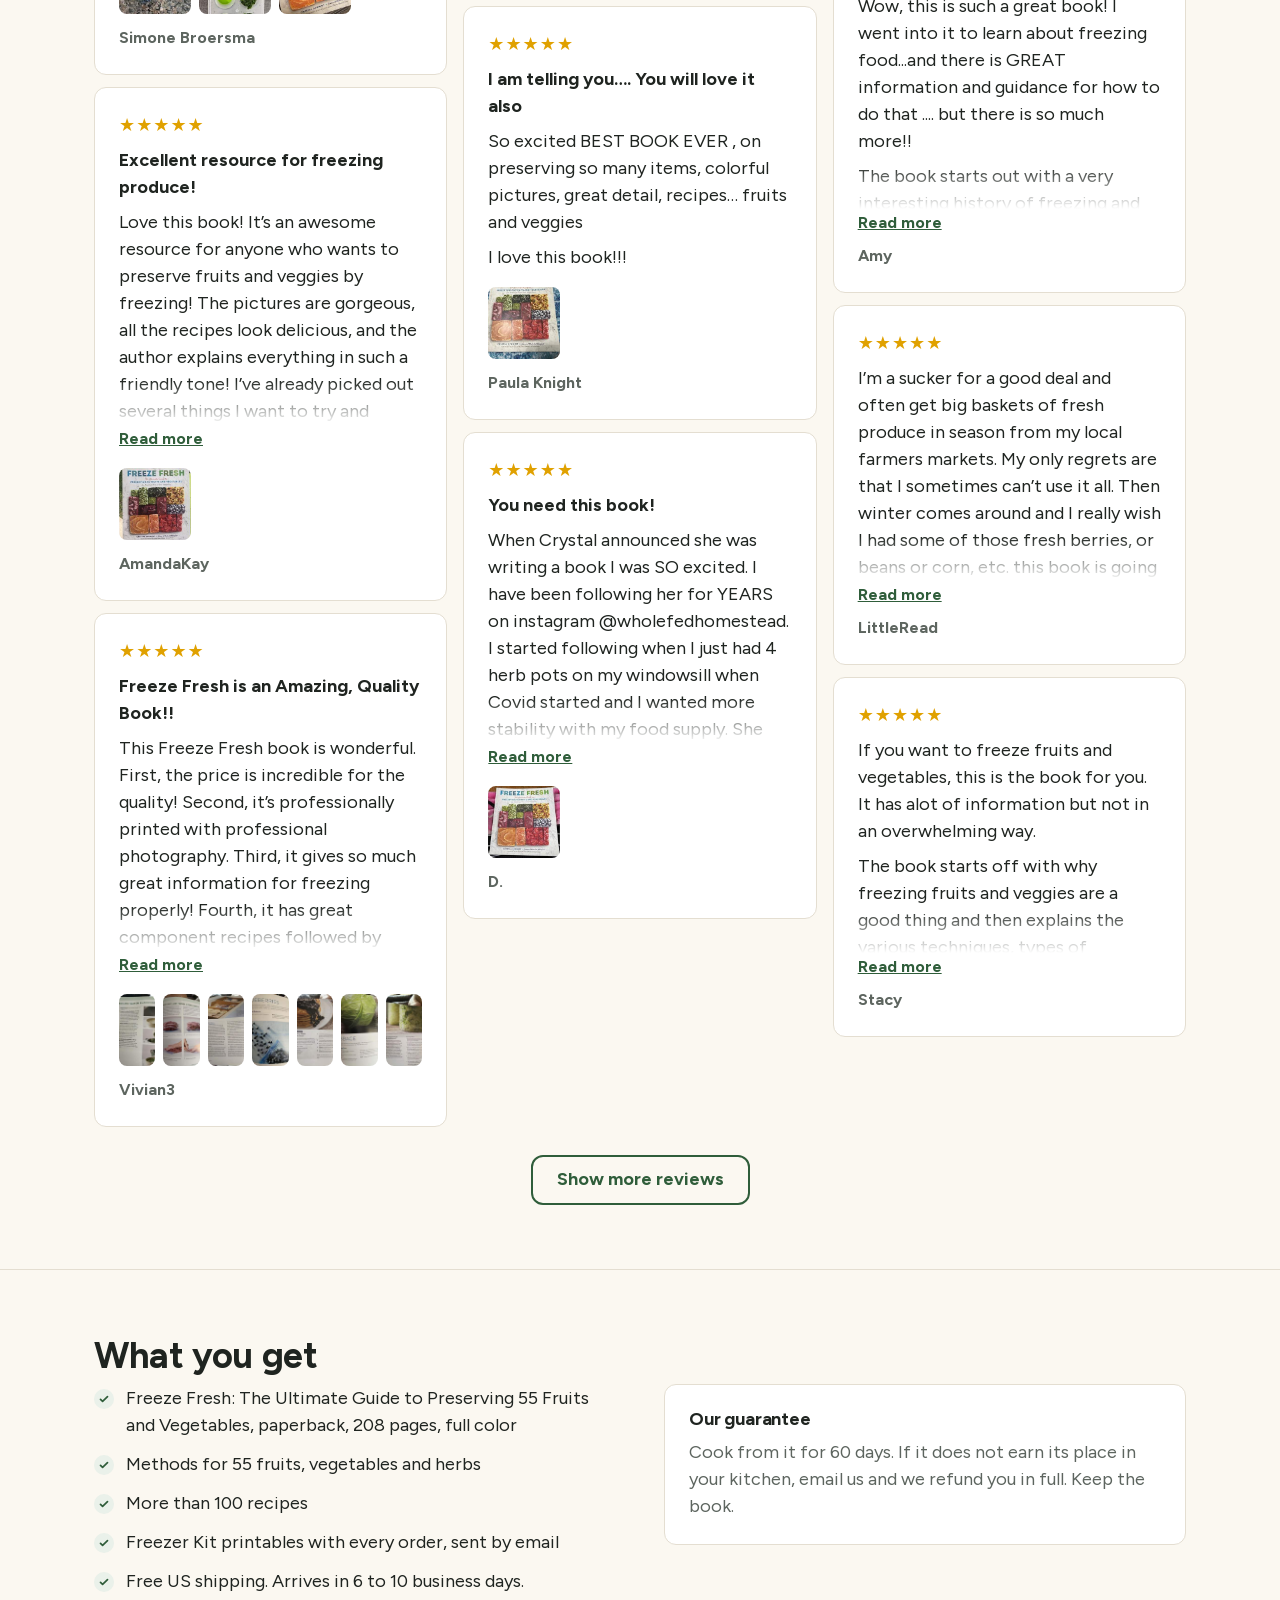
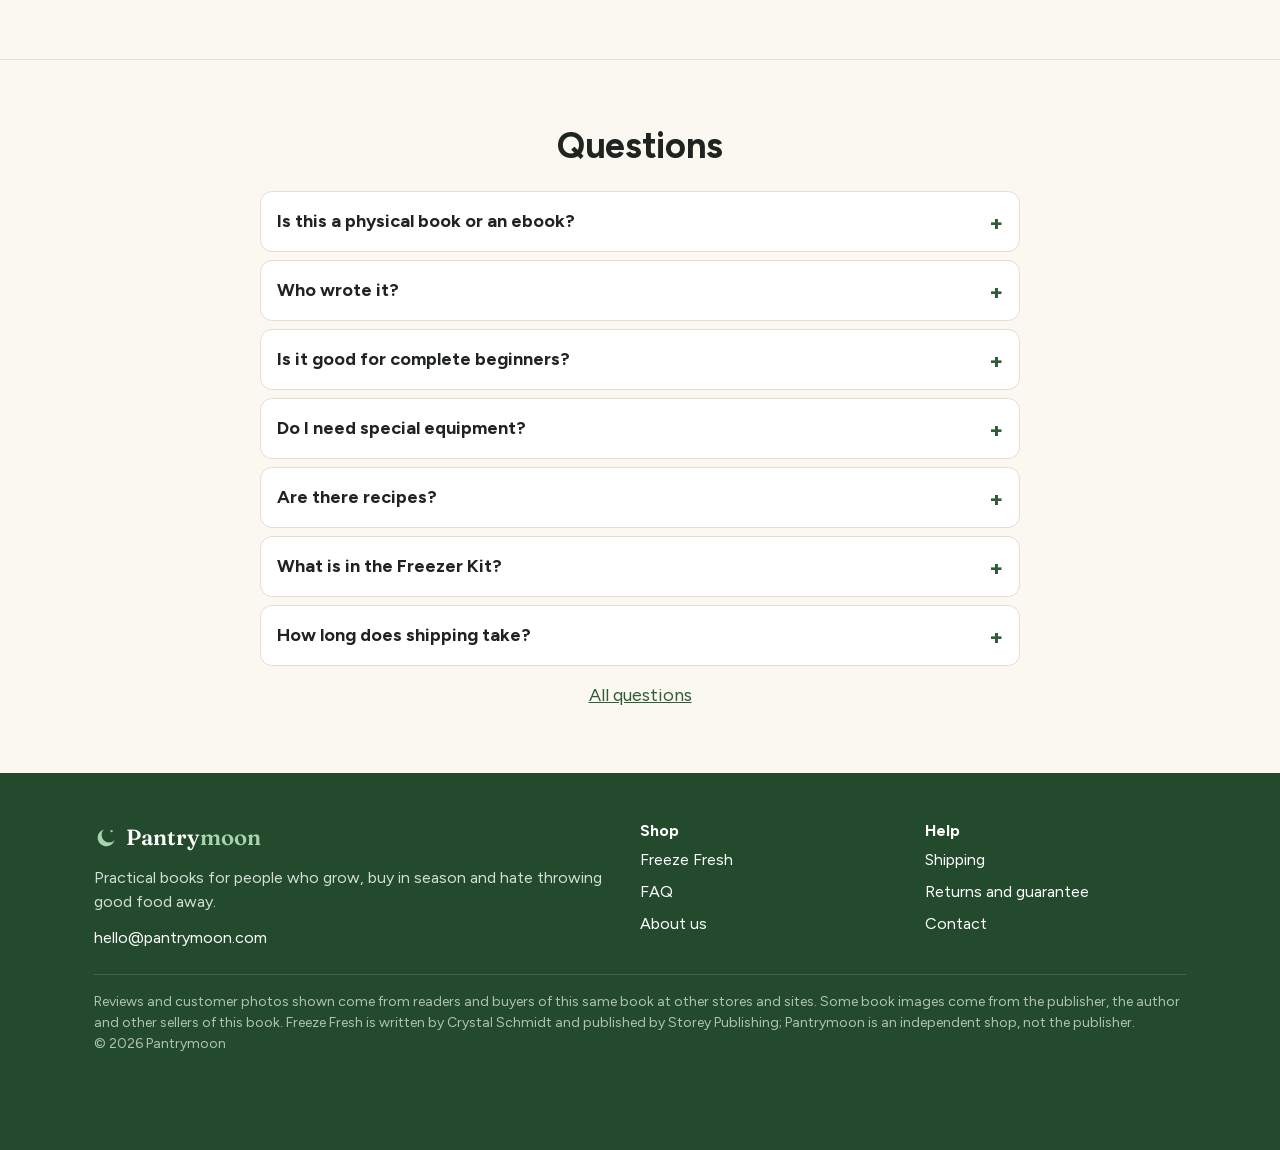
==== commit f0b9411b: "Bewertungszahl auf 6.928 (David 08.11.2026) Co-Authored-By: Claude Haiku 5.5 <noreply@anthropic.com>" ====
--- a/index.html
+++ b/index.html
@@ -27,7 +27,7 @@
 </div>
 <div class="kauf">
 <h1 class="titel">Freeze Fresh</h1>
-<a class="sterne" href="#reviews"><span class="sterne__reihe" style="--voll:95%" aria-hidden="true">&#9733;&#9733;&#9733;&#9733;&#9733;</span> 4.8 &middot; 128 reviews</a>
+<a class="sterne" href="#reviews"><span class="sterne__reihe" style="--voll:95%" aria-hidden="true">&#9733;&#9733;&#9733;&#9733;&#9733;</span> 4.8 &middot; 6,928 reviews</a>
 <p class="nutzen">The gift for the gardener who grows too much: 55 fruits and vegetables, frozen bright and firm, not mushy.</p>
 <fieldset class="stufen"><legend class="nur-sr">Choose your bundle</legend>
 <label class="stufe an">
@@ -75,7 +75,7 @@
 </div></section>
 
 <section class="abschnitt" id="reviews"><div class="wrap">
-<div class="zentriert"><h2>Customer reviews</h2><p class="sterne sterne--mitte"><span class="sterne__reihe" style="--voll:95%" aria-hidden="true">&#9733;&#9733;&#9733;&#9733;&#9733;</span> 4.8 &middot; 128 reviews</p></div>
+<div class="zentriert"><h2>Customer reviews</h2><p class="sterne sterne--mitte"><span class="sterne__reihe" style="--voll:95%" aria-hidden="true">&#9733;&#9733;&#9733;&#9733;&#9733;</span> 4.8 &middot; 6,928 reviews</p></div>
 <div class="kfotos" aria-label="Customer photos"><a href="img/kunden/t2.jpg" target="_blank" rel="noopener"><img src="img/kunden/k/t2.jpg" alt="Customer photo" loading="lazy" decoding="async" width="150" height="150"></a><a href="img/kunden/t1.jpg" target="_blank" rel="noopener"><img src="img/kunden/k/t1.jpg" alt="Customer photo" loading="lazy" decoding="async" width="150" height="150"></a><a href="img/kunden/a1.jpg" target="_blank" rel="noopener"><img src="img/kunden/k/a1.jpg" alt="Customer photo" loading="lazy" decoding="async" width="150" height="150"></a><a href="img/kunden/a2.jpg" target="_blank" rel="noopener"><img src="img/kunden/k/a2.jpg" alt="Customer photo" loading="lazy" decoding="async" width="150" height="150"></a><a href="img/kunden/a3.jpg" target="_blank" rel="noopener"><img src="img/kunden/k/a3.jpg" alt="Customer photo" loading="lazy" decoding="async" width="150" height="150"></a><a href="img/kunden/a4.jpg" target="_blank" rel="noopener"><img src="img/kunden/k/a4.jpg" alt="Customer photo" loading="lazy" decoding="async" width="150" height="150"></a><a href="img/kunden/a5.jpg" target="_blank" rel="noopener"><img src="img/kunden/k/a5.jpg" alt="Customer photo" loading="lazy" decoding="async" width="150" height="150"></a><a href="img/kunden/a6.jpg" target="_blank" rel="noopener"><img src="img/kunden/k/a6.jpg" alt="Customer photo" loading="lazy" decoding="async" width="150" height="150"></a><a href="img/kunden/a7.jpg" target="_blank" rel="noopener"><img src="img/kunden/k/a7.jpg" alt="Customer photo" loading="lazy" decoding="async" width="150" height="150"></a><a href="img/kunden/a8.jpg" target="_blank" rel="noopener"><img src="img/kunden/k/a8.jpg" alt="Customer photo" loading="lazy" decoding="async" width="150" height="150"></a><a href="img/kunden/a9.jpg" target="_blank" rel="noopener"><img src="img/kunden/k/a9.jpg" alt="Customer photo" loading="lazy" decoding="async" width="150" height="150"></a><a href="img/kunden/a10.jpg" target="_blank" rel="noopener"><img src="img/kunden/k/a10.jpg" alt="Customer photo" loading="lazy" decoding="async" width="150" height="150"></a><a href="img/kunden/a11.jpg" target="_blank" rel="noopener"><img src="img/kunden/k/a11.jpg" alt="Customer photo" loading="lazy" decoding="async" width="150" height="150"></a><a href="img/kunden/a12.jpg" target="_blank" rel="noopener"><img src="img/kunden/k/a12.jpg" alt="Customer photo" loading="lazy" decoding="async" width="150" height="150"></a><a href="img/kunden/a13.jpg" target="_blank" rel="noopener"><img src="img/kunden/k/a13.jpg" alt="Customer photo" loading="lazy" decoding="async" width="150" height="150"></a><a href="img/kunden/a14.jpg" target="_blank" rel="noopener"><img src="img/kunden/k/a14.jpg" alt="Customer photo" loading="lazy" decoding="async" width="150" height="150"></a></div>
 <div class="stimmen"><blockquote class="zitat"><span class="sterne__reihe" aria-label="5 out of 5 stars">&#9733;&#9733;&#9733;&#9733;&#9733;<span class="leer"></span></span><strong class="zitat__titel">Excellent information and easy to follow processes and recipes.</strong><div class="zitat__text"><p>I absolutely love this book and am so glad I bought it. It is so worth the money. We only have a small apartment size deep freezer right now so anything that will help save space in it is a winner in my opinion. Tried out one of the recipes as well and oh so yummy. I look at it a lot, now that my gardens are producing an abundance of food. And wild fruits are in season as well. So worth it. Cost didn’t matter. I had to have this book.</p></div><div class="zitat__fotos"><a href="img/kunden/a1.jpg" target="_blank" rel="noopener"><img src="img/kunden/k/a1.jpg" alt="Customer photo" loading="lazy" decoding="async" width="72" height="72"></a><a href="img/kunden/a2.jpg" target="_blank" rel="noopener"><img src="img/kunden/k/a2.jpg" alt="Customer photo" loading="lazy" decoding="async" width="72" height="72"></a><a href="img/kunden/a3.jpg" target="_blank" rel="noopener"><img src="img/kunden/k/a3.jpg" alt="Customer photo" loading="lazy" decoding="async" width="72" height="72"></a></div><cite>Simone Broersma</cite></blockquote><blockquote class="zitat"><span class="sterne__reihe" aria-label="5 out of 5 stars">&#9733;&#9733;&#9733;&#9733;&#9733;<span class="leer"></span></span><strong class="zitat__titel">Excellent resource for freezing produce!</strong><div class="zitat__text"><p>Love this book! It’s an awesome resource for anyone who wants to preserve fruits and veggies by freezing! The pictures are gorgeous, all the recipes look delicious, and the author explains everything in such a friendly tone! I’ve already picked out several things I want to try and ordered an extra copy to give as a gift!</p></div><div class="zitat__fotos"><a href="img/kunden/t2.jpg" target="_blank" rel="noopener"><img src="img/kunden/k/t2.jpg" alt="Customer photo" loading="lazy" decoding="async" width="72" height="72"></a></div><cite>AmandaKay</cite></blockquote><blockquote class="zitat"><span class="sterne__reihe" aria-label="5 out of 5 stars">&#9733;&#9733;&#9733;&#9733;&#9733;<span class="leer"></span></span><strong class="zitat__titel">Freeze Fresh is an Amazing, Quality Book!!</strong><div class="zitat__text"><p>This Freeze Fresh book is wonderful. First, the price is incredible for the quality! Second, it’s professionally printed with professional photography. Third, it gives so much great information for freezing properly! Fourth, it has great component recipes followed by great recipes to use those components! Fifth, all freezer recipes are in alphabetical order by the name of the fruit or vegetable so it’s easy to find the freezer recipes for say, potatoes and look up meal recipes for the potatoes. Couldn’t be better organized for easy use.</p><p>There is so much great information, component recipes and dinner recipes to use those components! Best cookbook I’ve received in a long time. I’ve returned many for poor quality. This is a keeper all the way. I will be ordering more books by Crystal Schmidt for sure. Very happy!</p></div><div class="zitat__fotos"><a href="img/kunden/a4.jpg" target="_blank" rel="noopener"><img src="img/kunden/k/a4.jpg" alt="Customer photo" loading="lazy" decoding="async" width="72" height="72"></a><a href="img/kunden/a5.jpg" target="_blank" rel="noopener"><img src="img/kunden/k/a5.jpg" alt="Customer photo" loading="lazy" decoding="async" width="72" height="72"></a><a href="img/kunden/a6.jpg" target="_blank" rel="noopener"><img src="img/kunden/k/a6.jpg" alt="Customer photo" loading="lazy" decoding="async" width="72" height="72"></a><a href="img/kunden/a7.jpg" target="_blank" rel="noopener"><img src="img/kunden/k/a7.jpg" alt="Customer photo" loading="lazy" decoding="async" width="72" height="72"></a><a href="img/kunden/a8.jpg" target="_blank" rel="noopener"><img src="img/kunden/k/a8.jpg" alt="Customer photo" loading="lazy" decoding="async" width="72" height="72"></a><a href="img/kunden/a9.jpg" target="_blank" rel="noopener"><img src="img/kunden/k/a9.jpg" alt="Customer photo" loading="lazy" decoding="async" width="72" height="72"></a><a href="img/kunden/a10.jpg" target="_blank" rel="noopener"><img src="img/kunden/k/a10.jpg" alt="Customer photo" loading="lazy" decoding="async" width="72" height="72"></a></div><cite>Vivian3</cite></blockquote><blockquote class="zitat"><span class="sterne__reihe" aria-label="5 out of 5 stars">&#9733;&#9733;&#9733;&#9733;&#9733;<span class="leer"></span></span><strong class="zitat__titel">Truly, I must have for any cook !</strong><div class="zitat__text"><p>This book is amazing. It not only tells you tools and things you’ll need but different ways of freezing fresh. It even tells you about different kinds of freezers plus all different kinds of food and recipes can’t wait to try them. !</p></div><div class="zitat__fotos"><a href="img/kunden/a11.jpg" target="_blank" rel="noopener"><img src="img/kunden/k/a11.jpg" alt="Customer photo" loading="lazy" decoding="async" width="72" height="72"></a><a href="img/kunden/a12.jpg" target="_blank" rel="noopener"><img src="img/kunden/k/a12.jpg" alt="Customer photo" loading="lazy" decoding="async" width="72" height="72"></a><a href="img/kunden/a13.jpg" target="_blank" rel="noopener"><img src="img/kunden/k/a13.jpg" alt="Customer photo" loading="lazy" decoding="async" width="72" height="72"></a></div><cite>Susan Wivinus</cite></blockquote><blockquote class="zitat"><span class="sterne__reihe" aria-label="5 out of 5 stars">&#9733;&#9733;&#9733;&#9733;&#9733;<span class="leer"></span></span><strong class="zitat__titel">I am telling you…. You will love it also</strong><div class="zitat__text"><p>So excited BEST BOOK EVER , on preserving  so many items, colorful pictures, great detail,  recipes…  fruits and veggies</p><p>I love this book!!!</p></div><div class="zitat__fotos"><a href="img/kunden/a14.jpg" target="_blank" rel="noopener"><img src="img/kunden/k/a14.jpg" alt="Customer photo" loading="lazy" decoding="async" width="72" height="72"></a></div><cite>Paula Knight</cite></blockquote><blockquote class="zitat"><span class="sterne__reihe" aria-label="5 out of 5 stars">&#9733;&#9733;&#9733;&#9733;&#9733;<span class="leer"></span></span><strong class="zitat__titel">You need this book!</strong><div class="zitat__text"><p>When Crystal announced she was writing a book I was SO excited. I have been following her for YEARS on instagram @wholefedhomestead. I started following when I just had 4 herb pots on my windowsill when Covid started and I wanted more stability with my food supply. She has taught me so much from starting seeds, growing my produce, fighting plant pest and disease, to preserving even before this book. I knew that this book would be a wealth of information, coming from her! This book literally covers something that no other preservation book covers. Freezing your produce, the best way to freeze it, and the best way to cook using those foods once they have been frozen, as all goods do change once frozen in some way or another. When I got the book in the mail I took a moment to flip through it and OMG. The pictures. I mean if I had not followed along her book journey on instagram to know this was all her food frozen, I would have thought it was photoshopped. Nothing I have frozen has even come out looking this beautiful. I started reading it and sure enough, it is just full of invaluable information. I skipped a little bit to make the blueberry maple pancake sauce and OMG. It did not disappoint. We have workers at the house I fed pancakes with the blueberry maple sauce this morning and they all loved it too. This book would be great for a beginner preserver who is too intimidated to pressure can! I even bought an extra to send to my friend! I can not wait to continue to read, gain more knowledge from, and eat more delicious recipes from this book. If your on the edge about buying this book, press that “buy now” button. I promise you won’t regret it!</p></div><div class="zitat__fotos"><a href="img/kunden/t1.jpg" target="_blank" rel="noopener"><img src="img/kunden/k/t1.jpg" alt="Customer photo" loading="lazy" decoding="async" width="72" height="72"></a></div><cite>D.</cite></blockquote><blockquote class="zitat"><span class="sterne__reihe" aria-label="5 out of 5 stars">&#9733;&#9733;&#9733;&#9733;&#9733;<span class="leer"></span></span><div class="zitat__text"><p>Freeze Fresh is an amazing book with everything you would need to get started on your food preservation journey. The author begins with a little history about growing your own food and how people preserved it in the past. I love to begin a book like this with a look at how it started and what has changed since, it makes me so grateful for modern practices! In the first half of the book we find different techniques showing how to freeze food for the best quality when defrosted. So much detailed information is shared on how to prevent freezer burn, what containers to use, helpful tools that will make the process easier for you. I learned SO much in these sections and the information was presented in a way that was not overwhelming and it was very easy to understand. I can’t wait to put what I have learned to use. </p><p>Once we get through all the tools/techniques, there is the section on “Freezing Produce From A-Z” which literally walks you through how to freeze every kind of produce you can imagine in multiple ways. This is a complete game changer for me! I have never even thought about trying some of the options our author gives us in this book. We then get to the last section of the book which is recipes that can be frozen, and they all look delicious!</p><p>What I appreciated most about this book is that the information is given in a way that is not overwhelming, it&#x27;s exciting and organized, and makes me really believe I will be able to do all the things listed in this book. I am so excited to try out some of these new techniques I have read about. There are pictures all throughout the book that make it colorful and lively, and break up reading so much text. The pictures also provide an example of what the author is teaching in that section. </p><p>What a wonderful resource to anyone who is lucky enough to pick up this book, I will be buying some for friends and family as I know anyone who receives it will enjoy it!</p></div><cite>Arika</cite></blockquote><blockquote class="zitat"><span class="sterne__reihe" aria-label="5 out of 5 stars">&#9733;&#9733;&#9733;&#9733;&#9733;<span class="leer"></span></span><div class="zitat__text"><p>Wow, this is such a great book! I went into it to learn about freezing food...and there is GREAT information and guidance for how to do that .... but there is so much more!!</p><p>The book starts out with a very interesting history of freezing and then information about freezers with pros and cons. A lot of well researched information is explained that many people may not know. After that, the food section begins where the reader learns about choosing the ripest foods, how to prep the food for freezing, and then some fantastic recipes to use up the frozen foods. </p><p>It&#x27;s obvious that the author has a lot of personal knowledge and experience in the kitchen, as well as the garden. There is some guidance on making many recipes gluten-free, along with substitutions for other variations on the original recipe. Very well thought out and accurate with recipes that are easy to follow and include needed guidance for those not overly experienced with cooking/baking.</p><p>I thoroughly enjoyed Fresh Freeze and recommend it for people looking for freezer information, but also great recipes.</p></div><cite>Amy</cite></blockquote><blockquote class="zitat"><span class="sterne__reihe" aria-label="5 out of 5 stars">&#9733;&#9733;&#9733;&#9733;&#9733;<span class="leer"></span></span><div class="zitat__text"><p>I’m a sucker for a good deal and often get big baskets of fresh produce in season from my local farmers markets. My only regrets are that I sometimes can’t use it all. Then winter comes around and I really wish I had some of those fresh berries, or beans or corn, etc. this book is going to change things now that I better understand what freezes well, what may be better cooked vs just frozen for later, and just how to perfectly prep it for a winter treat. </p><p>The author provides great detail in her instructions along with plenty of pictures. In some of them, I felt like I was seeing my Grammy’s containers from her freezer…what great memories they invoked. I’m going to be ready for Summer’s bounty this year and my family will reap the rewards right along with me. I highly recommend this book for anyone interested in doing the same. It’s a great resource!</p></div><cite>LittleRead</cite></blockquote><blockquote class="zitat"><span class="sterne__reihe" aria-label="5 out of 5 stars">&#9733;&#9733;&#9733;&#9733;&#9733;<span class="leer"></span></span><div class="zitat__text"><p>If you want to freeze fruits and vegetables, this is the book for you. It has alot of information but not in an overwhelming way. </p><p>The book starts off with why freezing fruits and veggies are a good thing and then explains the various techniques, types of containers that work best, and other supplies you may need. Then it lists the fruits/veggies from A to Z instructing you how to prep, freeze, and if there are any special thawing instructions. There are also some recipes to make with the frozen ingredients. My personal favorite was the Banana Cake with Brown Sugar Frosting. It was so good and didn&#x27;t last long. I also learned you can freeze lemon zest which means I don&#x27;t have to waste part of the lemon when I just need the juice so there&#x27;s less waste.</p></div><cite>Stacy</cite></blockquote></div>
 <p class="mehr"><button type="button" class="knopf knopf--zweit" data-mehr data-rest="118">Show more reviews</button></p>
